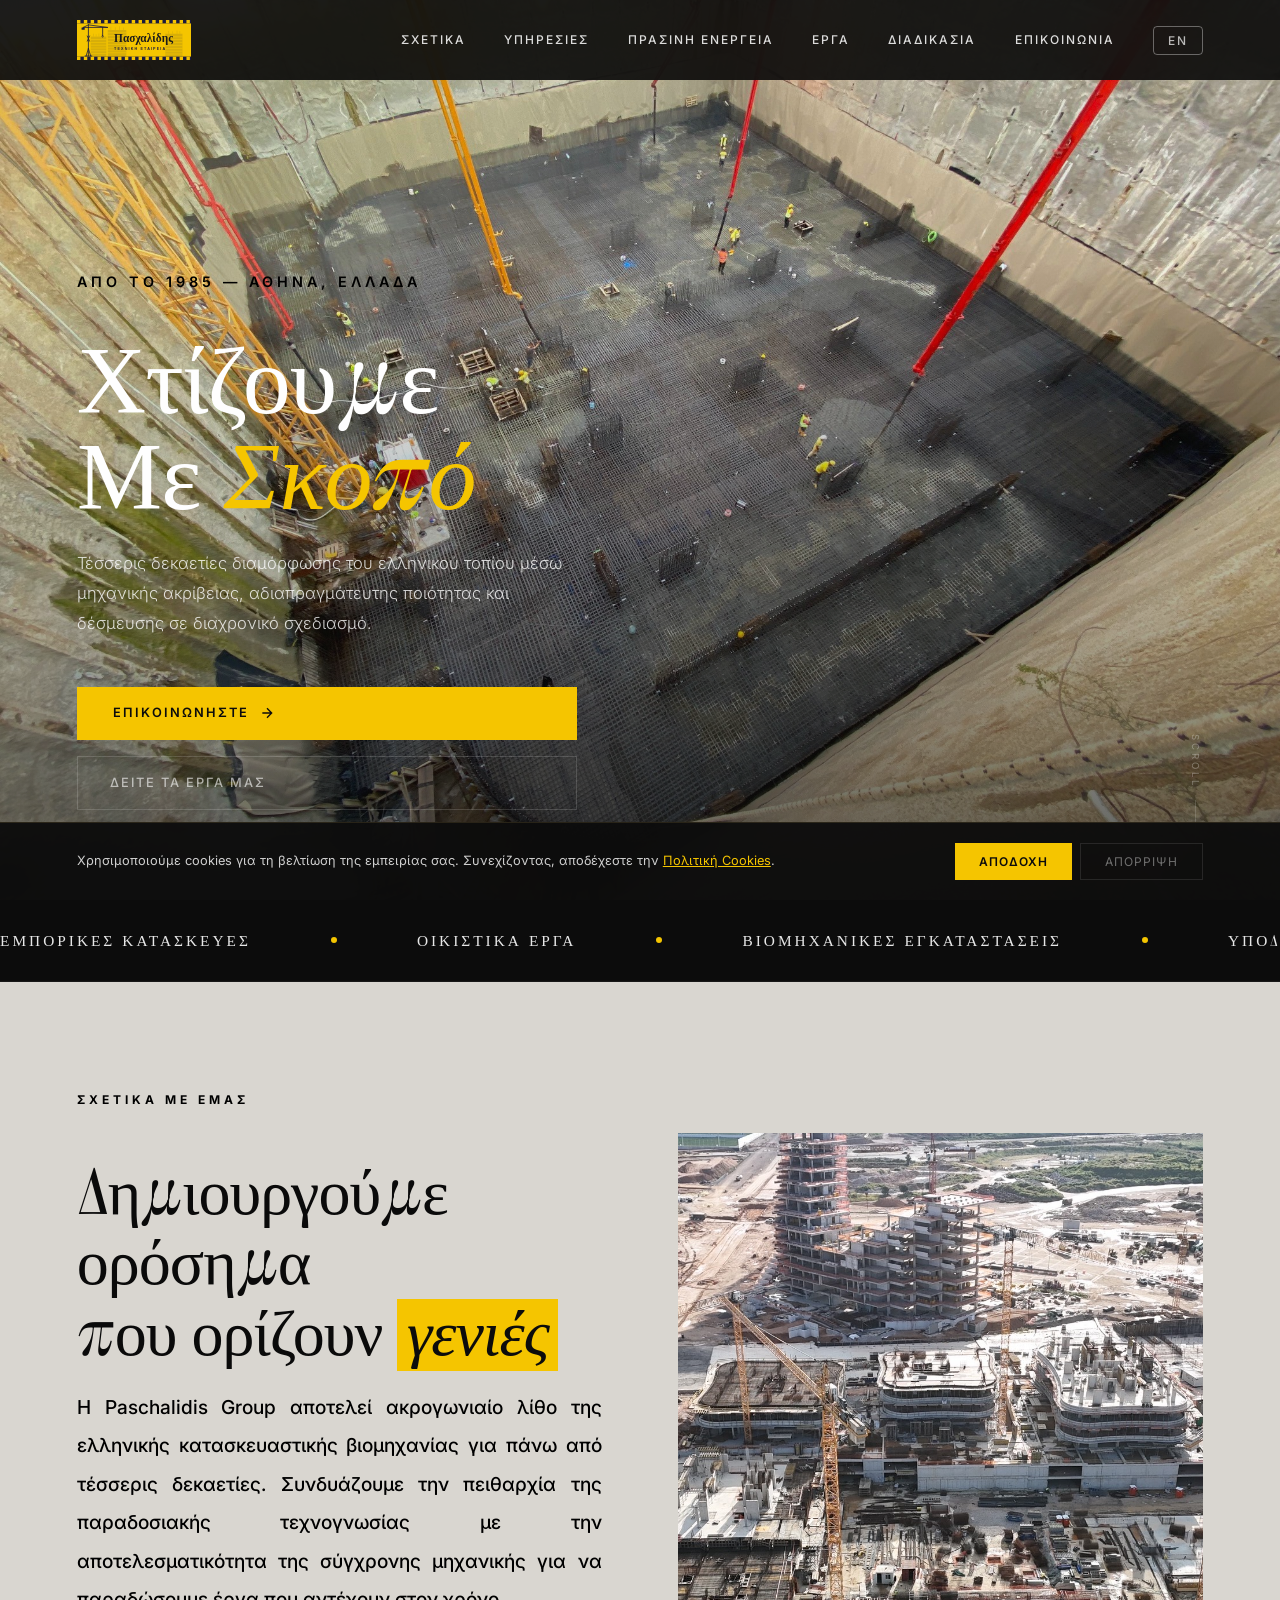
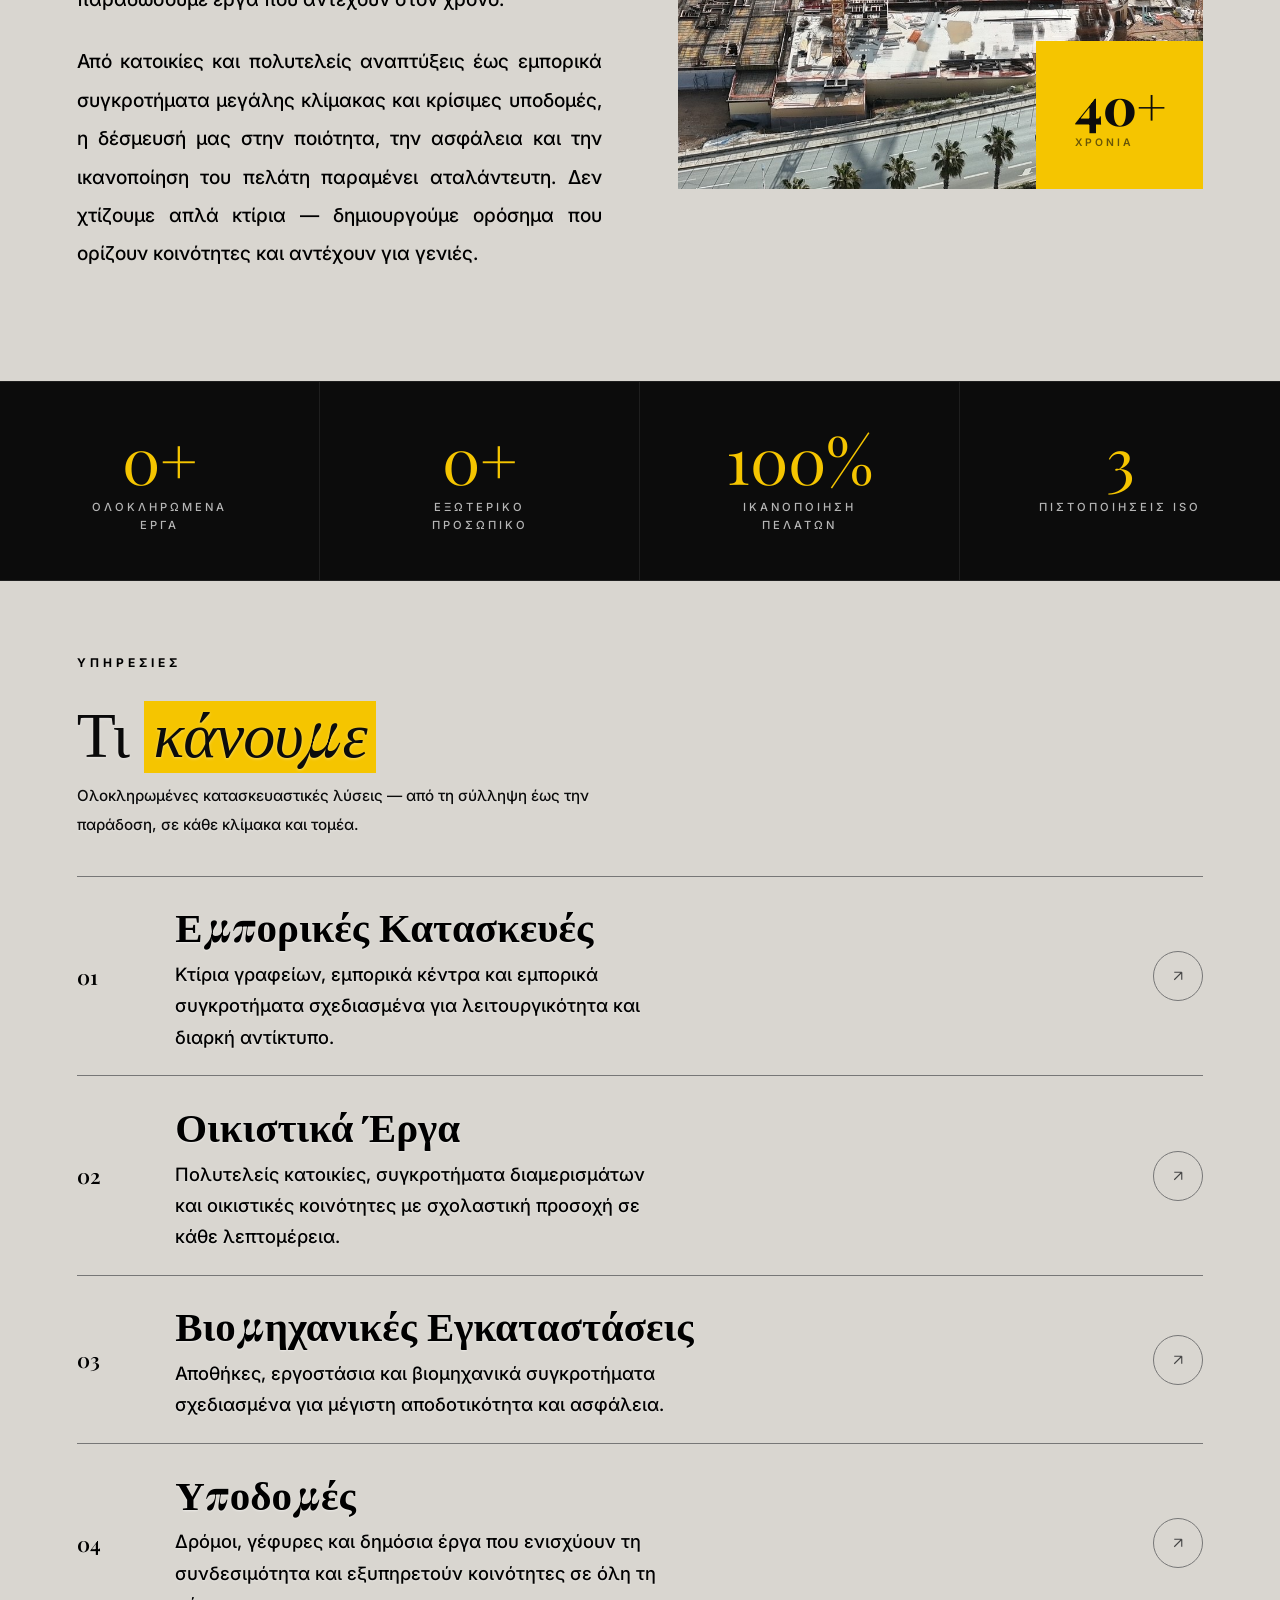
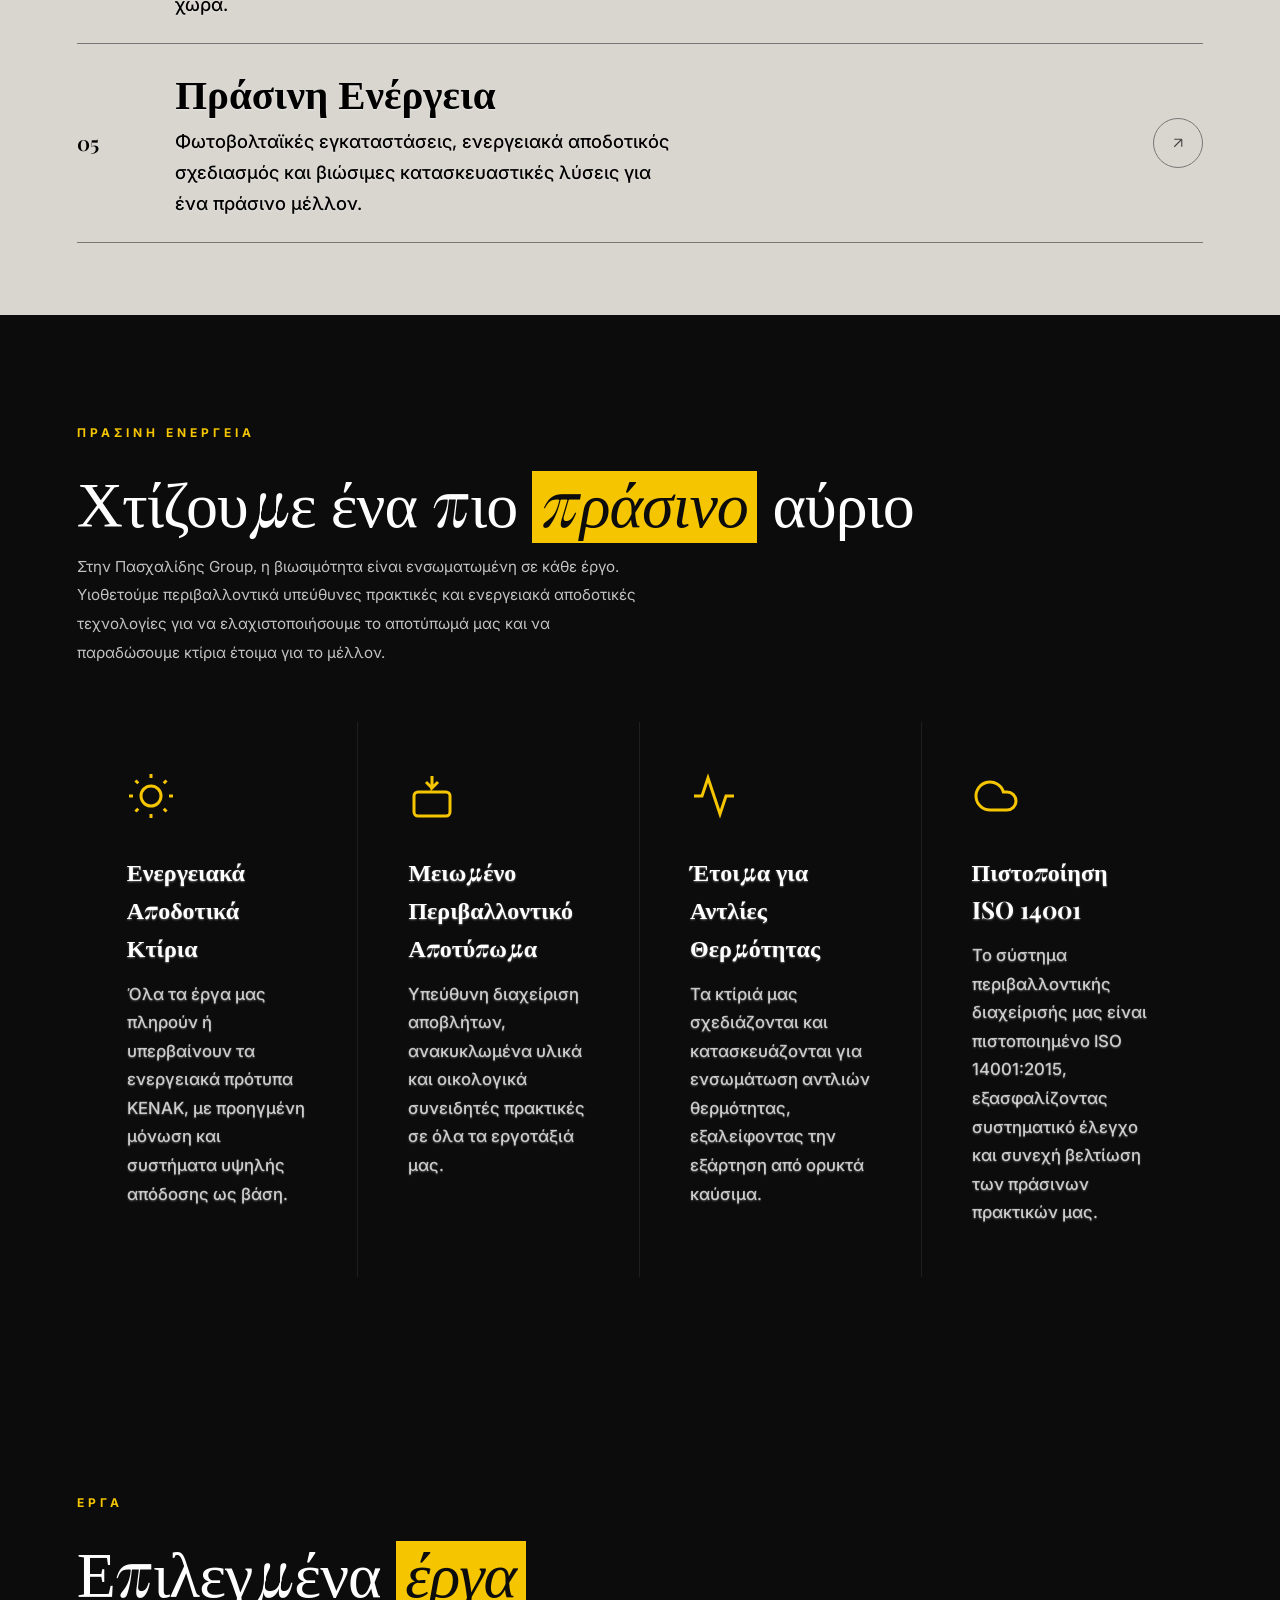
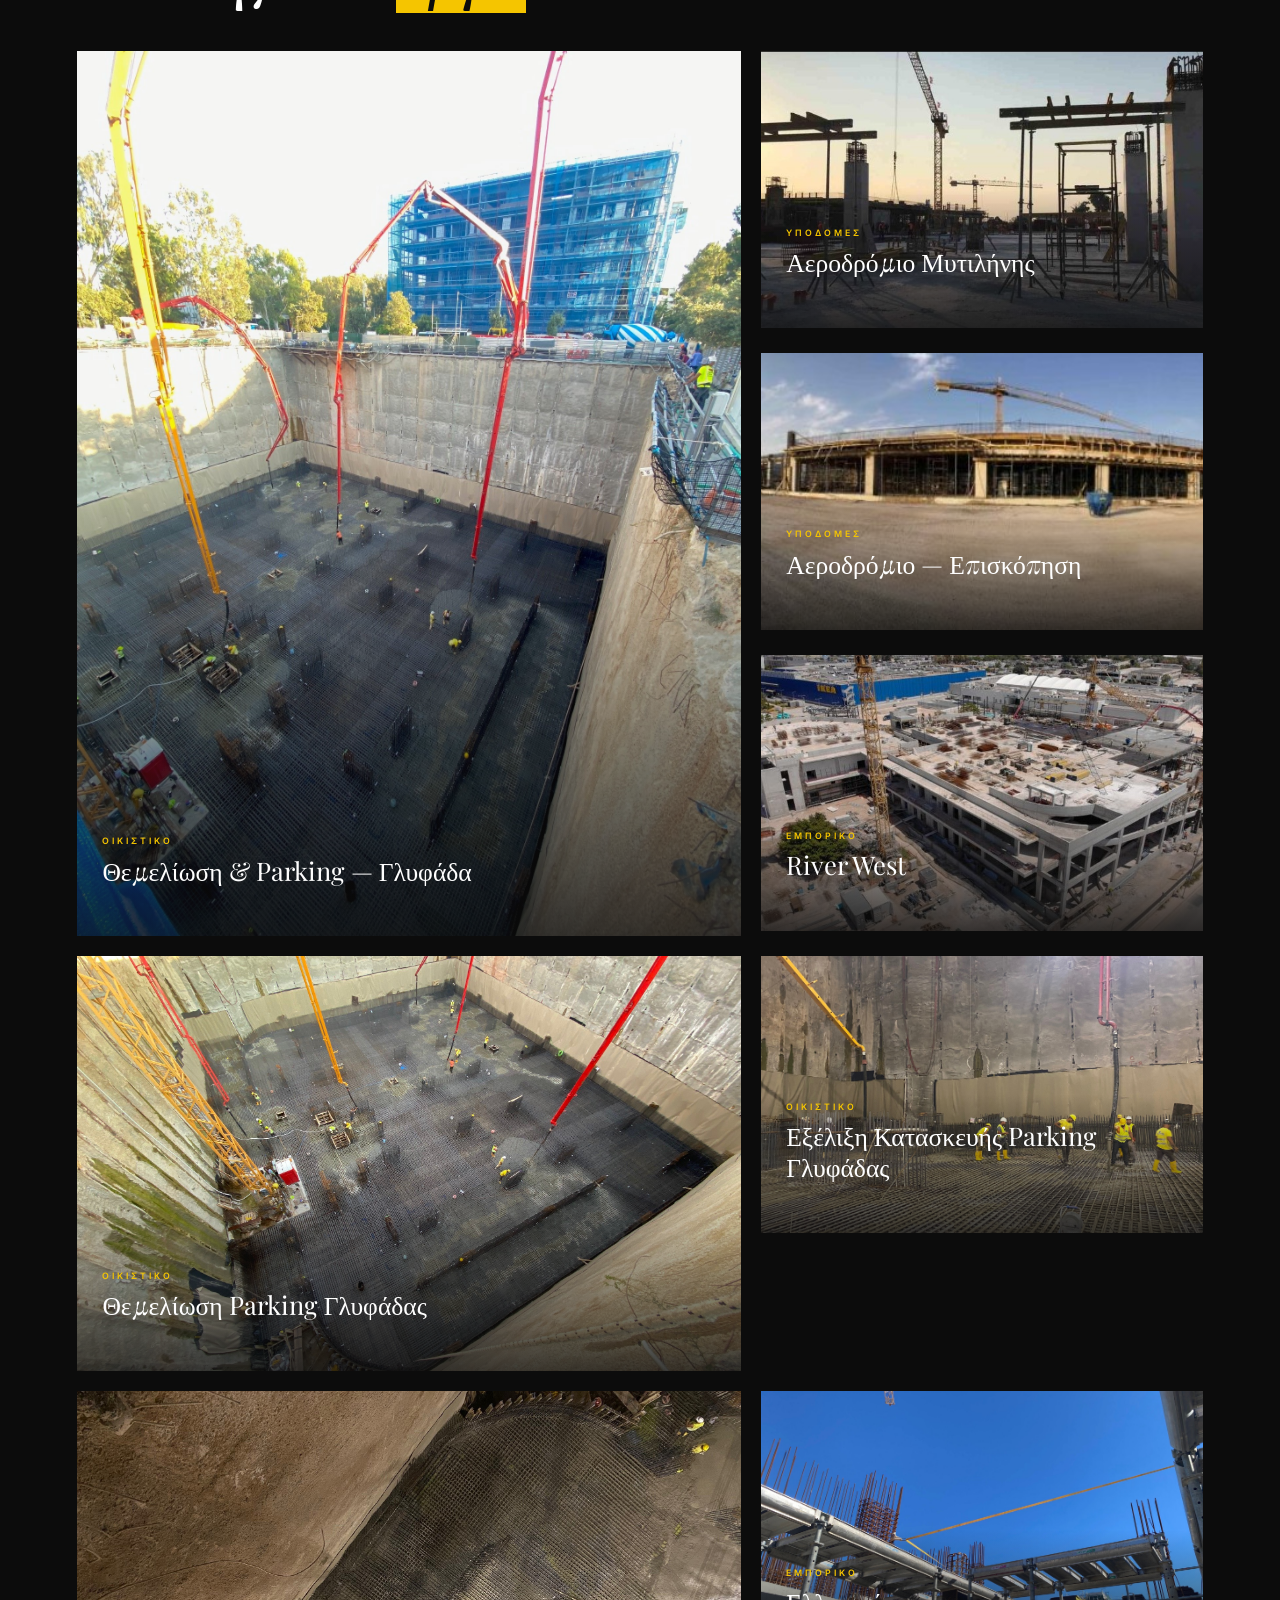
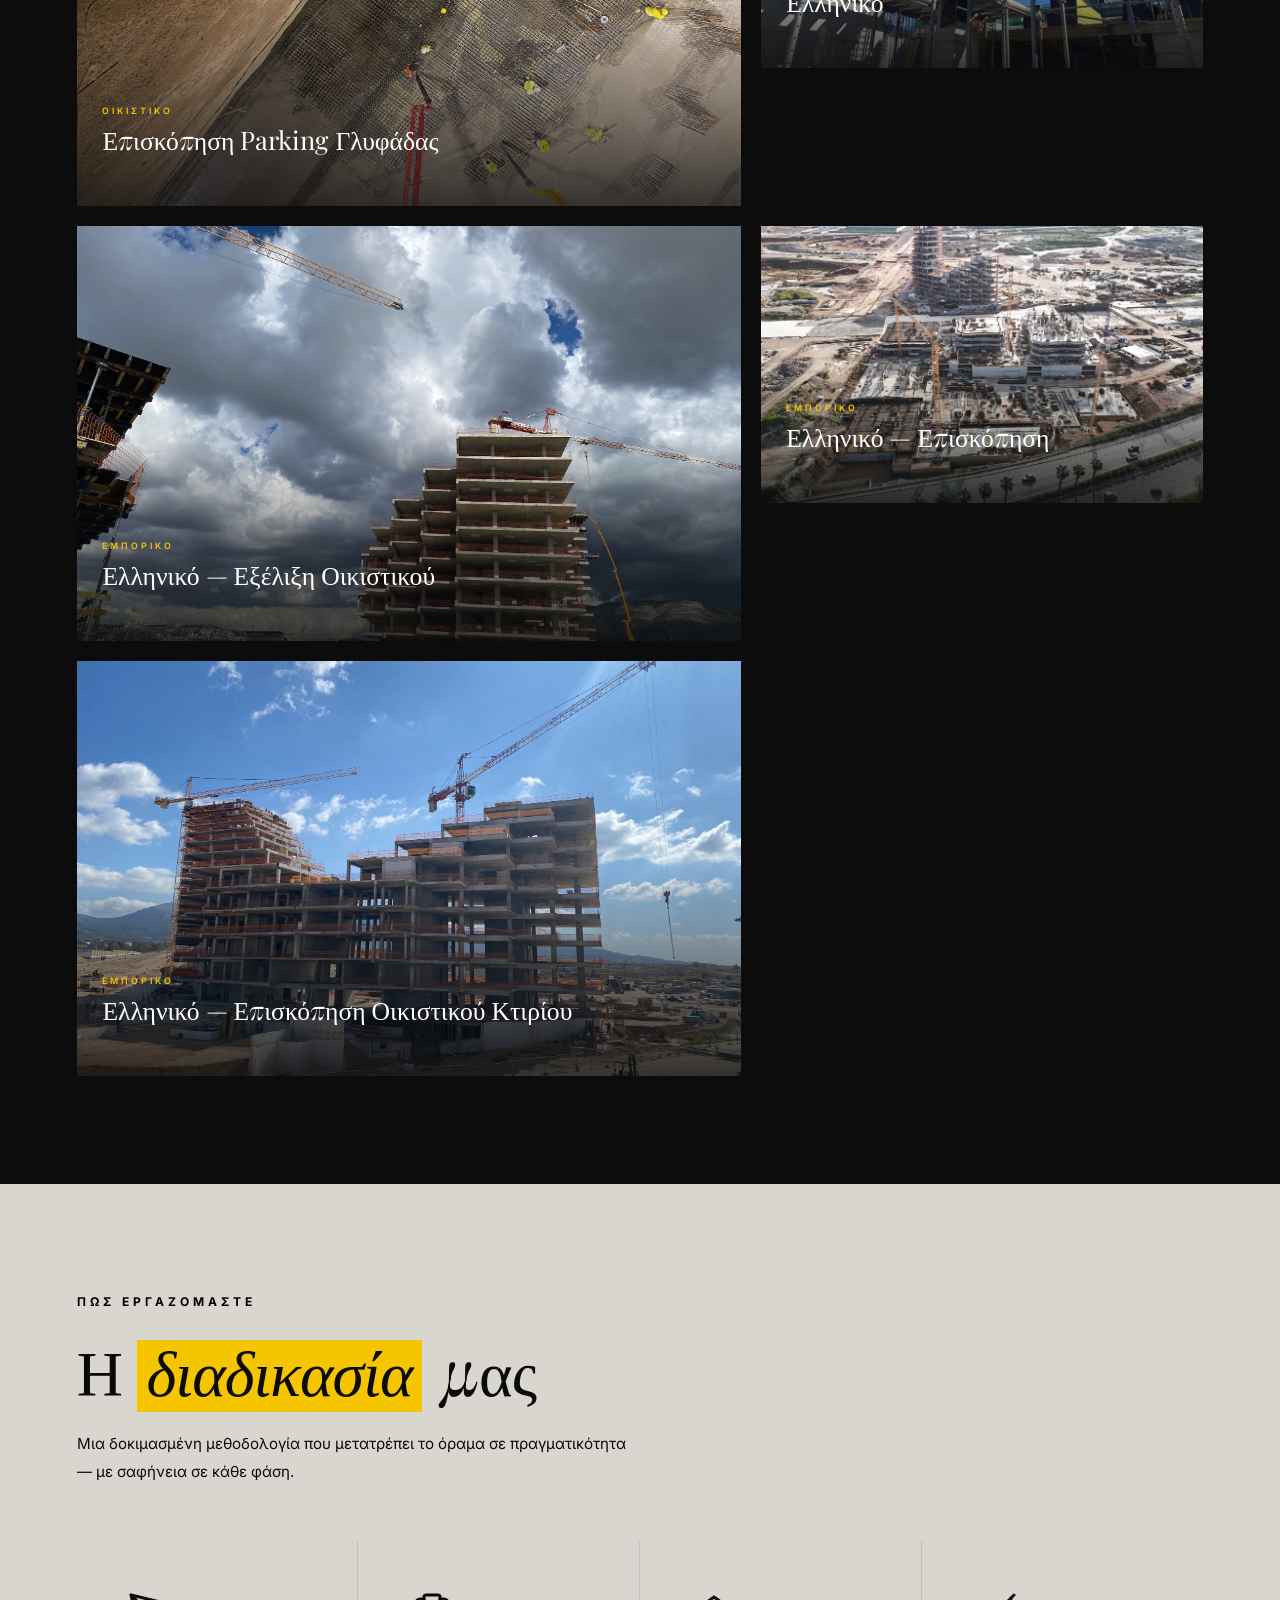
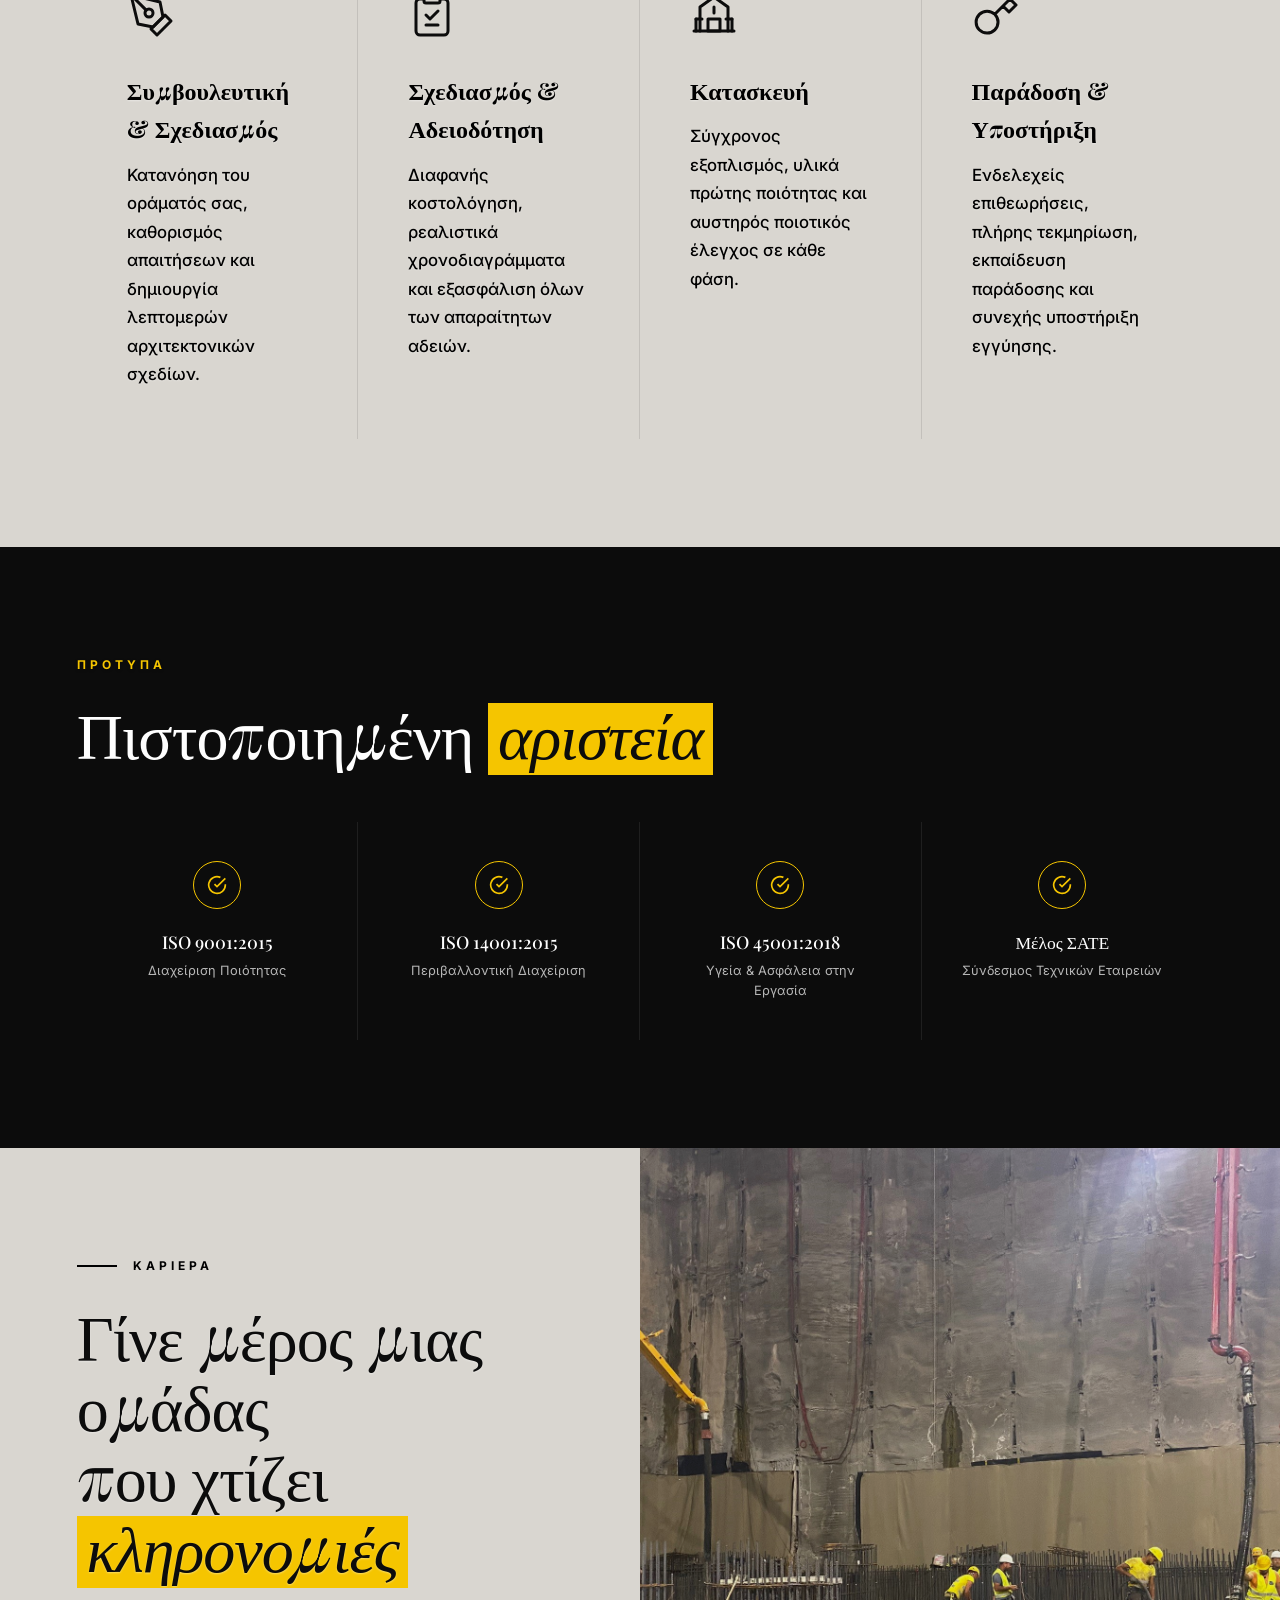
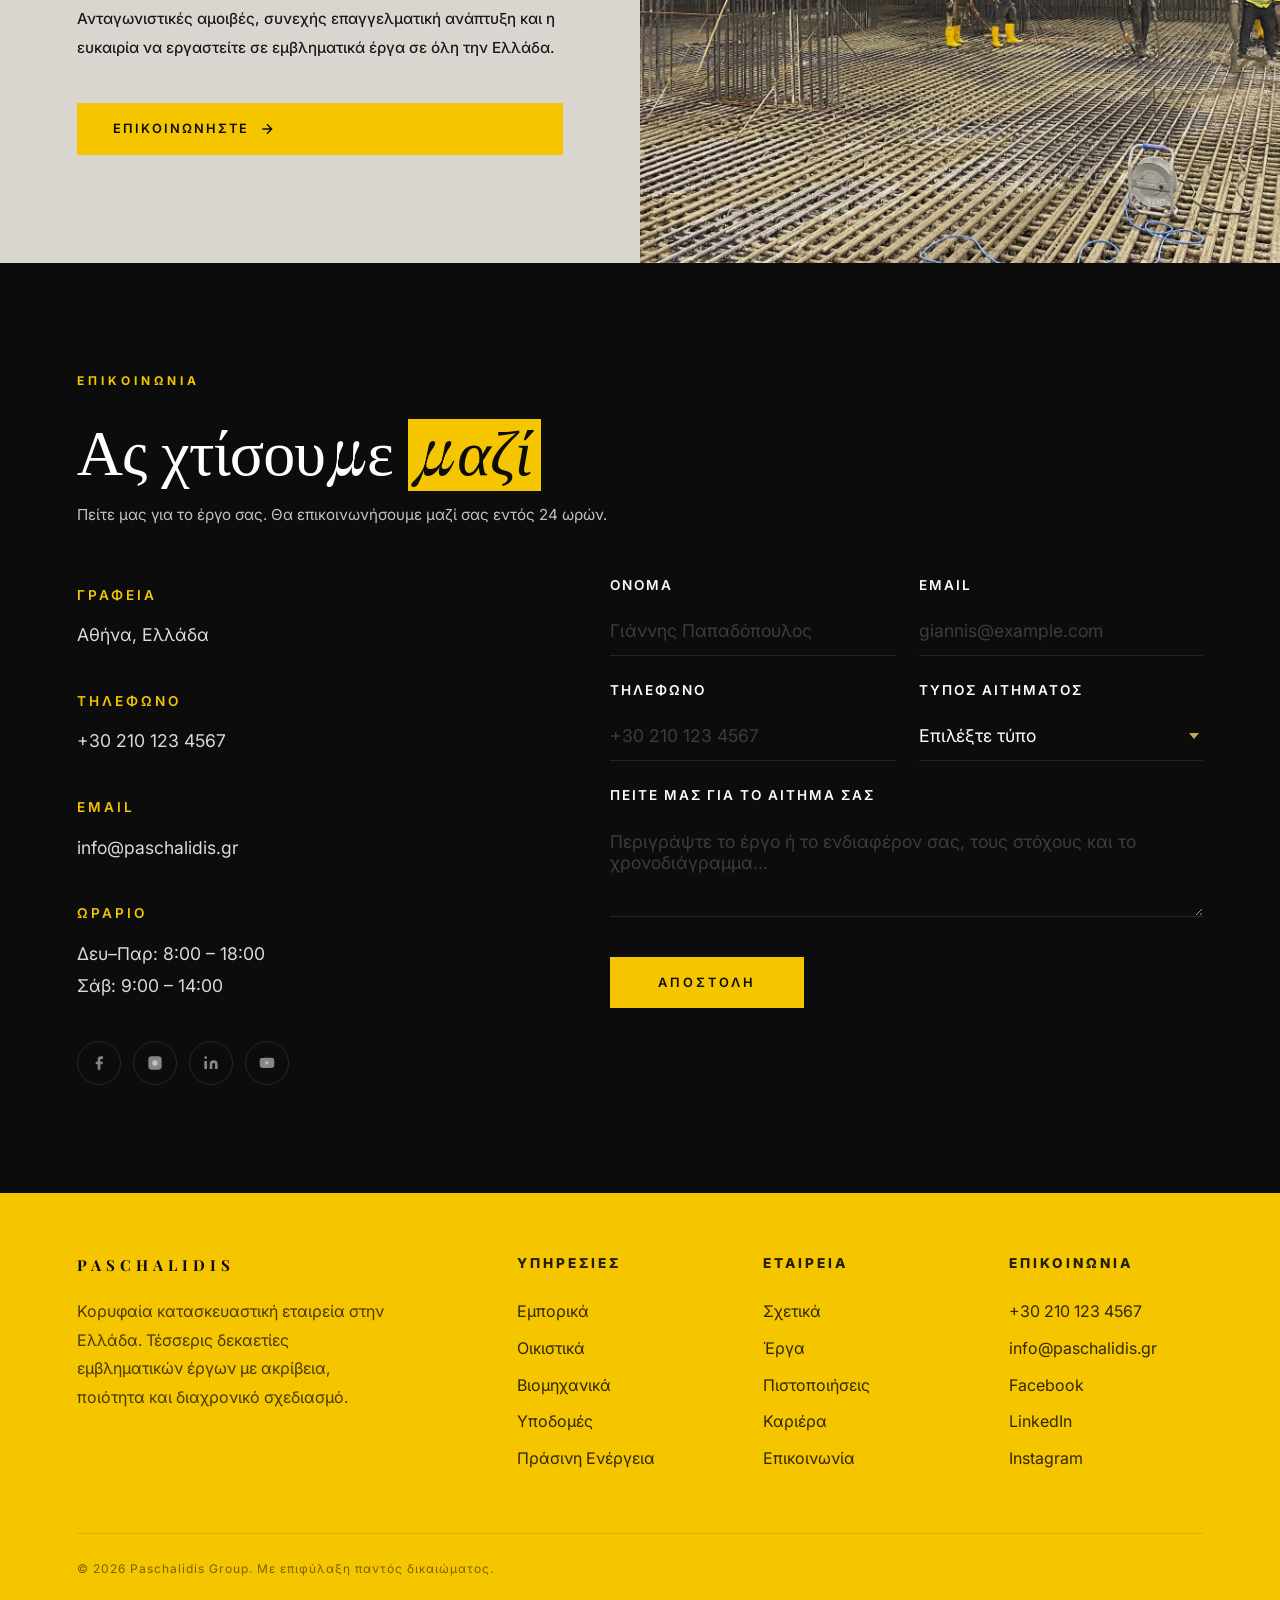
==== index.html @ b4a0e3c6 "Add files via upload" ====
<!DOCTYPE html>
<html lang="el">
<head>
    <meta charset="UTF-8">
    <meta name="viewport" content="width=device-width, initial-scale=1.0">
    <title>PASCHALIDIS — Construction Excellence Since 1985</title>
    <meta name="description" content="PASCHALIDIS Group — Premier construction group in Greece. 40+ years delivering landmark commercial, residential & infrastructure projects with uncompromising quality.">
    <meta name="keywords" content="construction company Greece, Paschalidis, commercial construction, residential projects, infrastructure, Athens builder">
    <meta name="author" content="Paschalidis Group">
    <meta name="robots" content="index, follow">
    <link rel="canonical" href="https://paschalidis.gr/en/">
    <meta property="og:type" content="website">
    <meta property="og:title" content="PASCHALIDIS — Construction Group">
    <meta property="og:description" content="Premier construction group in Greece — 40+ years of landmark projects.">
    <meta property="og:locale" content="en_US">
    <meta name="theme-color" content="#0c0c0c">
    <link rel="icon" type="image/svg+xml" href="logo_greek.svg">
    <meta property="og:image" content="ELLINIKO%20Construction%204.jpg">
    <meta property="og:image:width" content="2016">
    <meta property="og:image:height" content="1134">

    <link rel="preconnect" href="https://fonts.googleapis.com">
    <link rel="preconnect" href="https://fonts.gstatic.com" crossorigin>
    <link href="https://fonts.googleapis.com/css2?family=Playfair+Display:ital,wght@0,400;0,500;0,700;0,800;0,900;1,400;1,500&family=Inter:wght@300;400;500;600&display=swap" rel="stylesheet">

    <script type="application/ld+json">
    {
        "@context": "https://schema.org",
        "@type": "ConstructionBusiness",
        "name": "Paschalidis Group",
        "url": "https://paschalidis.gr",
        "telephone": "+302101234567",
        "email": "info@paschalidis.gr",
        "address": {"@type": "PostalAddress", "addressLocality": "Athens", "addressCountry": "GR"},
        "foundingDate": "1985",
        "description": "Premier construction group in Greece"
    }
    </script>

    <style>
        /* =============================================
           PASCHALIDIS — Top-Tier Construction Website
           Design: Editorial / Cinematic / Minimal
           ============================================= */

        *, *::before, *::after { margin: 0; padding: 0; box-sizing: border-box; }

        :root {
            --black: #0c0c0c;
            --dark: #141414;
            --dark-2: #1a1a1a;
            --dark-3: #222;
            --grey-900: #0a0a0a;
            --grey-800: #151515;
            --grey-700: #1a1a1a;
            --grey-600: #2a2a2a;
            --grey-500: #333;
            --grey-400: #444;
            --grey-300: #555;
            --grey-200: #777;
            --grey-100: #eee;
            --cream: #f0ece4;
            --warm-white: #e8e6e1;
            --white: #fefefe;
            --gold: #f5c500;
            --gold-light: #f7d230;
            --gold-dark: #d4a900;

            --font-heading: 'Playfair Display', Georgia, 'Times New Roman', serif;
            --font-body: 'Inter', -apple-system, BlinkMacSystemFont, 'Segoe UI', sans-serif;

            --ease: cubic-bezier(0.25, 0.46, 0.45, 0.94);
            --ease-out: cubic-bezier(0.16, 1, 0.3, 1);
            --ease-smooth: cubic-bezier(0.76, 0, 0.24, 1);

            --nav-h: 80px;
            --section-pad: clamp(80px, 12vh, 160px);
            --side-pad: clamp(24px, 6vw, 120px);
        }

        html { scroll-behavior: smooth; scroll-padding-top: var(--nav-h); }

        body {
            font-family: var(--font-body);
            color: var(--grey-900);
            background-color: #d9d6d0;
            background-image: url('cement.jpg');
            background-size: 800px auto;
            background-repeat: repeat;
            background-attachment: fixed;
            line-height: 1.6;
            overflow-x: hidden;
            -webkit-font-smoothing: antialiased;
            -moz-osx-font-smoothing: grayscale;
        }

        ::selection { background: var(--gold); color: var(--black); }

        /* Language toggle — hide Greek by default, show on toggle */
        [data-lang="el"] { display: none !important; }
        body.lang-el [data-lang="el"] { display: block !important; }
        body.lang-el [data-lang="en"] { display: none !important; }

        /* Restore correct display types when active */
        body.lang-el .hero-cta[data-lang="el"],
        body.lang-el .process-grid[data-lang="el"],
        body.lang-el .contact-grid[data-lang="el"],
        body.lang-el .footer-grid[data-lang="el"],
        body.lang-el .stats[data-lang="el"],
        body.lang-el .cert-row[data-lang="el"],
        body.lang-el .careers-cta[data-lang="el"] { display: grid !important; }

        body.lang-el .marquee-track[data-lang="el"],
        body.lang-el .footer-bottom[data-lang="el"],
        body.lang-el .social-links[data-lang="el"] { display: flex !important; }

        body.lang-el .nav-links a[data-lang="el"] { display: block !important; }
        body.lang-el button[data-lang="el"] { display: inline-block !important; }
        body.lang-el span[data-lang="el"] { display: inline !important; }
        span[data-lang="el"] { display: none !important; }
        body.lang-el span[data-lang="en"] { display: none !important; }
        body.lang-el .preloader-text[data-lang="el"] { display: block !important; }
        .project-desc[data-lang="el"] { display: none !important; }
        body.lang-el .project-desc[data-lang="el"] { display: block !important; }
        body.lang-el .project-desc[data-lang="en"] { display: none !important; }
        body.lang-el .project-card:hover .project-desc[data-lang="el"] { display: block !important; }

        img { display: block; max-width: 100%; image-rendering: -webkit-optimize-contrast; image-rendering: crisp-edges; }

        a { color: inherit; text-decoration: none; }

        .skip-nav {
            position: absolute; top: -100%; left: 50%; transform: translateX(-50%);
            background: var(--gold); color: var(--black); padding: 12px 24px;
            border-radius: 0 0 8px 8px; z-index: 9999; font-weight: 600;
        }
        .skip-nav:focus { top: 0; }

        /* ===== PRELOADER ===== */
        .preloader {
            position: fixed; inset: 0; background: var(--black); z-index: 10000;
            display: flex; align-items: center; justify-content: center;
            flex-direction: column; gap: 1.5rem;
            padding: 20px;
            transition: opacity .4s ease, visibility 0s .4s;
        }
        .preloader.done {
            opacity: 0;
            visibility: hidden;
            pointer-events: none;
        }
        .preloader-text {
            font-family: var(--font-heading); font-size: clamp(1.2rem, 3vw, 2.5rem);
            color: var(--gold); letter-spacing: clamp(4px, 1.5vw, 12px); text-transform: uppercase;
            text-align: center;
            opacity: 0;
            animation: preloaderFadeIn .5s var(--ease-smooth) .1s forwards;
        }
        .preloader-text span {
            display: inline-block;
        }
        .preloader-logo {
            opacity: 0;
            animation: preloaderFadeIn .5s var(--ease-smooth) 0s forwards;
        }
        .preloader-logo img { height: 100px; width: auto; }
        @keyframes preloaderFadeIn {
            0% { opacity: 0; transform: scale(0.9); }
            100% { opacity: 1; transform: scale(1); }
        }

        /* Box reveal overlay */
        .reveal-grid {
            position: fixed; inset: 0; z-index: 9999;
            display: grid;
            grid-template-columns: repeat(6, 1fr);
            grid-template-rows: repeat(3, 1fr);
            pointer-events: none;
        }
        .reveal-grid.hidden { display: none; }
        .reveal-box {
            background: var(--black);
            transition: transform .5s cubic-bezier(0.645, 0.045, 0.355, 1);
            transform: scaleY(1);
            transform-origin: top center;
        }
        .reveal-box.open {
            transform: scaleY(0);
        }

        /* ===== NAVIGATION ===== */
        .nav {
            position: fixed; top: 0; width: 100%; z-index: 1000;
            padding: 0 var(--side-pad); height: var(--nav-h);
            display: flex; align-items: center; justify-content: space-between;
            transition: background .5s var(--ease), box-shadow .5s var(--ease), backdrop-filter .5s;
            background: rgba(12,12,12,.92); backdrop-filter: blur(30px) saturate(180%);
        }
        .nav.scrolled {
            background: rgba(12,12,12,.92); backdrop-filter: blur(30px) saturate(180%);
            box-shadow: 0 1px 0 rgba(255,255,255,.05);
        }

        .nav-logo {
            display: flex; align-items: center;
            transition: opacity .3s;
        }
        .nav-logo img { height: 40px; width: auto; }
        .nav-logo:hover { opacity: .7; }

        .nav-links { display: flex; gap: clamp(1.5rem, 3vw, 3rem); list-style: none; align-items: center; }
        .nav-links a {
            font-size: .75rem; font-weight: 500; color: rgba(255,255,255,.85);
            letter-spacing: 2px; text-transform: uppercase; transition: color .3s;
            position: relative;
        }
        .nav-links a:hover { color: var(--gold); }
        .nav-links .nav-contact-btn {
            color: var(--black); background: var(--gold); padding: 10px 24px;
            border-radius: 0; font-weight: 600; transition: all .3s;
        }
        .nav-links .nav-contact-btn:hover { background: var(--gold-light); transform: translateY(-1px); }
        .nav-lang { color: rgba(255,255,255,.7) !important; border: 1px solid rgba(255,255,255,.35); padding: 6px 14px; border-radius: 4px; }
        .nav-lang:hover { color: var(--gold) !important; border-color: var(--gold); }

        /* Hamburger */
        .nav-toggle {
            display: none; background: none; border: none; cursor: pointer;
            width: 32px; height: 24px; position: relative; z-index: 1001;
        }
        .nav-toggle span {
            display: block; width: 100%; height: 1.5px; background: var(--gold);
            position: absolute; left: 0; transition: all .4s var(--ease-smooth);
        }
        .nav-toggle span:nth-child(1) { top: 0; }
        .nav-toggle span:nth-child(2) { top: 50%; transform: translateY(-50%); }
        .nav-toggle span:nth-child(3) { bottom: 0; }
        .nav-toggle.active span:nth-child(1) { top: 50%; transform: translateY(-50%) rotate(45deg); }
        .nav-toggle.active span:nth-child(2) { opacity: 0; }
        .nav-toggle.active span:nth-child(3) { bottom: 50%; transform: translateY(50%) rotate(-45deg); }

        /* ===== HERO ===== */
        .hero {
            height: 100vh; min-height: 700px; position: relative;
            display: flex; align-items: flex-end;
            padding: 0 var(--side-pad) clamp(60px, 10vh, 120px);
            background: var(--black); overflow: hidden;
        }
        .hero-slides {
            position: absolute; inset: 0;
        }
        .hero-slide {
            position: absolute; inset: 0;
            background-size: cover; background-position: center;
            opacity: 0; transform: scale(1.03);
            transition: opacity 1.5s var(--ease-smooth), transform 8s linear;
            image-rendering: -webkit-optimize-contrast;
        }
        .hero-slide.active {
            opacity: 1; transform: scale(1);
        }
        .hero-overlay {
            position: absolute; inset: 0;
            background: linear-gradient(180deg,
                rgba(12,12,12,.15) 0%,
                rgba(12,12,12,.05) 30%,
                rgba(12,12,12,.35) 70%,
                rgba(12,12,12,.7) 100%
            );
        }
        /* Film grain overlay */
        .hero-grain {
            position: absolute; inset: 0; opacity: .015; pointer-events: none;
            background-image: url("data:image/svg+xml,%3Csvg viewBox='0 0 256 256' xmlns='http://www.w3.org/2000/svg'%3E%3Cfilter id='n'%3E%3CfeTurbulence type='fractalNoise' baseFrequency='.85' numOctaves='4' stitchTiles='stitch'/%3E%3C/filter%3E%3Crect width='100%25' height='100%25' filter='url(%23n)' opacity='.5'/%3E%3C/svg%3E");
        }

        .hero-content { position: relative; z-index: 2; max-width: 900px; }

        .hero-tag {
            display: inline-block; font-size: .9rem; font-weight: 600;
            color: #000; letter-spacing: 4px; text-transform: uppercase;
            margin-bottom: 2rem; opacity: 0; transform: translateY(20px);
        }
        .hero.loaded .hero-tag { opacity: 1; transform: translateY(0); transition: all 1s var(--ease-out) .6s; }

        .hero-title {
            font-family: var(--font-heading); font-weight: 400;
            font-size: clamp(3rem, 7.5vw, 7rem); line-height: 1;
            color: var(--white); letter-spacing: -1px;
            margin-bottom: 2rem;
        }
        .hero-title .line {
            display: block; overflow: hidden;
        }
        .hero-title .line span {
            display: block; transform: translateY(110%);
        }
        .hero.loaded .hero-title .line span {
            transform: translateY(0);
            transition: transform 1.2s var(--ease-out);
        }
        .hero.loaded .hero-title .line:nth-child(2) span { transition-delay: .15s; }
        .hero.loaded .hero-title .line:nth-child(3) span { transition-delay: .3s; }

        .hero-title em {
            font-style: italic; color: var(--gold); font-weight: 500;
        }

        .hero-sub {
            font-size: clamp(.9rem, 1.3vw, 1.15rem); color: rgba(255,255,255,.8);
            max-width: 500px; line-height: 1.8; font-weight: 300;
            opacity: 0; transform: translateY(20px);
        }
        .hero.loaded .hero-sub { opacity: 1; transform: translateY(0); transition: all 1s var(--ease-out) .8s; }

        .hero-cta {
            margin-top: 3rem; display: flex; gap: 1rem; align-items: center;
            opacity: 0; transform: translateY(20px);
        }
        .hero.loaded .hero-cta { opacity: 1; transform: translateY(0); transition: all 1s var(--ease-out) 1s; }

        .btn-gold {
            display: inline-flex; align-items: center; gap: 10px;
            padding: 16px 36px; background: var(--gold); color: var(--black);
            font-size: .8rem; font-weight: 600; letter-spacing: 2px; text-transform: uppercase;
            border: none; border-radius: 0; cursor: pointer; font-family: var(--font-body);
            transition: all .4s var(--ease);
        }
        .btn-gold:hover { background: var(--gold-light); letter-spacing: 3px; }
        .btn-gold svg { width: 16px; height: 16px; transition: transform .3s; }
        .btn-gold:hover svg { transform: translateX(4px); }

        .btn-ghost {
            display: inline-flex; align-items: center; gap: 8px;
            padding: 16px 32px; background: transparent; color: rgba(255,255,255,.6);
            font-size: .8rem; font-weight: 500; letter-spacing: 2px; text-transform: uppercase;
            border: 1px solid rgba(255,255,255,.15); cursor: pointer; font-family: var(--font-body);
            transition: all .4s var(--ease); text-decoration: none;
        }
        .btn-ghost:hover { color: var(--gold); border-color: var(--gold); }

        /* Scroll indicator */
        .hero-scroll {
            position: absolute; bottom: 40px; right: var(--side-pad);
            display: flex; flex-direction: column; align-items: center; gap: 12px;
            color: rgba(255,255,255,.3); z-index: 2;
        }
        .hero-scroll span {
            font-size: .6rem; letter-spacing: 3px; text-transform: uppercase;
            writing-mode: vertical-rl;
        }
        .scroll-line {
            width: 1px; height: 60px; background: rgba(255,255,255,.15);
            position: relative; overflow: hidden;
        }
        .scroll-line::after {
            content: ''; position: absolute; top: -100%; left: 0;
            width: 100%; height: 100%; background: var(--gold);
            animation: scrollLine 2s var(--ease) infinite;
        }
        @keyframes scrollLine { 0% { top: -100%; } 100% { top: 100%; } }


        /* ===== REVEAL ANIMATIONS ===== */
        .reveal {
            opacity: 0; transform: translateY(60px);
            transition: opacity 1s var(--ease-out), transform 1s var(--ease-out);
        }
        .reveal.visible { opacity: 1; transform: translateY(0); }
        .reveal-delay-1 { transition-delay: .1s; }
        .reveal-delay-2 { transition-delay: .2s; }
        .reveal-delay-3 { transition-delay: .3s; }
        .reveal-delay-4 { transition-delay: .4s; }


        /* ===== MARQUEE ===== */
        .marquee {
            padding: 28px 0; background: var(--black); overflow: hidden;
            border-bottom: 1px solid rgba(255,255,255,.05);
        }
        .marquee-track {
            display: flex; gap: 80px; animation: marqueeScroll 30s linear infinite;
            width: max-content;
        }
        .marquee-item {
            font-family: var(--font-heading); font-size: clamp(.85rem, 1.2vw, 1.1rem);
            color: rgba(255,255,255,.9); white-space: nowrap; display: flex; align-items: center; gap: 80px;
            letter-spacing: 3px; text-transform: uppercase;
        }
        .marquee-item::after {
            content: ''; width: 6px; height: 6px; background: var(--gold);
            border-radius: 50%; flex-shrink: 0;
        }
        @keyframes marqueeScroll { 0% { transform: translateX(0); } 100% { transform: translateX(-50%); } }


        /* ===== SECTION SHARED ===== */
        .section { padding: var(--section-pad) var(--side-pad); }
        .section-dark { background: var(--black); color: var(--white); }
        .section-cream { background: var(--cream); }
        .section-warm { background: transparent; }

        .section-eyebrow {
            font-size: .75rem; font-weight: 700; color: var(--gold);
            letter-spacing: 4px; text-transform: uppercase; margin-bottom: 1.5rem;
            display: flex; align-items: center; gap: 16px;
            text-shadow: 0 1px 3px rgba(0,0,0,.4);
        }
        .section-eyebrow::before {
            content: ''; width: 40px; height: 2px; background: var(--gold);
        }
        .section-warm .section-eyebrow {
            color: #000;
            text-shadow: none;
        }
        .section-warm .section-eyebrow::before {
            background: #000;
        }

        .section-heading {
            font-family: var(--font-heading); font-weight: 400;
            font-size: clamp(2.2rem, 5vw, 4.5rem); line-height: 1.1;
            letter-spacing: -1px;
        }
        .section-heading em { 
            font-style: italic; color: var(--black); 
            background: linear-gradient(to top, var(--gold) 85%, transparent 85%);
            padding: 0 .15em;
        }

        .section-desc {
            font-size: clamp(.95rem, 1.1vw, 1.1rem); line-height: 1.9;
            color: var(--black); max-width: 560px; font-weight: 400;
        }
        .section-dark .section-desc { color: rgba(255,255,255,.75); }


        /* ===== ABOUT ===== */
        .about-grid {
            display: grid; grid-template-columns: 1fr 1fr;
            gap: clamp(40px, 6vw, 100px); align-items: start;
        }
        .about-left { padding-top: 20px; }
        .about-right { position: relative; }

        .about-img-wrapper {
            position: relative; overflow: hidden; aspect-ratio: 4/5;
        }
        .about-img-wrapper img {
            width: 100%; height: 100%; object-fit: cover;
            transition: transform .8s var(--ease-smooth);
            image-rendering: -webkit-optimize-contrast;
        }
        .about-img-wrapper:hover img { transform: scale(1.02); }

        .about-experience-badge {
            position: absolute; bottom: -1px; right: -1px;
            background: var(--gold); padding: clamp(20px, 3vw, 40px);
            display: flex; flex-direction: column;
        }
        .about-experience-badge .num {
            font-family: var(--font-heading); font-size: clamp(2.5rem, 4vw, 4rem);
            font-weight: 800; color: var(--black); line-height: 1;
        }
        .about-experience-badge .label {
            font-size: .65rem; font-weight: 600; letter-spacing: 3px; text-transform: uppercase;
            color: var(--black); opacity: .6; margin-top: 4px;
        }

        .about-text {
            margin-top: 2rem; font-size: 1.2rem; line-height: 2;
            color: #000; text-align: justify; font-weight: 500;
        }
        .about-text + .about-text { margin-top: 1.5rem; }


        /* ===== STATS ===== */
        .stats {
            display: grid; grid-template-columns: repeat(4, 1fr);
            border-top: 1px solid rgba(255,255,255,.08);
            border-bottom: 1px solid rgba(255,255,255,.08);
        }
        .stat-item {
            padding: clamp(40px, 5vh, 70px) var(--side-pad);
            border-right: 1px solid rgba(255,255,255,.08);
            text-align: center;
        }
        .stat-item:last-child { border-right: none; }
        .stat-number {
            font-family: var(--font-heading); font-size: clamp(2.5rem, 5vw, 4.5rem);
            font-weight: 400; color: var(--gold); line-height: 1;
            margin-bottom: .5rem;
        }
        .stat-label {
            font-size: .7rem; font-weight: 500; letter-spacing: 3px;
            text-transform: uppercase; color: rgba(255,255,255,.7);
        }


        /* ===== SERVICES ===== */
        .services-list { margin-top: clamp(24px, 4vh, 50px); }
        .service-row {
            display: grid; grid-template-columns: 60px 1fr auto;
            align-items: center; gap: clamp(20px, 3vw, 50px);
            padding: clamp(18px, 2.5vh, 30px) 0;
            border-bottom: 1px solid var(--grey-200);
            cursor: default; transition: all .4s var(--ease);
            position: relative;
        }
        .service-row:first-child { border-top: 1px solid var(--grey-200); }
        .service-row:hover { padding-left: 20px; }

        .service-num {
            font-family: var(--font-heading); font-size: 1.3rem;
            color: #000; font-weight: 600;
        }
        .service-row:hover .service-num { color: var(--gold); }

        .service-info h3 {
            font-family: var(--font-heading); font-size: clamp(1.8rem, 3.2vw, 2.8rem);
            font-weight: 700; color: #000; line-height: 1.3;
            transition: color .3s;
            text-shadow: 0 1px 2px rgba(255,255,255,.5);
        }
        .service-row:hover .service-info h3 { color: var(--gold); }

        .service-info p {
            font-size: 1.15rem; color: #000; margin-top: .4rem;
            max-width: 500px; line-height: 1.7; font-weight: 500;
            text-shadow: 0 1px 2px rgba(255,255,255,.4);
        }

        .service-arrow {
            width: 50px; height: 50px; border-radius: 50%;
            border: 1px solid var(--grey-200); display: flex;
            align-items: center; justify-content: center;
            transition: all .4s var(--ease); flex-shrink: 0;
        }
        .service-arrow svg { width: 18px; height: 18px; color: var(--grey-400); fill: none; stroke: currentColor; stroke-width: 1.5; transition: all .3s; }
        .service-row:hover .service-arrow { background: var(--gold); border-color: var(--gold); }
        .service-row:hover .service-arrow svg { color: var(--black); transform: rotate(-45deg); }


        /* ===== PROJECTS ===== */
        .projects-header {
            display: flex; justify-content: space-between; align-items: flex-end;
            margin-bottom: clamp(40px, 5vh, 60px); flex-wrap: wrap; gap: 2rem;
        }

        .projects-grid {
            display: grid; grid-template-columns: 1.2fr .8fr;
            gap: 20px;
        }
        .project-card {
            position: relative; overflow: hidden; cursor: pointer;
            background: var(--dark-3); aspect-ratio: 16/10;
        }
        .project-card:first-child {
            grid-row: 1 / 4; aspect-ratio: auto;
        }
        .project-card img {
            width: 100%; height: 100%; object-fit: cover;
            transition: transform .8s var(--ease-smooth);
            image-rendering: -webkit-optimize-contrast;
        }
        .project-card:hover img { transform: scale(1.03); }

        .project-info {
            position: absolute; inset: 0;
            background: linear-gradient(0deg, rgba(12,12,12,.8) 0%, transparent 50%);
            display: flex; flex-direction: column; justify-content: flex-end;
            align-items: flex-start;
            padding: clamp(16px, 2vw, 28px);
            transition: background .4s;
        }
        .project-card:hover .project-info {
            background: linear-gradient(0deg, rgba(12,12,12,.9) 0%, rgba(12,12,12,.2) 60%);
        }
        .project-tag {
            font-size: .55rem; font-weight: 600; letter-spacing: 3px;
            text-transform: uppercase; color: var(--gold); margin-bottom: .4rem;
        }
        .project-info h3 {
            font-family: var(--font-heading); font-size: clamp(1.1rem, 2vw, 1.6rem);
            color: var(--white); font-weight: 400; line-height: 1.2;
        }
        .project-desc {
            font-size: .75rem; color: rgba(255,255,255,.8); margin-top: .4rem;
            transform: translateY(10px); opacity: 0;
            transition: all .5s var(--ease-out);
            font-weight: 300;
        }
        .project-card:hover .project-desc { transform: translateY(0); opacity: 1; }


        /* ===== PROCESS ===== */
        .process-grid {
            display: grid; grid-template-columns: repeat(4, 1fr);
            gap: 0; margin-top: clamp(40px, 6vh, 80px);
        }
        .process-item {
            padding: clamp(30px, 4vw, 50px);
            border-right: 1px solid rgba(0,0,0,.1);
            transition: background .4s;
            position: relative;
        }
        .process-item:last-child { border-right: none; }
        .process-item:hover { background: rgba(0,0,0,.03); }

        .process-item .step-num {
            font-family: var(--font-heading); font-size: clamp(3rem, 5vw, 5rem);
            color: var(--black); font-weight: 800; line-height: 1;
            margin-bottom: 1.5rem; transition: all .4s;
            background: var(--gold); display: inline-block; padding: 4px 16px;
        }
        .process-item:hover .step-num { background: var(--gold-light); }

        .green-icon {
            color: var(--gold); margin-bottom: 1.5rem;
        }
        .green-icon svg { width: 48px; height: 48px; }
        .section-warm .green-icon { color: var(--black); }

        .process-item h3 {
            font-family: var(--font-heading); font-size: 1.5rem;
            color: #000; font-weight: 700; margin-bottom: .8rem;
            text-shadow: 0 1px 2px rgba(255,255,255,.4);
        }
        .process-item p {
            font-size: 1.05rem; color: #000; line-height: 1.7;
            font-weight: 500; text-shadow: 0 1px 2px rgba(255,255,255,.3);
        }


        /* ===== TESTIMONIAL ===== */
        .testimonial-section {
            display: grid; grid-template-columns: 1fr 1fr; min-height: 80vh;
        }
        .testimonial-left {
            background: var(--cream); padding: var(--section-pad) var(--side-pad);
            display: flex; flex-direction: column; justify-content: center;
        }
        .testimonial-quote {
            font-family: var(--font-heading); font-size: clamp(1.5rem, 2.5vw, 2.2rem);
            font-weight: 400; font-style: italic; line-height: 1.6;
            color: var(--grey-900); margin: 2rem 0;
            position: relative;
        }
        .testimonial-quote::before {
            content: '"'; font-family: var(--font-heading); font-size: 8rem;
            color: var(--gold); opacity: .2; position: absolute;
            top: -50px; left: -10px; line-height: 1;
        }
        .testimonial-author-name {
            font-size: .85rem; font-weight: 600; color: var(--grey-900);
            letter-spacing: 1px; margin-top: 2rem;
        }
        .testimonial-author-role {
            font-size: .8rem; color: var(--gold); font-weight: 500;
            margin-top: .2rem;
        }
        .testimonial-right {
            background: url('Mitilini%20Airport.jpg') center/cover no-repeat;
            position: relative;
            image-rendering: -webkit-optimize-contrast;
        }
        .testimonial-right::after {
            content: ''; position: absolute; inset: 0;
            background: rgba(12,12,12,.1);
        }


        /* ===== CERTIFICATIONS ===== */
        .cert-row {
            display: grid; grid-template-columns: repeat(4, 1fr);
            gap: 0; margin-top: clamp(40px, 6vh, 80px);
        }
        .cert-item {
            padding: clamp(30px, 3vw, 50px);
            border-right: 1px solid rgba(255,255,255,.08);
            text-align: center; transition: background .3s;
        }
        .cert-item:last-child { border-right: none; }
        .cert-item:hover { background: rgba(255,255,255,.04); }
        .cert-icon {
            width: 48px; height: 48px; margin: 0 auto 1.2rem;
            border: 1.5px solid var(--gold); border-radius: 50%;
            display: flex; align-items: center; justify-content: center;
        }
        .cert-icon svg { width: 20px; height: 20px; color: var(--gold); fill: none; stroke: currentColor; stroke-width: 2; }
        .cert-item h3 {
            font-family: var(--font-heading); font-size: 1.1rem;
            font-weight: 500; color: var(--white); margin-bottom: .3rem;
        }
        .cert-item p { font-size: .8rem; color: rgba(255,255,255,.7); }


        /* ===== CAREERS CTA ===== */
        .careers-cta {
            display: grid; grid-template-columns: 1fr 1fr;
            min-height: 50vh; overflow: hidden;
        }
        .careers-cta-left {
            background: transparent; padding: var(--section-pad) var(--side-pad);
            display: flex; flex-direction: column; justify-content: center;
        }
        .careers-cta-left .section-heading { color: var(--black); text-shadow: 0 1px 2px rgba(255,255,255,.4); }
        .careers-cta-left .section-desc { margin-top: 1.5rem; color: #1a1a1a; font-weight: 500; text-shadow: 0 1px 2px rgba(255,255,255,.3); }
        .careers-cta-left .section-eyebrow { color: #000; text-shadow: none; }
        .careers-cta-left .section-eyebrow::before { background: #000; }
        .careers-cta-left .btn-gold { margin-top: 2.5rem; }

        .careers-cta-right {
            background: url('foundation_parking_Glyfada_II.jpg') center/cover no-repeat;
            position: relative;
            image-rendering: -webkit-optimize-contrast;
        }
        .careers-cta-right::after {
            content: ''; position: absolute; inset: 0;
            background: rgba(12,12,12,.08);
        }


        /* ===== CONTACT ===== */
        .contact-grid {
            display: grid; grid-template-columns: 1fr 1.3fr;
            gap: clamp(40px, 6vw, 100px); align-items: start;
            margin-top: clamp(40px, 5vh, 60px);
        }

        .contact-details { padding-top: 10px; }
        .contact-block { margin-bottom: 2.5rem; }
        .contact-block h4 {
            font-size: .85rem; font-weight: 600; letter-spacing: 3px;
            text-transform: uppercase; color: var(--gold); margin-bottom: .8rem;
        }
        .contact-block p, .contact-block a {
            font-size: 1.1rem; color: rgba(255,255,255,.85);
            line-height: 1.8; transition: color .3s;
        }
        .contact-block a:hover { color: var(--gold); }

        .social-links { display: flex; gap: 12px; margin-top: 2rem; }
        .social-links a {
            width: 44px; height: 44px; border: 1px solid rgba(255,255,255,.1);
            border-radius: 50%; display: flex; align-items: center; justify-content: center;
            transition: all .3s;
        }
        .social-links a:hover { border-color: var(--gold); background: var(--gold); }
        .social-links a svg { width: 16px; height: 16px; fill: rgba(255,255,255,.5); transition: fill .3s; }
        .social-links a:hover svg { fill: var(--black); }

        /* Form */
        .contact-form { display: flex; flex-direction: column; gap: 1.5rem; }
        .form-row { display: grid; grid-template-columns: 1fr 1fr; gap: 1.5rem; }
        .form-field { display: flex; flex-direction: column; }
        .form-field label {
            font-size: .85rem; font-weight: 600; letter-spacing: 2px;
            text-transform: uppercase; color: var(--white);
            margin-bottom: .6rem;
        }
        .form-field input, .form-field textarea, .form-field select {
            padding: 14px 0; background: transparent;
            border: none; border-bottom: 1px solid rgba(255,255,255,.1);
            color: var(--white); font-size: 1.1rem; font-family: var(--font-body);
            transition: border-color .3s; outline: none;
        }
        .form-field select {
            cursor: pointer; appearance: none;
            background-image: url("data:image/svg+xml,%3Csvg xmlns='http://www.w3.org/2000/svg' width='10' height='6' viewBox='0 0 10 6'%3E%3Cpath fill='%23c5a55a' d='M5 6L0 0h10z'/%3E%3C/svg%3E");
            background-repeat: no-repeat; background-position: right 4px center;
        }
        .form-field select option { background: var(--dark); color: var(--white); }
        .form-field input::placeholder, .form-field textarea::placeholder { color: rgba(255,255,255,.2); }
        .form-field input:focus, .form-field textarea:focus, .form-field select:focus {
            border-bottom-color: var(--gold);
        }
        .form-field textarea { min-height: 100px; resize: vertical; }

        .submit-btn {
            align-self: flex-start; padding: 18px 48px;
            background: var(--gold); color: var(--black); border: none;
            font-size: .8rem; font-weight: 600; letter-spacing: 3px;
            text-transform: uppercase; cursor: pointer; font-family: var(--font-body);
            transition: all .4s var(--ease); margin-top: 1rem;
        }
        .submit-btn:hover { background: var(--gold-light); letter-spacing: 4px; }
        .submit-btn:disabled { opacity: .4; cursor: not-allowed; }


        /* ===== MAP ===== */
        .map-container {
            width: 100%; max-width: 900px; height: 550px; background: var(--dark-3);
            margin: clamp(40px, 5vh, 60px) auto 0;
        }
        .map-container iframe { width: 100%; height: 100%; border: none; filter: grayscale(.8) contrast(1.1); }


        /* ===== FOOTER ===== */
        .footer {
            background: var(--gold); padding: 60px var(--side-pad) 30px;
            border-top: none;
        }
        .footer-grid {
            display: grid; grid-template-columns: 2fr 1fr 1fr 1fr;
            gap: clamp(30px, 4vw, 60px);
        }
        .footer-brand-text {
            font-size: 1rem; color: rgba(0,0,0,.7);
            line-height: 1.8; margin-top: 1.2rem; max-width: 320px;
        }
        .footer-logo {
            font-family: var(--font-heading); font-size: .95rem;
            color: var(--black); letter-spacing: 5px; text-transform: uppercase;
            font-weight: 700;
        }

        .footer-col h4 {
            font-size: .85rem; font-weight: 800; color: rgba(0,0,0,.85);
            letter-spacing: 3px; text-transform: uppercase; margin-bottom: 1.5rem;
        }
        .footer-col ul { list-style: none; }
        .footer-col li { margin-bottom: .7rem; }
        .footer-col a {
            font-size: 1rem; color: rgba(0,0,0,.8);
            transition: color .3s;
        }
        .footer-col a:hover { color: var(--black); }

        .footer-bottom {
            margin-top: 50px; padding-top: 25px;
            border-top: 1px solid rgba(0,0,0,.1);
            display: flex; justify-content: space-between; align-items: center;
            flex-wrap: wrap; gap: 1rem;
        }
        .footer-bottom p {
            font-size: .75rem; color: rgba(0,0,0,.5);
            letter-spacing: 1px;
        }
        .footer-bottom a { color: rgba(0,0,0,.5); transition: color .3s; font-size: .75rem; }
        .footer-bottom a:hover { color: var(--black); }


        /* ===== BACK TO TOP ===== */
        .back-top {
            position: fixed; bottom: 30px; right: 30px;
            width: 48px; height: 48px; background: var(--gold);
            display: flex; align-items: center; justify-content: center;
            cursor: pointer; border: none; z-index: 900;
            opacity: 0; visibility: hidden; transform: translateY(20px);
            transition: all .4s var(--ease);
        }
        .back-top.visible { opacity: 1; visibility: visible; transform: translateY(0); }
        .back-top:hover { background: var(--gold-light); }
        .back-top svg { width: 18px; height: 18px; fill: none; stroke: var(--black); stroke-width: 2; }

        /* ===== COOKIE ===== */
        .cookie-bar {
            position: fixed; bottom: 0; left: 0; right: 0;
            background: rgba(12,12,12,.95); backdrop-filter: blur(20px);
            padding: 20px var(--side-pad);
            display: none; align-items: center; justify-content: space-between;
            gap: 2rem; z-index: 1500;
            border-top: 1px solid rgba(197,165,90,.15);
        }
        .cookie-bar.show { display: flex; }
        .cookie-bar p { font-size: .8rem; color: rgba(255,255,255,.8); }
        .cookie-bar p a { color: var(--gold); text-decoration: underline; }
        .cookie-btns { display: flex; gap: .5rem; flex-shrink: 0; }
        .cookie-accept {
            padding: 10px 24px; background: var(--gold); color: var(--black);
            border: none; font-size: .75rem; font-weight: 600;
            letter-spacing: 1px; text-transform: uppercase; cursor: pointer;
            font-family: var(--font-body); transition: background .3s;
        }
        .cookie-accept:hover { background: var(--gold-light); }
        .cookie-decline {
            padding: 10px 24px; background: transparent;
            color: rgba(255,255,255,.4); border: 1px solid rgba(255,255,255,.1);
            font-size: .75rem; cursor: pointer; font-family: var(--font-body);
            transition: all .3s; text-transform: uppercase; letter-spacing: 1px;
        }
        .cookie-decline:hover { color: var(--white); border-color: rgba(255,255,255,.3); }

        /* ===== LIGHTBOX ===== */
        .lightbox {
            display: none; position: fixed; inset: 0;
            background: rgba(12,12,12,.97); z-index: 2000;
            align-items: center; justify-content: center;
            backdrop-filter: blur(20px);
        }
        .lightbox.active { display: flex; }
        .lightbox img { max-width: 90%; max-height: 90%; object-fit: contain; image-rendering: -webkit-optimize-contrast; }
        .lightbox-close {
            position: absolute; top: 30px; right: 30px;
            width: 48px; height: 48px; background: transparent;
            border: 1px solid rgba(255,255,255,.2); display: flex;
            align-items: center; justify-content: center;
            cursor: pointer; color: var(--white); font-size: 1.5rem;
            transition: all .3s;
        }
        .lightbox-close:hover { border-color: var(--gold); color: var(--gold); }


        /* ===== RESPONSIVE ===== */
        @media (max-width: 1024px) {
            .about-grid { grid-template-columns: 1fr; gap: 40px; }
            .about-right { order: -1; }
            .about-img-wrapper { aspect-ratio: 16/10; }

            .stats { grid-template-columns: repeat(2, 1fr); }
            .stat-item:nth-child(2) { border-right: none; }

            .projects-grid { grid-template-columns: 1fr; }
            .project-card:first-child { grid-row: auto; aspect-ratio: 16/10; }
            .project-card { aspect-ratio: 16/10; }

            .process-grid { grid-template-columns: repeat(2, 1fr); }
            .process-item { border-bottom: 1px solid rgba(0,0,0,.1); }
            .process-item:nth-child(even) { border-right: none; }

            .testimonial-section { grid-template-columns: 1fr; }
            .testimonial-right { min-height: 50vh; }

            .cert-row { grid-template-columns: repeat(2, 1fr); }
            .cert-item:nth-child(2) { border-right: none; }
            .cert-item { border-bottom: 1px solid rgba(255,255,255,.08); }

            .careers-cta { grid-template-columns: 1fr; }
            .careers-cta-right { min-height: 50vh; }

            .contact-grid { grid-template-columns: 1fr; }
            .footer-grid { grid-template-columns: 1fr 1fr; }
        }

        @media (max-width: 768px) {
            :root { --nav-h: 70px; }

            .nav-toggle { display: block; }
            .nav-links {
                position: fixed; top: 0; right: -100%;
                width: 100%; max-width: 360px; height: 100vh;
                background: var(--black); flex-direction: column;
                padding: 120px 40px 40px; gap: 0;
                transition: right .5s var(--ease-smooth);
                border-left: 1px solid rgba(255,255,255,.05);
            }
            .nav-links.open { right: 0; }
            .nav-links li {
                border-bottom: 1px solid rgba(255,255,255,.05);
                width: 100%;
            }
            .nav-links a {
                display: block; padding: 18px 0; font-size: .85rem; color: rgba(255,255,255,.5);
            }
            .nav-lang { border: none !important; padding: 18px 0 !important; }
            .nav-links .nav-contact-btn {
                margin-top: 20px; text-align: center; display: block;
            }

            .hero { align-items: flex-end; text-align: center; padding-bottom: 60px; }
            .hero-content { max-width: 100%; }
            .hero-sub { margin: 0 auto; }
            .hero-cta { justify-content: center; flex-wrap: wrap; }
            .hero-scroll { display: none; }

            .stats { grid-template-columns: 1fr 1fr; }
            .stat-item { padding: 30px 20px; }

            .service-row { grid-template-columns: 40px 1fr; gap: 16px; }
            .service-arrow { display: none; }

            .process-grid { grid-template-columns: 1fr; }
            .process-item { border-right: none !important; }

            .cert-row { grid-template-columns: 1fr; }
            .cert-item { border-right: none !important; }

            .form-row { grid-template-columns: 1fr; }
            .footer-grid { grid-template-columns: 1fr; }
            .footer-bottom { flex-direction: column; text-align: center; }
            .cookie-bar { flex-direction: column; text-align: center; }
        }

        @media (max-width: 480px) {
            .hero-title { font-size: 2.5rem; }
            .btn-gold, .btn-ghost { width: 100%; justify-content: center; }
            .stat-item { padding: 24px 16px; }
        }
    </style>
</head>
<body class="lang-el">

    <!-- Skip Nav -->
    <a href="#main" class="skip-nav">Skip to main content</a>

    <!-- Preloader -->
    <div class="preloader" id="preloader">
        <div class="preloader-logo">
            <img src="logo_greek.svg" alt="Paschalidis Group">
        </div>
        <div class="preloader-text" aria-hidden="true" data-lang="en">
            <span style="animation-delay:.1s">P</span><span style="animation-delay:.15s">A</span><span style="animation-delay:.2s">S</span><span style="animation-delay:.25s">C</span><span style="animation-delay:.3s">H</span><span style="animation-delay:.35s">A</span><span style="animation-delay:.4s">L</span><span style="animation-delay:.45s">I</span><span style="animation-delay:.5s">D</span><span style="animation-delay:.55s">I</span><span style="animation-delay:.6s">S</span><span style="animation-delay:.65s">&nbsp;</span><span style="animation-delay:.7s">G</span><span style="animation-delay:.75s">R</span><span style="animation-delay:.8s">O</span><span style="animation-delay:.85s">U</span><span style="animation-delay:.9s">P</span>
        </div>
        <div class="preloader-text" aria-hidden="true" data-lang="el">
            <span style="animation-delay:.1s">Π</span><span style="animation-delay:.15s">Α</span><span style="animation-delay:.2s">Σ</span><span style="animation-delay:.25s">Χ</span><span style="animation-delay:.3s">Α</span><span style="animation-delay:.35s">Λ</span><span style="animation-delay:.4s">Ι</span><span style="animation-delay:.45s">Δ</span><span style="animation-delay:.5s">Η</span><span style="animation-delay:.55s">Σ</span><span style="animation-delay:.6s">&nbsp;</span><span style="animation-delay:.65s">G</span><span style="animation-delay:.7s">R</span><span style="animation-delay:.75s">O</span><span style="animation-delay:.8s">U</span><span style="animation-delay:.85s">P</span>
        </div>
    </div>

    <!-- Box reveal grid -->
    <div class="reveal-grid" id="revealGrid"></div>

    <!-- Navigation -->
    <nav class="nav" id="nav" role="navigation" aria-label="Main navigation">
        <a href="index.html" class="nav-logo"><img src="logo_greek.svg" alt="Paschalidis Group"></a>
        <button class="nav-toggle" id="navToggle" aria-label="Toggle menu" aria-expanded="false">
            <span></span><span></span><span></span>
        </button>
        <ul class="nav-links" id="navLinks">
            <li><a href="#about" data-lang="en">About</a><a href="#about" data-lang="el">Σχετικά</a></li>
            <li><a href="#services" data-lang="en">Services</a><a href="#services" data-lang="el">Υπηρεσίες</a></li>
            <li><a href="#green-energy" data-lang="en">Green Energy</a><a href="#green-energy" data-lang="el">Πράσινη Ενέργεια</a></li>
            <li><a href="#projects" data-lang="en">Projects</a><a href="#projects" data-lang="el">Έργα</a></li>
            <li><a href="#process" data-lang="en">Process</a><a href="#process" data-lang="el">Διαδικασία</a></li>
            <li><a href="#contact" data-lang="en">Contact</a><a href="#contact" data-lang="el">Επικοινωνία</a></li>
            <li><a href="#" class="nav-lang" id="langToggle" onclick="toggleLang(event)">EN</a></li>
        </ul>
    </nav>

    <!-- Hero -->
    <section class="hero" id="home" role="banner">
        <div class="hero-slides" aria-hidden="true">
            <div class="hero-slide active" style="background-image:url('foundation_parking_Glyfada_I.jpg')"></div>
            <div class="hero-slide" style="background-image:url('foundation_parking_Glyfada_II.jpg')"></div>
            <div class="hero-slide" style="background-image:url('foundation_parking_Glyfada_III.jpg')"></div>
            <div class="hero-slide" style="background-image:url('ELLINIKO%20Construction.jpg')"></div>
            <div class="hero-slide" style="background-image:url('ELLINIKO%20Construction%202.jpg')"></div>
            <div class="hero-slide" style="background-image:url('ELLINIKO%20Construction%204.jpg')"></div>
            <div class="hero-slide" style="background-image:url('ELLINIKO5.jpg')"></div>
        </div>
        <div class="hero-overlay"></div>
        <div class="hero-grain"></div>
        <div class="hero-content">
            <div class="hero-tag" data-lang="en">Est. 1985 — Athens, Greece</div>
            <div class="hero-tag" data-lang="el">Από το 1985 — Αθήνα, Ελλάδα</div>
            <h1 class="hero-title">
                <span class="line" data-lang="en"><span>We Build</span></span>
                <span class="line" data-lang="en"><span>With <em>Purpose</em></span></span>
                <span class="line" data-lang="el"><span>Χτίζουμε</span></span>
                <span class="line" data-lang="el"><span>Με <em>Σκοπό</em></span></span>
            </h1>
            <p class="hero-sub" data-lang="en">Four decades of shaping Greece's landscape through precision engineering, uncompromising quality, and a commitment to enduring design.</p>
            <p class="hero-sub" data-lang="el">Τέσσερις δεκαετίες διαμόρφωσης του ελληνικού τοπίου μέσω μηχανικής ακρίβειας, αδιαπραγμάτευτης ποιότητας και δέσμευσης σε διαχρονικό σχεδιασμό.</p>
            <div class="hero-cta" data-lang="en">
                <a href="#contact" class="btn-gold">
                    Contact Us
                    <svg viewBox="0 0 24 24" fill="none" stroke="currentColor" stroke-width="2"><path d="M5 12h14M12 5l7 7-7 7"/></svg>
                </a>
                <a href="#projects" class="btn-ghost">View Portfolio</a>
            </div>
            <div class="hero-cta" data-lang="el">
                <a href="#contact" class="btn-gold">
                    Επικοινωνήστε
                    <svg viewBox="0 0 24 24" fill="none" stroke="currentColor" stroke-width="2"><path d="M5 12h14M12 5l7 7-7 7"/></svg>
                </a>
                <a href="#projects" class="btn-ghost">Δείτε τα Έργα μας</a>
            </div>
        </div>
        <div class="hero-scroll" aria-hidden="true">
            <span>Scroll</span>
            <div class="scroll-line"></div>
        </div>
    </section>

    <!-- Marquee -->
    <div class="marquee" aria-hidden="true">
        <div class="marquee-track" data-lang="en">
            <span class="marquee-item">Commercial Construction</span>
            <span class="marquee-item">Residential Projects</span>
            <span class="marquee-item">Industrial Facilities</span>
            <span class="marquee-item">Infrastructure</span>
            <span class="marquee-item">Green Energy</span>
            <span class="marquee-item">Commercial Construction</span>
            <span class="marquee-item">Residential Projects</span>
            <span class="marquee-item">Industrial Facilities</span>
            <span class="marquee-item">Infrastructure</span>
            <span class="marquee-item">Green Energy</span>
        </div>
        <div class="marquee-track" data-lang="el">
            <span class="marquee-item">Εμπορικές Κατασκευές</span>
            <span class="marquee-item">Οικιστικά Έργα</span>
            <span class="marquee-item">Βιομηχανικές Εγκαταστάσεις</span>
            <span class="marquee-item">Υποδομές</span>
            <span class="marquee-item">Πράσινη Ενέργεια</span>
            <span class="marquee-item">Εμπορικές Κατασκευές</span>
            <span class="marquee-item">Οικιστικά Έργα</span>
            <span class="marquee-item">Βιομηχανικές Εγκαταστάσεις</span>
            <span class="marquee-item">Υποδομές</span>
            <span class="marquee-item">Πράσινη Ενέργεια</span>
        </div>
    </div>

    <main id="main">

    <!-- About -->
    <section class="section section-warm" id="about">
        <div class="section-eyebrow reveal" data-lang="en">About Us</div>
        <div class="section-eyebrow reveal" data-lang="el">Σχετικά με εμάς</div>
        <div class="about-grid">
            <div class="about-left">
                <h2 class="section-heading reveal" data-lang="en">
                    Crafting landmarks<br>that define <em>generations</em>
                </h2>
                <h2 class="section-heading reveal" data-lang="el">
                    Δημιουργούμε ορόσημα<br>που ορίζουν <em>γενιές</em>
                </h2>
                <p class="about-text reveal" data-lang="en">
                    Paschalidis Group has been a cornerstone of Greece's construction industry for over four decades. We combine the discipline of traditional craftsmanship with the efficiency of modern engineering to deliver projects that stand the test of time.
                </p>
                <p class="about-text reveal" data-lang="el">
                    Η Paschalidis Group αποτελεί ακρογωνιαίο λίθο της ελληνικής κατασκευαστικής βιομηχανίας για πάνω από τέσσερις δεκαετίες. Συνδυάζουμε την πειθαρχία της παραδοσιακής τεχνογνωσίας με την αποτελεσματικότητα της σύγχρονης μηχανικής για να παραδώσουμε έργα που αντέχουν στον χρόνο.
                </p>
                <p class="about-text reveal" data-lang="en">
                    From residential buildings and luxury developments to large-scale commercial complexes and critical infrastructure, our commitment to quality, safety, and client satisfaction remains unwavering. We don't simply build structures — we create landmarks that define communities and endure for generations.
                </p>
                <p class="about-text reveal" data-lang="el">
                    Από κατοικίες και πολυτελείς αναπτύξεις έως εμπορικά συγκροτήματα μεγάλης κλίμακας και κρίσιμες υποδομές, η δέσμευσή μας στην ποιότητα, την ασφάλεια και την ικανοποίηση του πελάτη παραμένει αταλάντευτη. Δεν χτίζουμε απλά κτίρια — δημιουργούμε ορόσημα που ορίζουν κοινότητες και αντέχουν για γενιές.
                </p>
            </div>
            <div class="about-right reveal">
                <div class="about-img-wrapper">
                    <img src="ELLINIKO%20Construction%204.jpg" alt="Paschalidis Group — Elliniko project" loading="lazy">
                    <div class="about-experience-badge">
                        <span class="num">40+</span>
                        <span class="label" data-lang="en">Years</span>
                        <span class="label" data-lang="el">Χρόνια</span>
                    </div>
                </div>
            </div>
        </div>
    </section>

    <!-- Stats -->
    <div class="stats section-dark" aria-label="Company statistics" data-lang="en">
        <div class="stat-item reveal">
            <div class="stat-number"><span class="counter" data-target="4000">0</span>+</div>
            <div class="stat-label">Projects Delivered</div>
        </div>
        <div class="stat-item reveal reveal-delay-1">
            <div class="stat-number"><span class="counter" data-target="500">0</span>+</div>
            <div class="stat-label">External Personnel</div>
        </div>
        <div class="stat-item reveal reveal-delay-2">
            <div class="stat-number">100%</div>
            <div class="stat-label">Client Satisfaction</div>
        </div>
        <div class="stat-item reveal reveal-delay-3">
            <div class="stat-number">3</div>
            <div class="stat-label">ISO Certifications</div>
        </div>
    </div>
    <div class="stats section-dark" aria-label="Στατιστικά εταιρείας" data-lang="el">
        <div class="stat-item reveal">
            <div class="stat-number"><span class="counter" data-target="4000">0</span>+</div>
            <div class="stat-label">Ολοκληρωμένα Έργα</div>
        </div>
        <div class="stat-item reveal reveal-delay-1">
            <div class="stat-number"><span class="counter" data-target="500">0</span>+</div>
            <div class="stat-label">Εξωτερικό Προσωπικό</div>
        </div>
        <div class="stat-item reveal reveal-delay-2">
            <div class="stat-number">100%</div>
            <div class="stat-label">Ικανοποίηση Πελατών</div>
        </div>
        <div class="stat-item reveal reveal-delay-3">
            <div class="stat-number">3</div>
            <div class="stat-label">Πιστοποιήσεις ISO</div>
        </div>
    </div>

    <!-- Services -->
    <section class="section section-warm" id="services" style="padding-top:clamp(50px,8vh,100px);padding-bottom:clamp(50px,8vh,100px);">
        <div class="section-eyebrow reveal" data-lang="en">Services</div>
        <div class="section-eyebrow reveal" data-lang="el">Υπηρεσίες</div>
        <h2 class="section-heading reveal" style="text-shadow: 0 1px 3px rgba(255,255,255,.4);" data-lang="en">What we <em>do</em></h2>
        <h2 class="section-heading reveal" style="text-shadow: 0 1px 3px rgba(255,255,255,.4);" data-lang="el">Τι <em>κάνουμε</em></h2>
        <p class="section-desc reveal" style="margin-top:1rem; font-weight:500; text-shadow: 0 1px 2px rgba(255,255,255,.4);" data-lang="en">Comprehensive construction solutions — from concept to completion, across every scale and sector.</p>
        <p class="section-desc reveal" style="margin-top:1rem; font-weight:500; text-shadow: 0 1px 2px rgba(255,255,255,.4);" data-lang="el">Ολοκληρωμένες κατασκευαστικές λύσεις — από τη σύλληψη έως την παράδοση, σε κάθε κλίμακα και τομέα.</p>

        <div class="services-list" data-lang="en">
            <div class="service-row reveal">
                <span class="service-num">01</span>
                <div class="service-info">
                    <h3>Commercial Construction</h3>
                    <p>Office buildings, shopping centers, and commercial complexes designed for functionality and lasting impact.</p>
                </div>
                <div class="service-arrow"><svg viewBox="0 0 24 24"><path d="M7 17L17 7M17 7H7M17 7v10"/></svg></div>
            </div>
            <div class="service-row reveal">
                <span class="service-num">02</span>
                <div class="service-info">
                    <h3>Residential Projects</h3>
                    <p>Luxury homes, apartment complexes, and residential communities built with meticulous attention to every detail.</p>
                </div>
                <div class="service-arrow"><svg viewBox="0 0 24 24"><path d="M7 17L17 7M17 7H7M17 7v10"/></svg></div>
            </div>
            <div class="service-row reveal">
                <span class="service-num">03</span>
                <div class="service-info">
                    <h3>Industrial Facilities</h3>
                    <p>Warehouses, factories, and industrial complexes engineered for maximum efficiency and safety.</p>
                </div>
                <div class="service-arrow"><svg viewBox="0 0 24 24"><path d="M7 17L17 7M17 7H7M17 7v10"/></svg></div>
            </div>
            <div class="service-row reveal">
                <span class="service-num">04</span>
                <div class="service-info">
                    <h3>Infrastructure</h3>
                    <p>Roads, bridges, and public works that strengthen connectivity and serve communities across the nation.</p>
                </div>
                <div class="service-arrow"><svg viewBox="0 0 24 24"><path d="M7 17L17 7M17 7H7M17 7v10"/></svg></div>
            </div>
            <div class="service-row reveal">
                <span class="service-num">05</span>
                <div class="service-info">
                    <h3>Green Energy</h3>
                    <p>Solar installations, energy-efficient design, and sustainable building solutions for a greener future.</p>
                </div>
                <div class="service-arrow"><svg viewBox="0 0 24 24"><path d="M7 17L17 7M17 7H7M17 7v10"/></svg></div>
            </div>
        </div>
        <div class="services-list" data-lang="el">
            <div class="service-row reveal">
                <span class="service-num">01</span>
                <div class="service-info">
                    <h3>Εμπορικές Κατασκευές</h3>
                    <p>Κτίρια γραφείων, εμπορικά κέντρα και εμπορικά συγκροτήματα σχεδιασμένα για λειτουργικότητα και διαρκή αντίκτυπο.</p>
                </div>
                <div class="service-arrow"><svg viewBox="0 0 24 24"><path d="M7 17L17 7M17 7H7M17 7v10"/></svg></div>
            </div>
            <div class="service-row reveal">
                <span class="service-num">02</span>
                <div class="service-info">
                    <h3>Οικιστικά Έργα</h3>
                    <p>Πολυτελείς κατοικίες, συγκροτήματα διαμερισμάτων και οικιστικές κοινότητες με σχολαστική προσοχή σε κάθε λεπτομέρεια.</p>
                </div>
                <div class="service-arrow"><svg viewBox="0 0 24 24"><path d="M7 17L17 7M17 7H7M17 7v10"/></svg></div>
            </div>
            <div class="service-row reveal">
                <span class="service-num">03</span>
                <div class="service-info">
                    <h3>Βιομηχανικές Εγκαταστάσεις</h3>
                    <p>Αποθήκες, εργοστάσια και βιομηχανικά συγκροτήματα σχεδιασμένα για μέγιστη αποδοτικότητα και ασφάλεια.</p>
                </div>
                <div class="service-arrow"><svg viewBox="0 0 24 24"><path d="M7 17L17 7M17 7H7M17 7v10"/></svg></div>
            </div>
            <div class="service-row reveal">
                <span class="service-num">04</span>
                <div class="service-info">
                    <h3>Υποδομές</h3>
                    <p>Δρόμοι, γέφυρες και δημόσια έργα που ενισχύουν τη συνδεσιμότητα και εξυπηρετούν κοινότητες σε όλη τη χώρα.</p>
                </div>
                <div class="service-arrow"><svg viewBox="0 0 24 24"><path d="M7 17L17 7M17 7H7M17 7v10"/></svg></div>
            </div>
            <div class="service-row reveal">
                <span class="service-num">05</span>
                <div class="service-info">
                    <h3>Πράσινη Ενέργεια</h3>
                    <p>Φωτοβολταϊκές εγκαταστάσεις, ενεργειακά αποδοτικός σχεδιασμός και βιώσιμες κατασκευαστικές λύσεις για ένα πράσινο μέλλον.</p>
                </div>
                <div class="service-arrow"><svg viewBox="0 0 24 24"><path d="M7 17L17 7M17 7H7M17 7v10"/></svg></div>
            </div>
        </div>
    </section>

    <!-- Green Energy -->
    <section class="section section-dark" id="green-energy">
        <div class="section-eyebrow reveal" data-lang="en">Green Energy</div>
        <div class="section-eyebrow reveal" data-lang="el">Πράσινη Ενέργεια</div>
        <h2 class="section-heading reveal" style="color:var(--white);" data-lang="en">Building a <em>greener</em> tomorrow</h2>
        <h2 class="section-heading reveal" style="color:var(--white);" data-lang="el">Χτίζουμε ένα πιο <em>πράσινο</em> αύριο</h2>
        <p class="section-desc reveal" style="margin-top:1rem;" data-lang="en">At Paschalidis Group, sustainability is built into every project. We adopt environmentally responsible practices and energy-efficient technologies to minimize our footprint and deliver buildings ready for the future.</p>
        <p class="section-desc reveal" style="margin-top:1rem;" data-lang="el">Στην Πασχαλίδης Group, η βιωσιμότητα είναι ενσωματωμένη σε κάθε έργο. Υιοθετούμε περιβαλλοντικά υπεύθυνες πρακτικές και ενεργειακά αποδοτικές τεχνολογίες για να ελαχιστοποιήσουμε το αποτύπωμά μας και να παραδώσουμε κτίρια έτοιμα για το μέλλον.</p>

        <div class="process-grid">
            <div class="process-item reveal" style="border-color: rgba(255,255,255,.08);">
                <div class="green-icon">
                    <svg viewBox="0 0 24 24" width="48" height="48" fill="none" stroke="currentColor" stroke-width="1.5"><circle cx="12" cy="12" r="5"/><line x1="12" y1="1" x2="12" y2="3"/><line x1="12" y1="21" x2="12" y2="23"/><line x1="4.22" y1="4.22" x2="5.64" y2="5.64"/><line x1="18.36" y1="18.36" x2="19.78" y2="19.78"/><line x1="1" y1="12" x2="3" y2="12"/><line x1="21" y1="12" x2="23" y2="12"/><line x1="4.22" y1="19.78" x2="5.64" y2="18.36"/><line x1="18.36" y1="5.64" x2="19.78" y2="4.22"/></svg>
                </div>
                <h3 style="color:var(--white);" data-lang="en">Energy-Efficient Buildings</h3>
                <h3 style="color:var(--white);" data-lang="el">Ενεργειακά Αποδοτικά Κτίρια</h3>
                <p style="color:rgba(255,255,255,.75);" data-lang="en">All our projects meet or exceed KENAK energy performance standards, with advanced insulation and high-efficiency systems as standard.</p>
                <p style="color:rgba(255,255,255,.75);" data-lang="el">Όλα τα έργα μας πληρούν ή υπερβαίνουν τα ενεργειακά πρότυπα ΚΕΝΑΚ, με προηγμένη μόνωση και συστήματα υψηλής απόδοσης ως βάση.</p>
            </div>
            <div class="process-item reveal reveal-delay-1" style="border-color: rgba(255,255,255,.08);">
                <div class="green-icon">
                    <svg viewBox="0 0 24 24" width="48" height="48" fill="none" stroke="currentColor" stroke-width="1.5"><path d="M12 2v6l3-3"/><path d="M12 8l-3-3"/><rect x="3" y="10" width="18" height="12" rx="2"/><line x1="7" y1="15" x2="7" y2="15.01"/><line x1="12" y1="15" x2="12" y2="15.01"/><line x1="17" y1="15" x2="17" y2="15.01"/></svg>
                </div>
                <h3 style="color:var(--white);" data-lang="en">Reduced Environmental Impact</h3>
                <h3 style="color:var(--white);" data-lang="el">Μειωμένο Περιβαλλοντικό Αποτύπωμα</h3>
                <p style="color:rgba(255,255,255,.75);" data-lang="en">Responsible waste management, recycled materials, and eco-conscious site practices across all our construction projects.</p>
                <p style="color:rgba(255,255,255,.75);" data-lang="el">Υπεύθυνη διαχείριση αποβλήτων, ανακυκλωμένα υλικά και οικολογικά συνειδητές πρακτικές σε όλα τα εργοτάξιά μας.</p>
            </div>
            <div class="process-item reveal reveal-delay-2" style="border-color: rgba(255,255,255,.08);">
                <div class="green-icon">
                    <svg viewBox="0 0 24 24" width="48" height="48" fill="none" stroke="currentColor" stroke-width="1.5"><path d="M22 12h-4l-3 9L9 3l-3 9H2"/></svg>
                </div>
                <h3 style="color:var(--white);" data-lang="en">Heat Pump Ready</h3>
                <h3 style="color:var(--white);" data-lang="el">Έτοιμα για Αντλίες Θερμότητας</h3>
                <p style="color:rgba(255,255,255,.75);" data-lang="en">Our buildings are designed and built to integrate modern heat pump systems, eliminating fossil fuel dependence for heating and cooling.</p>
                <p style="color:rgba(255,255,255,.75);" data-lang="el">Τα κτίριά μας σχεδιάζονται και κατασκευάζονται για ενσωμάτωση αντλιών θερμότητας, εξαλείφοντας την εξάρτηση από ορυκτά καύσιμα.</p>
            </div>
            <div class="process-item reveal reveal-delay-3" style="border-color: rgba(255,255,255,.08);">
                <div class="green-icon">
                    <svg viewBox="0 0 24 24" width="48" height="48" fill="none" stroke="currentColor" stroke-width="1.5"><path d="M17.5 19H9a7 7 0 1 1 6.71-9h1.79a4.5 4.5 0 1 1 0 9z"/></svg>
                </div>
                <h3 style="color:var(--white);" data-lang="en">ISO 14001 Certified</h3>
                <h3 style="color:var(--white);" data-lang="el">Πιστοποίηση ISO 14001</h3>
                <p style="color:rgba(255,255,255,.75);" data-lang="en">Our environmental management system is ISO 14001:2015 certified, ensuring systematic control and continuous improvement of our green practices.</p>
                <p style="color:rgba(255,255,255,.75);" data-lang="el">Το σύστημα περιβαλλοντικής διαχείρισής μας είναι πιστοποιημένο ISO 14001:2015, εξασφαλίζοντας συστηματικό έλεγχο και συνεχή βελτίωση των πράσινων πρακτικών μας.</p>
            </div>
        </div>
    </section>

    <!-- Projects -->
    <section class="section section-dark" id="projects">
        <div class="projects-header">
            <div>
                <div class="section-eyebrow reveal" data-lang="en">Projects</div>
                <div class="section-eyebrow reveal" data-lang="el">Έργα</div>
                <h2 class="section-heading reveal" style="color:var(--white);" data-lang="en">Featured <em>projects</em></h2>
                <h2 class="section-heading reveal" style="color:var(--white);" data-lang="el">Επιλεγμένα <em>έργα</em></h2>
            </div>
        </div>

        <div class="projects-grid reveal">
            <div class="project-card" onclick="openLightbox('foundation_parking_Glyfada.jpg')">
                <img src="foundation_parking_Glyfada.jpg" alt="Foundation & Parking — Glyfada" loading="lazy">
                <div class="project-info">
                    <span class="project-tag" data-lang="en">Residential</span>
                    <span class="project-tag" data-lang="el">Οικιστικό</span>
                    <h3 data-lang="en">Foundation &amp; Parking — Glyfada</h3>
                    <h3 data-lang="el">Θεμελίωση &amp; Parking — Γλυφάδα</h3>
                    <p class="project-desc" data-lang="en">Foundation and underground parking construction</p>
                    <p class="project-desc" data-lang="el">Κατασκευή θεμελίωσης και υπόγειου parking</p>
                </div>
            </div>
            <div class="project-card" onclick="openLightbox('Mitilini%20Airport.jpg')">
                <img src="Mitilini%20Airport.jpg" alt="Mytilene Airport" loading="lazy">
                <div class="project-info">
                    <span class="project-tag" data-lang="en">Infrastructure</span>
                    <span class="project-tag" data-lang="el">Υποδομές</span>
                    <h3 data-lang="en">Mytilene Airport</h3>
                    <h3 data-lang="el">Αεροδρόμιο Μυτιλήνης</h3>
                    <p class="project-desc" data-lang="en">Modern airport terminal construction</p>
                    <p class="project-desc" data-lang="el">Κατασκευή σύγχρονου αεροσταθμού</p>
                </div>
            </div>
            <div class="project-card" onclick="openLightbox('Mitilini%20Airport%20Overview.jpg')">
                <img src="Mitilini%20Airport%20Overview.jpg" alt="Mytilene Airport Overview" loading="lazy">
                <div class="project-info">
                    <span class="project-tag" data-lang="en">Infrastructure</span>
                    <span class="project-tag" data-lang="el">Υποδομές</span>
                    <h3 data-lang="en">Airport — Overview</h3>
                    <h3 data-lang="el">Αεροδρόμιο — Επισκόπηση</h3>
                    <p class="project-desc" data-lang="en">Full-scope airport construction project</p>
                    <p class="project-desc" data-lang="el">Ολοκληρωμένο έργο κατασκευής αεροδρομίου</p>
                </div>
            </div>
            <div class="project-card" onclick="openLightbox('River%20West.jpg')">
                <img src="River%20West.jpg" alt="River West Shopping Center" loading="lazy">
                <div class="project-info">
                    <span class="project-tag" data-lang="en">Commercial</span>
                    <span class="project-tag" data-lang="el">Εμπορικό</span>
                    <h3>River West</h3>
                    <p class="project-desc" data-lang="en">Shopping center expansion — 20,000 m³ reinforced concrete</p>
                    <p class="project-desc" data-lang="el">Επέκταση εμπορικού κέντρου — 20.000 m³ οπλισμένο σκυρόδεμα</p>
                </div>
            </div>
            <div class="project-card" onclick="openLightbox('foundation_parking_Glyfada_I.jpg')">
                <img src="foundation_parking_Glyfada_I.jpg" alt="Glyfada Parking Construction" loading="lazy">
                <div class="project-info">
                    <span class="project-tag" data-lang="en">Residential</span>
                    <span class="project-tag" data-lang="el">Οικιστικό</span>
                    <h3 data-lang="en">Glyfada Parking Foundation</h3>
                    <h3 data-lang="el">Θεμελίωση Parking Γλυφάδας</h3>
                    <p class="project-desc" data-lang="en">Reinforced concrete foundation works</p>
                    <p class="project-desc" data-lang="el">Εργασίες θεμελίωσης οπλισμένου σκυροδέματος</p>
                </div>
            </div>
            <div class="project-card" onclick="openLightbox('foundation_parking_Glyfada_II.jpg')">
                <img src="foundation_parking_Glyfada_II.jpg" alt="Glyfada Parking Progress" loading="lazy">
                <div class="project-info">
                    <span class="project-tag" data-lang="en">Residential</span>
                    <span class="project-tag" data-lang="el">Οικιστικό</span>
                    <h3 data-lang="en">Glyfada Parking Construction Progress</h3>
                    <h3 data-lang="el">Εξέλιξη Κατασκευής Parking Γλυφάδας</h3>
                    <p class="project-desc" data-lang="en">Structural framework and formwork installation</p>
                    <p class="project-desc" data-lang="el">Εγκατάσταση δομικού σκελετού και ξυλοτύπων</p>
                </div>
            </div>
            <div class="project-card" onclick="openLightbox('foundation_parking_Glyfada_III.jpg')">
                <img src="foundation_parking_Glyfada_III.jpg" alt="Glyfada Parking Overview" loading="lazy">
                <div class="project-info">
                    <span class="project-tag" data-lang="en">Residential</span>
                    <span class="project-tag" data-lang="el">Οικιστικό</span>
                    <h3 data-lang="en">Glyfada Parking Overview</h3>
                    <h3 data-lang="el">Επισκόπηση Parking Γλυφάδας</h3>
                    <p class="project-desc" data-lang="en">Underground parking facility overview</p>
                    <p class="project-desc" data-lang="el">Επισκόπηση υπόγειου σταθμού αυτοκινήτων</p>
                </div>
            </div>
            <div class="project-card" onclick="openLightbox('ELLINIKO%20Construction.jpg')">
                <img src="ELLINIKO%20Construction.jpg" alt="Elliniko Construction" loading="lazy">
                <div class="project-info">
                    <span class="project-tag" data-lang="en">Commercial</span>
                    <span class="project-tag" data-lang="el">Εμπορικό</span>
                    <h3 data-lang="en">Elliniko</h3>
                    <h3 data-lang="el">Ελληνικό</h3>
                    <p class="project-desc" data-lang="en">Large-scale construction at the Elliniko development</p>
                    <p class="project-desc" data-lang="el">Κατασκευή μεγάλης κλίμακας στην ανάπτυξη του Ελληνικού</p>
                </div>
            </div>
            <div class="project-card" onclick="openLightbox('ELLINIKO%20Construction%202.jpg')">
                <img src="ELLINIKO%20Construction%202.jpg" alt="Elliniko Construction Phase 2" loading="lazy">
                <div class="project-info">
                    <span class="project-tag" data-lang="en">Commercial</span>
                    <span class="project-tag" data-lang="el">Εμπορικό</span>
                    <h3 data-lang="en">Elliniko Residential Progress</h3>
                    <h3 data-lang="el">Ελληνικό — Εξέλιξη Οικιστικού</h3>
                    <p class="project-desc" data-lang="en">Structural works and reinforced concrete</p>
                    <p class="project-desc" data-lang="el">Δομικές εργασίες και οπλισμένο σκυρόδεμα</p>
                </div>
            </div>
            <div class="project-card" onclick="openLightbox('ELLINIKO%20Construction%204.jpg')">
                <img src="ELLINIKO%20Construction%204.jpg" alt="Elliniko Construction Phase 4" loading="lazy">
                <div class="project-info">
                    <span class="project-tag" data-lang="en">Commercial</span>
                    <span class="project-tag" data-lang="el">Εμπορικό</span>
                    <h3 data-lang="en">Elliniko Overview</h3>
                    <h3 data-lang="el">Ελληνικό — Επισκόπηση</h3>
                    <p class="project-desc" data-lang="en">Infrastructure and site development</p>
                    <p class="project-desc" data-lang="el">Υποδομές και ανάπτυξη εργοταξίου</p>
                </div>
            </div>
            <div class="project-card" onclick="openLightbox('ELLINIKO5.jpg')">
                <img src="ELLINIKO5.jpg" alt="Elliniko Overview" loading="lazy">
                <div class="project-info">
                    <span class="project-tag" data-lang="en">Commercial</span>
                    <span class="project-tag" data-lang="el">Εμπορικό</span>
                    <h3 data-lang="en">Elliniko Residential Building Overview</h3>
                    <h3 data-lang="el">Ελληνικό — Επισκόπηση Οικιστικού Κτιρίου</h3>
                    <p class="project-desc" data-lang="en">Aerial view of the Elliniko project site</p>
                    <p class="project-desc" data-lang="el">Αεροφωτογραφία του εργοταξίου Ελληνικού</p>
                </div>
            </div>
        </div>
    </section>
    <section class="section section-warm" id="process">
        <div class="section-eyebrow reveal" data-lang="en">How We Work</div>
        <div class="section-eyebrow reveal" data-lang="el">Πώς Εργαζόμαστε</div>
        <h2 class="section-heading reveal" data-lang="en">Our <em>process</em></h2>
        <h2 class="section-heading reveal" data-lang="el">Η <em>διαδικασία</em> μας</h2>
        <p class="section-desc reveal" style="margin-top:1.5rem;" data-lang="en">A proven methodology that transforms vision into reality — with clarity at every phase.</p>
        <p class="section-desc reveal" style="margin-top:1.5rem;" data-lang="el">Μια δοκιμασμένη μεθοδολογία που μετατρέπει το όραμα σε πραγματικότητα — με σαφήνεια σε κάθε φάση.</p>

        <div class="process-grid" data-lang="en">
            <div class="process-item reveal">
                <div class="green-icon">
                    <svg viewBox="0 0 24 24" width="48" height="48" fill="none" stroke="currentColor" stroke-width="1.5" stroke-linecap="round" stroke-linejoin="round"><path d="M12 19l7-7 3 3-7 7-3-3z"/><path d="M18 13l-1.5-7.5L2 2l3.5 14.5L13 18l5-5z"/><path d="M2 2l7.586 7.586"/><circle cx="11" cy="11" r="2"/></svg>
                </div>
                <h3>Consultation &amp; Design</h3>
                <p>Understanding your vision, defining requirements, and creating detailed architectural plans and 3D visualizations.</p>
            </div>
            <div class="process-item reveal reveal-delay-1">
                <div class="green-icon">
                    <svg viewBox="0 0 24 24" width="48" height="48" fill="none" stroke="currentColor" stroke-width="1.5" stroke-linecap="round" stroke-linejoin="round"><path d="M16 4h2a2 2 0 0 1 2 2v14a2 2 0 0 1-2 2H6a2 2 0 0 1-2-2V6a2 2 0 0 1 2-2h2"/><rect x="8" y="2" width="8" height="4" rx="1"/><path d="M9 12l2 2 4-4"/><path d="M9 17h6"/></svg>
                </div>
                <h3>Planning &amp; Permitting</h3>
                <p>Transparent budgeting, realistic timelines, and securing all necessary permits and approvals.</p>
            </div>
            <div class="process-item reveal reveal-delay-2">
                <div class="green-icon">
                    <svg viewBox="0 0 24 24" width="48" height="48" fill="none" stroke="currentColor" stroke-width="1.5" stroke-linecap="round" stroke-linejoin="round"><path d="M2 20h20"/><path d="M5 20V8l7-5 7 5v12"/><rect x="9" y="14" width="6" height="6"/><line x1="12" y1="8" x2="12" y2="11"/><line x1="3" y1="20" x2="3" y2="14"/><line x1="21" y1="20" x2="21" y2="14"/><path d="M3 14h3"/><path d="M18 14h3"/></svg>
                </div>
                <h3>Construction</h3>
                <p>Modern equipment, premium materials, and rigorous quality control at every phase of building.</p>
            </div>
            <div class="process-item reveal reveal-delay-3">
                <div class="green-icon">
                    <svg viewBox="0 0 24 24" width="48" height="48" fill="none" stroke="currentColor" stroke-width="1.5" stroke-linecap="round" stroke-linejoin="round"><path d="M21 2l-2 2m-7.61 7.61a5.5 5.5 0 1 1-7.778 7.778 5.5 5.5 0 0 1 7.777-7.777zm0 0L15.5 7.5m0 0l3 3L22 7l-3-3m-3.5 3.5L19 4"/></svg>
                </div>
                <h3>Delivery &amp; Support</h3>
                <p>Thorough inspections, complete documentation, handover training, and ongoing warranty support.</p>
            </div>
        </div>
        <div class="process-grid" data-lang="el">
            <div class="process-item reveal">
                <div class="green-icon">
                    <svg viewBox="0 0 24 24" width="48" height="48" fill="none" stroke="currentColor" stroke-width="1.5" stroke-linecap="round" stroke-linejoin="round"><path d="M12 19l7-7 3 3-7 7-3-3z"/><path d="M18 13l-1.5-7.5L2 2l3.5 14.5L13 18l5-5z"/><path d="M2 2l7.586 7.586"/><circle cx="11" cy="11" r="2"/></svg>
                </div>
                <h3>Συμβουλευτική &amp; Σχεδιασμός</h3>
                <p>Κατανόηση του οράματός σας, καθορισμός απαιτήσεων και δημιουργία λεπτομερών αρχιτεκτονικών σχεδίων.</p>
            </div>
            <div class="process-item reveal reveal-delay-1">
                <div class="green-icon">
                    <svg viewBox="0 0 24 24" width="48" height="48" fill="none" stroke="currentColor" stroke-width="1.5" stroke-linecap="round" stroke-linejoin="round"><path d="M16 4h2a2 2 0 0 1 2 2v14a2 2 0 0 1-2 2H6a2 2 0 0 1-2-2V6a2 2 0 0 1 2-2h2"/><rect x="8" y="2" width="8" height="4" rx="1"/><path d="M9 12l2 2 4-4"/><path d="M9 17h6"/></svg>
                </div>
                <h3>Σχεδιασμός &amp; Αδειοδότηση</h3>
                <p>Διαφανής κοστολόγηση, ρεαλιστικά χρονοδιαγράμματα και εξασφάλιση όλων των απαραίτητων αδειών.</p>
            </div>
            <div class="process-item reveal reveal-delay-2">
                <div class="green-icon">
                    <svg viewBox="0 0 24 24" width="48" height="48" fill="none" stroke="currentColor" stroke-width="1.5" stroke-linecap="round" stroke-linejoin="round"><path d="M2 20h20"/><path d="M5 20V8l7-5 7 5v12"/><rect x="9" y="14" width="6" height="6"/><line x1="12" y1="8" x2="12" y2="11"/><line x1="3" y1="20" x2="3" y2="14"/><line x1="21" y1="20" x2="21" y2="14"/><path d="M3 14h3"/><path d="M18 14h3"/></svg>
                </div>
                <h3>Κατασκευή</h3>
                <p>Σύγχρονος εξοπλισμός, υλικά πρώτης ποιότητας και αυστηρός ποιοτικός έλεγχος σε κάθε φάση.</p>
            </div>
            <div class="process-item reveal reveal-delay-3">
                <div class="green-icon">
                    <svg viewBox="0 0 24 24" width="48" height="48" fill="none" stroke="currentColor" stroke-width="1.5" stroke-linecap="round" stroke-linejoin="round"><path d="M21 2l-2 2m-7.61 7.61a5.5 5.5 0 1 1-7.778 7.778 5.5 5.5 0 0 1 7.777-7.777zm0 0L15.5 7.5m0 0l3 3L22 7l-3-3m-3.5 3.5L19 4"/></svg>
                </div>
                <h3>Παράδοση &amp; Υποστήριξη</h3>
                <p>Ενδελεχείς επιθεωρήσεις, πλήρης τεκμηρίωση, εκπαίδευση παράδοσης και συνεχής υποστήριξη εγγύησης.</p>
            </div>
        </div>
    </section>

    <!-- Certifications -->
    <section class="section section-dark" id="certifications">
        <div class="section-eyebrow reveal" data-lang="en">Standards</div>
        <div class="section-eyebrow reveal" data-lang="el">Πρότυπα</div>
        <h2 class="section-heading reveal" style="color:var(--white);" data-lang="en">Certified <em>excellence</em></h2>
        <h2 class="section-heading reveal" style="color:var(--white);" data-lang="el">Πιστοποιημένη <em>αριστεία</em></h2>

        <div class="cert-row" data-lang="en">
            <div class="cert-item reveal">
                <div class="cert-icon"><svg viewBox="0 0 24 24"><path d="M22 11.08V12a10 10 0 1 1-5.93-9.14"/><polyline points="22 4 12 14.01 9 11.01"/></svg></div>
                <h3>ISO 9001:2015</h3>
                <p>Quality Management</p>
            </div>
            <div class="cert-item reveal reveal-delay-1">
                <div class="cert-icon"><svg viewBox="0 0 24 24"><path d="M22 11.08V12a10 10 0 1 1-5.93-9.14"/><polyline points="22 4 12 14.01 9 11.01"/></svg></div>
                <h3>ISO 14001:2015</h3>
                <p>Environmental Management</p>
            </div>
            <div class="cert-item reveal reveal-delay-2">
                <div class="cert-icon"><svg viewBox="0 0 24 24"><path d="M22 11.08V12a10 10 0 1 1-5.93-9.14"/><polyline points="22 4 12 14.01 9 11.01"/></svg></div>
                <h3>ISO 45001:2018</h3>
                <p>Occupational Health &amp; Safety</p>
            </div>
            <div class="cert-item reveal reveal-delay-3">
                <div class="cert-icon"><svg viewBox="0 0 24 24"><path d="M22 11.08V12a10 10 0 1 1-5.93-9.14"/><polyline points="22 4 12 14.01 9 11.01"/></svg></div>
                <h3>SATE Member</h3>
                <p>Technical Companies Association</p>
            </div>
        </div>
        <div class="cert-row" data-lang="el">
            <div class="cert-item reveal">
                <div class="cert-icon"><svg viewBox="0 0 24 24"><path d="M22 11.08V12a10 10 0 1 1-5.93-9.14"/><polyline points="22 4 12 14.01 9 11.01"/></svg></div>
                <h3>ISO 9001:2015</h3>
                <p>Διαχείριση Ποιότητας</p>
            </div>
            <div class="cert-item reveal reveal-delay-1">
                <div class="cert-icon"><svg viewBox="0 0 24 24"><path d="M22 11.08V12a10 10 0 1 1-5.93-9.14"/><polyline points="22 4 12 14.01 9 11.01"/></svg></div>
                <h3>ISO 14001:2015</h3>
                <p>Περιβαλλοντική Διαχείριση</p>
            </div>
            <div class="cert-item reveal reveal-delay-2">
                <div class="cert-icon"><svg viewBox="0 0 24 24"><path d="M22 11.08V12a10 10 0 1 1-5.93-9.14"/><polyline points="22 4 12 14.01 9 11.01"/></svg></div>
                <h3>ISO 45001:2018</h3>
                <p>Υγεία &amp; Ασφάλεια στην Εργασία</p>
            </div>
            <div class="cert-item reveal reveal-delay-3">
                <div class="cert-icon"><svg viewBox="0 0 24 24"><path d="M22 11.08V12a10 10 0 1 1-5.93-9.14"/><polyline points="22 4 12 14.01 9 11.01"/></svg></div>
                <h3>Μέλος ΣΑΤΕ</h3>
                <p>Σύνδεσμος Τεχνικών Εταιρειών</p>
            </div>
        </div>
    </section>

    <!-- Careers CTA -->
    <div class="careers-cta" data-lang="en">
        <div class="careers-cta-left">
            <div class="section-eyebrow reveal">Careers</div>
            <h2 class="section-heading reveal">Join a team<br>that builds <em>legacies</em></h2>
            <p class="section-desc reveal">Competitive salaries, continuous professional development, and the opportunity to work on landmark projects across Greece.</p>
            <a href="#contact" class="btn-gold reveal">
                Contact Us
                <svg viewBox="0 0 24 24" fill="none" stroke="currentColor" stroke-width="2"><path d="M5 12h14M12 5l7 7-7 7"/></svg>
            </a>
        </div>
        <div class="careers-cta-right" role="img" aria-label="Construction workers at Glyfada foundation site"></div>
    </div>
    <div class="careers-cta" data-lang="el">
        <div class="careers-cta-left">
            <div class="section-eyebrow reveal">Καριέρα</div>
            <h2 class="section-heading reveal">Γίνε μέρος μιας ομάδας<br>που χτίζει <em>κληρονομιές</em></h2>
            <p class="section-desc reveal">Ανταγωνιστικές αμοιβές, συνεχής επαγγελματική ανάπτυξη και η ευκαιρία να εργαστείτε σε εμβληματικά έργα σε όλη την Ελλάδα.</p>
            <a href="#contact" class="btn-gold reveal">
                Επικοινωνήστε
                <svg viewBox="0 0 24 24" fill="none" stroke="currentColor" stroke-width="2"><path d="M5 12h14M12 5l7 7-7 7"/></svg>
            </a>
        </div>
        <div class="careers-cta-right" role="img" aria-label="Εργάτες κατασκευής στο εργοτάξιο Γλυφάδας"></div>
    </div>

    <!-- Contact -->
    <section class="section section-dark" id="contact">
        <div class="section-eyebrow reveal" data-lang="en">Contact</div>
        <div class="section-eyebrow reveal" data-lang="el">Επικοινωνία</div>
        <h2 class="section-heading reveal" style="color:var(--white);" data-lang="en">Let's build <em>together</em></h2>
        <h2 class="section-heading reveal" style="color:var(--white);" data-lang="el">Ας χτίσουμε <em>μαζί</em></h2>
        <p class="section-desc reveal" style="margin-top:1rem;" data-lang="en">Tell us about your project. We'll get back to you within 24 hours.</p>
        <p class="section-desc reveal" style="margin-top:1rem;" data-lang="el">Πείτε μας για το έργο σας. Θα επικοινωνήσουμε μαζί σας εντός 24 ωρών.</p>

        <div class="contact-grid" data-lang="en">
            <div class="contact-details reveal">
                <div class="contact-block">
                    <h4>Office</h4>
                    <p>Athens, Greece</p>
                </div>
                <div class="contact-block">
                    <h4>Phone</h4>
                    <p><a href="tel:+302101234567">+30 210 123 4567</a></p>
                </div>
                <div class="contact-block">
                    <h4>Email</h4>
                    <p><a href="mailto:info@paschalidis.gr">info@paschalidis.gr</a></p>
                </div>
                <div class="contact-block">
                    <h4>Hours</h4>
                    <p>Mon–Fri: 8:00 – 18:00<br>Sat: 9:00 – 14:00</p>
                </div>

                <div class="social-links">
                    <a href="#" aria-label="Facebook"><svg viewBox="0 0 24 24"><path d="M18 2h-3a5 5 0 0 0-5 5v3H7v4h3v8h4v-8h3l1-4h-4V7a1 1 0 0 1 1-1h3z"/></svg></a>
                    <a href="#" aria-label="Instagram"><svg viewBox="0 0 24 24"><rect x="2" y="2" width="20" height="20" rx="5"/><circle cx="12" cy="12" r="4"/><circle cx="17.5" cy="6.5" r="1"/></svg></a>
                    <a href="#" aria-label="LinkedIn"><svg viewBox="0 0 24 24"><path d="M16 8a6 6 0 0 1 6 6v7h-4v-7a2 2 0 0 0-4 0v7h-4v-7a6 6 0 0 1 6-6z"/><rect x="2" y="9" width="4" height="12"/><circle cx="4" cy="4" r="2"/></svg></a>
                    <a href="#" aria-label="YouTube"><svg viewBox="0 0 24 24"><path d="M22.54 6.42a2.78 2.78 0 0 0-1.94-2C18.88 4 12 4 12 4s-6.88 0-8.6.46a2.78 2.78 0 0 0-1.94 2A29 29 0 0 0 1 11.75a29 29 0 0 0 .46 5.33A2.78 2.78 0 0 0 3.4 19.1c1.72.46 8.6.46 8.6.46s6.88 0 8.6-.46a2.78 2.78 0 0 0 1.94-2 29 29 0 0 0 .46-5.25 29 29 0 0 0-.46-5.43z"/><polygon points="9.75 15.02 15.5 11.75 9.75 8.48"/></svg></a>
                </div>
            </div>

            <form class="contact-form reveal" action="https://formsubmit.co/info@paschalidis.gr" method="POST" id="contactForm">
                <input type="hidden" name="_subject" value="New inquiry — PASCHALIDIS website">
                <input type="hidden" name="_captcha" value="true">
                <input type="hidden" name="_template" value="table">
                <input type="text" name="_honey" style="display:none" tabindex="-1" autocomplete="off">

                <div class="form-row">
                    <div class="form-field">
                        <label for="name">Name</label>
                        <input type="text" id="name" name="name" placeholder="John Smith" required>
                    </div>
                    <div class="form-field">
                        <label for="email">Email</label>
                        <input type="email" id="email" name="email" placeholder="john@example.com" required>
                    </div>
                </div>
                <div class="form-row">
                    <div class="form-field">
                        <label for="phone">Phone</label>
                        <input type="tel" id="phone" name="phone" placeholder="+30 210 123 4567" required>
                    </div>
                    <div class="form-field">
                        <label for="project-type">Request Type</label>
                        <select id="project-type" name="request_type" required>
                            <option value="">Select type</option>
                            <option value="Commercial">Commercial Project</option>
                            <option value="Residential">Residential Project</option>
                            <option value="Industrial">Industrial Project</option>
                            <option value="Infrastructure">Infrastructure Project</option>
                            <option value="Green Energy">Green Energy Project</option>
                            <option value="Job Request">Job Request</option>
                            <option value="Other">Other</option>
                        </select>
                    </div>
                </div>
                <div class="form-field">
                    <label for="message">Tell Us About Your Request</label>
                    <textarea id="message" name="message" placeholder="Describe your project or job interest, goals, and timeline..." required></textarea>
                </div>
                <button type="submit" class="submit-btn" id="submitBtn">Send Inquiry</button>
            </form>
        </div>

        <div class="contact-grid" data-lang="el">
            <div class="contact-details reveal">
                <div class="contact-block">
                    <h4>Γραφεία</h4>
                    <p>Αθήνα, Ελλάδα</p>
                </div>
                <div class="contact-block">
                    <h4>Τηλέφωνο</h4>
                    <p><a href="tel:+302101234567">+30 210 123 4567</a></p>
                </div>
                <div class="contact-block">
                    <h4>Email</h4>
                    <p><a href="mailto:info@paschalidis.gr">info@paschalidis.gr</a></p>
                </div>
                <div class="contact-block">
                    <h4>Ωράριο</h4>
                    <p>Δευ–Παρ: 8:00 – 18:00<br>Σάβ: 9:00 – 14:00</p>
                </div>

                <div class="social-links">
                    <a href="#" aria-label="Facebook"><svg viewBox="0 0 24 24"><path d="M18 2h-3a5 5 0 0 0-5 5v3H7v4h3v8h4v-8h3l1-4h-4V7a1 1 0 0 1 1-1h3z"/></svg></a>
                    <a href="#" aria-label="Instagram"><svg viewBox="0 0 24 24"><rect x="2" y="2" width="20" height="20" rx="5"/><circle cx="12" cy="12" r="4"/><circle cx="17.5" cy="6.5" r="1"/></svg></a>
                    <a href="#" aria-label="LinkedIn"><svg viewBox="0 0 24 24"><path d="M16 8a6 6 0 0 1 6 6v7h-4v-7a2 2 0 0 0-4 0v7h-4v-7a6 6 0 0 1 6-6z"/><rect x="2" y="9" width="4" height="12"/><circle cx="4" cy="4" r="2"/></svg></a>
                    <a href="#" aria-label="YouTube"><svg viewBox="0 0 24 24"><path d="M22.54 6.42a2.78 2.78 0 0 0-1.94-2C18.88 4 12 4 12 4s-6.88 0-8.6.46a2.78 2.78 0 0 0-1.94 2A29 29 0 0 0 1 11.75a29 29 0 0 0 .46 5.33A2.78 2.78 0 0 0 3.4 19.1c1.72.46 8.6.46 8.6.46s6.88 0 8.6-.46a2.78 2.78 0 0 0 1.94-2 29 29 0 0 0 .46-5.25 29 29 0 0 0-.46-5.43z"/><polygon points="9.75 15.02 15.5 11.75 9.75 8.48"/></svg></a>
                </div>
            </div>

            <form class="contact-form reveal" action="https://formsubmit.co/info@paschalidis.gr" method="POST" id="contactFormEl">
                <input type="hidden" name="_subject" value="Νέο αίτημα — Ιστοσελίδα PASCHALIDIS">
                <input type="hidden" name="_captcha" value="true">
                <input type="hidden" name="_template" value="table">
                <input type="text" name="_honey" style="display:none" tabindex="-1" autocomplete="off">

                <div class="form-row">
                    <div class="form-field">
                        <label for="name-el">Όνομα</label>
                        <input type="text" id="name-el" name="name" placeholder="Γιάννης Παπαδόπουλος" required>
                    </div>
                    <div class="form-field">
                        <label for="email-el">Email</label>
                        <input type="email" id="email-el" name="email" placeholder="giannis@example.com" required>
                    </div>
                </div>
                <div class="form-row">
                    <div class="form-field">
                        <label for="phone-el">Τηλέφωνο</label>
                        <input type="tel" id="phone-el" name="phone" placeholder="+30 210 123 4567" required>
                    </div>
                    <div class="form-field">
                        <label for="project-type-el">Τύπος Αιτήματος</label>
                        <select id="project-type-el" name="request_type" required>
                            <option value="">Επιλέξτε τύπο</option>
                            <option value="Commercial">Εμπορικό Έργο</option>
                            <option value="Residential">Οικιστικό Έργο</option>
                            <option value="Industrial">Βιομηχανικό Έργο</option>
                            <option value="Infrastructure">Έργο Υποδομής</option>
                            <option value="Green Energy">Έργο Πράσινης Ενέργειας</option>
                            <option value="Job Request">Αίτηση Εργασίας</option>
                            <option value="Other">Άλλο</option>
                        </select>
                    </div>
                </div>
                <div class="form-field">
                    <label for="message-el">Πείτε μας για το Αίτημά σας</label>
                    <textarea id="message-el" name="message" placeholder="Περιγράψτε το έργο ή το ενδιαφέρον σας, τους στόχους και το χρονοδιάγραμμα..." required></textarea>
                </div>
                <button type="submit" class="submit-btn" id="submitBtnEl">Αποστολή</button>
            </form>
        </div>
    </section>

    </main>

    <!-- Lightbox -->
    <div class="lightbox" id="lightbox" role="dialog" aria-label="Enlarged project image">
        <button class="lightbox-close" onclick="closeLightbox()" aria-label="Close">&times;</button>
        <img id="lightbox-img" src="" alt="">
    </div>

    <!-- Footer -->
    <footer class="footer">
        <div class="footer-grid" data-lang="en">
            <div>
                <div class="footer-logo">Paschalidis</div>
                <p class="footer-brand-text">Premier construction group in Greece. Four decades of landmark projects defined by precision, quality, and enduring design.</p>
            </div>
            <div class="footer-col">
                <h4>Services</h4>
                <ul>
                    <li><a href="#services">Commercial</a></li>
                    <li><a href="#services">Residential</a></li>
                    <li><a href="#services">Industrial</a></li>
                    <li><a href="#services">Infrastructure</a></li>
                    <li><a href="#green-energy">Green Energy</a></li>
                </ul>
            </div>
            <div class="footer-col">
                <h4>Company</h4>
                <ul>
                    <li><a href="#about">About</a></li>
                    <li><a href="#projects">Projects</a></li>
                    <li><a href="#certifications">Certifications</a></li>
                    <li><a href="#contact">Careers</a></li>
                    <li><a href="#contact">Contact</a></li>
                </ul>
            </div>
            <div class="footer-col">
                <h4>Contact</h4>
                <ul>
                    <li><a href="tel:+302101234567">+30 210 123 4567</a></li>
                    <li><a href="mailto:info@paschalidis.gr">info@paschalidis.gr</a></li>
                    <li><a href="#">Facebook</a></li>
                    <li><a href="#">LinkedIn</a></li>
                    <li><a href="#">Instagram</a></li>
                </ul>
            </div>
        </div>
        <div class="footer-grid" data-lang="el">
            <div>
                <div class="footer-logo">Paschalidis</div>
                <p class="footer-brand-text">Κορυφαία κατασκευαστική εταιρεία στην Ελλάδα. Τέσσερις δεκαετίες εμβληματικών έργων με ακρίβεια, ποιότητα και διαχρονικό σχεδιασμό.</p>
            </div>
            <div class="footer-col">
                <h4>Υπηρεσίες</h4>
                <ul>
                    <li><a href="#services">Εμπορικά</a></li>
                    <li><a href="#services">Οικιστικά</a></li>
                    <li><a href="#services">Βιομηχανικά</a></li>
                    <li><a href="#services">Υποδομές</a></li>
                    <li><a href="#green-energy">Πράσινη Ενέργεια</a></li>
                </ul>
            </div>
            <div class="footer-col">
                <h4>Εταιρεία</h4>
                <ul>
                    <li><a href="#about">Σχετικά</a></li>
                    <li><a href="#projects">Έργα</a></li>
                    <li><a href="#certifications">Πιστοποιήσεις</a></li>
                    <li><a href="#contact">Καριέρα</a></li>
                    <li><a href="#contact">Επικοινωνία</a></li>
                </ul>
            </div>
            <div class="footer-col">
                <h4>Επικοινωνία</h4>
                <ul>
                    <li><a href="tel:+302101234567">+30 210 123 4567</a></li>
                    <li><a href="mailto:info@paschalidis.gr">info@paschalidis.gr</a></li>
                    <li><a href="#">Facebook</a></li>
                    <li><a href="#">LinkedIn</a></li>
                    <li><a href="#">Instagram</a></li>
                </ul>
            </div>
        </div>
        <div class="footer-bottom" data-lang="en">
            <p>&copy; 2026 Paschalidis Group. All rights reserved.</p>
        </div>
        <div class="footer-bottom" data-lang="el">
            <p>&copy; 2026 Paschalidis Group. Με επιφύλαξη παντός δικαιώματος.</p>
        </div>
    </footer>

    <!-- Back to Top -->
    <button class="back-top" id="backTop" aria-label="Back to top">
        <svg viewBox="0 0 24 24"><polyline points="18 15 12 9 6 15"/></svg>
    </button>

    <!-- Cookie Consent -->
    <div class="cookie-bar" id="cookieBar">
        <p data-lang="en">We use cookies to enhance your experience. By continuing, you accept our <a href="#">Cookie Policy</a>.</p>
        <p data-lang="el">Χρησιμοποιούμε cookies για τη βελτίωση της εμπειρίας σας. Συνεχίζοντας, αποδέχεστε την <a href="#">Πολιτική Cookies</a>.</p>
        <div class="cookie-btns">
            <button class="cookie-accept" onclick="acceptCookies()" data-lang="en">Accept</button>
            <button class="cookie-accept" onclick="acceptCookies()" data-lang="el">Αποδοχή</button>
            <button class="cookie-decline" onclick="declineCookies()" data-lang="en">Decline</button>
            <button class="cookie-decline" onclick="declineCookies()" data-lang="el">Απόρριψη</button>
        </div>
    </div>

    <script>
    (function(){
        'use strict';

        // Language toggle
        window.toggleLang = function(e) {
            e.preventDefault();
            var body = document.body;
            var btn = document.getElementById('langToggle');
            if (body.classList.contains('lang-el')) {
                body.classList.remove('lang-el');
                btn.textContent = 'ΕΛ';
                document.documentElement.lang = 'en';
            } else {
                body.classList.add('lang-el');
                btn.textContent = 'EN';
                document.documentElement.lang = 'el';
            }
        };

        // Preloader
        window.addEventListener('load', function(){
            setTimeout(function(){
                document.getElementById('preloader').classList.add('done');
                // Start box-by-box reveal
                var grid = document.getElementById('revealGrid');
                var boxes = [];
                for (var i = 0; i < 18; i++) {
                    var box = document.createElement('div');
                    box.className = 'reveal-box';
                    grid.appendChild(box);
                    boxes.push(box);
                }
                // Reveal boxes one by one from bottom-left to top-right
                var order = [
                    12, 13, 14, 15, 16, 17,
                    6, 7, 8, 9, 10, 11,
                    0, 1, 2, 3, 4, 5
                ];
                order.forEach(function(idx, i) {
                    setTimeout(function() {
                        boxes[idx].classList.add('open');
                    }, i * 80);
                });
                // Remove grid after animation completes
                setTimeout(function() {
                    grid.classList.add('hidden');
                }, 18 * 80 + 600);
                document.querySelector('.hero').classList.add('loaded');
            }, 1000);
        });

        // Nav scroll
        var nav = document.getElementById('nav');
        var backTop = document.getElementById('backTop');
        var lastScroll = 0;

        window.addEventListener('scroll', function(){
            var y = window.scrollY;
            nav.classList.toggle('scrolled', y > 60);
            backTop.classList.toggle('visible', y > 600);
            lastScroll = y;
        }, {passive:true});

        // Back to top
        backTop.addEventListener('click', function(){
            window.scrollTo({top:0, behavior:'smooth'});
        });

        // Mobile menu
        var toggle = document.getElementById('navToggle');
        var links = document.getElementById('navLinks');
        toggle.addEventListener('click', function(){
            var open = links.classList.toggle('open');
            toggle.classList.toggle('active');
            toggle.setAttribute('aria-expanded', open);
            document.body.style.overflow = open ? 'hidden' : '';
        });
        document.querySelectorAll('.nav-links a').forEach(function(a){
            a.addEventListener('click', function(){
                links.classList.remove('open');
                toggle.classList.remove('active');
                toggle.setAttribute('aria-expanded','false');
                document.body.style.overflow = '';
            });
        });

        // Smooth scroll
        document.querySelectorAll('a[href^="#"]').forEach(function(anchor){
            anchor.addEventListener('click', function(e){
                e.preventDefault();
                var target = document.querySelector(this.getAttribute('href'));
                if(target) target.scrollIntoView({behavior:'smooth', block:'start'});
            });
        });

        // Scroll reveal
        var revealObs = new IntersectionObserver(function(entries){
            entries.forEach(function(entry){
                if(entry.isIntersecting) entry.target.classList.add('visible');
            });
        }, {threshold:0.08, rootMargin:'0px 0px -30px 0px'});

        document.querySelectorAll('.reveal').forEach(function(el){ revealObs.observe(el); });

        // Counter animation
        function animateCounter(el, target){
            var current = 0;
            var increment = target / 50;
            var timer = setInterval(function(){
                current += increment;
                if(current >= target){
                    el.textContent = target;
                    clearInterval(timer);
                } else {
                    el.textContent = Math.floor(current);
                }
            }, 30);
        }
        var statsObs = new IntersectionObserver(function(entries){
            entries.forEach(function(entry){
                if(entry.isIntersecting){
                    document.querySelectorAll('.counter').forEach(function(c){
                        animateCounter(c, parseInt(c.getAttribute('data-target')));
                    });
                    statsObs.unobserve(entry.target);
                }
            });
        }, {threshold:0.4});
        var statsEl = document.querySelector('.stats');
        if(statsEl) statsObs.observe(statsEl);

        // Lightbox
        window.openLightbox = function(src){
            var lb = document.getElementById('lightbox');
            document.getElementById('lightbox-img').src = src;
            lb.classList.add('active');
            document.body.style.overflow = 'hidden';
        };
        window.closeLightbox = function(){
            document.getElementById('lightbox').classList.remove('active');
            document.body.style.overflow = '';
        };
        document.addEventListener('keydown', function(e){ if(e.key==='Escape') closeLightbox(); });
        document.getElementById('lightbox').addEventListener('click', function(e){
            if(e.target === this) closeLightbox();
        });

        // Form
        var form = document.getElementById('contactForm');
        if(form){
            form.addEventListener('submit', function(){
                var btn = document.getElementById('submitBtn');
                btn.textContent = 'SENDING...'; btn.disabled = true;
            });
        }
        var formEl = document.getElementById('contactFormEl');
        if(formEl){
            formEl.addEventListener('submit', function(){
                var btn = document.getElementById('submitBtnEl');
                btn.textContent = 'ΑΠΟΣΤΟΛΗ...'; btn.disabled = true;
            });
        }

        // Cookies
        if(!localStorage.getItem('cookies_accepted')){
            setTimeout(function(){
                document.getElementById('cookieBar').classList.add('show');
            }, 2500);
        }
        window.acceptCookies = function(){
            localStorage.setItem('cookies_accepted','true');
            document.getElementById('cookieBar').classList.remove('show');
        };
        window.declineCookies = function(){
            localStorage.setItem('cookies_accepted','declined');
            document.getElementById('cookieBar').classList.remove('show');
        };

        // Hero slideshow
        var slides = document.querySelectorAll('.hero-slide');
        var currentSlide = 0;
        if(slides.length > 1){
            setInterval(function(){
                slides[currentSlide].classList.remove('active');
                currentSlide = (currentSlide + 1) % slides.length;
                slides[currentSlide].classList.add('active');
            }, 4000);
        }

    })();
    </script>
</body>
</html>
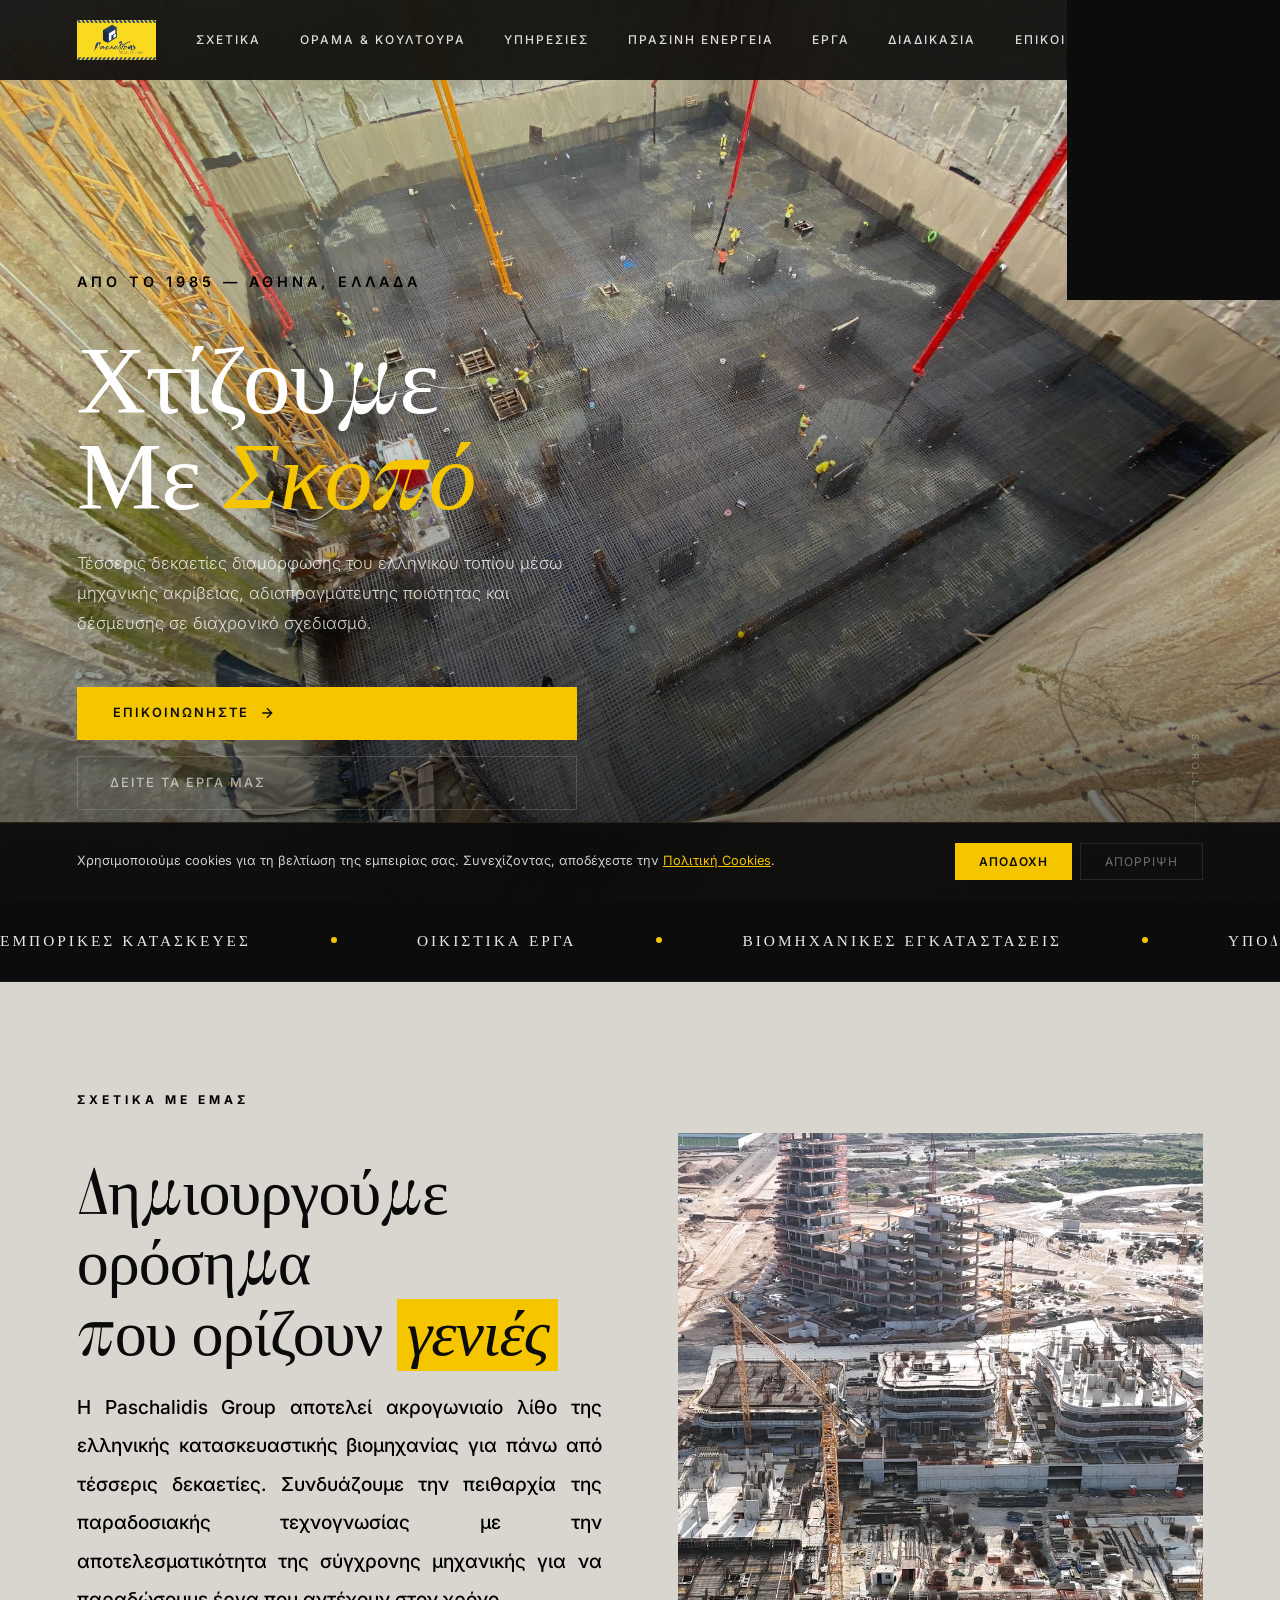
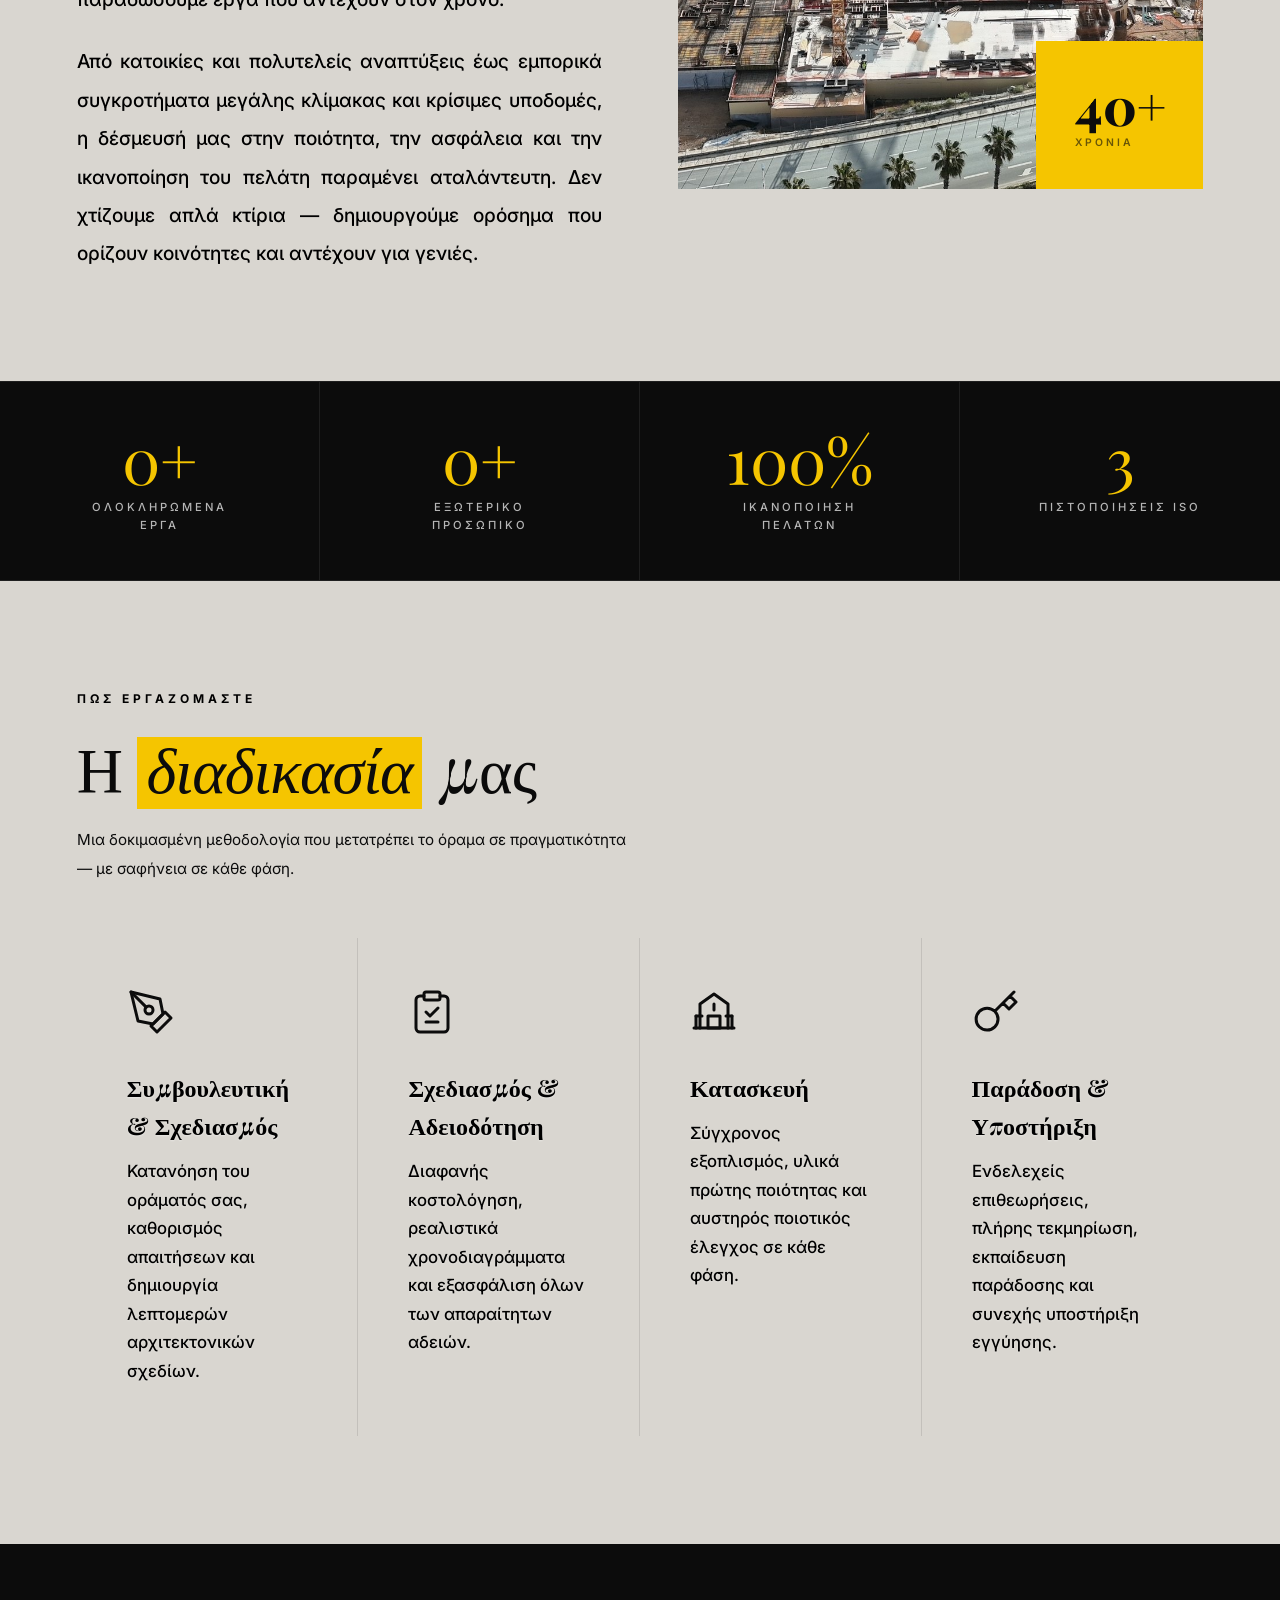
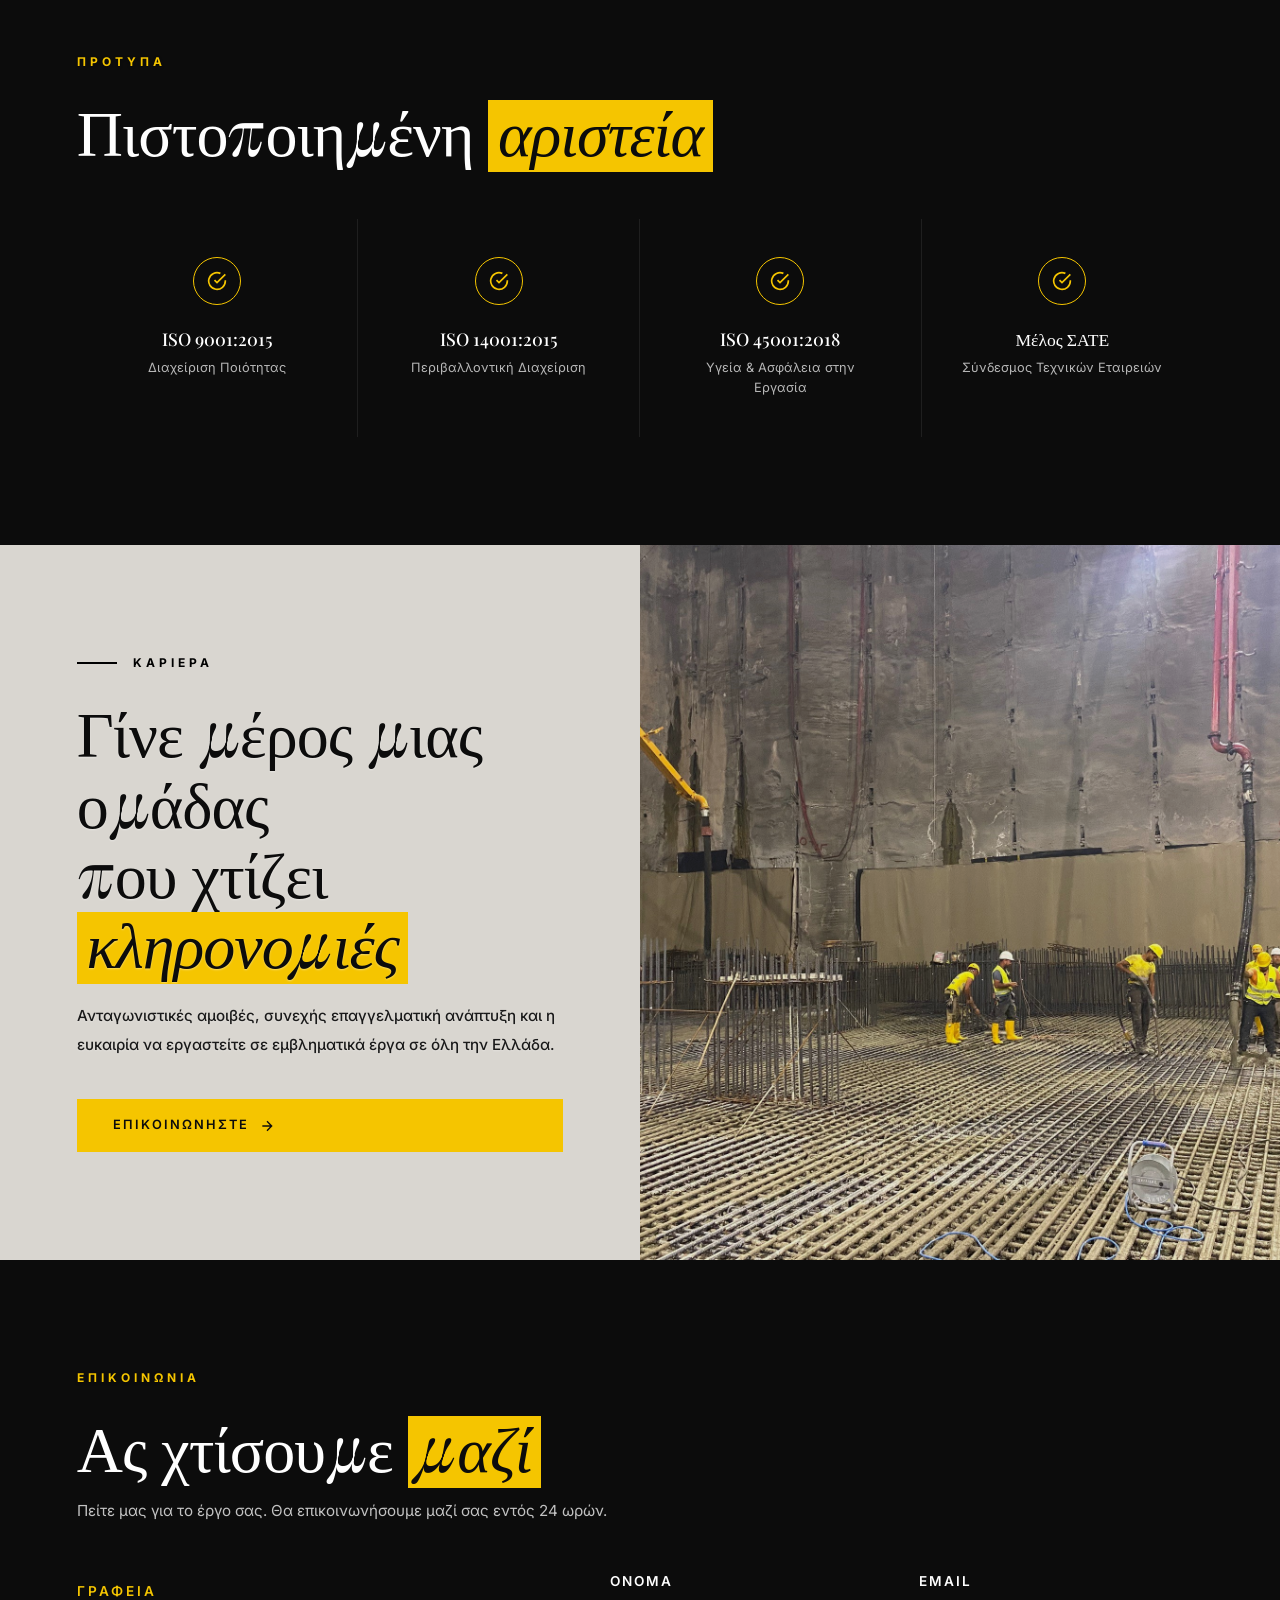
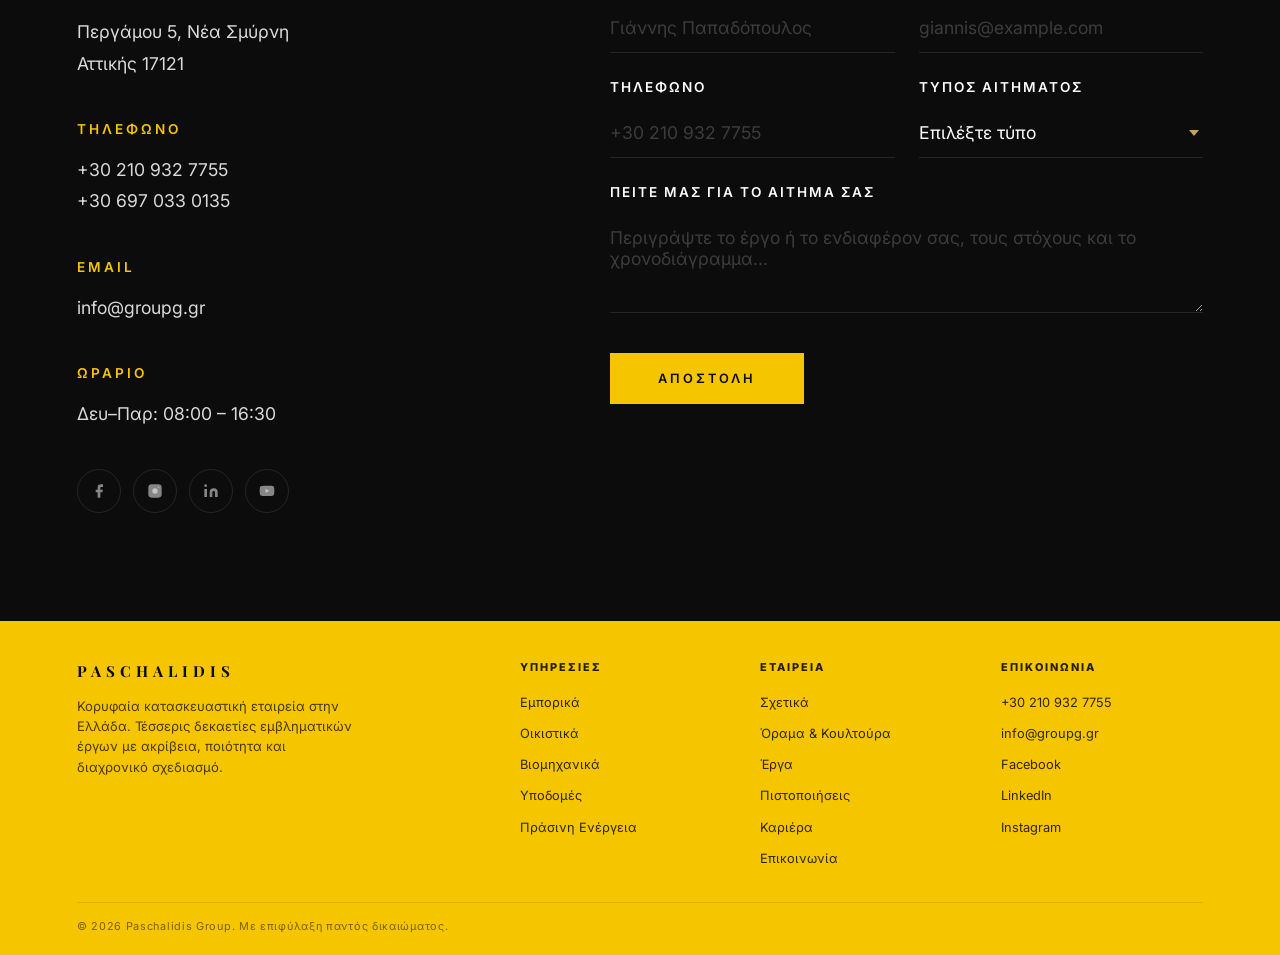
==== commit f00e6a69: "Add files via upload" ====
--- a/index.html
+++ b/index.html
@@ -29,9 +29,9 @@
         "@type": "ConstructionBusiness",
         "name": "Paschalidis Group",
         "url": "https://paschalidis.gr",
-        "telephone": "+302101234567",
-        "email": "info@paschalidis.gr",
-        "address": {"@type": "PostalAddress", "addressLocality": "Athens", "addressCountry": "GR"},
+        "telephone": "+302109327755",
+        "email": "info@groupg.gr",
+        "address": {"@type": "PostalAddress", "streetAddress": "Pergamou 5", "addressLocality": "Nea Smyrni", "postalCode": "17121", "addressCountry": "GR"},
         "foundingDate": "1985",
         "description": "Premier construction group in Greece"
     }
@@ -798,16 +798,16 @@
 
         /* ===== FOOTER ===== */
         .footer {
-            background: var(--gold); padding: 60px var(--side-pad) 30px;
+            background: var(--gold); padding: 38px var(--side-pad) 20px;
             border-top: none;
         }
         .footer-grid {
             display: grid; grid-template-columns: 2fr 1fr 1fr 1fr;
-            gap: clamp(30px, 4vw, 60px);
+            gap: clamp(20px, 3vw, 42px);
         }
         .footer-brand-text {
-            font-size: 1rem; color: rgba(0,0,0,.7);
-            line-height: 1.8; margin-top: 1.2rem; max-width: 320px;
+            font-size: .82rem; color: rgba(0,0,0,.7);
+            line-height: 1.55; margin-top: .75rem; max-width: 280px;
         }
         .footer-logo {
             font-family: var(--font-heading); font-size: .95rem;
@@ -816,26 +816,26 @@
         }
 
         .footer-col h4 {
-            font-size: .85rem; font-weight: 800; color: rgba(0,0,0,.85);
-            letter-spacing: 3px; text-transform: uppercase; margin-bottom: 1.5rem;
+            font-size: .68rem; font-weight: 800; color: rgba(0,0,0,.85);
+            letter-spacing: 2px; text-transform: uppercase; margin-bottom: .75rem;
         }
         .footer-col ul { list-style: none; }
-        .footer-col li { margin-bottom: .7rem; }
+        .footer-col li { margin-bottom: .35rem; }
         .footer-col a {
-            font-size: 1rem; color: rgba(0,0,0,.8);
+            font-size: .8rem; color: rgba(0,0,0,.8);
             transition: color .3s;
         }
         .footer-col a:hover { color: var(--black); }
 
         .footer-bottom {
-            margin-top: 50px; padding-top: 25px;
+            margin-top: 26px; padding-top: 15px;
             border-top: 1px solid rgba(0,0,0,.1);
             display: flex; justify-content: space-between; align-items: center;
             flex-wrap: wrap; gap: 1rem;
         }
         .footer-bottom p {
-            font-size: .75rem; color: rgba(0,0,0,.5);
-            letter-spacing: 1px;
+            font-size: .68rem; color: rgba(0,0,0,.5);
+            letter-spacing: .7px;
         }
         .footer-bottom a { color: rgba(0,0,0,.5); transition: color .3s; font-size: .75rem; }
         .footer-bottom a:hover { color: var(--black); }
@@ -997,7 +997,7 @@
     <!-- Preloader -->
     <div class="preloader" id="preloader">
         <div class="preloader-logo">
-            <img src="logo_greek.svg" alt="Paschalidis Group">
+            <img src="original_logo.jpg" alt="Paschalidis Technical Company">
         </div>
         <div class="preloader-text" aria-hidden="true" data-lang="en">
             <span style="animation-delay:.1s">P</span><span style="animation-delay:.15s">A</span><span style="animation-delay:.2s">S</span><span style="animation-delay:.25s">C</span><span style="animation-delay:.3s">H</span><span style="animation-delay:.35s">A</span><span style="animation-delay:.4s">L</span><span style="animation-delay:.45s">I</span><span style="animation-delay:.5s">D</span><span style="animation-delay:.55s">I</span><span style="animation-delay:.6s">S</span><span style="animation-delay:.65s">&nbsp;</span><span style="animation-delay:.7s">G</span><span style="animation-delay:.75s">R</span><span style="animation-delay:.8s">O</span><span style="animation-delay:.85s">U</span><span style="animation-delay:.9s">P</span>
@@ -1012,15 +1012,16 @@
 
     <!-- Navigation -->
     <nav class="nav" id="nav" role="navigation" aria-label="Main navigation">
-        <a href="index.html" class="nav-logo"><img src="logo_greek.svg" alt="Paschalidis Group"></a>
+        <a href="index.html" class="nav-logo"><img src="original_logo.jpg" alt="Paschalidis Technical Company"></a>
         <button class="nav-toggle" id="navToggle" aria-label="Toggle menu" aria-expanded="false">
             <span></span><span></span><span></span>
         </button>
         <ul class="nav-links" id="navLinks">
             <li><a href="#about" data-lang="en">About</a><a href="#about" data-lang="el">Σχετικά</a></li>
-            <li><a href="#services" data-lang="en">Services</a><a href="#services" data-lang="el">Υπηρεσίες</a></li>
-            <li><a href="#green-energy" data-lang="en">Green Energy</a><a href="#green-energy" data-lang="el">Πράσινη Ενέργεια</a></li>
-            <li><a href="#projects" data-lang="en">Projects</a><a href="#projects" data-lang="el">Έργα</a></li>
+            <li><a href="vision-culture.html" data-lang="en">Vision &amp; Culture</a><a href="vision-culture.html" data-lang="el">Όραμα &amp; Κουλτούρα</a></li>
+            <li><a href="services.html" data-lang="en">Services</a><a href="services.html" data-lang="el">Υπηρεσίες</a></li>
+            <li><a href="green-energy.html" data-lang="en">Green Energy</a><a href="green-energy.html" data-lang="el">Πράσινη Ενέργεια</a></li>
+            <li><a href="projects.html" data-lang="en">Projects</a><a href="projects.html" data-lang="el">Έργα</a></li>
             <li><a href="#process" data-lang="en">Process</a><a href="#process" data-lang="el">Διαδικασία</a></li>
             <li><a href="#contact" data-lang="en">Contact</a><a href="#contact" data-lang="el">Επικοινωνία</a></li>
             <li><a href="#" class="nav-lang" id="langToggle" onclick="toggleLang(event)">EN</a></li>
@@ -1056,14 +1057,14 @@
                     Contact Us
                     <svg viewBox="0 0 24 24" fill="none" stroke="currentColor" stroke-width="2"><path d="M5 12h14M12 5l7 7-7 7"/></svg>
                 </a>
-                <a href="#projects" class="btn-ghost">View Portfolio</a>
+                <a href="projects.html" class="btn-ghost">View Portfolio</a>
             </div>
             <div class="hero-cta" data-lang="el">
                 <a href="#contact" class="btn-gold">
                     Επικοινωνήστε
                     <svg viewBox="0 0 24 24" fill="none" stroke="currentColor" stroke-width="2"><path d="M5 12h14M12 5l7 7-7 7"/></svg>
                 </a>
-                <a href="#projects" class="btn-ghost">Δείτε τα Έργα μας</a>
+                <a href="projects.html" class="btn-ghost">Δείτε τα Έργα μας</a>
             </div>
         </div>
         <div class="hero-scroll" aria-hidden="true">
@@ -1179,7 +1180,7 @@
     </div>
 
     <!-- Services -->
-    <section class="section section-warm" id="services" style="padding-top:clamp(50px,8vh,100px);padding-bottom:clamp(50px,8vh,100px);">
+    <section class="section section-warm" id="services" hidden>
         <div class="section-eyebrow reveal" data-lang="en">Services</div>
         <div class="section-eyebrow reveal" data-lang="el">Υπηρεσίες</div>
         <h2 class="section-heading reveal" style="text-shadow: 0 1px 3px rgba(255,255,255,.4);" data-lang="en">What we <em>do</em></h2>
@@ -1274,7 +1275,7 @@
     </section>
 
     <!-- Green Energy -->
-    <section class="section section-dark" id="green-energy">
+    <section class="section section-dark" id="green-energy" hidden>
         <div class="section-eyebrow reveal" data-lang="en">Green Energy</div>
         <div class="section-eyebrow reveal" data-lang="el">Πράσινη Ενέργεια</div>
         <h2 class="section-heading reveal" style="color:var(--white);" data-lang="en">Building a <em>greener</em> tomorrow</h2>
@@ -1323,7 +1324,7 @@
     </section>
 
     <!-- Projects -->
-    <section class="section section-dark" id="projects">
+    <section class="section section-dark" id="projects" hidden>
         <div class="projects-header">
             <div>
                 <div class="section-eyebrow reveal" data-lang="en">Projects</div>
@@ -1618,19 +1619,19 @@
             <div class="contact-details reveal">
                 <div class="contact-block">
                     <h4>Office</h4>
-                    <p>Athens, Greece</p>
+                    <p>Pergamou 5, Nea Smyrni<br>Attica 17121, Greece</p>
                 </div>
                 <div class="contact-block">
                     <h4>Phone</h4>
-                    <p><a href="tel:+302101234567">+30 210 123 4567</a></p>
+                    <p><a href="tel:+302109327755">+30 210 932 7755</a><br><a href="tel:+306970330135">+30 697 033 0135</a></p>
                 </div>
                 <div class="contact-block">
                     <h4>Email</h4>
-                    <p><a href="mailto:info@paschalidis.gr">info@paschalidis.gr</a></p>
+                    <p><a href="mailto:info@groupg.gr">info@groupg.gr</a></p>
                 </div>
                 <div class="contact-block">
                     <h4>Hours</h4>
-                    <p>Mon–Fri: 8:00 – 18:00<br>Sat: 9:00 – 14:00</p>
+                    <p>Mon–Fri: 08:00 – 16:30</p>
                 </div>
 
                 <div class="social-links">
@@ -1641,7 +1642,7 @@
                 </div>
             </div>
 
-            <form class="contact-form reveal" action="https://formsubmit.co/info@paschalidis.gr" method="POST" id="contactForm">
+            <form class="contact-form reveal" action="https://formsubmit.co/info@groupg.gr" method="POST" id="contactForm">
                 <input type="hidden" name="_subject" value="New inquiry — PASCHALIDIS website">
                 <input type="hidden" name="_captcha" value="true">
                 <input type="hidden" name="_template" value="table">
@@ -1660,7 +1661,7 @@
                 <div class="form-row">
                     <div class="form-field">
                         <label for="phone">Phone</label>
-                        <input type="tel" id="phone" name="phone" placeholder="+30 210 123 4567" required>
+                        <input type="tel" id="phone" name="phone" placeholder="+30 210 932 7755" required>
                     </div>
                     <div class="form-field">
                         <label for="project-type">Request Type</label>
@@ -1688,19 +1689,19 @@
             <div class="contact-details reveal">
                 <div class="contact-block">
                     <h4>Γραφεία</h4>
-                    <p>Αθήνα, Ελλάδα</p>
+                    <p>Περγάμου 5, Νέα Σμύρνη<br>Αττικής 17121</p>
                 </div>
                 <div class="contact-block">
                     <h4>Τηλέφωνο</h4>
-                    <p><a href="tel:+302101234567">+30 210 123 4567</a></p>
+                    <p><a href="tel:+302109327755">+30 210 932 7755</a><br><a href="tel:+306970330135">+30 697 033 0135</a></p>
                 </div>
                 <div class="contact-block">
                     <h4>Email</h4>
-                    <p><a href="mailto:info@paschalidis.gr">info@paschalidis.gr</a></p>
+                    <p><a href="mailto:info@groupg.gr">info@groupg.gr</a></p>
                 </div>
                 <div class="contact-block">
                     <h4>Ωράριο</h4>
-                    <p>Δευ–Παρ: 8:00 – 18:00<br>Σάβ: 9:00 – 14:00</p>
+                    <p>Δευ–Παρ: 08:00 – 16:30</p>
                 </div>
 
                 <div class="social-links">
@@ -1711,7 +1712,7 @@
                 </div>
             </div>
 
-            <form class="contact-form reveal" action="https://formsubmit.co/info@paschalidis.gr" method="POST" id="contactFormEl">
+            <form class="contact-form reveal" action="https://formsubmit.co/info@groupg.gr" method="POST" id="contactFormEl">
                 <input type="hidden" name="_subject" value="Νέο αίτημα — Ιστοσελίδα PASCHALIDIS">
                 <input type="hidden" name="_captcha" value="true">
                 <input type="hidden" name="_template" value="table">
@@ -1730,7 +1731,7 @@
                 <div class="form-row">
                     <div class="form-field">
                         <label for="phone-el">Τηλέφωνο</label>
-                        <input type="tel" id="phone-el" name="phone" placeholder="+30 210 123 4567" required>
+                        <input type="tel" id="phone-el" name="phone" placeholder="+30 210 932 7755" required>
                     </div>
                     <div class="form-field">
                         <label for="project-type-el">Τύπος Αιτήματος</label>
@@ -1773,18 +1774,19 @@
             <div class="footer-col">
                 <h4>Services</h4>
                 <ul>
-                    <li><a href="#services">Commercial</a></li>
-                    <li><a href="#services">Residential</a></li>
-                    <li><a href="#services">Industrial</a></li>
-                    <li><a href="#services">Infrastructure</a></li>
-                    <li><a href="#green-energy">Green Energy</a></li>
+                    <li><a href="services.html">Commercial</a></li>
+                    <li><a href="services.html">Residential</a></li>
+                    <li><a href="services.html">Industrial</a></li>
+                    <li><a href="services.html">Infrastructure</a></li>
+                    <li><a href="green-energy.html">Green Energy</a></li>
                 </ul>
             </div>
             <div class="footer-col">
                 <h4>Company</h4>
                 <ul>
                     <li><a href="#about">About</a></li>
-                    <li><a href="#projects">Projects</a></li>
+                    <li><a href="vision-culture.html">Vision &amp; Culture</a></li>
+                    <li><a href="projects.html">Projects</a></li>
                     <li><a href="#certifications">Certifications</a></li>
                     <li><a href="#contact">Careers</a></li>
                     <li><a href="#contact">Contact</a></li>
@@ -1793,8 +1795,8 @@
             <div class="footer-col">
                 <h4>Contact</h4>
                 <ul>
-                    <li><a href="tel:+302101234567">+30 210 123 4567</a></li>
-                    <li><a href="mailto:info@paschalidis.gr">info@paschalidis.gr</a></li>
+                    <li><a href="tel:+302109327755">+30 210 932 7755</a></li>
+                    <li><a href="mailto:info@groupg.gr">info@groupg.gr</a></li>
                     <li><a href="#">Facebook</a></li>
                     <li><a href="#">LinkedIn</a></li>
                     <li><a href="#">Instagram</a></li>
@@ -1809,18 +1811,19 @@
             <div class="footer-col">
                 <h4>Υπηρεσίες</h4>
                 <ul>
-                    <li><a href="#services">Εμπορικά</a></li>
-                    <li><a href="#services">Οικιστικά</a></li>
-                    <li><a href="#services">Βιομηχανικά</a></li>
-                    <li><a href="#services">Υποδομές</a></li>
-                    <li><a href="#green-energy">Πράσινη Ενέργεια</a></li>
+                    <li><a href="services.html">Εμπορικά</a></li>
+                    <li><a href="services.html">Οικιστικά</a></li>
+                    <li><a href="services.html">Βιομηχανικά</a></li>
+                    <li><a href="services.html">Υποδομές</a></li>
+                    <li><a href="green-energy.html">Πράσινη Ενέργεια</a></li>
                 </ul>
             </div>
             <div class="footer-col">
                 <h4>Εταιρεία</h4>
                 <ul>
                     <li><a href="#about">Σχετικά</a></li>
-                    <li><a href="#projects">Έργα</a></li>
+                    <li><a href="vision-culture.html">Όραμα &amp; Κουλτούρα</a></li>
+                    <li><a href="projects.html">Έργα</a></li>
                     <li><a href="#certifications">Πιστοποιήσεις</a></li>
                     <li><a href="#contact">Καριέρα</a></li>
                     <li><a href="#contact">Επικοινωνία</a></li>
@@ -1829,8 +1832,8 @@
             <div class="footer-col">
                 <h4>Επικοινωνία</h4>
                 <ul>
-                    <li><a href="tel:+302101234567">+30 210 123 4567</a></li>
-                    <li><a href="mailto:info@paschalidis.gr">info@paschalidis.gr</a></li>
+                    <li><a href="tel:+302109327755">+30 210 932 7755</a></li>
+                    <li><a href="mailto:info@groupg.gr">info@groupg.gr</a></li>
                     <li><a href="#">Facebook</a></li>
                     <li><a href="#">LinkedIn</a></li>
                     <li><a href="#">Instagram</a></li>
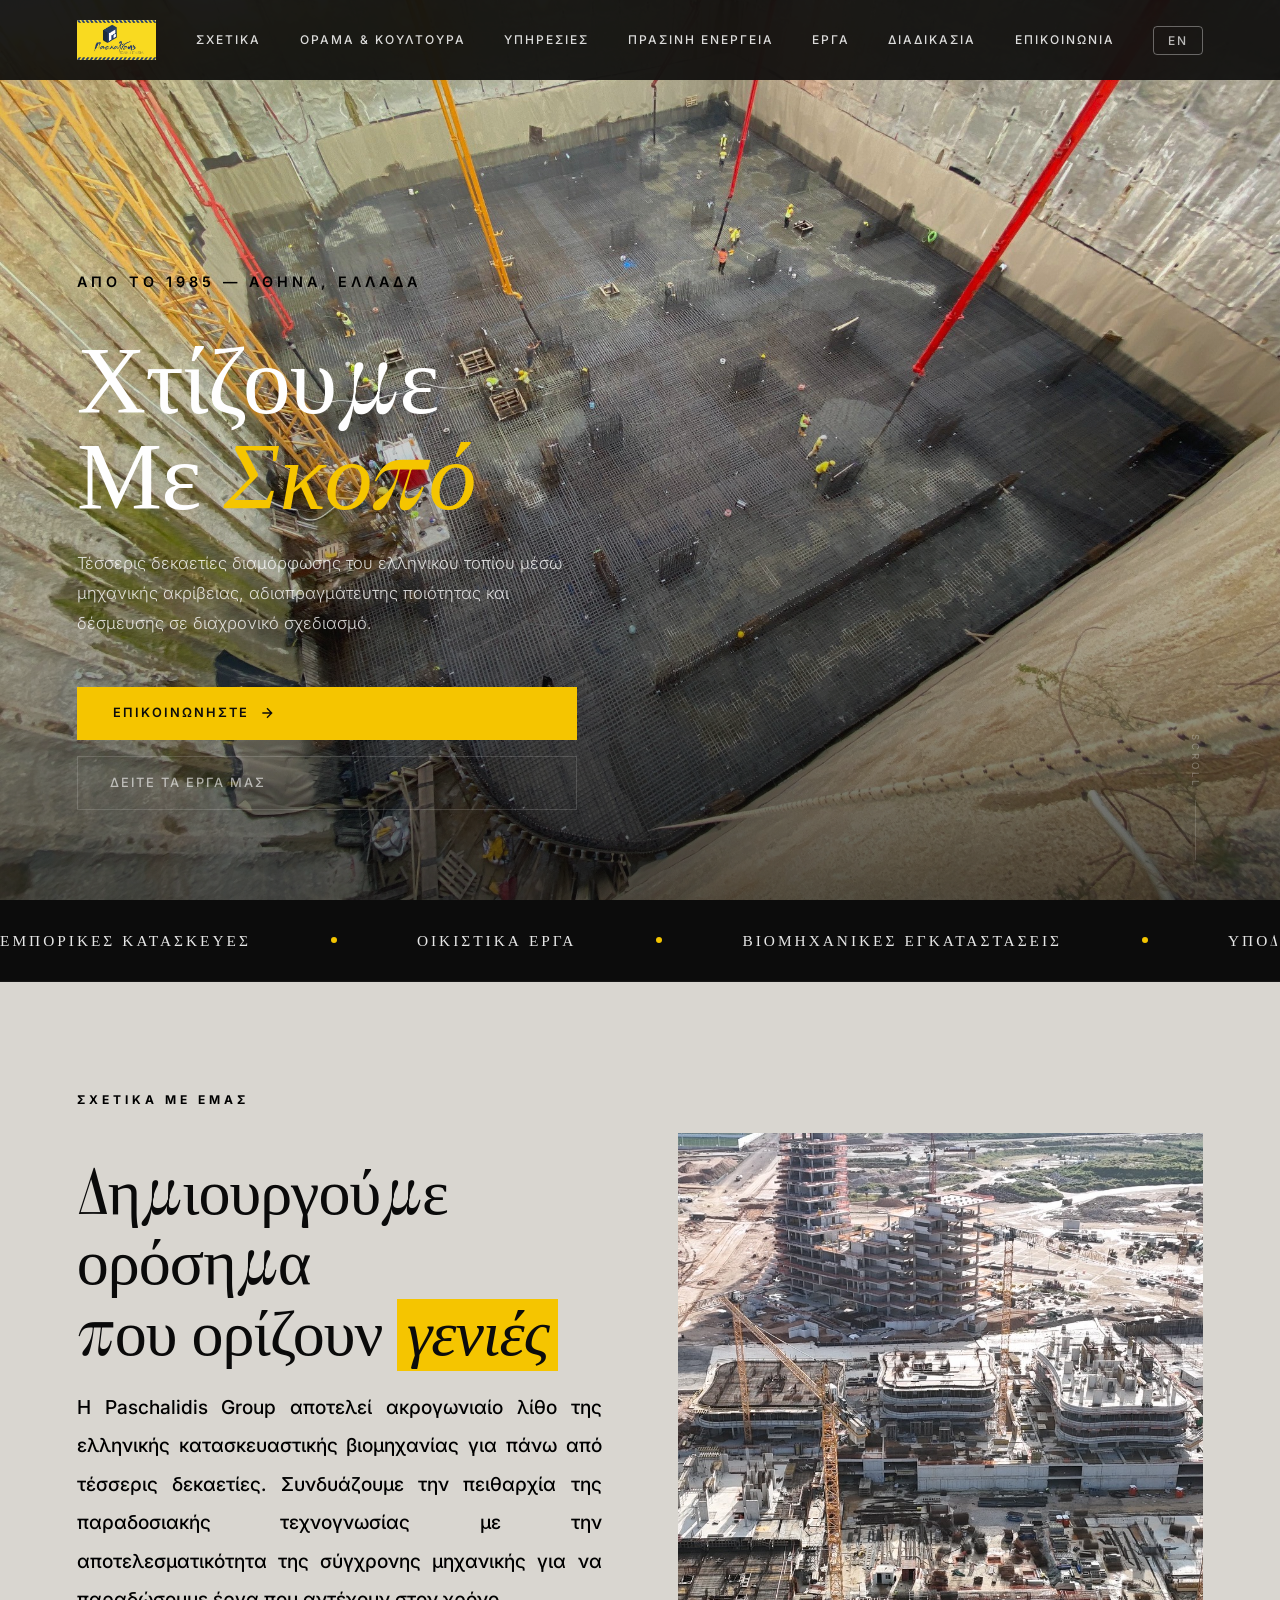
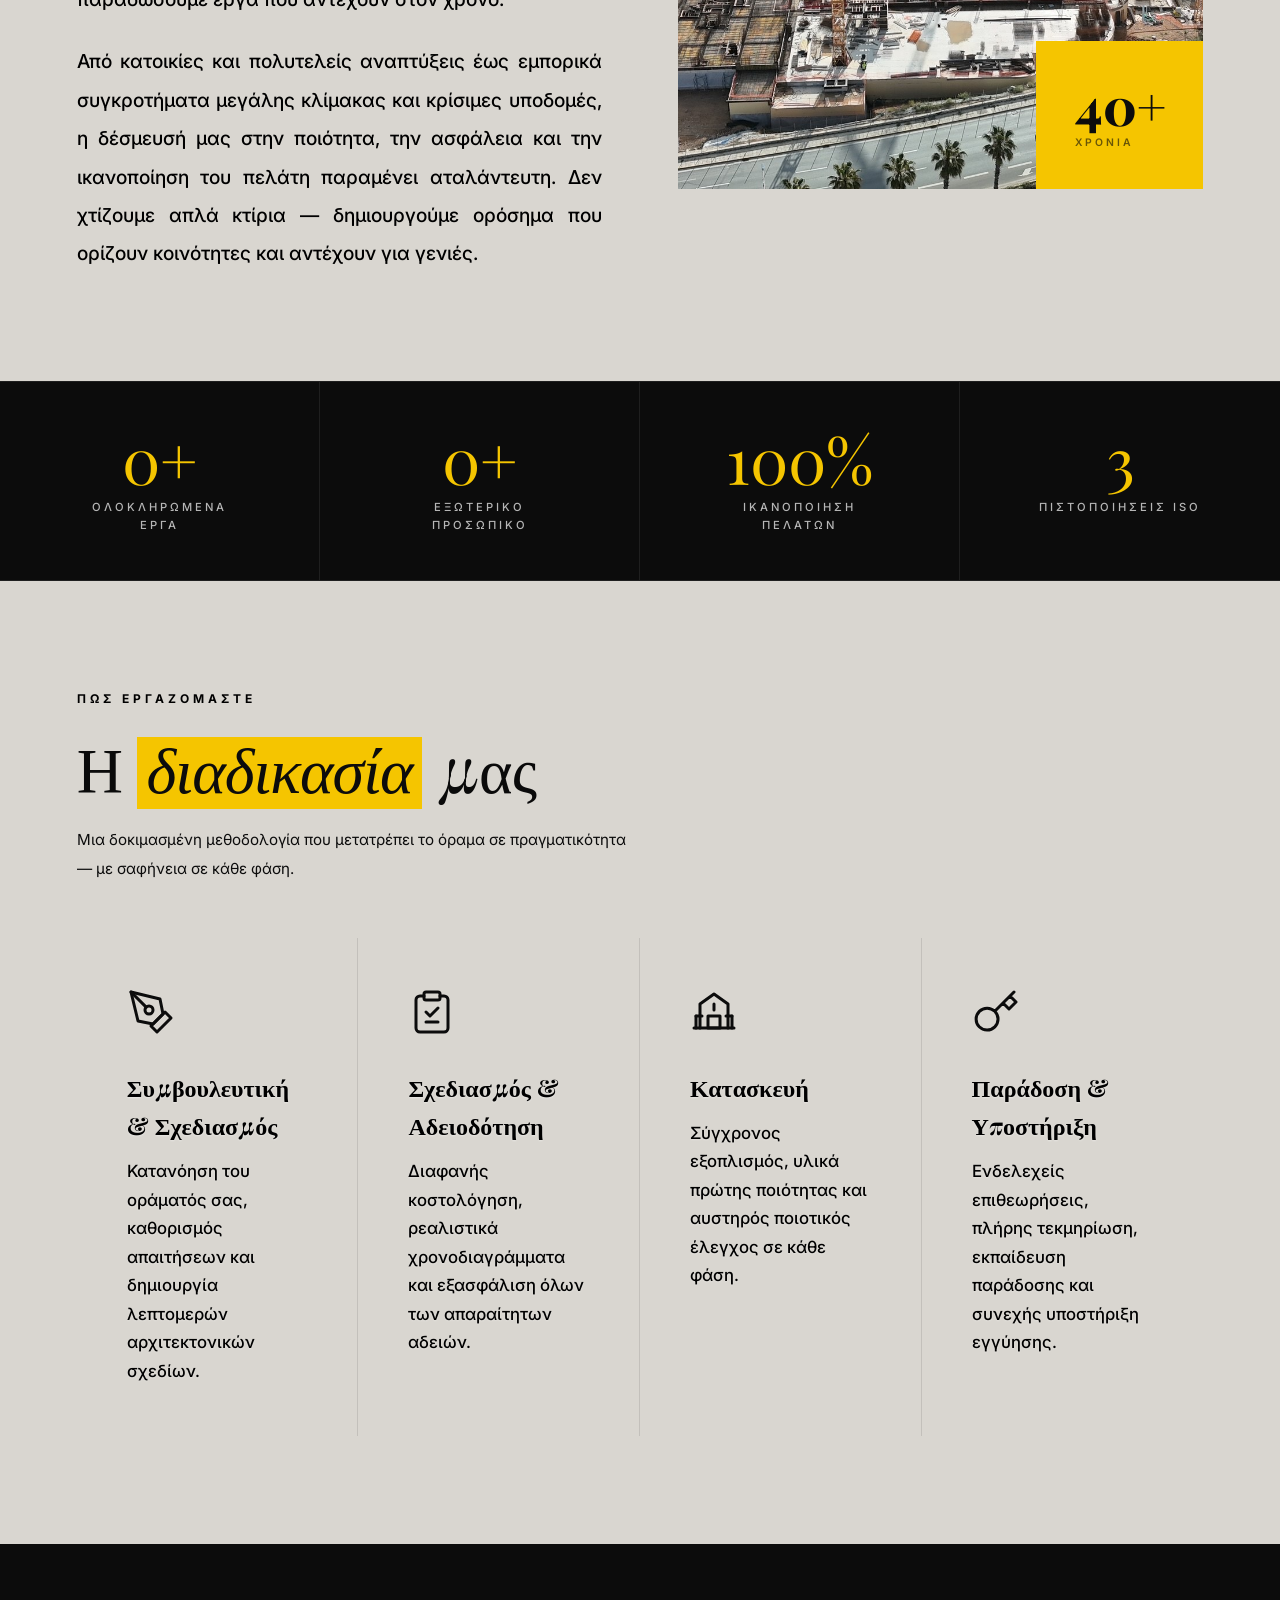
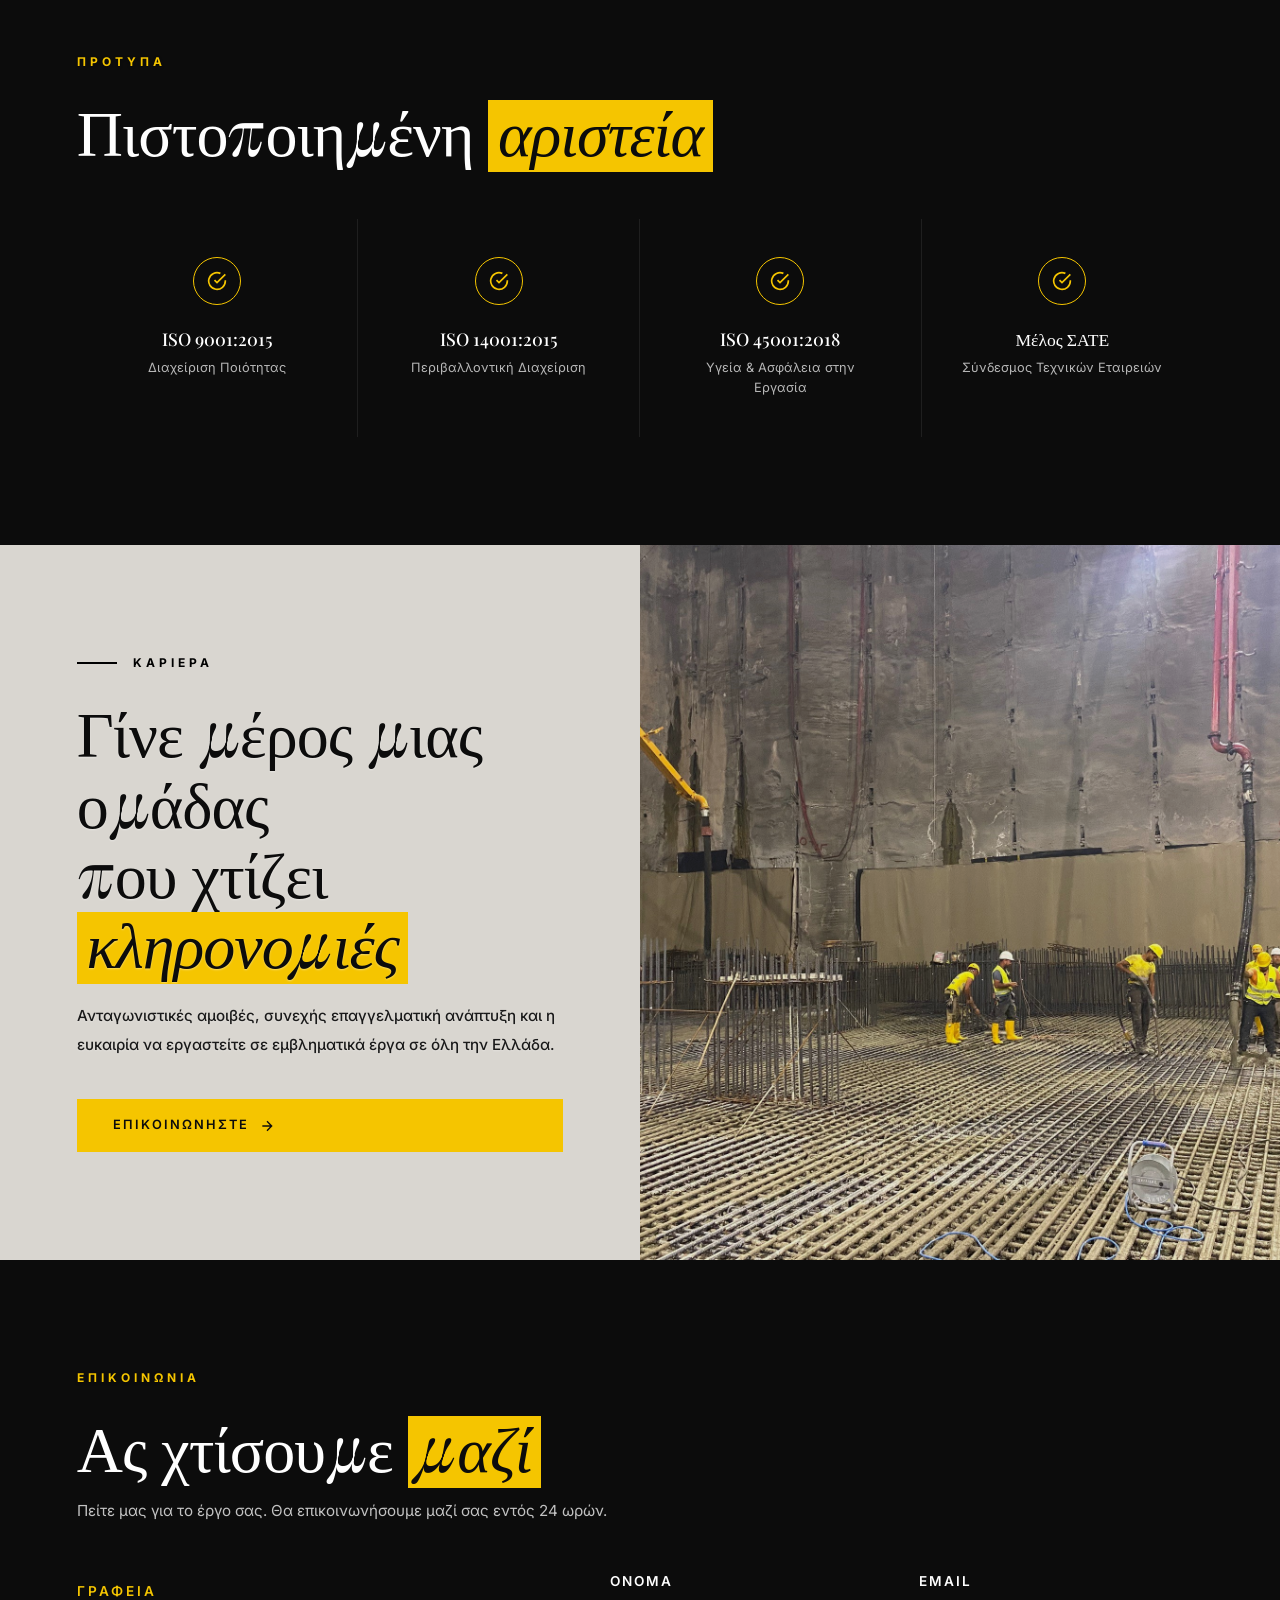
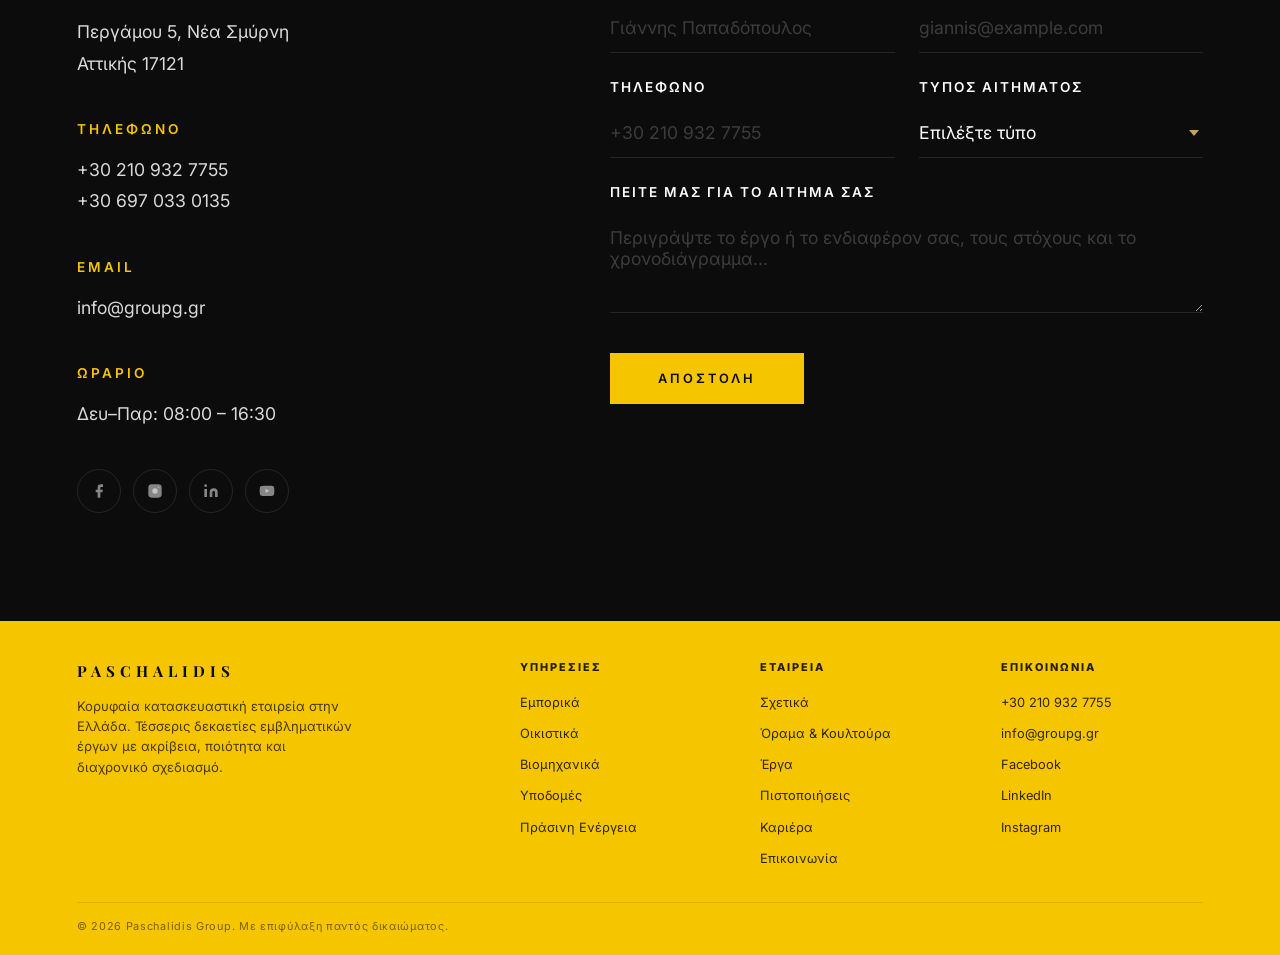
==== commit c8ab4e11: "Add files via upload" ====
--- a/index.html
+++ b/index.html
@@ -1886,35 +1886,13 @@
         };
 
         // Preloader
-        window.addEventListener('load', function(){
+        document.addEventListener('DOMContentLoaded', function(){
             setTimeout(function(){
                 document.getElementById('preloader').classList.add('done');
-                // Start box-by-box reveal
                 var grid = document.getElementById('revealGrid');
-                var boxes = [];
-                for (var i = 0; i < 18; i++) {
-                    var box = document.createElement('div');
-                    box.className = 'reveal-box';
-                    grid.appendChild(box);
-                    boxes.push(box);
-                }
-                // Reveal boxes one by one from bottom-left to top-right
-                var order = [
-                    12, 13, 14, 15, 16, 17,
-                    6, 7, 8, 9, 10, 11,
-                    0, 1, 2, 3, 4, 5
-                ];
-                order.forEach(function(idx, i) {
-                    setTimeout(function() {
-                        boxes[idx].classList.add('open');
-                    }, i * 80);
-                });
-                // Remove grid after animation completes
-                setTimeout(function() {
-                    grid.classList.add('hidden');
-                }, 18 * 80 + 600);
+                grid.classList.add('hidden');
                 document.querySelector('.hero').classList.add('loaded');
-            }, 1000);
+            }, 350);
         });
 
         // Nav scroll
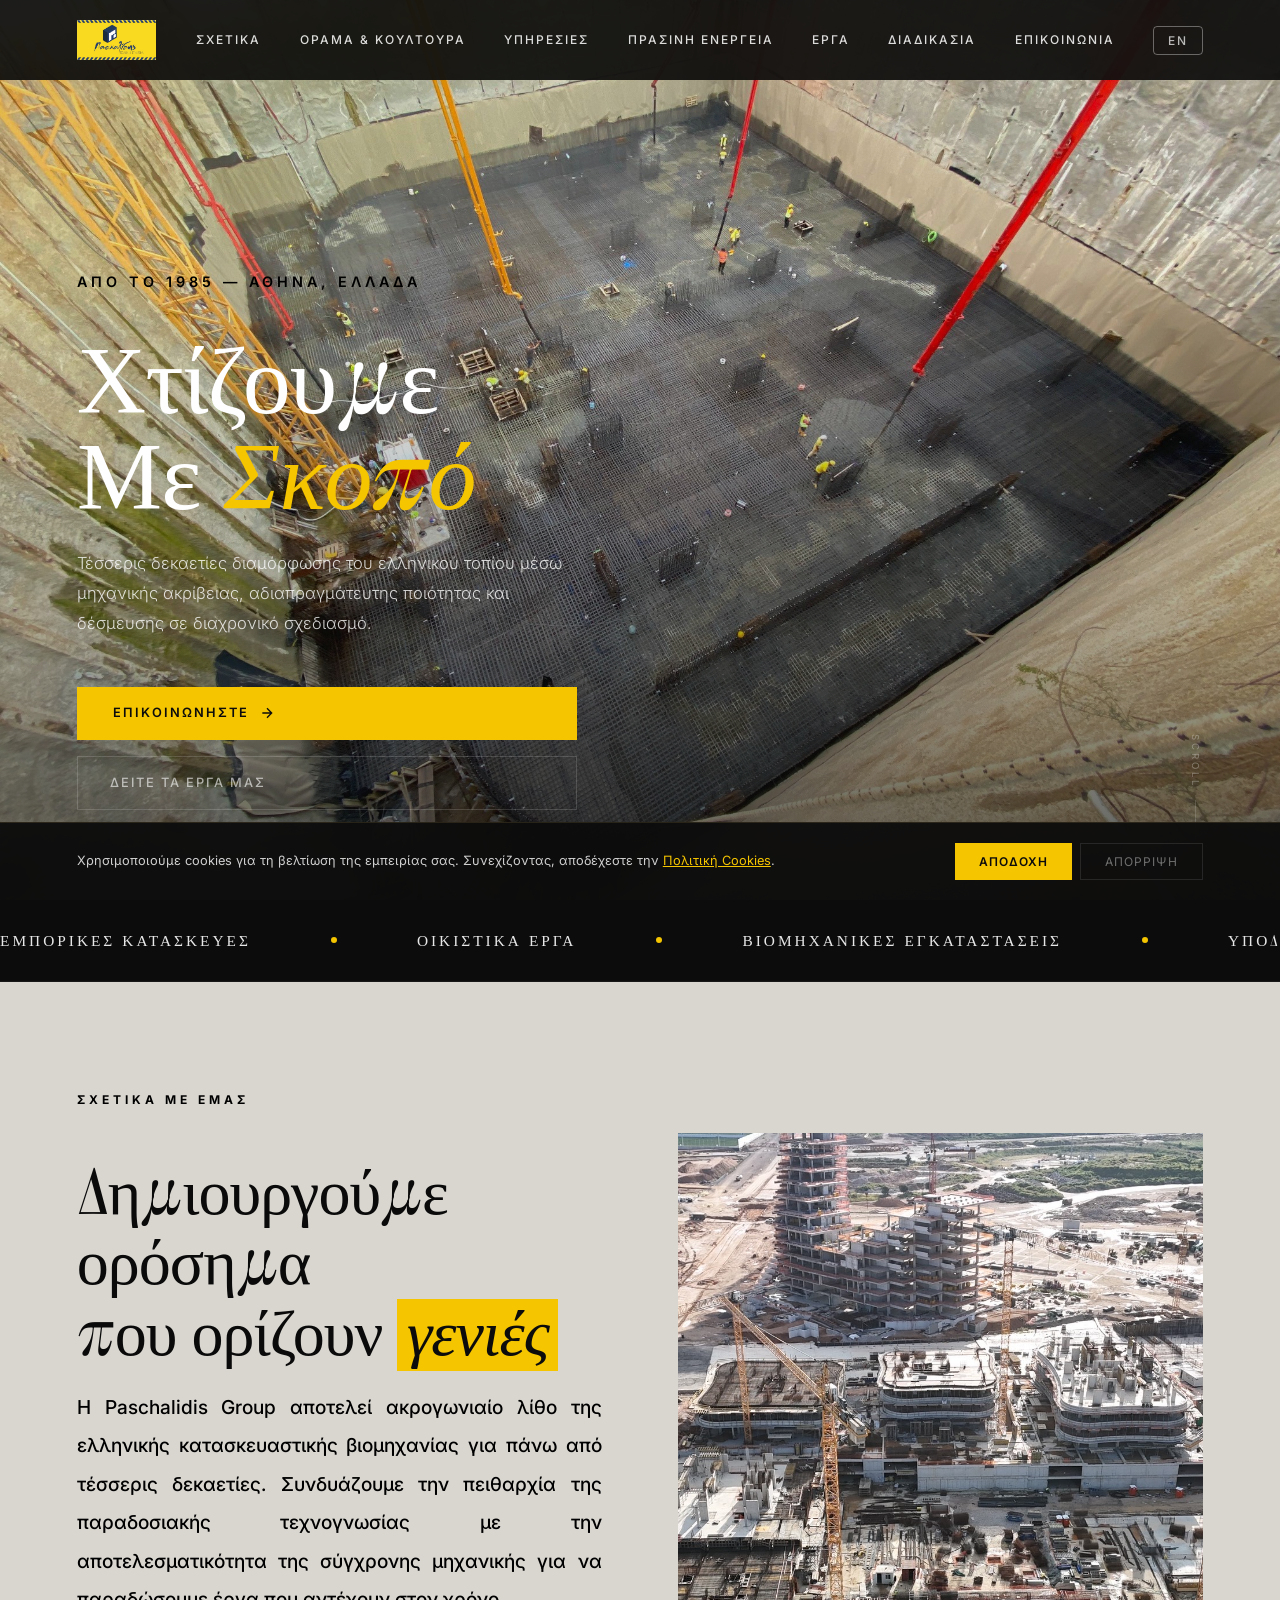
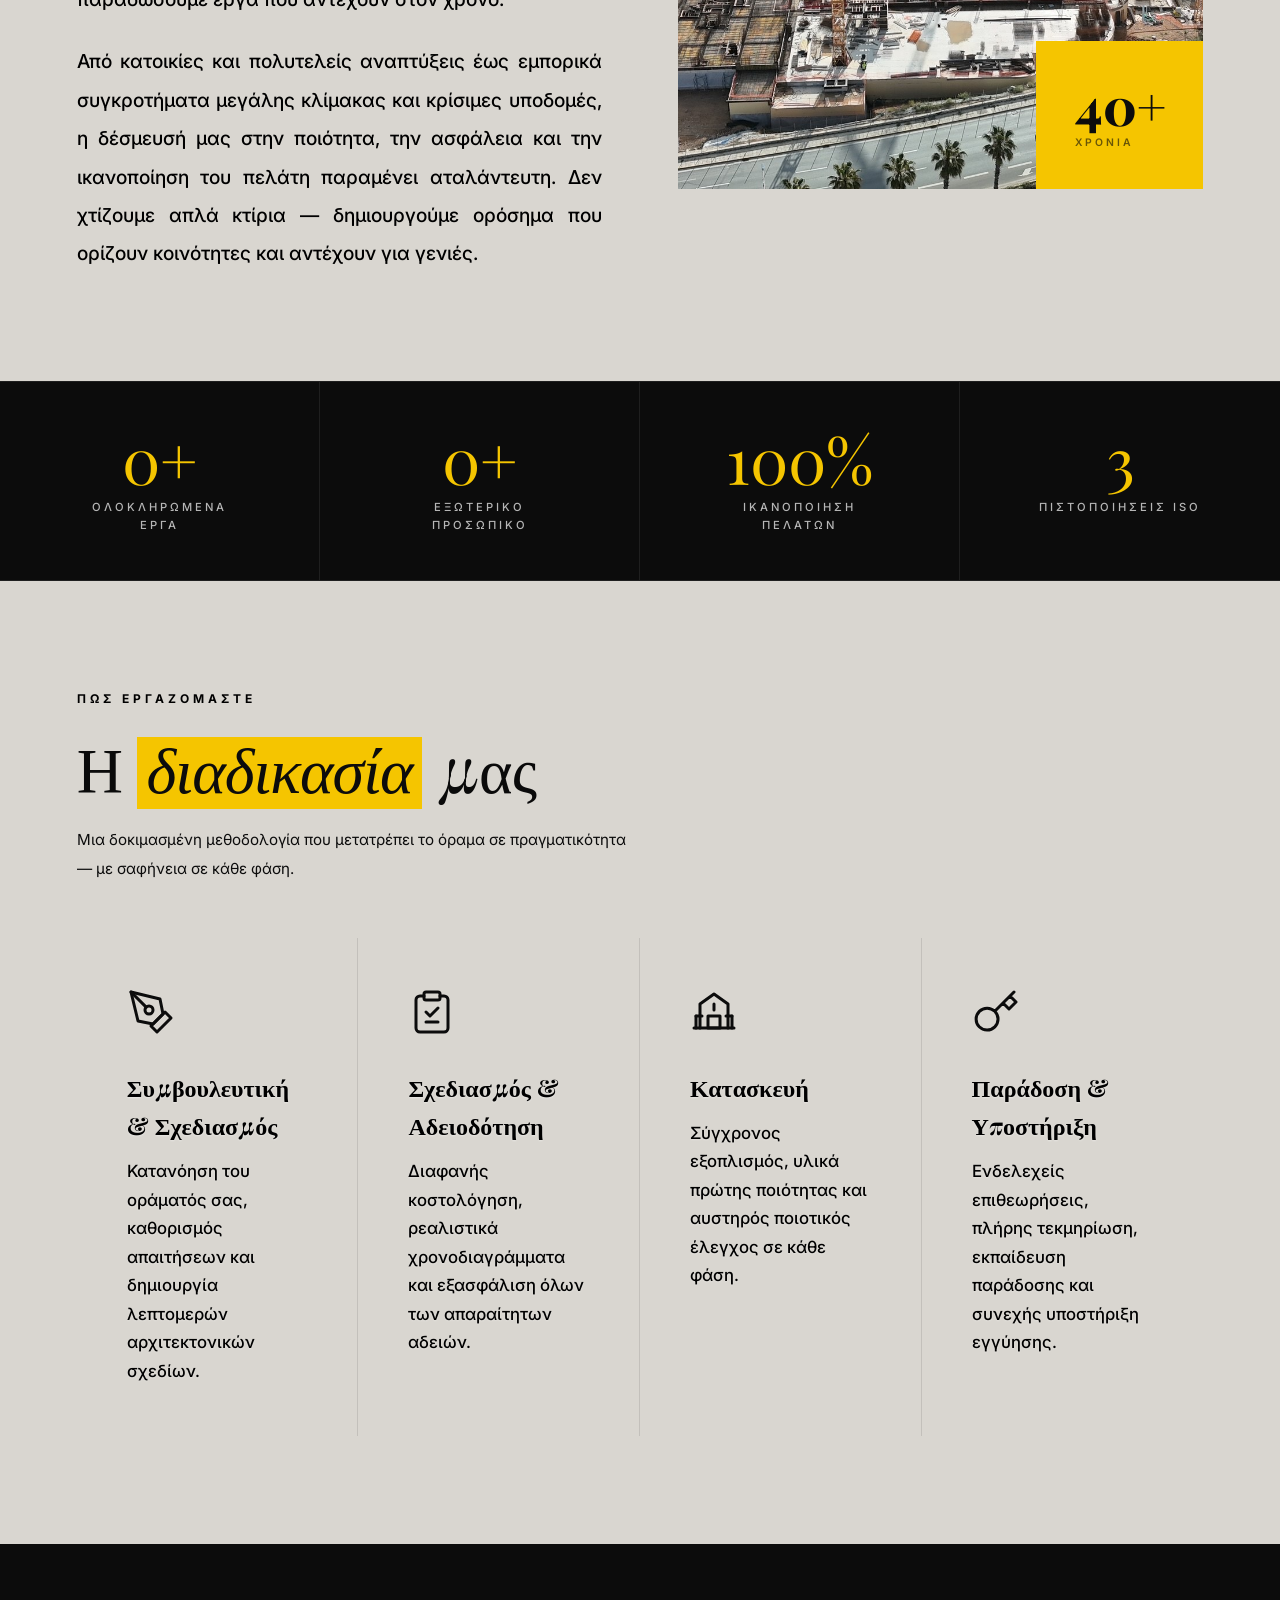
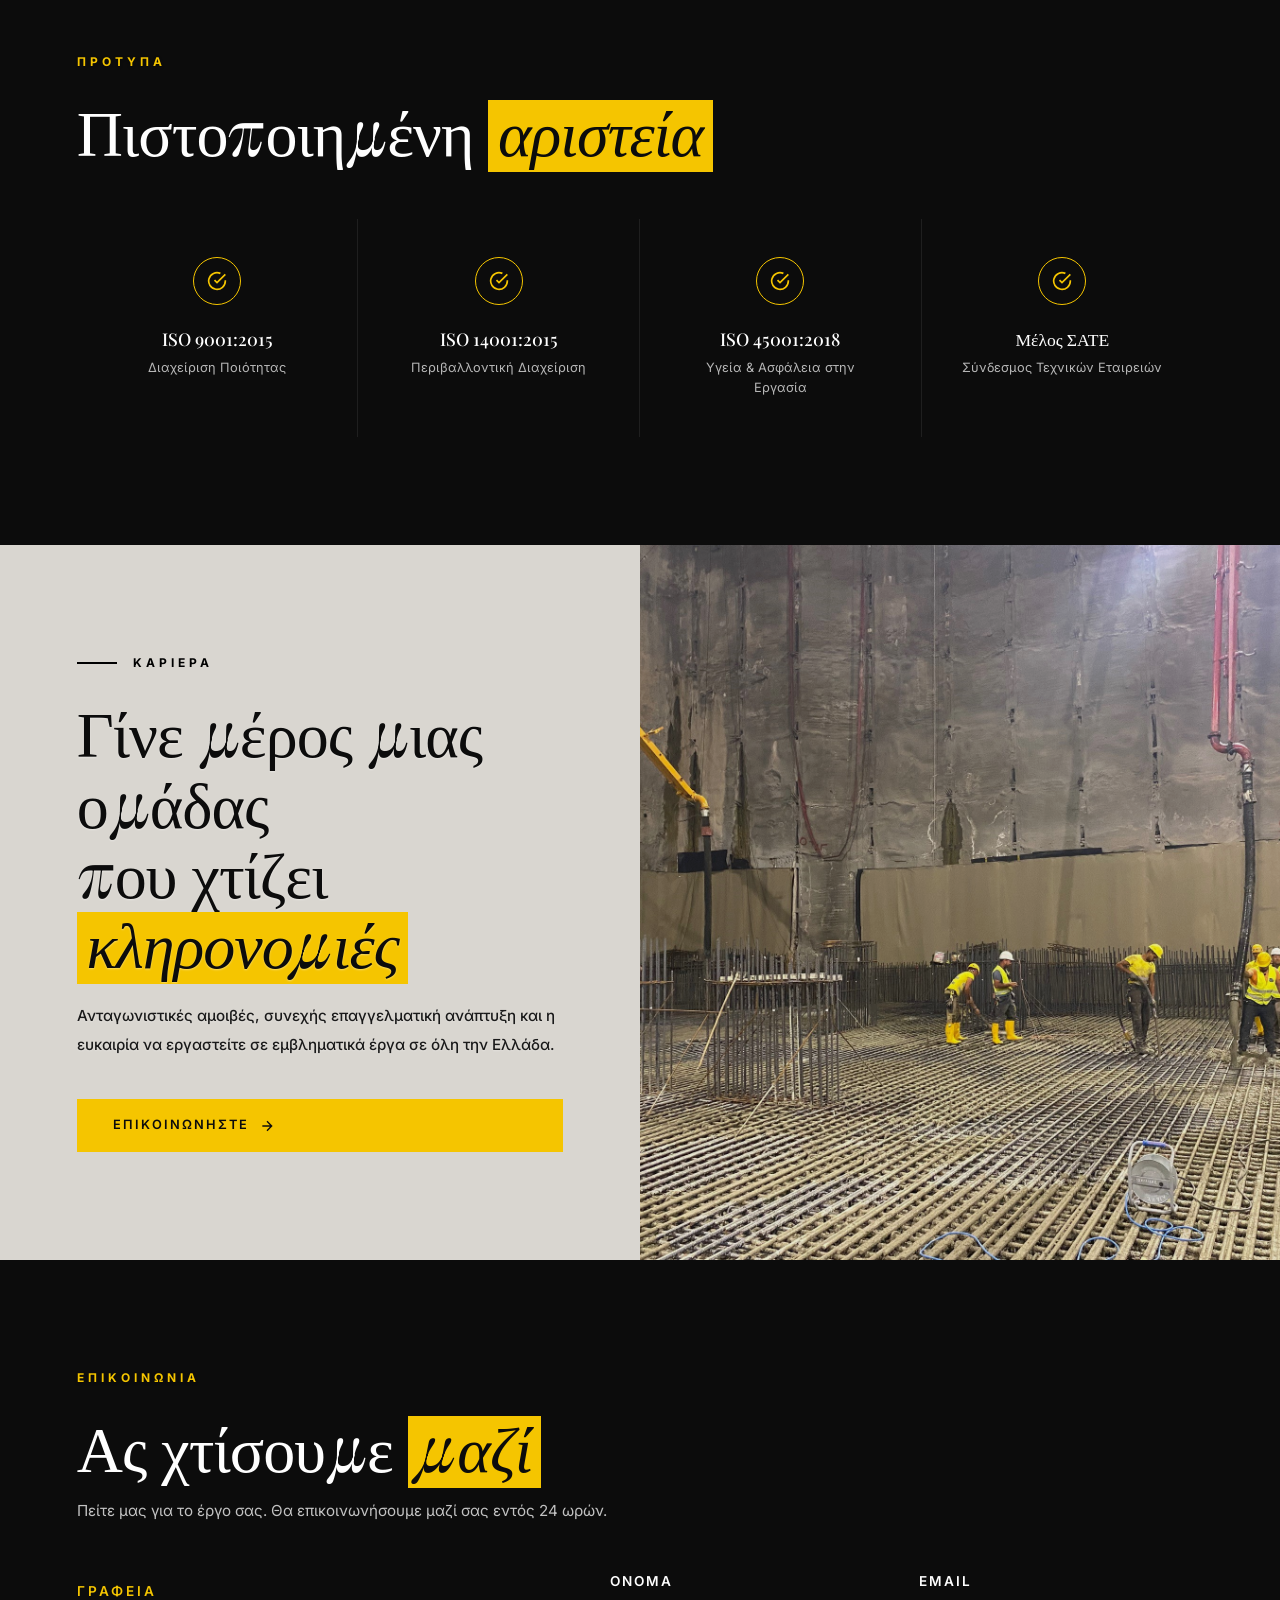
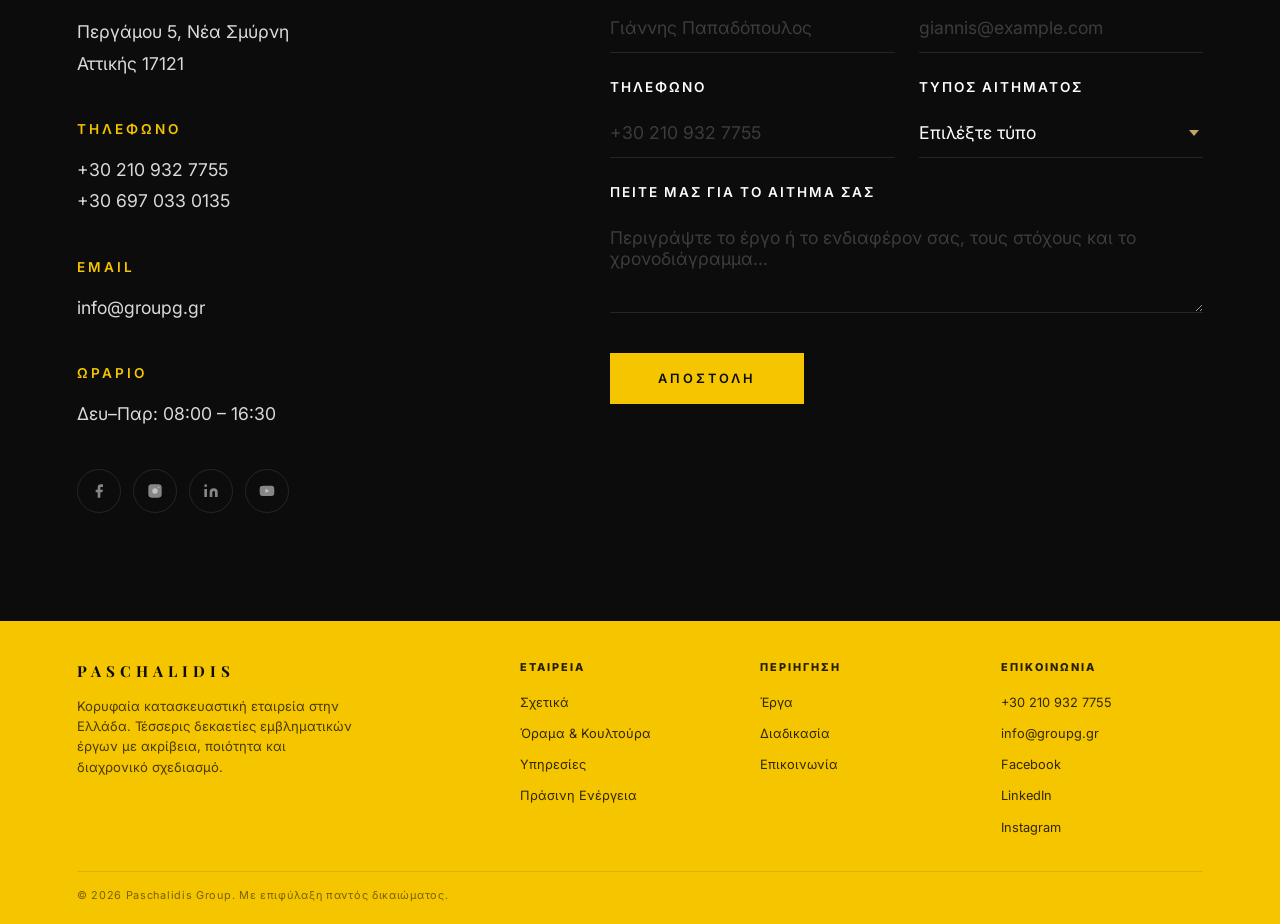
==== commit a9bc5fa1: "Add files via upload" ====
--- a/index.html
+++ b/index.html
@@ -1885,6 +1885,43 @@
             }
         };
 
+        document.querySelectorAll('.footer-grid[data-lang]').forEach(function(footerGrid){
+            var links = footerGrid.dataset.lang === 'en'
+                ? [['#about', 'About'], ['vision-culture.html', 'Vision & Culture'], ['services.html', 'Services'], ['green-energy.html', 'Green Energy'], ['projects.html', 'Projects'], ['#process', 'Process'], ['#contact', 'Contact']]
+                : [['#about', 'Σχετικά'], ['vision-culture.html', 'Όραμα & Κουλτούρα'], ['services.html', 'Υπηρεσίες'], ['green-energy.html', 'Πράσινη Ενέργεια'], ['projects.html', 'Έργα'], ['#process', 'Διαδικασία'], ['#contact', 'Επικοινωνία']];
+            var headings = footerGrid.dataset.lang === 'en' ? ['Company', 'Explore'] : ['Εταιρεία', 'Περιήγηση'];
+            Array.prototype.forEach.call(footerGrid.querySelectorAll('.footer-col'), function(column){
+                var heading = column.querySelector('h4');
+                if(heading && (heading.textContent.trim() === 'Services' || heading.textContent.trim() === 'Υπηρεσίες')) column.remove();
+            });
+            var columns = footerGrid.querySelectorAll('.footer-col');
+            var companyColumn = Array.prototype.find.call(columns, function(column){
+                var heading = column.querySelector('h4');
+                return heading && (heading.textContent.trim() === 'Company' || heading.textContent.trim() === 'Εταιρεία');
+            });
+            var createListItems = function(items){
+                return items.map(function(item){
+                    var listItem = document.createElement('li');
+                    var link = document.createElement('a');
+                    link.href = item[0];
+                    link.textContent = item[1];
+                    listItem.appendChild(link);
+                    return listItem;
+                });
+            };
+            companyColumn.querySelector('h4').textContent = headings[0];
+            companyColumn.querySelector('ul').replaceChildren.apply(companyColumn.querySelector('ul'), createListItems(links.slice(0, 4)));
+            var exploreColumn = document.createElement('div');
+            exploreColumn.className = 'footer-col';
+            var exploreHeading = document.createElement('h4');
+            exploreHeading.textContent = headings[1];
+            var exploreList = document.createElement('ul');
+            exploreList.replaceChildren.apply(exploreList, createListItems(links.slice(4)));
+            exploreColumn.appendChild(exploreHeading);
+            exploreColumn.appendChild(exploreList);
+            companyColumn.parentNode.insertBefore(exploreColumn, companyColumn.nextSibling);
+        });
+
         // Preloader
         document.addEventListener('DOMContentLoaded', function(){
             setTimeout(function(){
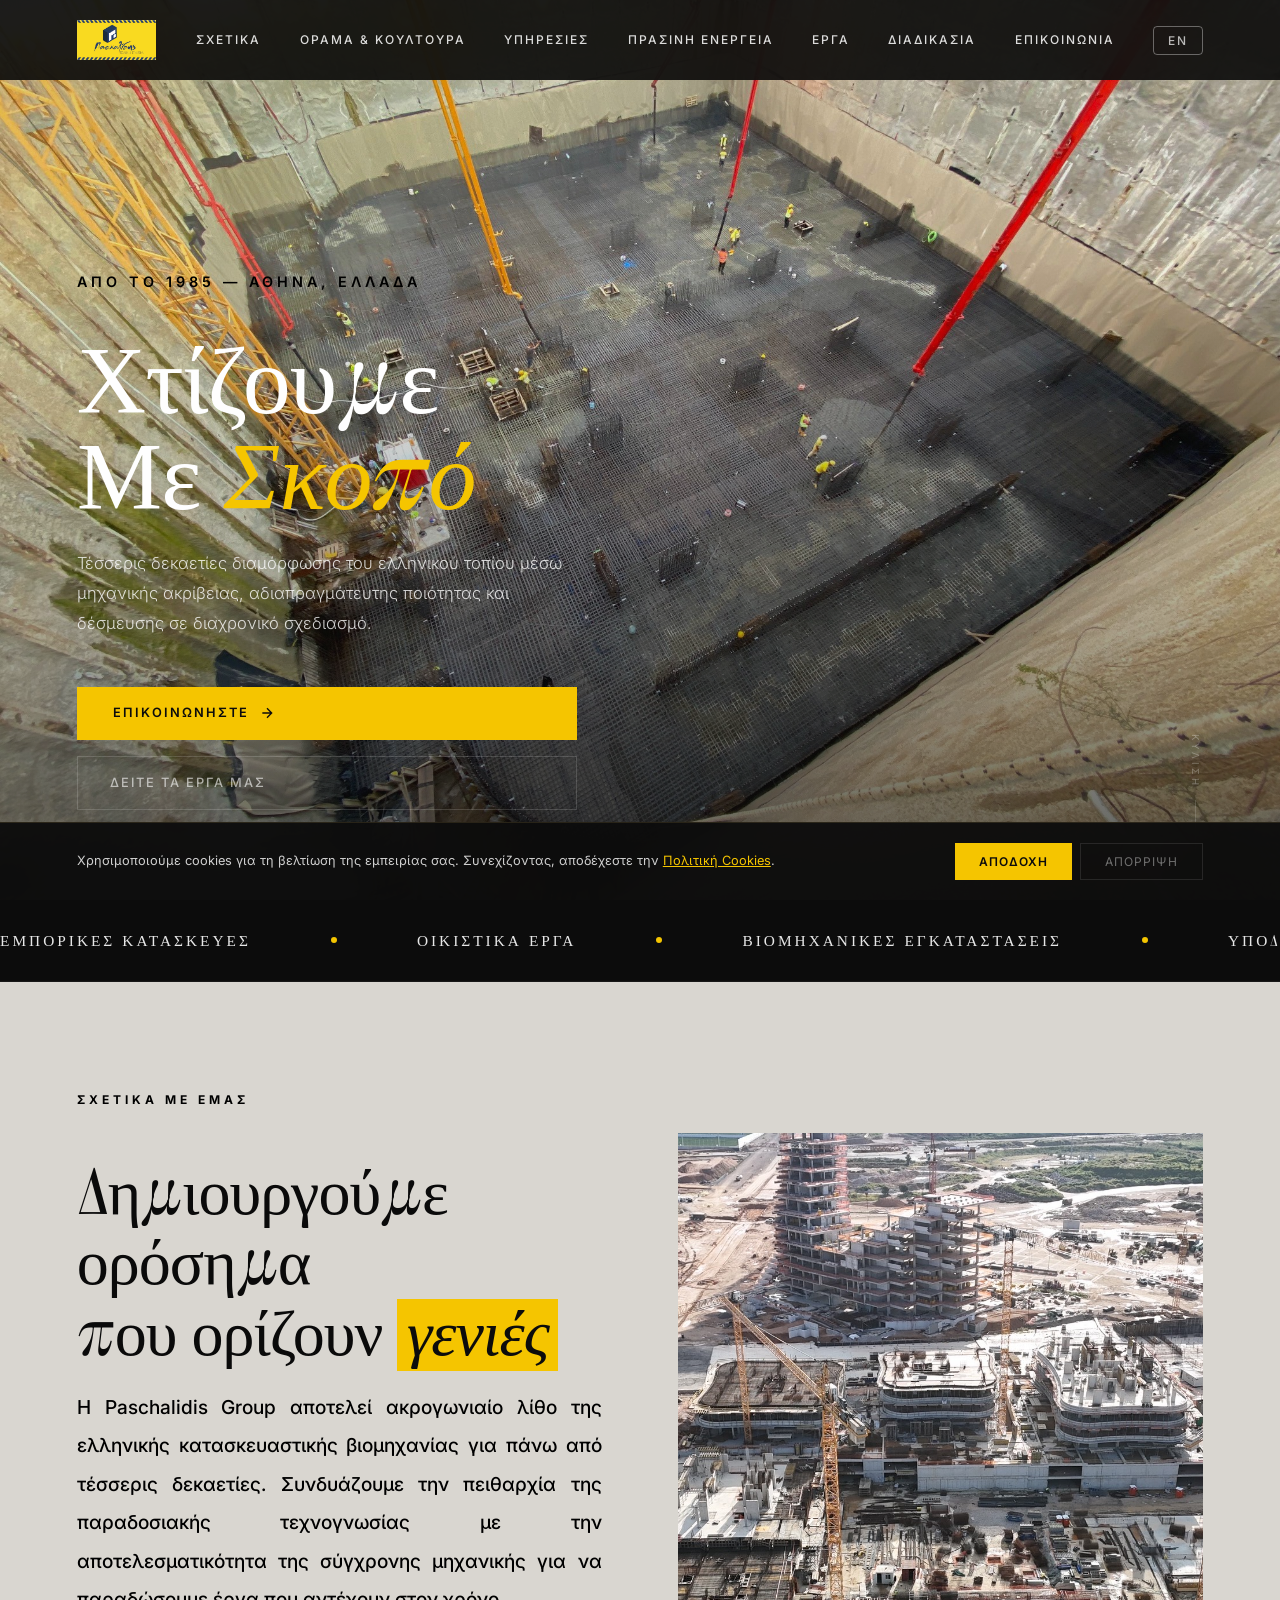
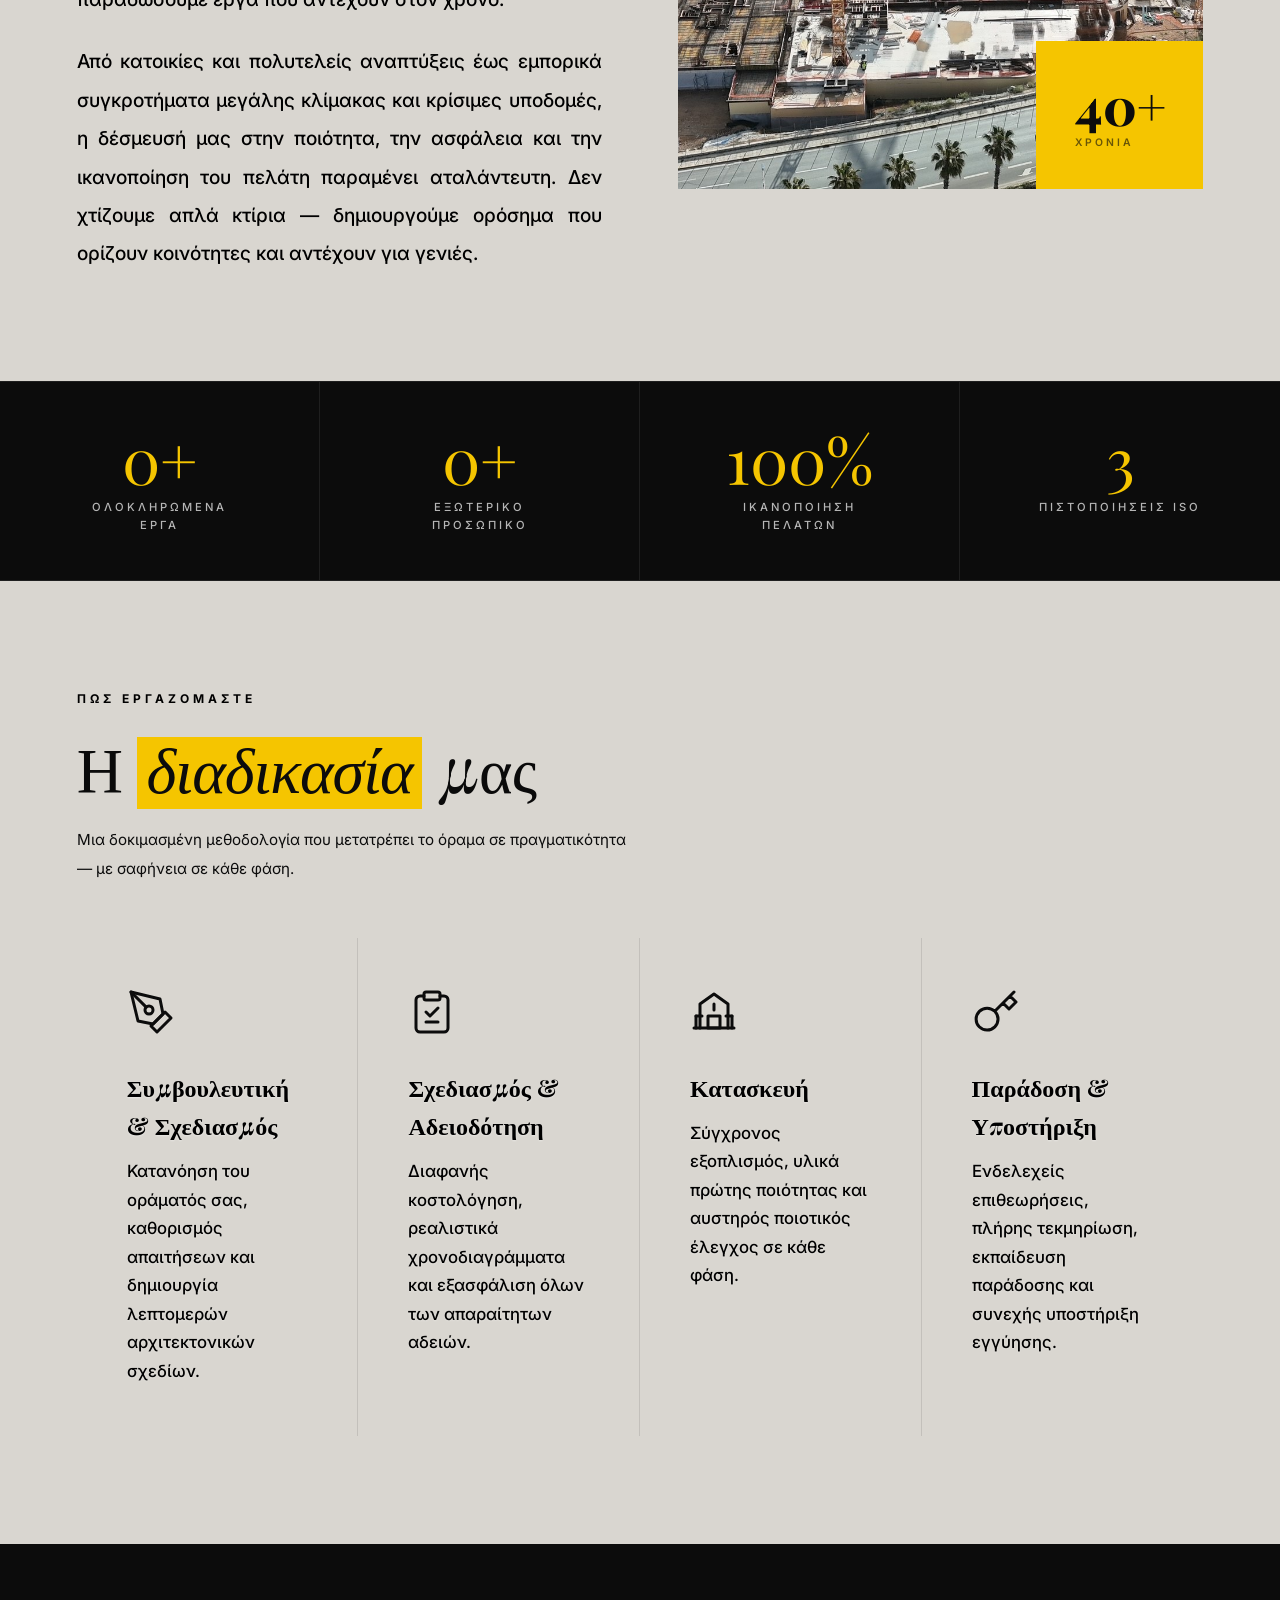
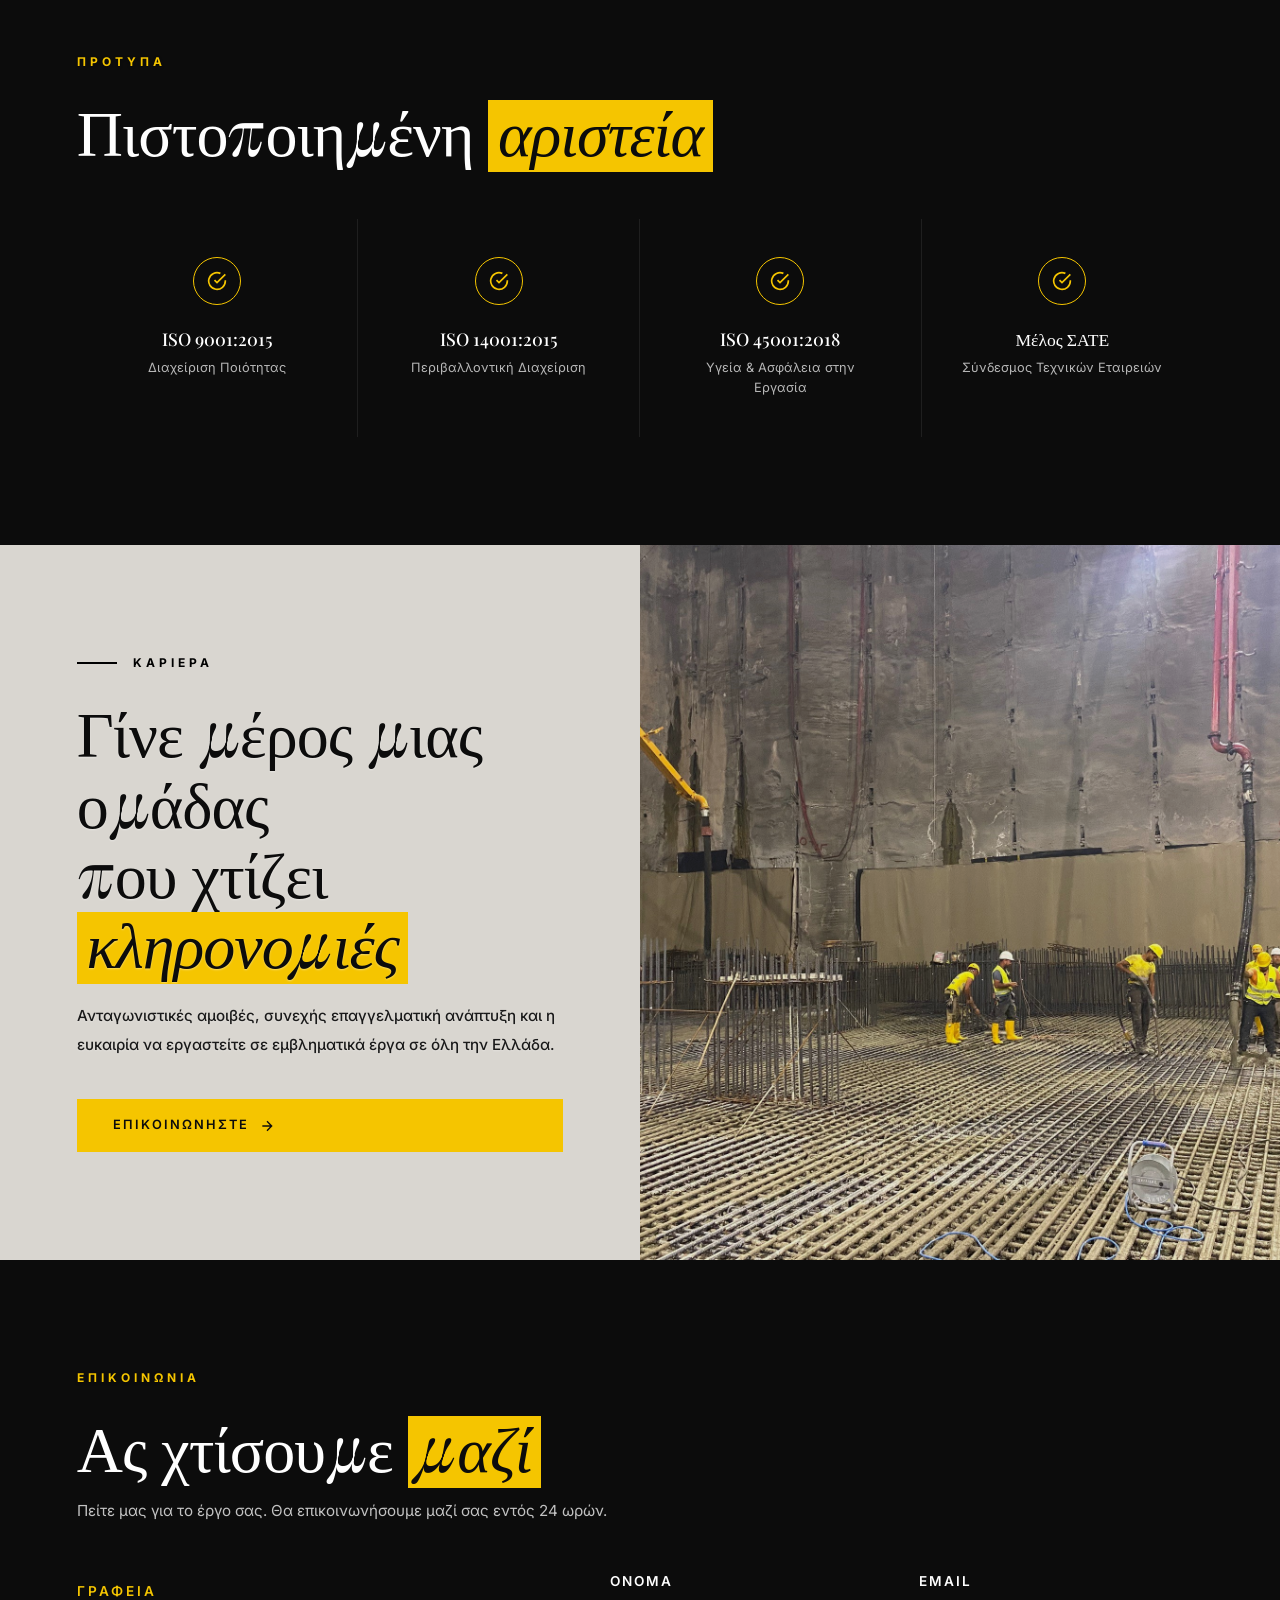
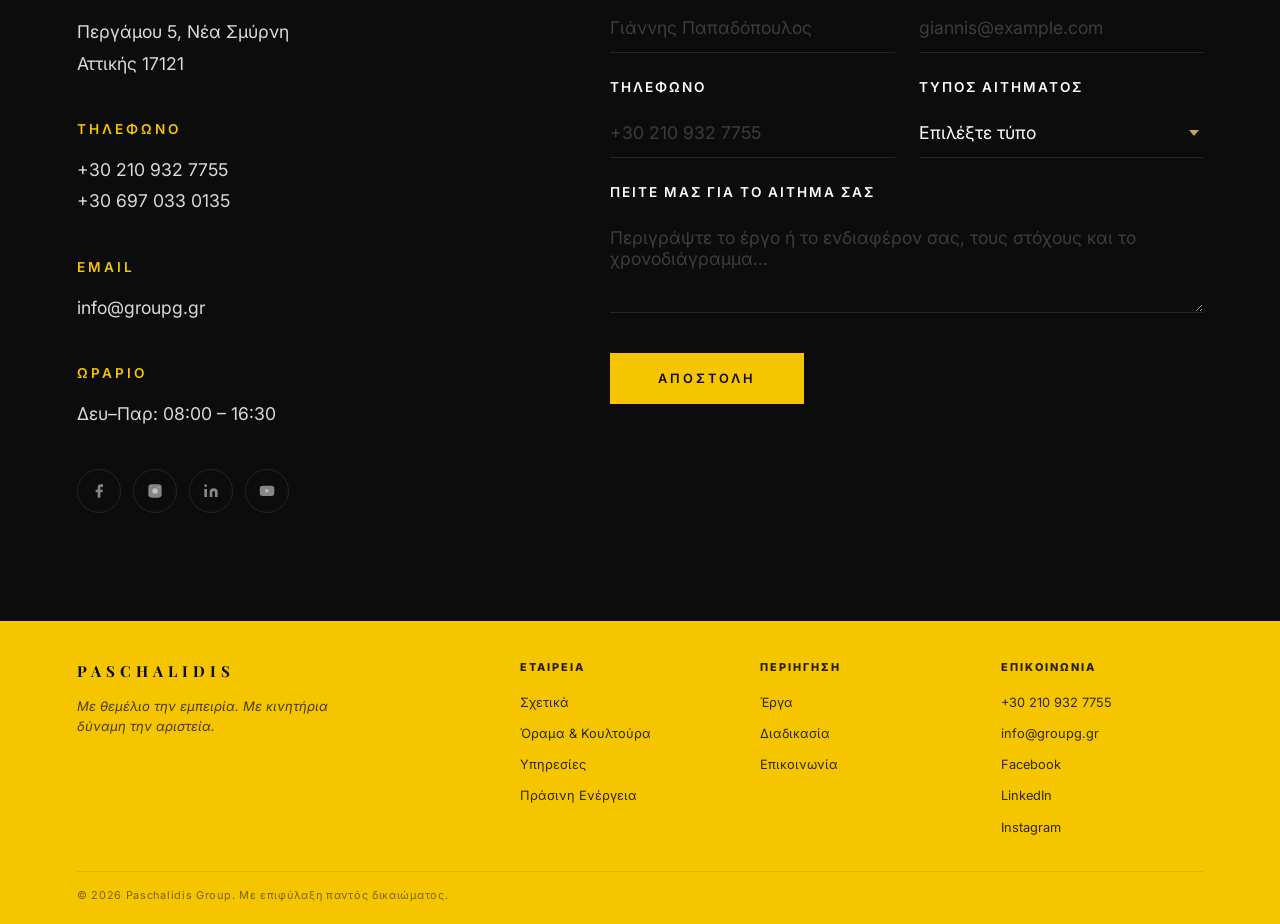
==== commit 8937a306: "Add files via upload" ====
--- a/index.html
+++ b/index.html
@@ -990,6 +990,7 @@
     </style>
 </head>
 <body class="lang-el">
+    <script>try{if(localStorage.getItem('site-lang')==='en')document.body.classList.remove('lang-el');}catch(e){}</script>
 
     <!-- Skip Nav -->
     <a href="#main" class="skip-nav">Skip to main content</a>
@@ -1068,7 +1069,8 @@
             </div>
         </div>
         <div class="hero-scroll" aria-hidden="true">
-            <span>Scroll</span>
+            <span data-lang="en">Scroll</span>
+            <span data-lang="el">Κύλιση</span>
             <div class="scroll-line"></div>
         </div>
     </section>
@@ -1769,7 +1771,7 @@
         <div class="footer-grid" data-lang="en">
             <div>
                 <div class="footer-logo">Paschalidis</div>
-                <p class="footer-brand-text">Premier construction group in Greece. Four decades of landmark projects defined by precision, quality, and enduring design.</p>
+                <p class="footer-brand-text"><em>Built on experience. Driven by excellence.</em></p>
             </div>
             <div class="footer-col">
                 <h4>Services</h4>
@@ -1806,7 +1808,7 @@
         <div class="footer-grid" data-lang="el">
             <div>
                 <div class="footer-logo">Paschalidis</div>
-                <p class="footer-brand-text">Κορυφαία κατασκευαστική εταιρεία στην Ελλάδα. Τέσσερις δεκαετίες εμβληματικών έργων με ακρίβεια, ποιότητα και διαχρονικό σχεδιασμό.</p>
+                <p class="footer-brand-text"><em>Με θεμέλιο την εμπειρία. Με κινητήρια δύναμη την αριστεία.</em></p>
             </div>
             <div class="footer-col">
                 <h4>Υπηρεσίες</h4>
@@ -1870,20 +1872,18 @@
         'use strict';
 
         // Language toggle
+        function applyLang(isGreek) {
+            document.body.classList.toggle('lang-el', isGreek);
+            document.getElementById('langToggle').textContent = isGreek ? 'EN' : 'ΕΛ';
+            document.documentElement.lang = isGreek ? 'el' : 'en';
+        }
         window.toggleLang = function(e) {
             e.preventDefault();
-            var body = document.body;
-            var btn = document.getElementById('langToggle');
-            if (body.classList.contains('lang-el')) {
-                body.classList.remove('lang-el');
-                btn.textContent = 'ΕΛ';
-                document.documentElement.lang = 'en';
-            } else {
-                body.classList.add('lang-el');
-                btn.textContent = 'EN';
-                document.documentElement.lang = 'el';
-            }
+            var isGreek = !document.body.classList.contains('lang-el');
+            applyLang(isGreek);
+            try { localStorage.setItem('site-lang', isGreek ? 'el' : 'en'); } catch (err) {}
         };
+        applyLang(document.body.classList.contains('lang-el'));
 
         document.querySelectorAll('.footer-grid[data-lang]').forEach(function(footerGrid){
             var links = footerGrid.dataset.lang === 'en'
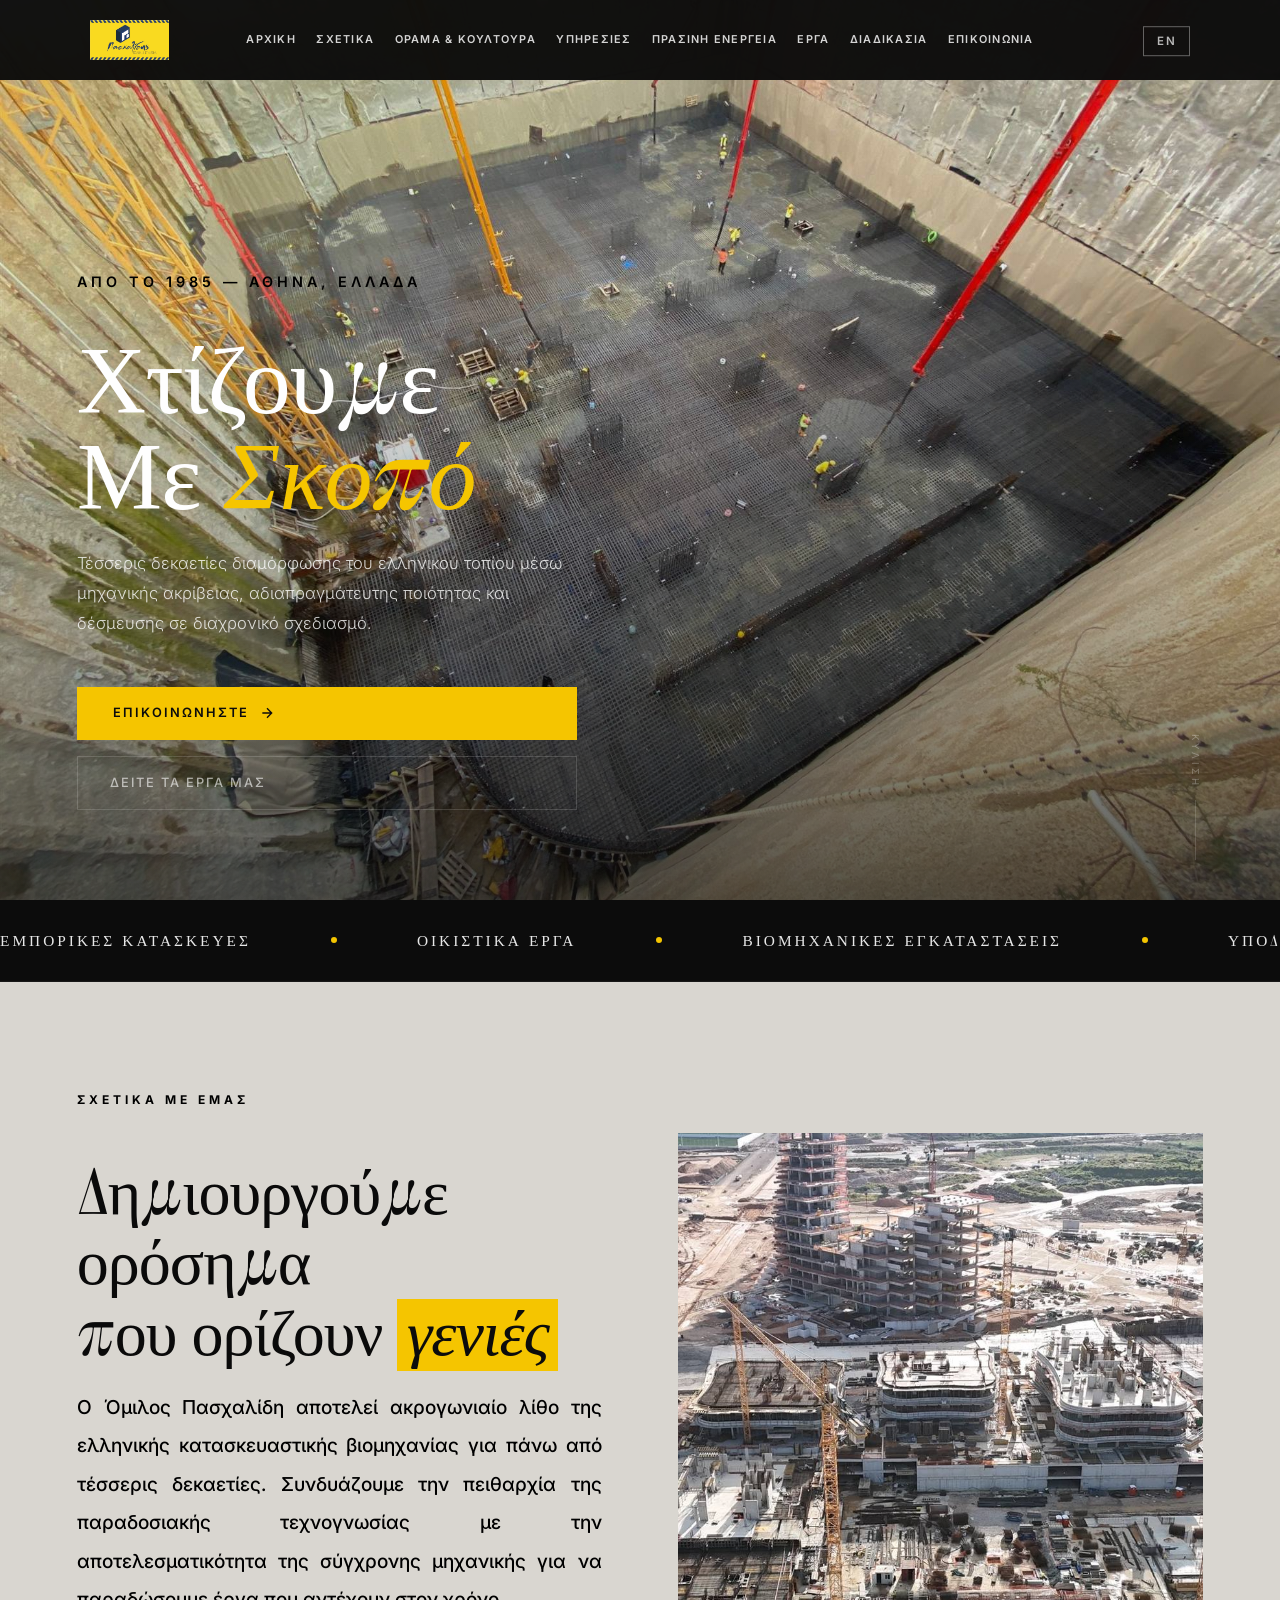
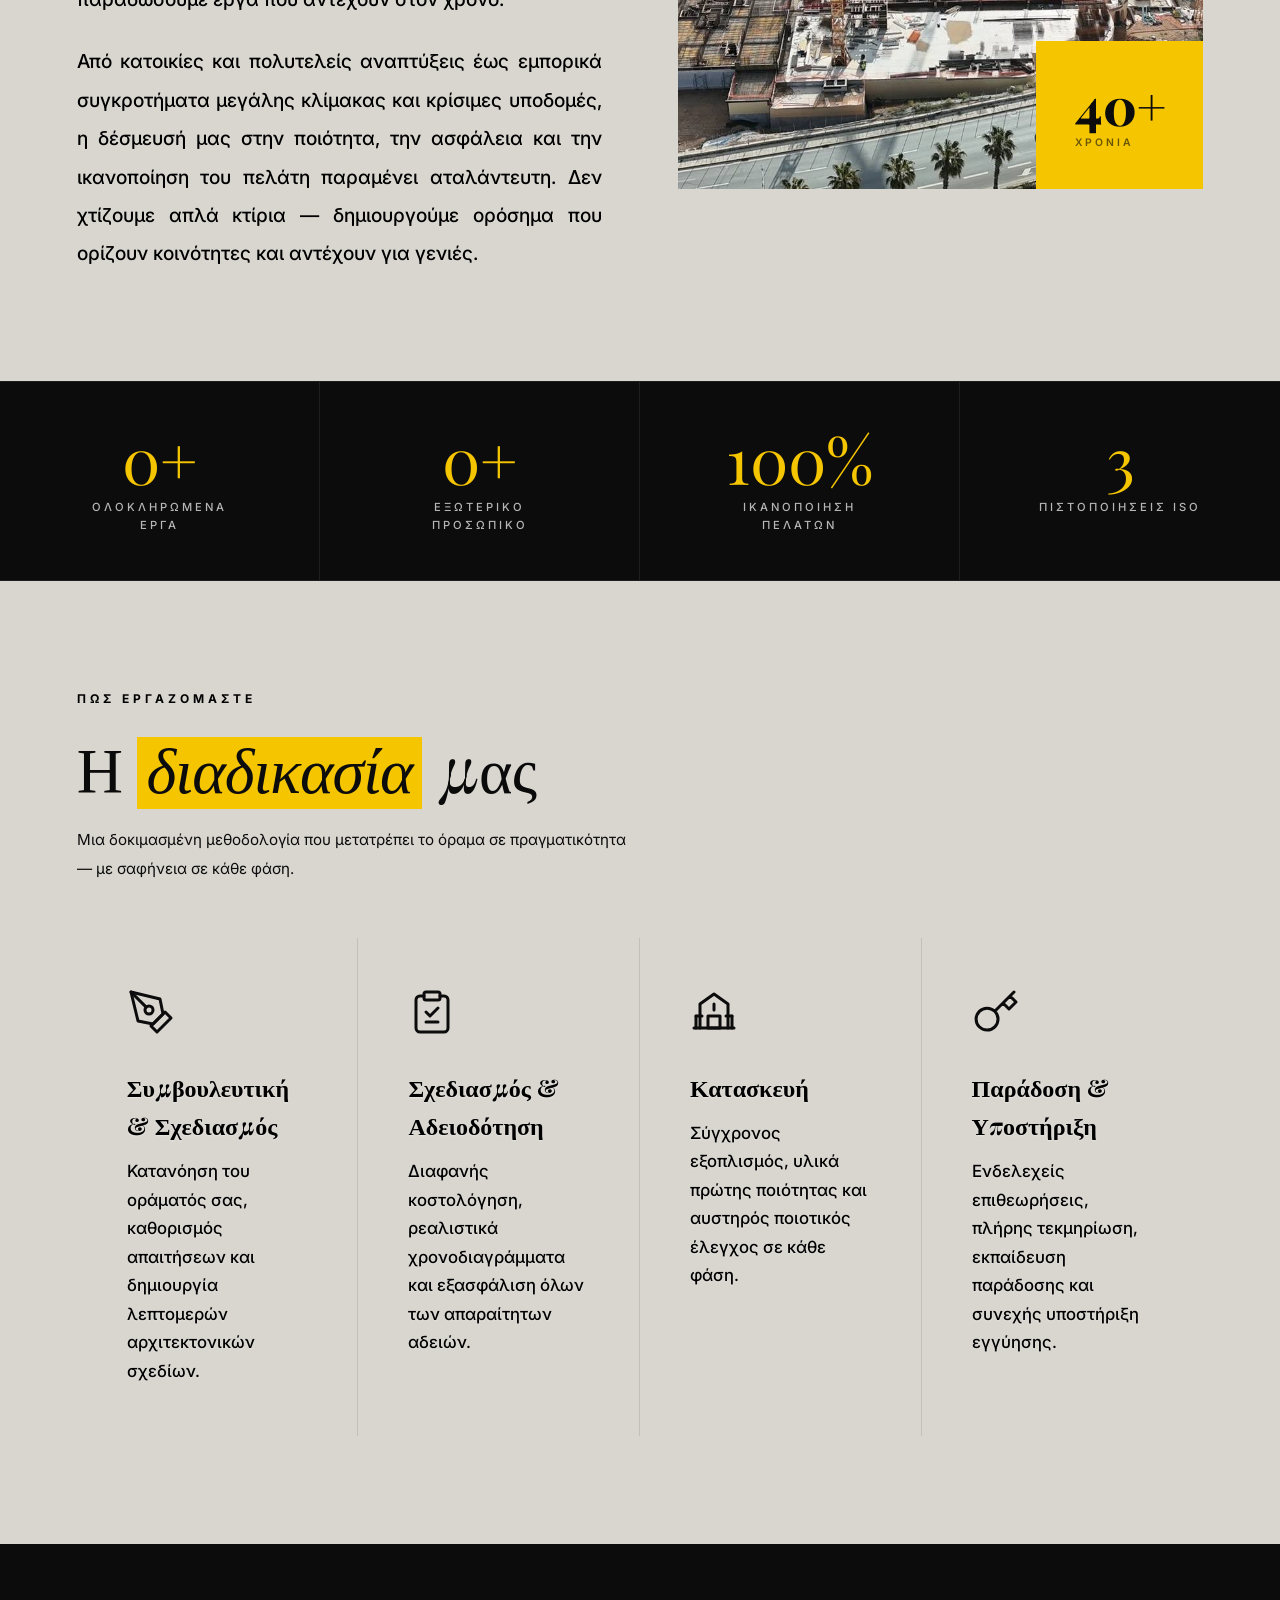
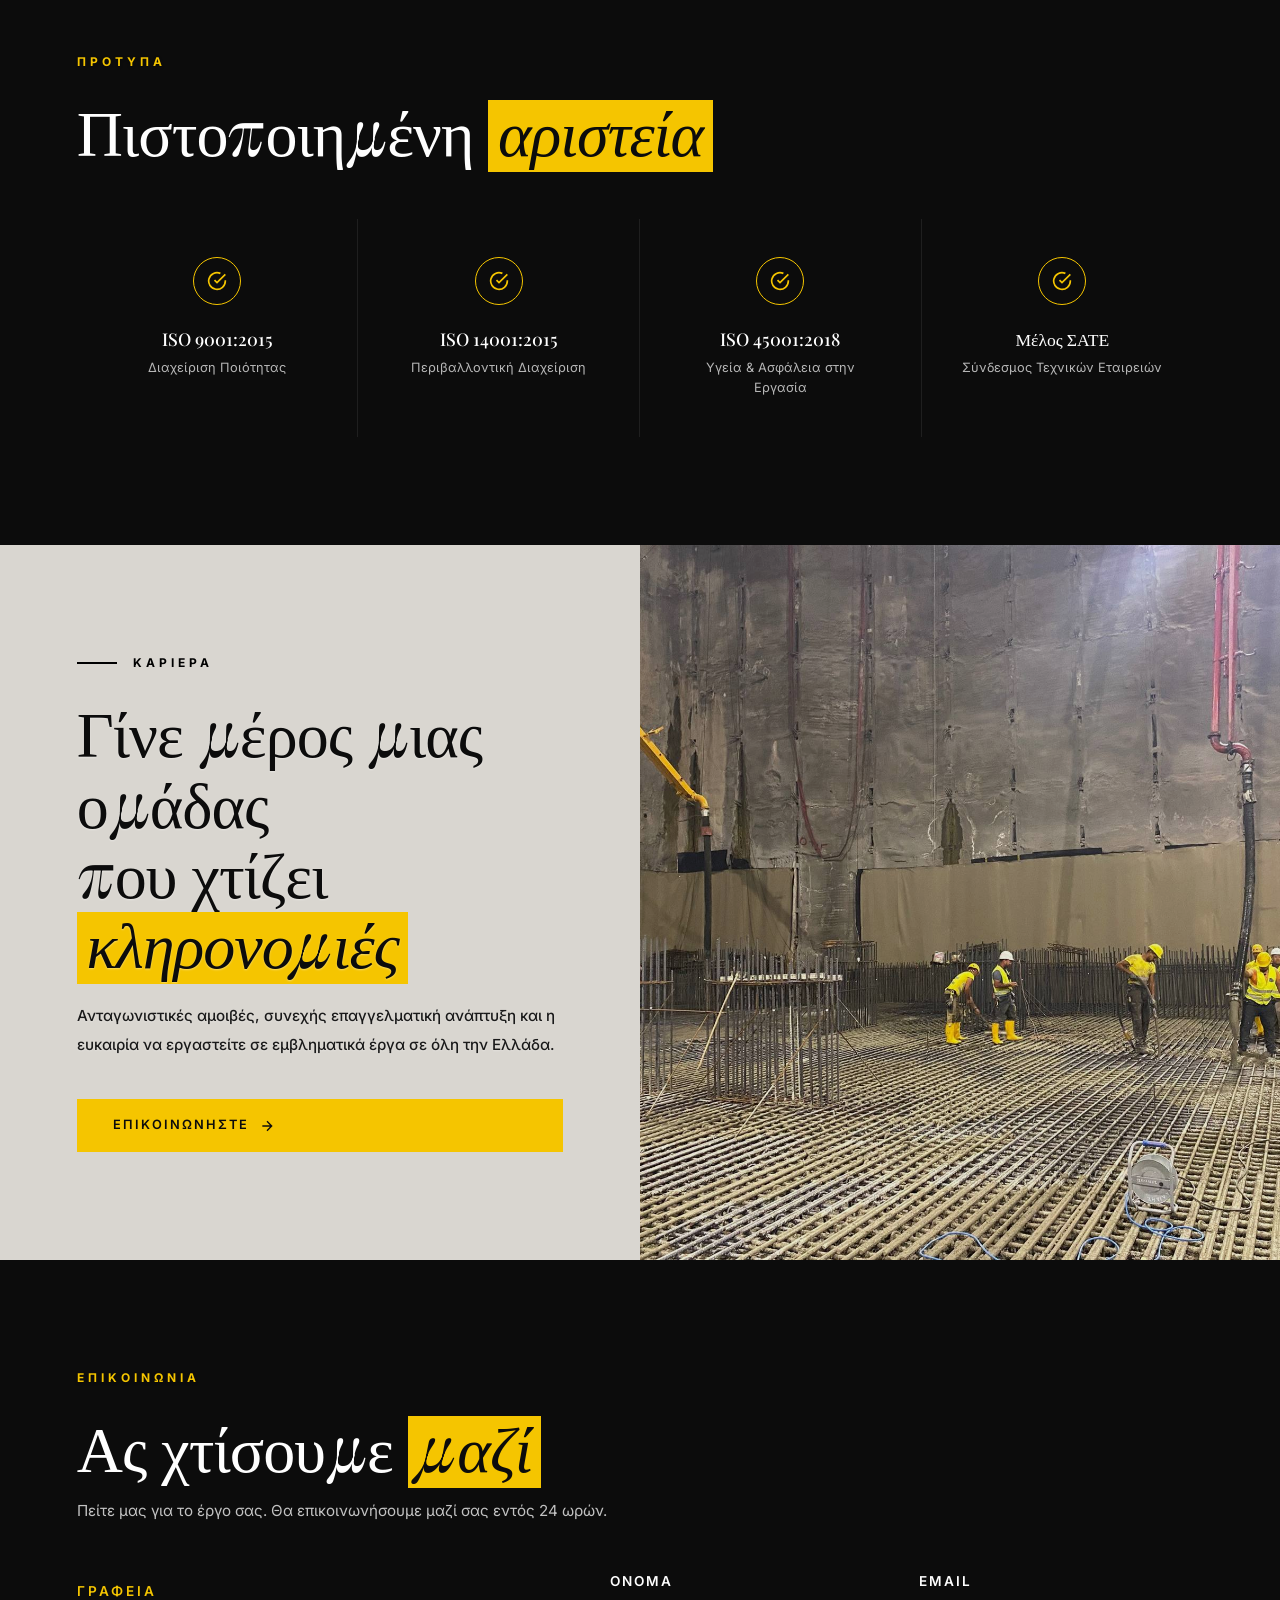
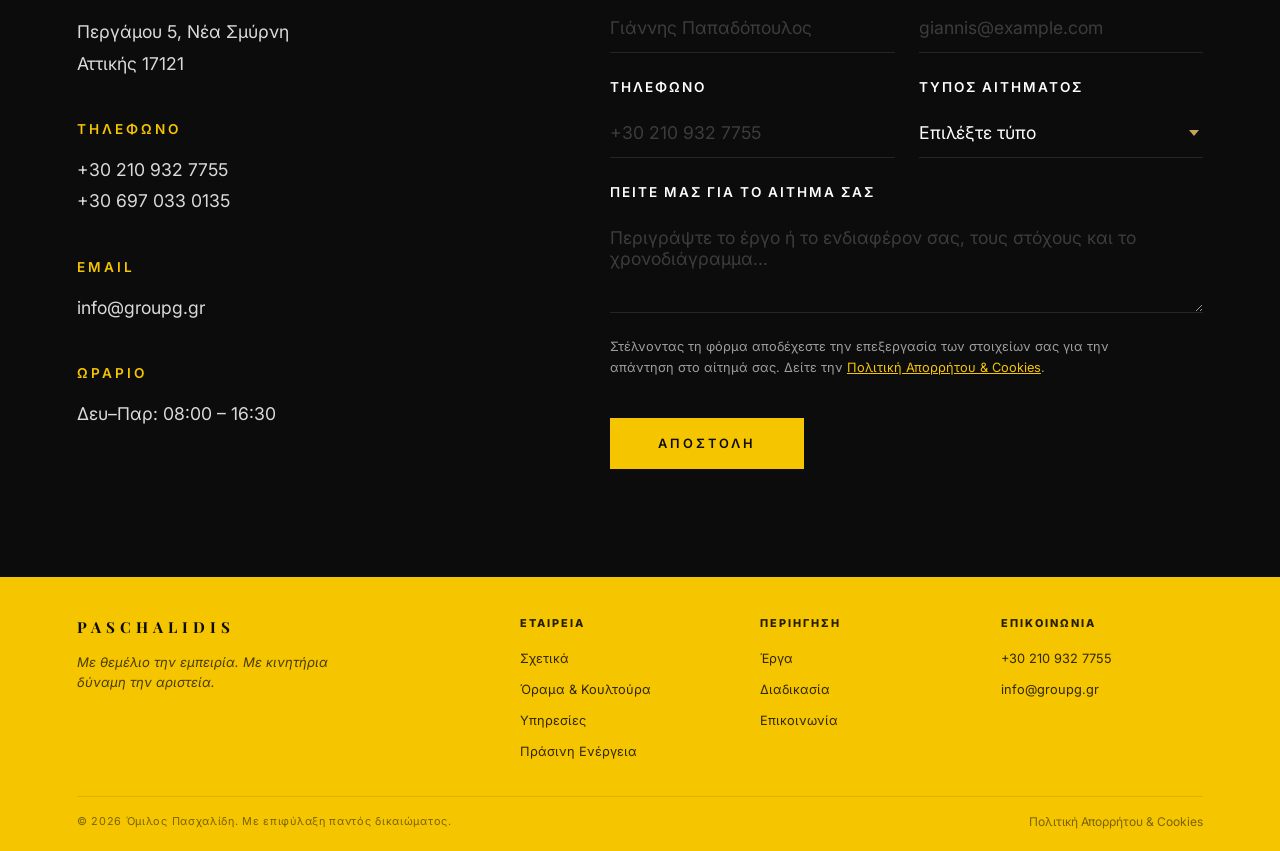
==== commit e2681cdb: "Add files via upload" ====
--- a/index.html
+++ b/index.html
@@ -3,21 +3,25 @@
 <head>
     <meta charset="UTF-8">
     <meta name="viewport" content="width=device-width, initial-scale=1.0">
-    <title>PASCHALIDIS — Construction Excellence Since 1985</title>
-    <meta name="description" content="PASCHALIDIS Group — Premier construction group in Greece. 40+ years delivering landmark commercial, residential & infrastructure projects with uncompromising quality.">
-    <meta name="keywords" content="construction company Greece, Paschalidis, commercial construction, residential projects, infrastructure, Athens builder">
+    <title>PASCHALIDIS — Κατασκευές από το 1985 | Construction Since 1985</title>
+    <meta name="description" content="Όμιλος Πασχαλίδη — κατασκευαστικός όμιλος στην Ελλάδα. Πάνω από 40 χρόνια εμπορικά, οικιστικά έργα και υποδομές με αδιαπραγμάτευτη ποιότητα. | Paschalidis Group — construction group in Greece, 40+ years of commercial, residential and infrastructure projects.">
+    <meta name="keywords" content="κατασκευαστική εταιρεία, Πασχαλίδης, κατασκευές Αθήνα, construction company Greece, Paschalidis, commercial construction, residential projects, infrastructure">
     <meta name="author" content="Paschalidis Group">
     <meta name="robots" content="index, follow">
-    <link rel="canonical" href="https://paschalidis.gr/en/">
+    <link rel="canonical" href="https://paschalidis.gr/">
     <meta property="og:type" content="website">
-    <meta property="og:title" content="PASCHALIDIS — Construction Group">
-    <meta property="og:description" content="Premier construction group in Greece — 40+ years of landmark projects.">
-    <meta property="og:locale" content="en_US">
+    <meta property="og:site_name" content="Paschalidis Group">
+    <meta property="og:url" content="https://paschalidis.gr/">
+    <meta property="og:title" content="PASCHALIDIS — Όμιλος Πασχαλίδη | Construction Group">
+    <meta property="og:description" content="Κατασκευαστικός όμιλος στην Ελλάδα — πάνω από 40 χρόνια εμβληματικών έργων. Construction group in Greece — 40+ years of landmark projects.">
+    <meta property="og:locale" content="el_GR">
+    <meta property="og:locale:alternate" content="en_US">
+    <meta name="twitter:card" content="summary_large_image">
     <meta name="theme-color" content="#0c0c0c">
-    <link rel="icon" type="image/svg+xml" href="logo_greek.svg">
-    <meta property="og:image" content="ELLINIKO%20Construction%204.jpg">
-    <meta property="og:image:width" content="2016">
-    <meta property="og:image:height" content="1134">
+    <link rel="icon" type="image/svg+xml" href="logo-greek.svg">
+    <meta property="og:image" content="https://paschalidis.gr/elliniko-construction-4.jpg">
+    <meta property="og:image:width" content="1800">
+    <meta property="og:image:height" content="1012">
 
     <link rel="preconnect" href="https://fonts.googleapis.com">
     <link rel="preconnect" href="https://fonts.gstatic.com" crossorigin>
@@ -33,972 +37,24 @@
         "email": "info@groupg.gr",
         "address": {"@type": "PostalAddress", "streetAddress": "Pergamou 5", "addressLocality": "Nea Smyrni", "postalCode": "17121", "addressCountry": "GR"},
         "foundingDate": "1985",
-        "description": "Premier construction group in Greece"
+        "description": "Κατασκευαστικός όμιλος στην Ελλάδα — Construction group in Greece",
+        "image": "https://paschalidis.gr/elliniko-construction-4.jpg",
+        "knowsLanguage": ["el", "en"]
     }
     </script>
 
-    <style>
-        /* =============================================
-           PASCHALIDIS — Top-Tier Construction Website
-           Design: Editorial / Cinematic / Minimal
-           ============================================= */
-
-        *, *::before, *::after { margin: 0; padding: 0; box-sizing: border-box; }
-
-        :root {
-            --black: #0c0c0c;
-            --dark: #141414;
-            --dark-2: #1a1a1a;
-            --dark-3: #222;
-            --grey-900: #0a0a0a;
-            --grey-800: #151515;
-            --grey-700: #1a1a1a;
-            --grey-600: #2a2a2a;
-            --grey-500: #333;
-            --grey-400: #444;
-            --grey-300: #555;
-            --grey-200: #777;
-            --grey-100: #eee;
-            --cream: #f0ece4;
-            --warm-white: #e8e6e1;
-            --white: #fefefe;
-            --gold: #f5c500;
-            --gold-light: #f7d230;
-            --gold-dark: #d4a900;
-
-            --font-heading: 'Playfair Display', Georgia, 'Times New Roman', serif;
-            --font-body: 'Inter', -apple-system, BlinkMacSystemFont, 'Segoe UI', sans-serif;
-
-            --ease: cubic-bezier(0.25, 0.46, 0.45, 0.94);
-            --ease-out: cubic-bezier(0.16, 1, 0.3, 1);
-            --ease-smooth: cubic-bezier(0.76, 0, 0.24, 1);
-
-            --nav-h: 80px;
-            --section-pad: clamp(80px, 12vh, 160px);
-            --side-pad: clamp(24px, 6vw, 120px);
-        }
-
-        html { scroll-behavior: smooth; scroll-padding-top: var(--nav-h); }
-
-        body {
-            font-family: var(--font-body);
-            color: var(--grey-900);
-            background-color: #d9d6d0;
-            background-image: url('cement.jpg');
-            background-size: 800px auto;
-            background-repeat: repeat;
-            background-attachment: fixed;
-            line-height: 1.6;
-            overflow-x: hidden;
-            -webkit-font-smoothing: antialiased;
-            -moz-osx-font-smoothing: grayscale;
-        }
-
-        ::selection { background: var(--gold); color: var(--black); }
-
-        /* Language toggle — hide Greek by default, show on toggle */
-        [data-lang="el"] { display: none !important; }
-        body.lang-el [data-lang="el"] { display: block !important; }
-        body.lang-el [data-lang="en"] { display: none !important; }
-
-        /* Restore correct display types when active */
-        body.lang-el .hero-cta[data-lang="el"],
-        body.lang-el .process-grid[data-lang="el"],
-        body.lang-el .contact-grid[data-lang="el"],
-        body.lang-el .footer-grid[data-lang="el"],
-        body.lang-el .stats[data-lang="el"],
-        body.lang-el .cert-row[data-lang="el"],
-        body.lang-el .careers-cta[data-lang="el"] { display: grid !important; }
-
-        body.lang-el .marquee-track[data-lang="el"],
-        body.lang-el .footer-bottom[data-lang="el"],
-        body.lang-el .social-links[data-lang="el"] { display: flex !important; }
-
-        body.lang-el .nav-links a[data-lang="el"] { display: block !important; }
-        body.lang-el button[data-lang="el"] { display: inline-block !important; }
-        body.lang-el span[data-lang="el"] { display: inline !important; }
-        span[data-lang="el"] { display: none !important; }
-        body.lang-el span[data-lang="en"] { display: none !important; }
-        body.lang-el .preloader-text[data-lang="el"] { display: block !important; }
-        .project-desc[data-lang="el"] { display: none !important; }
-        body.lang-el .project-desc[data-lang="el"] { display: block !important; }
-        body.lang-el .project-desc[data-lang="en"] { display: none !important; }
-        body.lang-el .project-card:hover .project-desc[data-lang="el"] { display: block !important; }
-
-        img { display: block; max-width: 100%; image-rendering: -webkit-optimize-contrast; image-rendering: crisp-edges; }
-
-        a { color: inherit; text-decoration: none; }
-
-        .skip-nav {
-            position: absolute; top: -100%; left: 50%; transform: translateX(-50%);
-            background: var(--gold); color: var(--black); padding: 12px 24px;
-            border-radius: 0 0 8px 8px; z-index: 9999; font-weight: 600;
-        }
-        .skip-nav:focus { top: 0; }
-
-        /* ===== PRELOADER ===== */
-        .preloader {
-            position: fixed; inset: 0; background: var(--black); z-index: 10000;
-            display: flex; align-items: center; justify-content: center;
-            flex-direction: column; gap: 1.5rem;
-            padding: 20px;
-            transition: opacity .4s ease, visibility 0s .4s;
-        }
-        .preloader.done {
-            opacity: 0;
-            visibility: hidden;
-            pointer-events: none;
-        }
-        .preloader-text {
-            font-family: var(--font-heading); font-size: clamp(1.2rem, 3vw, 2.5rem);
-            color: var(--gold); letter-spacing: clamp(4px, 1.5vw, 12px); text-transform: uppercase;
-            text-align: center;
-            opacity: 0;
-            animation: preloaderFadeIn .5s var(--ease-smooth) .1s forwards;
-        }
-        .preloader-text span {
-            display: inline-block;
-        }
-        .preloader-logo {
-            opacity: 0;
-            animation: preloaderFadeIn .5s var(--ease-smooth) 0s forwards;
-        }
-        .preloader-logo img { height: 100px; width: auto; }
-        @keyframes preloaderFadeIn {
-            0% { opacity: 0; transform: scale(0.9); }
-            100% { opacity: 1; transform: scale(1); }
-        }
-
-        /* Box reveal overlay */
-        .reveal-grid {
-            position: fixed; inset: 0; z-index: 9999;
-            display: grid;
-            grid-template-columns: repeat(6, 1fr);
-            grid-template-rows: repeat(3, 1fr);
-            pointer-events: none;
-        }
-        .reveal-grid.hidden { display: none; }
-        .reveal-box {
-            background: var(--black);
-            transition: transform .5s cubic-bezier(0.645, 0.045, 0.355, 1);
-            transform: scaleY(1);
-            transform-origin: top center;
-        }
-        .reveal-box.open {
-            transform: scaleY(0);
-        }
-
-        /* ===== NAVIGATION ===== */
-        .nav {
-            position: fixed; top: 0; width: 100%; z-index: 1000;
-            padding: 0 var(--side-pad); height: var(--nav-h);
-            display: flex; align-items: center; justify-content: space-between;
-            transition: background .5s var(--ease), box-shadow .5s var(--ease), backdrop-filter .5s;
-            background: rgba(12,12,12,.92); backdrop-filter: blur(30px) saturate(180%);
-        }
-        .nav.scrolled {
-            background: rgba(12,12,12,.92); backdrop-filter: blur(30px) saturate(180%);
-            box-shadow: 0 1px 0 rgba(255,255,255,.05);
-        }
-
-        .nav-logo {
-            display: flex; align-items: center;
-            transition: opacity .3s;
-        }
-        .nav-logo img { height: 40px; width: auto; }
-        .nav-logo:hover { opacity: .7; }
-
-        .nav-links { display: flex; gap: clamp(1.5rem, 3vw, 3rem); list-style: none; align-items: center; }
-        .nav-links a {
-            font-size: .75rem; font-weight: 500; color: rgba(255,255,255,.85);
-            letter-spacing: 2px; text-transform: uppercase; transition: color .3s;
-            position: relative;
-        }
-        .nav-links a:hover { color: var(--gold); }
-        .nav-links .nav-contact-btn {
-            color: var(--black); background: var(--gold); padding: 10px 24px;
-            border-radius: 0; font-weight: 600; transition: all .3s;
-        }
-        .nav-links .nav-contact-btn:hover { background: var(--gold-light); transform: translateY(-1px); }
-        .nav-lang { color: rgba(255,255,255,.7) !important; border: 1px solid rgba(255,255,255,.35); padding: 6px 14px; border-radius: 4px; }
-        .nav-lang:hover { color: var(--gold) !important; border-color: var(--gold); }
-
-        /* Hamburger */
-        .nav-toggle {
-            display: none; background: none; border: none; cursor: pointer;
-            width: 32px; height: 24px; position: relative; z-index: 1001;
-        }
-        .nav-toggle span {
-            display: block; width: 100%; height: 1.5px; background: var(--gold);
-            position: absolute; left: 0; transition: all .4s var(--ease-smooth);
-        }
-        .nav-toggle span:nth-child(1) { top: 0; }
-        .nav-toggle span:nth-child(2) { top: 50%; transform: translateY(-50%); }
-        .nav-toggle span:nth-child(3) { bottom: 0; }
-        .nav-toggle.active span:nth-child(1) { top: 50%; transform: translateY(-50%) rotate(45deg); }
-        .nav-toggle.active span:nth-child(2) { opacity: 0; }
-        .nav-toggle.active span:nth-child(3) { bottom: 50%; transform: translateY(50%) rotate(-45deg); }
-
-        /* ===== HERO ===== */
-        .hero {
-            height: 100vh; min-height: 700px; position: relative;
-            display: flex; align-items: flex-end;
-            padding: 0 var(--side-pad) clamp(60px, 10vh, 120px);
-            background: var(--black); overflow: hidden;
-        }
-        .hero-slides {
-            position: absolute; inset: 0;
-        }
-        .hero-slide {
-            position: absolute; inset: 0;
-            background-size: cover; background-position: center;
-            opacity: 0; transform: scale(1.03);
-            transition: opacity 1.5s var(--ease-smooth), transform 8s linear;
-            image-rendering: -webkit-optimize-contrast;
-        }
-        .hero-slide.active {
-            opacity: 1; transform: scale(1);
-        }
-        .hero-overlay {
-            position: absolute; inset: 0;
-            background: linear-gradient(180deg,
-                rgba(12,12,12,.15) 0%,
-                rgba(12,12,12,.05) 30%,
-                rgba(12,12,12,.35) 70%,
-                rgba(12,12,12,.7) 100%
-            );
-        }
-        /* Film grain overlay */
-        .hero-grain {
-            position: absolute; inset: 0; opacity: .015; pointer-events: none;
-            background-image: url("data:image/svg+xml,%3Csvg viewBox='0 0 256 256' xmlns='http://www.w3.org/2000/svg'%3E%3Cfilter id='n'%3E%3CfeTurbulence type='fractalNoise' baseFrequency='.85' numOctaves='4' stitchTiles='stitch'/%3E%3C/filter%3E%3Crect width='100%25' height='100%25' filter='url(%23n)' opacity='.5'/%3E%3C/svg%3E");
-        }
-
-        .hero-content { position: relative; z-index: 2; max-width: 900px; }
-
-        .hero-tag {
-            display: inline-block; font-size: .9rem; font-weight: 600;
-            color: #000; letter-spacing: 4px; text-transform: uppercase;
-            margin-bottom: 2rem; opacity: 0; transform: translateY(20px);
-        }
-        .hero.loaded .hero-tag { opacity: 1; transform: translateY(0); transition: all 1s var(--ease-out) .6s; }
-
-        .hero-title {
-            font-family: var(--font-heading); font-weight: 400;
-            font-size: clamp(3rem, 7.5vw, 7rem); line-height: 1;
-            color: var(--white); letter-spacing: -1px;
-            margin-bottom: 2rem;
-        }
-        .hero-title .line {
-            display: block; overflow: hidden;
-        }
-        .hero-title .line span {
-            display: block; transform: translateY(110%);
-        }
-        .hero.loaded .hero-title .line span {
-            transform: translateY(0);
-            transition: transform 1.2s var(--ease-out);
-        }
-        .hero.loaded .hero-title .line:nth-child(2) span { transition-delay: .15s; }
-        .hero.loaded .hero-title .line:nth-child(3) span { transition-delay: .3s; }
-
-        .hero-title em {
-            font-style: italic; color: var(--gold); font-weight: 500;
-        }
-
-        .hero-sub {
-            font-size: clamp(.9rem, 1.3vw, 1.15rem); color: rgba(255,255,255,.8);
-            max-width: 500px; line-height: 1.8; font-weight: 300;
-            opacity: 0; transform: translateY(20px);
-        }
-        .hero.loaded .hero-sub { opacity: 1; transform: translateY(0); transition: all 1s var(--ease-out) .8s; }
-
-        .hero-cta {
-            margin-top: 3rem; display: flex; gap: 1rem; align-items: center;
-            opacity: 0; transform: translateY(20px);
-        }
-        .hero.loaded .hero-cta { opacity: 1; transform: translateY(0); transition: all 1s var(--ease-out) 1s; }
-
-        .btn-gold {
-            display: inline-flex; align-items: center; gap: 10px;
-            padding: 16px 36px; background: var(--gold); color: var(--black);
-            font-size: .8rem; font-weight: 600; letter-spacing: 2px; text-transform: uppercase;
-            border: none; border-radius: 0; cursor: pointer; font-family: var(--font-body);
-            transition: all .4s var(--ease);
-        }
-        .btn-gold:hover { background: var(--gold-light); letter-spacing: 3px; }
-        .btn-gold svg { width: 16px; height: 16px; transition: transform .3s; }
-        .btn-gold:hover svg { transform: translateX(4px); }
-
-        .btn-ghost {
-            display: inline-flex; align-items: center; gap: 8px;
-            padding: 16px 32px; background: transparent; color: rgba(255,255,255,.6);
-            font-size: .8rem; font-weight: 500; letter-spacing: 2px; text-transform: uppercase;
-            border: 1px solid rgba(255,255,255,.15); cursor: pointer; font-family: var(--font-body);
-            transition: all .4s var(--ease); text-decoration: none;
-        }
-        .btn-ghost:hover { color: var(--gold); border-color: var(--gold); }
-
-        /* Scroll indicator */
-        .hero-scroll {
-            position: absolute; bottom: 40px; right: var(--side-pad);
-            display: flex; flex-direction: column; align-items: center; gap: 12px;
-            color: rgba(255,255,255,.3); z-index: 2;
-        }
-        .hero-scroll span {
-            font-size: .6rem; letter-spacing: 3px; text-transform: uppercase;
-            writing-mode: vertical-rl;
-        }
-        .scroll-line {
-            width: 1px; height: 60px; background: rgba(255,255,255,.15);
-            position: relative; overflow: hidden;
-        }
-        .scroll-line::after {
-            content: ''; position: absolute; top: -100%; left: 0;
-            width: 100%; height: 100%; background: var(--gold);
-            animation: scrollLine 2s var(--ease) infinite;
-        }
-        @keyframes scrollLine { 0% { top: -100%; } 100% { top: 100%; } }
-
-
-        /* ===== REVEAL ANIMATIONS ===== */
-        .reveal {
-            opacity: 0; transform: translateY(60px);
-            transition: opacity 1s var(--ease-out), transform 1s var(--ease-out);
-        }
-        .reveal.visible { opacity: 1; transform: translateY(0); }
-        .reveal-delay-1 { transition-delay: .1s; }
-        .reveal-delay-2 { transition-delay: .2s; }
-        .reveal-delay-3 { transition-delay: .3s; }
-        .reveal-delay-4 { transition-delay: .4s; }
-
-
-        /* ===== MARQUEE ===== */
-        .marquee {
-            padding: 28px 0; background: var(--black); overflow: hidden;
-            border-bottom: 1px solid rgba(255,255,255,.05);
-        }
-        .marquee-track {
-            display: flex; gap: 80px; animation: marqueeScroll 30s linear infinite;
-            width: max-content;
-        }
-        .marquee-item {
-            font-family: var(--font-heading); font-size: clamp(.85rem, 1.2vw, 1.1rem);
-            color: rgba(255,255,255,.9); white-space: nowrap; display: flex; align-items: center; gap: 80px;
-            letter-spacing: 3px; text-transform: uppercase;
-        }
-        .marquee-item::after {
-            content: ''; width: 6px; height: 6px; background: var(--gold);
-            border-radius: 50%; flex-shrink: 0;
-        }
-        @keyframes marqueeScroll { 0% { transform: translateX(0); } 100% { transform: translateX(-50%); } }
-
-
-        /* ===== SECTION SHARED ===== */
-        .section { padding: var(--section-pad) var(--side-pad); }
-        .section-dark { background: var(--black); color: var(--white); }
-        .section-cream { background: var(--cream); }
-        .section-warm { background: transparent; }
-
-        .section-eyebrow {
-            font-size: .75rem; font-weight: 700; color: var(--gold);
-            letter-spacing: 4px; text-transform: uppercase; margin-bottom: 1.5rem;
-            display: flex; align-items: center; gap: 16px;
-            text-shadow: 0 1px 3px rgba(0,0,0,.4);
-        }
-        .section-eyebrow::before {
-            content: ''; width: 40px; height: 2px; background: var(--gold);
-        }
-        .section-warm .section-eyebrow {
-            color: #000;
-            text-shadow: none;
-        }
-        .section-warm .section-eyebrow::before {
-            background: #000;
-        }
-
-        .section-heading {
-            font-family: var(--font-heading); font-weight: 400;
-            font-size: clamp(2.2rem, 5vw, 4.5rem); line-height: 1.1;
-            letter-spacing: -1px;
-        }
-        .section-heading em { 
-            font-style: italic; color: var(--black); 
-            background: linear-gradient(to top, var(--gold) 85%, transparent 85%);
-            padding: 0 .15em;
-        }
-
-        .section-desc {
-            font-size: clamp(.95rem, 1.1vw, 1.1rem); line-height: 1.9;
-            color: var(--black); max-width: 560px; font-weight: 400;
-        }
-        .section-dark .section-desc { color: rgba(255,255,255,.75); }
-
-
-        /* ===== ABOUT ===== */
-        .about-grid {
-            display: grid; grid-template-columns: 1fr 1fr;
-            gap: clamp(40px, 6vw, 100px); align-items: start;
-        }
-        .about-left { padding-top: 20px; }
-        .about-right { position: relative; }
-
-        .about-img-wrapper {
-            position: relative; overflow: hidden; aspect-ratio: 4/5;
-        }
-        .about-img-wrapper img {
-            width: 100%; height: 100%; object-fit: cover;
-            transition: transform .8s var(--ease-smooth);
-            image-rendering: -webkit-optimize-contrast;
-        }
-        .about-img-wrapper:hover img { transform: scale(1.02); }
-
-        .about-experience-badge {
-            position: absolute; bottom: -1px; right: -1px;
-            background: var(--gold); padding: clamp(20px, 3vw, 40px);
-            display: flex; flex-direction: column;
-        }
-        .about-experience-badge .num {
-            font-family: var(--font-heading); font-size: clamp(2.5rem, 4vw, 4rem);
-            font-weight: 800; color: var(--black); line-height: 1;
-        }
-        .about-experience-badge .label {
-            font-size: .65rem; font-weight: 600; letter-spacing: 3px; text-transform: uppercase;
-            color: var(--black); opacity: .6; margin-top: 4px;
-        }
-
-        .about-text {
-            margin-top: 2rem; font-size: 1.2rem; line-height: 2;
-            color: #000; text-align: justify; font-weight: 500;
-        }
-        .about-text + .about-text { margin-top: 1.5rem; }
-
-
-        /* ===== STATS ===== */
-        .stats {
-            display: grid; grid-template-columns: repeat(4, 1fr);
-            border-top: 1px solid rgba(255,255,255,.08);
-            border-bottom: 1px solid rgba(255,255,255,.08);
-        }
-        .stat-item {
-            padding: clamp(40px, 5vh, 70px) var(--side-pad);
-            border-right: 1px solid rgba(255,255,255,.08);
-            text-align: center;
-        }
-        .stat-item:last-child { border-right: none; }
-        .stat-number {
-            font-family: var(--font-heading); font-size: clamp(2.5rem, 5vw, 4.5rem);
-            font-weight: 400; color: var(--gold); line-height: 1;
-            margin-bottom: .5rem;
-        }
-        .stat-label {
-            font-size: .7rem; font-weight: 500; letter-spacing: 3px;
-            text-transform: uppercase; color: rgba(255,255,255,.7);
-        }
-
-
-        /* ===== SERVICES ===== */
-        .services-list { margin-top: clamp(24px, 4vh, 50px); }
-        .service-row {
-            display: grid; grid-template-columns: 60px 1fr auto;
-            align-items: center; gap: clamp(20px, 3vw, 50px);
-            padding: clamp(18px, 2.5vh, 30px) 0;
-            border-bottom: 1px solid var(--grey-200);
-            cursor: default; transition: all .4s var(--ease);
-            position: relative;
-        }
-        .service-row:first-child { border-top: 1px solid var(--grey-200); }
-        .service-row:hover { padding-left: 20px; }
-
-        .service-num {
-            font-family: var(--font-heading); font-size: 1.3rem;
-            color: #000; font-weight: 600;
-        }
-        .service-row:hover .service-num { color: var(--gold); }
-
-        .service-info h3 {
-            font-family: var(--font-heading); font-size: clamp(1.8rem, 3.2vw, 2.8rem);
-            font-weight: 700; color: #000; line-height: 1.3;
-            transition: color .3s;
-            text-shadow: 0 1px 2px rgba(255,255,255,.5);
-        }
-        .service-row:hover .service-info h3 { color: var(--gold); }
-
-        .service-info p {
-            font-size: 1.15rem; color: #000; margin-top: .4rem;
-            max-width: 500px; line-height: 1.7; font-weight: 500;
-            text-shadow: 0 1px 2px rgba(255,255,255,.4);
-        }
-
-        .service-arrow {
-            width: 50px; height: 50px; border-radius: 50%;
-            border: 1px solid var(--grey-200); display: flex;
-            align-items: center; justify-content: center;
-            transition: all .4s var(--ease); flex-shrink: 0;
-        }
-        .service-arrow svg { width: 18px; height: 18px; color: var(--grey-400); fill: none; stroke: currentColor; stroke-width: 1.5; transition: all .3s; }
-        .service-row:hover .service-arrow { background: var(--gold); border-color: var(--gold); }
-        .service-row:hover .service-arrow svg { color: var(--black); transform: rotate(-45deg); }
-
-
-        /* ===== PROJECTS ===== */
-        .projects-header {
-            display: flex; justify-content: space-between; align-items: flex-end;
-            margin-bottom: clamp(40px, 5vh, 60px); flex-wrap: wrap; gap: 2rem;
-        }
-
-        .projects-grid {
-            display: grid; grid-template-columns: 1.2fr .8fr;
-            gap: 20px;
-        }
-        .project-card {
-            position: relative; overflow: hidden; cursor: pointer;
-            background: var(--dark-3); aspect-ratio: 16/10;
-        }
-        .project-card:first-child {
-            grid-row: 1 / 4; aspect-ratio: auto;
-        }
-        .project-card img {
-            width: 100%; height: 100%; object-fit: cover;
-            transition: transform .8s var(--ease-smooth);
-            image-rendering: -webkit-optimize-contrast;
-        }
-        .project-card:hover img { transform: scale(1.03); }
-
-        .project-info {
-            position: absolute; inset: 0;
-            background: linear-gradient(0deg, rgba(12,12,12,.8) 0%, transparent 50%);
-            display: flex; flex-direction: column; justify-content: flex-end;
-            align-items: flex-start;
-            padding: clamp(16px, 2vw, 28px);
-            transition: background .4s;
-        }
-        .project-card:hover .project-info {
-            background: linear-gradient(0deg, rgba(12,12,12,.9) 0%, rgba(12,12,12,.2) 60%);
-        }
-        .project-tag {
-            font-size: .55rem; font-weight: 600; letter-spacing: 3px;
-            text-transform: uppercase; color: var(--gold); margin-bottom: .4rem;
-        }
-        .project-info h3 {
-            font-family: var(--font-heading); font-size: clamp(1.1rem, 2vw, 1.6rem);
-            color: var(--white); font-weight: 400; line-height: 1.2;
-        }
-        .project-desc {
-            font-size: .75rem; color: rgba(255,255,255,.8); margin-top: .4rem;
-            transform: translateY(10px); opacity: 0;
-            transition: all .5s var(--ease-out);
-            font-weight: 300;
-        }
-        .project-card:hover .project-desc { transform: translateY(0); opacity: 1; }
-
-
-        /* ===== PROCESS ===== */
-        .process-grid {
-            display: grid; grid-template-columns: repeat(4, 1fr);
-            gap: 0; margin-top: clamp(40px, 6vh, 80px);
-        }
-        .process-item {
-            padding: clamp(30px, 4vw, 50px);
-            border-right: 1px solid rgba(0,0,0,.1);
-            transition: background .4s;
-            position: relative;
-        }
-        .process-item:last-child { border-right: none; }
-        .process-item:hover { background: rgba(0,0,0,.03); }
-
-        .process-item .step-num {
-            font-family: var(--font-heading); font-size: clamp(3rem, 5vw, 5rem);
-            color: var(--black); font-weight: 800; line-height: 1;
-            margin-bottom: 1.5rem; transition: all .4s;
-            background: var(--gold); display: inline-block; padding: 4px 16px;
-        }
-        .process-item:hover .step-num { background: var(--gold-light); }
-
-        .green-icon {
-            color: var(--gold); margin-bottom: 1.5rem;
-        }
-        .green-icon svg { width: 48px; height: 48px; }
-        .section-warm .green-icon { color: var(--black); }
-
-        .process-item h3 {
-            font-family: var(--font-heading); font-size: 1.5rem;
-            color: #000; font-weight: 700; margin-bottom: .8rem;
-            text-shadow: 0 1px 2px rgba(255,255,255,.4);
-        }
-        .process-item p {
-            font-size: 1.05rem; color: #000; line-height: 1.7;
-            font-weight: 500; text-shadow: 0 1px 2px rgba(255,255,255,.3);
-        }
-
-
-        /* ===== TESTIMONIAL ===== */
-        .testimonial-section {
-            display: grid; grid-template-columns: 1fr 1fr; min-height: 80vh;
-        }
-        .testimonial-left {
-            background: var(--cream); padding: var(--section-pad) var(--side-pad);
-            display: flex; flex-direction: column; justify-content: center;
-        }
-        .testimonial-quote {
-            font-family: var(--font-heading); font-size: clamp(1.5rem, 2.5vw, 2.2rem);
-            font-weight: 400; font-style: italic; line-height: 1.6;
-            color: var(--grey-900); margin: 2rem 0;
-            position: relative;
-        }
-        .testimonial-quote::before {
-            content: '"'; font-family: var(--font-heading); font-size: 8rem;
-            color: var(--gold); opacity: .2; position: absolute;
-            top: -50px; left: -10px; line-height: 1;
-        }
-        .testimonial-author-name {
-            font-size: .85rem; font-weight: 600; color: var(--grey-900);
-            letter-spacing: 1px; margin-top: 2rem;
-        }
-        .testimonial-author-role {
-            font-size: .8rem; color: var(--gold); font-weight: 500;
-            margin-top: .2rem;
-        }
-        .testimonial-right {
-            background: url('Mitilini%20Airport.jpg') center/cover no-repeat;
-            position: relative;
-            image-rendering: -webkit-optimize-contrast;
-        }
-        .testimonial-right::after {
-            content: ''; position: absolute; inset: 0;
-            background: rgba(12,12,12,.1);
-        }
-
-
-        /* ===== CERTIFICATIONS ===== */
-        .cert-row {
-            display: grid; grid-template-columns: repeat(4, 1fr);
-            gap: 0; margin-top: clamp(40px, 6vh, 80px);
-        }
-        .cert-item {
-            padding: clamp(30px, 3vw, 50px);
-            border-right: 1px solid rgba(255,255,255,.08);
-            text-align: center; transition: background .3s;
-        }
-        .cert-item:last-child { border-right: none; }
-        .cert-item:hover { background: rgba(255,255,255,.04); }
-        .cert-icon {
-            width: 48px; height: 48px; margin: 0 auto 1.2rem;
-            border: 1.5px solid var(--gold); border-radius: 50%;
-            display: flex; align-items: center; justify-content: center;
-        }
-        .cert-icon svg { width: 20px; height: 20px; color: var(--gold); fill: none; stroke: currentColor; stroke-width: 2; }
-        .cert-item h3 {
-            font-family: var(--font-heading); font-size: 1.1rem;
-            font-weight: 500; color: var(--white); margin-bottom: .3rem;
-        }
-        .cert-item p { font-size: .8rem; color: rgba(255,255,255,.7); }
-
-
-        /* ===== CAREERS CTA ===== */
-        .careers-cta {
-            display: grid; grid-template-columns: 1fr 1fr;
-            min-height: 50vh; overflow: hidden;
-        }
-        .careers-cta-left {
-            background: transparent; padding: var(--section-pad) var(--side-pad);
-            display: flex; flex-direction: column; justify-content: center;
-        }
-        .careers-cta-left .section-heading { color: var(--black); text-shadow: 0 1px 2px rgba(255,255,255,.4); }
-        .careers-cta-left .section-desc { margin-top: 1.5rem; color: #1a1a1a; font-weight: 500; text-shadow: 0 1px 2px rgba(255,255,255,.3); }
-        .careers-cta-left .section-eyebrow { color: #000; text-shadow: none; }
-        .careers-cta-left .section-eyebrow::before { background: #000; }
-        .careers-cta-left .btn-gold { margin-top: 2.5rem; }
-
-        .careers-cta-right {
-            background: url('foundation_parking_Glyfada_II.jpg') center/cover no-repeat;
-            position: relative;
-            image-rendering: -webkit-optimize-contrast;
-        }
-        .careers-cta-right::after {
-            content: ''; position: absolute; inset: 0;
-            background: rgba(12,12,12,.08);
-        }
-
-
-        /* ===== CONTACT ===== */
-        .contact-grid {
-            display: grid; grid-template-columns: 1fr 1.3fr;
-            gap: clamp(40px, 6vw, 100px); align-items: start;
-            margin-top: clamp(40px, 5vh, 60px);
-        }
-
-        .contact-details { padding-top: 10px; }
-        .contact-block { margin-bottom: 2.5rem; }
-        .contact-block h4 {
-            font-size: .85rem; font-weight: 600; letter-spacing: 3px;
-            text-transform: uppercase; color: var(--gold); margin-bottom: .8rem;
-        }
-        .contact-block p, .contact-block a {
-            font-size: 1.1rem; color: rgba(255,255,255,.85);
-            line-height: 1.8; transition: color .3s;
-        }
-        .contact-block a:hover { color: var(--gold); }
-
-        .social-links { display: flex; gap: 12px; margin-top: 2rem; }
-        .social-links a {
-            width: 44px; height: 44px; border: 1px solid rgba(255,255,255,.1);
-            border-radius: 50%; display: flex; align-items: center; justify-content: center;
-            transition: all .3s;
-        }
-        .social-links a:hover { border-color: var(--gold); background: var(--gold); }
-        .social-links a svg { width: 16px; height: 16px; fill: rgba(255,255,255,.5); transition: fill .3s; }
-        .social-links a:hover svg { fill: var(--black); }
-
-        /* Form */
-        .contact-form { display: flex; flex-direction: column; gap: 1.5rem; }
-        .form-row { display: grid; grid-template-columns: 1fr 1fr; gap: 1.5rem; }
-        .form-field { display: flex; flex-direction: column; }
-        .form-field label {
-            font-size: .85rem; font-weight: 600; letter-spacing: 2px;
-            text-transform: uppercase; color: var(--white);
-            margin-bottom: .6rem;
-        }
-        .form-field input, .form-field textarea, .form-field select {
-            padding: 14px 0; background: transparent;
-            border: none; border-bottom: 1px solid rgba(255,255,255,.1);
-            color: var(--white); font-size: 1.1rem; font-family: var(--font-body);
-            transition: border-color .3s; outline: none;
-        }
-        .form-field select {
-            cursor: pointer; appearance: none;
-            background-image: url("data:image/svg+xml,%3Csvg xmlns='http://www.w3.org/2000/svg' width='10' height='6' viewBox='0 0 10 6'%3E%3Cpath fill='%23c5a55a' d='M5 6L0 0h10z'/%3E%3C/svg%3E");
-            background-repeat: no-repeat; background-position: right 4px center;
-        }
-        .form-field select option { background: var(--dark); color: var(--white); }
-        .form-field input::placeholder, .form-field textarea::placeholder { color: rgba(255,255,255,.2); }
-        .form-field input:focus, .form-field textarea:focus, .form-field select:focus {
-            border-bottom-color: var(--gold);
-        }
-        .form-field textarea { min-height: 100px; resize: vertical; }
-
-        .submit-btn {
-            align-self: flex-start; padding: 18px 48px;
-            background: var(--gold); color: var(--black); border: none;
-            font-size: .8rem; font-weight: 600; letter-spacing: 3px;
-            text-transform: uppercase; cursor: pointer; font-family: var(--font-body);
-            transition: all .4s var(--ease); margin-top: 1rem;
-        }
-        .submit-btn:hover { background: var(--gold-light); letter-spacing: 4px; }
-        .submit-btn:disabled { opacity: .4; cursor: not-allowed; }
-
-
-        /* ===== MAP ===== */
-        .map-container {
-            width: 100%; max-width: 900px; height: 550px; background: var(--dark-3);
-            margin: clamp(40px, 5vh, 60px) auto 0;
-        }
-        .map-container iframe { width: 100%; height: 100%; border: none; filter: grayscale(.8) contrast(1.1); }
-
-
-        /* ===== FOOTER ===== */
-        .footer {
-            background: var(--gold); padding: 38px var(--side-pad) 20px;
-            border-top: none;
-        }
-        .footer-grid {
-            display: grid; grid-template-columns: 2fr 1fr 1fr 1fr;
-            gap: clamp(20px, 3vw, 42px);
-        }
-        .footer-brand-text {
-            font-size: .82rem; color: rgba(0,0,0,.7);
-            line-height: 1.55; margin-top: .75rem; max-width: 280px;
-        }
-        .footer-logo {
-            font-family: var(--font-heading); font-size: .95rem;
-            color: var(--black); letter-spacing: 5px; text-transform: uppercase;
-            font-weight: 700;
-        }
-
-        .footer-col h4 {
-            font-size: .68rem; font-weight: 800; color: rgba(0,0,0,.85);
-            letter-spacing: 2px; text-transform: uppercase; margin-bottom: .75rem;
-        }
-        .footer-col ul { list-style: none; }
-        .footer-col li { margin-bottom: .35rem; }
-        .footer-col a {
-            font-size: .8rem; color: rgba(0,0,0,.8);
-            transition: color .3s;
-        }
-        .footer-col a:hover { color: var(--black); }
-
-        .footer-bottom {
-            margin-top: 26px; padding-top: 15px;
-            border-top: 1px solid rgba(0,0,0,.1);
-            display: flex; justify-content: space-between; align-items: center;
-            flex-wrap: wrap; gap: 1rem;
-        }
-        .footer-bottom p {
-            font-size: .68rem; color: rgba(0,0,0,.5);
-            letter-spacing: .7px;
-        }
-        .footer-bottom a { color: rgba(0,0,0,.5); transition: color .3s; font-size: .75rem; }
-        .footer-bottom a:hover { color: var(--black); }
-
-
-        /* ===== BACK TO TOP ===== */
-        .back-top {
-            position: fixed; bottom: 30px; right: 30px;
-            width: 48px; height: 48px; background: var(--gold);
-            display: flex; align-items: center; justify-content: center;
-            cursor: pointer; border: none; z-index: 900;
-            opacity: 0; visibility: hidden; transform: translateY(20px);
-            transition: all .4s var(--ease);
-        }
-        .back-top.visible { opacity: 1; visibility: visible; transform: translateY(0); }
-        .back-top:hover { background: var(--gold-light); }
-        .back-top svg { width: 18px; height: 18px; fill: none; stroke: var(--black); stroke-width: 2; }
-
-        /* ===== COOKIE ===== */
-        .cookie-bar {
-            position: fixed; bottom: 0; left: 0; right: 0;
-            background: rgba(12,12,12,.95); backdrop-filter: blur(20px);
-            padding: 20px var(--side-pad);
-            display: none; align-items: center; justify-content: space-between;
-            gap: 2rem; z-index: 1500;
-            border-top: 1px solid rgba(197,165,90,.15);
-        }
-        .cookie-bar.show { display: flex; }
-        .cookie-bar p { font-size: .8rem; color: rgba(255,255,255,.8); }
-        .cookie-bar p a { color: var(--gold); text-decoration: underline; }
-        .cookie-btns { display: flex; gap: .5rem; flex-shrink: 0; }
-        .cookie-accept {
-            padding: 10px 24px; background: var(--gold); color: var(--black);
-            border: none; font-size: .75rem; font-weight: 600;
-            letter-spacing: 1px; text-transform: uppercase; cursor: pointer;
-            font-family: var(--font-body); transition: background .3s;
-        }
-        .cookie-accept:hover { background: var(--gold-light); }
-        .cookie-decline {
-            padding: 10px 24px; background: transparent;
-            color: rgba(255,255,255,.4); border: 1px solid rgba(255,255,255,.1);
-            font-size: .75rem; cursor: pointer; font-family: var(--font-body);
-            transition: all .3s; text-transform: uppercase; letter-spacing: 1px;
-        }
-        .cookie-decline:hover { color: var(--white); border-color: rgba(255,255,255,.3); }
-
-        /* ===== LIGHTBOX ===== */
-        .lightbox {
-            display: none; position: fixed; inset: 0;
-            background: rgba(12,12,12,.97); z-index: 2000;
-            align-items: center; justify-content: center;
-            backdrop-filter: blur(20px);
-        }
-        .lightbox.active { display: flex; }
-        .lightbox img { max-width: 90%; max-height: 90%; object-fit: contain; image-rendering: -webkit-optimize-contrast; }
-        .lightbox-close {
-            position: absolute; top: 30px; right: 30px;
-            width: 48px; height: 48px; background: transparent;
-            border: 1px solid rgba(255,255,255,.2); display: flex;
-            align-items: center; justify-content: center;
-            cursor: pointer; color: var(--white); font-size: 1.5rem;
-            transition: all .3s;
-        }
-        .lightbox-close:hover { border-color: var(--gold); color: var(--gold); }
-
-
-        /* ===== RESPONSIVE ===== */
-        @media (max-width: 1024px) {
-            .about-grid { grid-template-columns: 1fr; gap: 40px; }
-            .about-right { order: -1; }
-            .about-img-wrapper { aspect-ratio: 16/10; }
-
-            .stats { grid-template-columns: repeat(2, 1fr); }
-            .stat-item:nth-child(2) { border-right: none; }
-
-            .projects-grid { grid-template-columns: 1fr; }
-            .project-card:first-child { grid-row: auto; aspect-ratio: 16/10; }
-            .project-card { aspect-ratio: 16/10; }
-
-            .process-grid { grid-template-columns: repeat(2, 1fr); }
-            .process-item { border-bottom: 1px solid rgba(0,0,0,.1); }
-            .process-item:nth-child(even) { border-right: none; }
-
-            .testimonial-section { grid-template-columns: 1fr; }
-            .testimonial-right { min-height: 50vh; }
-
-            .cert-row { grid-template-columns: repeat(2, 1fr); }
-            .cert-item:nth-child(2) { border-right: none; }
-            .cert-item { border-bottom: 1px solid rgba(255,255,255,.08); }
-
-            .careers-cta { grid-template-columns: 1fr; }
-            .careers-cta-right { min-height: 50vh; }
-
-            .contact-grid { grid-template-columns: 1fr; }
-            .footer-grid { grid-template-columns: 1fr 1fr; }
-        }
-
-        @media (max-width: 768px) {
-            :root { --nav-h: 70px; }
-
-            .nav-toggle { display: block; }
-            .nav-links {
-                position: fixed; top: 0; right: -100%;
-                width: 100%; max-width: 360px; height: 100vh;
-                background: var(--black); flex-direction: column;
-                padding: 120px 40px 40px; gap: 0;
-                transition: right .5s var(--ease-smooth);
-                border-left: 1px solid rgba(255,255,255,.05);
-            }
-            .nav-links.open { right: 0; }
-            .nav-links li {
-                border-bottom: 1px solid rgba(255,255,255,.05);
-                width: 100%;
-            }
-            .nav-links a {
-                display: block; padding: 18px 0; font-size: .85rem; color: rgba(255,255,255,.5);
-            }
-            .nav-lang { border: none !important; padding: 18px 0 !important; }
-            .nav-links .nav-contact-btn {
-                margin-top: 20px; text-align: center; display: block;
-            }
-
-            .hero { align-items: flex-end; text-align: center; padding-bottom: 60px; }
-            .hero-content { max-width: 100%; }
-            .hero-sub { margin: 0 auto; }
-            .hero-cta { justify-content: center; flex-wrap: wrap; }
-            .hero-scroll { display: none; }
-
-            .stats { grid-template-columns: 1fr 1fr; }
-            .stat-item { padding: 30px 20px; }
-
-            .service-row { grid-template-columns: 40px 1fr; gap: 16px; }
-            .service-arrow { display: none; }
-
-            .process-grid { grid-template-columns: 1fr; }
-            .process-item { border-right: none !important; }
-
-            .cert-row { grid-template-columns: 1fr; }
-            .cert-item { border-right: none !important; }
-
-            .form-row { grid-template-columns: 1fr; }
-            .footer-grid { grid-template-columns: 1fr; }
-            .footer-bottom { flex-direction: column; text-align: center; }
-            .cookie-bar { flex-direction: column; text-align: center; }
-        }
-
-        @media (max-width: 480px) {
-            .hero-title { font-size: 2.5rem; }
-            .btn-gold, .btn-ghost { width: 100%; justify-content: center; }
-            .stat-item { padding: 24px 16px; }
-        }
-    </style>
+    <link rel="stylesheet" href="index.css">
 </head>
 <body class="lang-el">
     <script>try{if(localStorage.getItem('site-lang')==='en')document.body.classList.remove('lang-el');}catch(e){}</script>
 
     <!-- Skip Nav -->
-    <a href="#main" class="skip-nav">Skip to main content</a>
+    <a href="#main" class="skip-nav"><span data-lang="en">Skip to main content</span><span data-lang="el">Παράλειψη στο κύριο περιεχόμενο</span></a>
 
     <!-- Preloader -->
     <div class="preloader" id="preloader">
         <div class="preloader-logo">
-            <img src="original_logo.jpg" alt="Paschalidis Technical Company">
+            <img src="original-logo.jpg" alt="Paschalidis Technical Company">
         </div>
         <div class="preloader-text" aria-hidden="true" data-lang="en">
             <span style="animation-delay:.1s">P</span><span style="animation-delay:.15s">A</span><span style="animation-delay:.2s">S</span><span style="animation-delay:.25s">C</span><span style="animation-delay:.3s">H</span><span style="animation-delay:.35s">A</span><span style="animation-delay:.4s">L</span><span style="animation-delay:.45s">I</span><span style="animation-delay:.5s">D</span><span style="animation-delay:.55s">I</span><span style="animation-delay:.6s">S</span><span style="animation-delay:.65s">&nbsp;</span><span style="animation-delay:.7s">G</span><span style="animation-delay:.75s">R</span><span style="animation-delay:.8s">O</span><span style="animation-delay:.85s">U</span><span style="animation-delay:.9s">P</span>
@@ -1012,12 +68,13 @@
     <div class="reveal-grid" id="revealGrid"></div>
 
     <!-- Navigation -->
-    <nav class="nav" id="nav" role="navigation" aria-label="Main navigation">
-        <a href="index.html" class="nav-logo"><img src="original_logo.jpg" alt="Paschalidis Technical Company"></a>
-        <button class="nav-toggle" id="navToggle" aria-label="Toggle menu" aria-expanded="false">
+    <nav class="nav" id="nav" role="navigation" aria-label="Main navigation" data-aria-en="Main navigation" data-aria-el="Κύρια πλοήγηση">
+        <a href="index.html" class="nav-logo"><img src="original-logo.jpg" alt="Paschalidis Technical Company"></a>
+        <button class="nav-toggle" id="navToggle" aria-label="Toggle menu" data-aria-en="Toggle menu" data-aria-el="Εναλλαγή μενού" aria-expanded="false">
             <span></span><span></span><span></span>
         </button>
         <ul class="nav-links" id="navLinks">
+            <li><a href="#home" data-lang="en">Home</a><a href="#home" data-lang="el">Αρχική</a></li>
             <li><a href="#about" data-lang="en">About</a><a href="#about" data-lang="el">Σχετικά</a></li>
             <li><a href="vision-culture.html" data-lang="en">Vision &amp; Culture</a><a href="vision-culture.html" data-lang="el">Όραμα &amp; Κουλτούρα</a></li>
             <li><a href="services.html" data-lang="en">Services</a><a href="services.html" data-lang="el">Υπηρεσίες</a></li>
@@ -1032,13 +89,13 @@
     <!-- Hero -->
     <section class="hero" id="home" role="banner">
         <div class="hero-slides" aria-hidden="true">
-            <div class="hero-slide active" style="background-image:url('foundation_parking_Glyfada_I.jpg')"></div>
-            <div class="hero-slide" style="background-image:url('foundation_parking_Glyfada_II.jpg')"></div>
-            <div class="hero-slide" style="background-image:url('foundation_parking_Glyfada_III.jpg')"></div>
-            <div class="hero-slide" style="background-image:url('ELLINIKO%20Construction.jpg')"></div>
-            <div class="hero-slide" style="background-image:url('ELLINIKO%20Construction%202.jpg')"></div>
-            <div class="hero-slide" style="background-image:url('ELLINIKO%20Construction%204.jpg')"></div>
-            <div class="hero-slide" style="background-image:url('ELLINIKO5.jpg')"></div>
+            <div class="hero-slide active" style="background-image:url('foundation-parking-glyfada-1.jpg')"></div>
+            <div class="hero-slide" style="background-image:url('foundation-parking-glyfada-2.jpg')"></div>
+            <div class="hero-slide" style="background-image:url('foundation-parking-glyfada-3.jpg')"></div>
+            <div class="hero-slide" style="background-image:url('elliniko-construction.jpg')"></div>
+            <div class="hero-slide" style="background-image:url('elliniko-construction-2.jpg')"></div>
+            <div class="hero-slide" style="background-image:url('elliniko-construction-4.jpg')"></div>
+            <div class="hero-slide" style="background-image:url('elliniko-5.jpg')"></div>
         </div>
         <div class="hero-overlay"></div>
         <div class="hero-grain"></div>
@@ -1121,7 +178,7 @@
                     Paschalidis Group has been a cornerstone of Greece's construction industry for over four decades. We combine the discipline of traditional craftsmanship with the efficiency of modern engineering to deliver projects that stand the test of time.
                 </p>
                 <p class="about-text reveal" data-lang="el">
-                    Η Paschalidis Group αποτελεί ακρογωνιαίο λίθο της ελληνικής κατασκευαστικής βιομηχανίας για πάνω από τέσσερις δεκαετίες. Συνδυάζουμε την πειθαρχία της παραδοσιακής τεχνογνωσίας με την αποτελεσματικότητα της σύγχρονης μηχανικής για να παραδώσουμε έργα που αντέχουν στον χρόνο.
+                    Ο Όμιλος Πασχαλίδη αποτελεί ακρογωνιαίο λίθο της ελληνικής κατασκευαστικής βιομηχανίας για πάνω από τέσσερις δεκαετίες. Συνδυάζουμε την πειθαρχία της παραδοσιακής τεχνογνωσίας με την αποτελεσματικότητα της σύγχρονης μηχανικής για να παραδώσουμε έργα που αντέχουν στον χρόνο.
                 </p>
                 <p class="about-text reveal" data-lang="en">
                     From residential buildings and luxury developments to large-scale commercial complexes and critical infrastructure, our commitment to quality, safety, and client satisfaction remains unwavering. We don't simply build structures — we create landmarks that define communities and endure for generations.
@@ -1132,7 +189,7 @@
             </div>
             <div class="about-right reveal">
                 <div class="about-img-wrapper">
-                    <img src="ELLINIKO%20Construction%204.jpg" alt="Paschalidis Group — Elliniko project" loading="lazy">
+                    <img src="elliniko-construction-4.jpg" alt="Paschalidis Group — Elliniko project" loading="lazy">
                     <div class="about-experience-badge">
                         <span class="num">40+</span>
                         <span class="label" data-lang="en">Years</span>
@@ -1181,284 +238,6 @@
         </div>
     </div>
 
-    <!-- Services -->
-    <section class="section section-warm" id="services" hidden>
-        <div class="section-eyebrow reveal" data-lang="en">Services</div>
-        <div class="section-eyebrow reveal" data-lang="el">Υπηρεσίες</div>
-        <h2 class="section-heading reveal" style="text-shadow: 0 1px 3px rgba(255,255,255,.4);" data-lang="en">What we <em>do</em></h2>
-        <h2 class="section-heading reveal" style="text-shadow: 0 1px 3px rgba(255,255,255,.4);" data-lang="el">Τι <em>κάνουμε</em></h2>
-        <p class="section-desc reveal" style="margin-top:1rem; font-weight:500; text-shadow: 0 1px 2px rgba(255,255,255,.4);" data-lang="en">Comprehensive construction solutions — from concept to completion, across every scale and sector.</p>
-        <p class="section-desc reveal" style="margin-top:1rem; font-weight:500; text-shadow: 0 1px 2px rgba(255,255,255,.4);" data-lang="el">Ολοκληρωμένες κατασκευαστικές λύσεις — από τη σύλληψη έως την παράδοση, σε κάθε κλίμακα και τομέα.</p>
-
-        <div class="services-list" data-lang="en">
-            <div class="service-row reveal">
-                <span class="service-num">01</span>
-                <div class="service-info">
-                    <h3>Commercial Construction</h3>
-                    <p>Office buildings, shopping centers, and commercial complexes designed for functionality and lasting impact.</p>
-                </div>
-                <div class="service-arrow"><svg viewBox="0 0 24 24"><path d="M7 17L17 7M17 7H7M17 7v10"/></svg></div>
-            </div>
-            <div class="service-row reveal">
-                <span class="service-num">02</span>
-                <div class="service-info">
-                    <h3>Residential Projects</h3>
-                    <p>Luxury homes, apartment complexes, and residential communities built with meticulous attention to every detail.</p>
-                </div>
-                <div class="service-arrow"><svg viewBox="0 0 24 24"><path d="M7 17L17 7M17 7H7M17 7v10"/></svg></div>
-            </div>
-            <div class="service-row reveal">
-                <span class="service-num">03</span>
-                <div class="service-info">
-                    <h3>Industrial Facilities</h3>
-                    <p>Warehouses, factories, and industrial complexes engineered for maximum efficiency and safety.</p>
-                </div>
-                <div class="service-arrow"><svg viewBox="0 0 24 24"><path d="M7 17L17 7M17 7H7M17 7v10"/></svg></div>
-            </div>
-            <div class="service-row reveal">
-                <span class="service-num">04</span>
-                <div class="service-info">
-                    <h3>Infrastructure</h3>
-                    <p>Roads, bridges, and public works that strengthen connectivity and serve communities across the nation.</p>
-                </div>
-                <div class="service-arrow"><svg viewBox="0 0 24 24"><path d="M7 17L17 7M17 7H7M17 7v10"/></svg></div>
-            </div>
-            <div class="service-row reveal">
-                <span class="service-num">05</span>
-                <div class="service-info">
-                    <h3>Green Energy</h3>
-                    <p>Solar installations, energy-efficient design, and sustainable building solutions for a greener future.</p>
-                </div>
-                <div class="service-arrow"><svg viewBox="0 0 24 24"><path d="M7 17L17 7M17 7H7M17 7v10"/></svg></div>
-            </div>
-        </div>
-        <div class="services-list" data-lang="el">
-            <div class="service-row reveal">
-                <span class="service-num">01</span>
-                <div class="service-info">
-                    <h3>Εμπορικές Κατασκευές</h3>
-                    <p>Κτίρια γραφείων, εμπορικά κέντρα και εμπορικά συγκροτήματα σχεδιασμένα για λειτουργικότητα και διαρκή αντίκτυπο.</p>
-                </div>
-                <div class="service-arrow"><svg viewBox="0 0 24 24"><path d="M7 17L17 7M17 7H7M17 7v10"/></svg></div>
-            </div>
-            <div class="service-row reveal">
-                <span class="service-num">02</span>
-                <div class="service-info">
-                    <h3>Οικιστικά Έργα</h3>
-                    <p>Πολυτελείς κατοικίες, συγκροτήματα διαμερισμάτων και οικιστικές κοινότητες με σχολαστική προσοχή σε κάθε λεπτομέρεια.</p>
-                </div>
-                <div class="service-arrow"><svg viewBox="0 0 24 24"><path d="M7 17L17 7M17 7H7M17 7v10"/></svg></div>
-            </div>
-            <div class="service-row reveal">
-                <span class="service-num">03</span>
-                <div class="service-info">
-                    <h3>Βιομηχανικές Εγκαταστάσεις</h3>
-                    <p>Αποθήκες, εργοστάσια και βιομηχανικά συγκροτήματα σχεδιασμένα για μέγιστη αποδοτικότητα και ασφάλεια.</p>
-                </div>
-                <div class="service-arrow"><svg viewBox="0 0 24 24"><path d="M7 17L17 7M17 7H7M17 7v10"/></svg></div>
-            </div>
-            <div class="service-row reveal">
-                <span class="service-num">04</span>
-                <div class="service-info">
-                    <h3>Υποδομές</h3>
-                    <p>Δρόμοι, γέφυρες και δημόσια έργα που ενισχύουν τη συνδεσιμότητα και εξυπηρετούν κοινότητες σε όλη τη χώρα.</p>
-                </div>
-                <div class="service-arrow"><svg viewBox="0 0 24 24"><path d="M7 17L17 7M17 7H7M17 7v10"/></svg></div>
-            </div>
-            <div class="service-row reveal">
-                <span class="service-num">05</span>
-                <div class="service-info">
-                    <h3>Πράσινη Ενέργεια</h3>
-                    <p>Φωτοβολταϊκές εγκαταστάσεις, ενεργειακά αποδοτικός σχεδιασμός και βιώσιμες κατασκευαστικές λύσεις για ένα πράσινο μέλλον.</p>
-                </div>
-                <div class="service-arrow"><svg viewBox="0 0 24 24"><path d="M7 17L17 7M17 7H7M17 7v10"/></svg></div>
-            </div>
-        </div>
-    </section>
-
-    <!-- Green Energy -->
-    <section class="section section-dark" id="green-energy" hidden>
-        <div class="section-eyebrow reveal" data-lang="en">Green Energy</div>
-        <div class="section-eyebrow reveal" data-lang="el">Πράσινη Ενέργεια</div>
-        <h2 class="section-heading reveal" style="color:var(--white);" data-lang="en">Building a <em>greener</em> tomorrow</h2>
-        <h2 class="section-heading reveal" style="color:var(--white);" data-lang="el">Χτίζουμε ένα πιο <em>πράσινο</em> αύριο</h2>
-        <p class="section-desc reveal" style="margin-top:1rem;" data-lang="en">At Paschalidis Group, sustainability is built into every project. We adopt environmentally responsible practices and energy-efficient technologies to minimize our footprint and deliver buildings ready for the future.</p>
-        <p class="section-desc reveal" style="margin-top:1rem;" data-lang="el">Στην Πασχαλίδης Group, η βιωσιμότητα είναι ενσωματωμένη σε κάθε έργο. Υιοθετούμε περιβαλλοντικά υπεύθυνες πρακτικές και ενεργειακά αποδοτικές τεχνολογίες για να ελαχιστοποιήσουμε το αποτύπωμά μας και να παραδώσουμε κτίρια έτοιμα για το μέλλον.</p>
-
-        <div class="process-grid">
-            <div class="process-item reveal" style="border-color: rgba(255,255,255,.08);">
-                <div class="green-icon">
-                    <svg viewBox="0 0 24 24" width="48" height="48" fill="none" stroke="currentColor" stroke-width="1.5"><circle cx="12" cy="12" r="5"/><line x1="12" y1="1" x2="12" y2="3"/><line x1="12" y1="21" x2="12" y2="23"/><line x1="4.22" y1="4.22" x2="5.64" y2="5.64"/><line x1="18.36" y1="18.36" x2="19.78" y2="19.78"/><line x1="1" y1="12" x2="3" y2="12"/><line x1="21" y1="12" x2="23" y2="12"/><line x1="4.22" y1="19.78" x2="5.64" y2="18.36"/><line x1="18.36" y1="5.64" x2="19.78" y2="4.22"/></svg>
-                </div>
-                <h3 style="color:var(--white);" data-lang="en">Energy-Efficient Buildings</h3>
-                <h3 style="color:var(--white);" data-lang="el">Ενεργειακά Αποδοτικά Κτίρια</h3>
-                <p style="color:rgba(255,255,255,.75);" data-lang="en">All our projects meet or exceed KENAK energy performance standards, with advanced insulation and high-efficiency systems as standard.</p>
-                <p style="color:rgba(255,255,255,.75);" data-lang="el">Όλα τα έργα μας πληρούν ή υπερβαίνουν τα ενεργειακά πρότυπα ΚΕΝΑΚ, με προηγμένη μόνωση και συστήματα υψηλής απόδοσης ως βάση.</p>
-            </div>
-            <div class="process-item reveal reveal-delay-1" style="border-color: rgba(255,255,255,.08);">
-                <div class="green-icon">
-                    <svg viewBox="0 0 24 24" width="48" height="48" fill="none" stroke="currentColor" stroke-width="1.5"><path d="M12 2v6l3-3"/><path d="M12 8l-3-3"/><rect x="3" y="10" width="18" height="12" rx="2"/><line x1="7" y1="15" x2="7" y2="15.01"/><line x1="12" y1="15" x2="12" y2="15.01"/><line x1="17" y1="15" x2="17" y2="15.01"/></svg>
-                </div>
-                <h3 style="color:var(--white);" data-lang="en">Reduced Environmental Impact</h3>
-                <h3 style="color:var(--white);" data-lang="el">Μειωμένο Περιβαλλοντικό Αποτύπωμα</h3>
-                <p style="color:rgba(255,255,255,.75);" data-lang="en">Responsible waste management, recycled materials, and eco-conscious site practices across all our construction projects.</p>
-                <p style="color:rgba(255,255,255,.75);" data-lang="el">Υπεύθυνη διαχείριση αποβλήτων, ανακυκλωμένα υλικά και οικολογικά συνειδητές πρακτικές σε όλα τα εργοτάξιά μας.</p>
-            </div>
-            <div class="process-item reveal reveal-delay-2" style="border-color: rgba(255,255,255,.08);">
-                <div class="green-icon">
-                    <svg viewBox="0 0 24 24" width="48" height="48" fill="none" stroke="currentColor" stroke-width="1.5"><path d="M22 12h-4l-3 9L9 3l-3 9H2"/></svg>
-                </div>
-                <h3 style="color:var(--white);" data-lang="en">Heat Pump Ready</h3>
-                <h3 style="color:var(--white);" data-lang="el">Έτοιμα για Αντλίες Θερμότητας</h3>
-                <p style="color:rgba(255,255,255,.75);" data-lang="en">Our buildings are designed and built to integrate modern heat pump systems, eliminating fossil fuel dependence for heating and cooling.</p>
-                <p style="color:rgba(255,255,255,.75);" data-lang="el">Τα κτίριά μας σχεδιάζονται και κατασκευάζονται για ενσωμάτωση αντλιών θερμότητας, εξαλείφοντας την εξάρτηση από ορυκτά καύσιμα.</p>
-            </div>
-            <div class="process-item reveal reveal-delay-3" style="border-color: rgba(255,255,255,.08);">
-                <div class="green-icon">
-                    <svg viewBox="0 0 24 24" width="48" height="48" fill="none" stroke="currentColor" stroke-width="1.5"><path d="M17.5 19H9a7 7 0 1 1 6.71-9h1.79a4.5 4.5 0 1 1 0 9z"/></svg>
-                </div>
-                <h3 style="color:var(--white);" data-lang="en">ISO 14001 Certified</h3>
-                <h3 style="color:var(--white);" data-lang="el">Πιστοποίηση ISO 14001</h3>
-                <p style="color:rgba(255,255,255,.75);" data-lang="en">Our environmental management system is ISO 14001:2015 certified, ensuring systematic control and continuous improvement of our green practices.</p>
-                <p style="color:rgba(255,255,255,.75);" data-lang="el">Το σύστημα περιβαλλοντικής διαχείρισής μας είναι πιστοποιημένο ISO 14001:2015, εξασφαλίζοντας συστηματικό έλεγχο και συνεχή βελτίωση των πράσινων πρακτικών μας.</p>
-            </div>
-        </div>
-    </section>
-
-    <!-- Projects -->
-    <section class="section section-dark" id="projects" hidden>
-        <div class="projects-header">
-            <div>
-                <div class="section-eyebrow reveal" data-lang="en">Projects</div>
-                <div class="section-eyebrow reveal" data-lang="el">Έργα</div>
-                <h2 class="section-heading reveal" style="color:var(--white);" data-lang="en">Featured <em>projects</em></h2>
-                <h2 class="section-heading reveal" style="color:var(--white);" data-lang="el">Επιλεγμένα <em>έργα</em></h2>
-            </div>
-        </div>
-
-        <div class="projects-grid reveal">
-            <div class="project-card" onclick="openLightbox('foundation_parking_Glyfada.jpg')">
-                <img src="foundation_parking_Glyfada.jpg" alt="Foundation & Parking — Glyfada" loading="lazy">
-                <div class="project-info">
-                    <span class="project-tag" data-lang="en">Residential</span>
-                    <span class="project-tag" data-lang="el">Οικιστικό</span>
-                    <h3 data-lang="en">Foundation &amp; Parking — Glyfada</h3>
-                    <h3 data-lang="el">Θεμελίωση &amp; Parking — Γλυφάδα</h3>
-                    <p class="project-desc" data-lang="en">Foundation and underground parking construction</p>
-                    <p class="project-desc" data-lang="el">Κατασκευή θεμελίωσης και υπόγειου parking</p>
-                </div>
-            </div>
-            <div class="project-card" onclick="openLightbox('Mitilini%20Airport.jpg')">
-                <img src="Mitilini%20Airport.jpg" alt="Mytilene Airport" loading="lazy">
-                <div class="project-info">
-                    <span class="project-tag" data-lang="en">Infrastructure</span>
-                    <span class="project-tag" data-lang="el">Υποδομές</span>
-                    <h3 data-lang="en">Mytilene Airport</h3>
-                    <h3 data-lang="el">Αεροδρόμιο Μυτιλήνης</h3>
-                    <p class="project-desc" data-lang="en">Modern airport terminal construction</p>
-                    <p class="project-desc" data-lang="el">Κατασκευή σύγχρονου αεροσταθμού</p>
-                </div>
-            </div>
-            <div class="project-card" onclick="openLightbox('Mitilini%20Airport%20Overview.jpg')">
-                <img src="Mitilini%20Airport%20Overview.jpg" alt="Mytilene Airport Overview" loading="lazy">
-                <div class="project-info">
-                    <span class="project-tag" data-lang="en">Infrastructure</span>
-                    <span class="project-tag" data-lang="el">Υποδομές</span>
-                    <h3 data-lang="en">Airport — Overview</h3>
-                    <h3 data-lang="el">Αεροδρόμιο — Επισκόπηση</h3>
-                    <p class="project-desc" data-lang="en">Full-scope airport construction project</p>
-                    <p class="project-desc" data-lang="el">Ολοκληρωμένο έργο κατασκευής αεροδρομίου</p>
-                </div>
-            </div>
-            <div class="project-card" onclick="openLightbox('River%20West.jpg')">
-                <img src="River%20West.jpg" alt="River West Shopping Center" loading="lazy">
-                <div class="project-info">
-                    <span class="project-tag" data-lang="en">Commercial</span>
-                    <span class="project-tag" data-lang="el">Εμπορικό</span>
-                    <h3>River West</h3>
-                    <p class="project-desc" data-lang="en">Shopping center expansion — 20,000 m³ reinforced concrete</p>
-                    <p class="project-desc" data-lang="el">Επέκταση εμπορικού κέντρου — 20.000 m³ οπλισμένο σκυρόδεμα</p>
-                </div>
-            </div>
-            <div class="project-card" onclick="openLightbox('foundation_parking_Glyfada_I.jpg')">
-                <img src="foundation_parking_Glyfada_I.jpg" alt="Glyfada Parking Construction" loading="lazy">
-                <div class="project-info">
-                    <span class="project-tag" data-lang="en">Residential</span>
-                    <span class="project-tag" data-lang="el">Οικιστικό</span>
-                    <h3 data-lang="en">Glyfada Parking Foundation</h3>
-                    <h3 data-lang="el">Θεμελίωση Parking Γλυφάδας</h3>
-                    <p class="project-desc" data-lang="en">Reinforced concrete foundation works</p>
-                    <p class="project-desc" data-lang="el">Εργασίες θεμελίωσης οπλισμένου σκυροδέματος</p>
-                </div>
-            </div>
-            <div class="project-card" onclick="openLightbox('foundation_parking_Glyfada_II.jpg')">
-                <img src="foundation_parking_Glyfada_II.jpg" alt="Glyfada Parking Progress" loading="lazy">
-                <div class="project-info">
-                    <span class="project-tag" data-lang="en">Residential</span>
-                    <span class="project-tag" data-lang="el">Οικιστικό</span>
-                    <h3 data-lang="en">Glyfada Parking Construction Progress</h3>
-                    <h3 data-lang="el">Εξέλιξη Κατασκευής Parking Γλυφάδας</h3>
-                    <p class="project-desc" data-lang="en">Structural framework and formwork installation</p>
-                    <p class="project-desc" data-lang="el">Εγκατάσταση δομικού σκελετού και ξυλοτύπων</p>
-                </div>
-            </div>
-            <div class="project-card" onclick="openLightbox('foundation_parking_Glyfada_III.jpg')">
-                <img src="foundation_parking_Glyfada_III.jpg" alt="Glyfada Parking Overview" loading="lazy">
-                <div class="project-info">
-                    <span class="project-tag" data-lang="en">Residential</span>
-                    <span class="project-tag" data-lang="el">Οικιστικό</span>
-                    <h3 data-lang="en">Glyfada Parking Overview</h3>
-                    <h3 data-lang="el">Επισκόπηση Parking Γλυφάδας</h3>
-                    <p class="project-desc" data-lang="en">Underground parking facility overview</p>
-                    <p class="project-desc" data-lang="el">Επισκόπηση υπόγειου σταθμού αυτοκινήτων</p>
-                </div>
-            </div>
-            <div class="project-card" onclick="openLightbox('ELLINIKO%20Construction.jpg')">
-                <img src="ELLINIKO%20Construction.jpg" alt="Elliniko Construction" loading="lazy">
-                <div class="project-info">
-                    <span class="project-tag" data-lang="en">Commercial</span>
-                    <span class="project-tag" data-lang="el">Εμπορικό</span>
-                    <h3 data-lang="en">Elliniko</h3>
-                    <h3 data-lang="el">Ελληνικό</h3>
-                    <p class="project-desc" data-lang="en">Large-scale construction at the Elliniko development</p>
-                    <p class="project-desc" data-lang="el">Κατασκευή μεγάλης κλίμακας στην ανάπτυξη του Ελληνικού</p>
-                </div>
-            </div>
-            <div class="project-card" onclick="openLightbox('ELLINIKO%20Construction%202.jpg')">
-                <img src="ELLINIKO%20Construction%202.jpg" alt="Elliniko Construction Phase 2" loading="lazy">
-                <div class="project-info">
-                    <span class="project-tag" data-lang="en">Commercial</span>
-                    <span class="project-tag" data-lang="el">Εμπορικό</span>
-                    <h3 data-lang="en">Elliniko Residential Progress</h3>
-                    <h3 data-lang="el">Ελληνικό — Εξέλιξη Οικιστικού</h3>
-                    <p class="project-desc" data-lang="en">Structural works and reinforced concrete</p>
-                    <p class="project-desc" data-lang="el">Δομικές εργασίες και οπλισμένο σκυρόδεμα</p>
-                </div>
-            </div>
-            <div class="project-card" onclick="openLightbox('ELLINIKO%20Construction%204.jpg')">
-                <img src="ELLINIKO%20Construction%204.jpg" alt="Elliniko Construction Phase 4" loading="lazy">
-                <div class="project-info">
-                    <span class="project-tag" data-lang="en">Commercial</span>
-                    <span class="project-tag" data-lang="el">Εμπορικό</span>
-                    <h3 data-lang="en">Elliniko Overview</h3>
-                    <h3 data-lang="el">Ελληνικό — Επισκόπηση</h3>
-                    <p class="project-desc" data-lang="en">Infrastructure and site development</p>
-                    <p class="project-desc" data-lang="el">Υποδομές και ανάπτυξη εργοταξίου</p>
-                </div>
-            </div>
-            <div class="project-card" onclick="openLightbox('ELLINIKO5.jpg')">
-                <img src="ELLINIKO5.jpg" alt="Elliniko Overview" loading="lazy">
-                <div class="project-info">
-                    <span class="project-tag" data-lang="en">Commercial</span>
-                    <span class="project-tag" data-lang="el">Εμπορικό</span>
-                    <h3 data-lang="en">Elliniko Residential Building Overview</h3>
-                    <h3 data-lang="el">Ελληνικό — Επισκόπηση Οικιστικού Κτιρίου</h3>
-                    <p class="project-desc" data-lang="en">Aerial view of the Elliniko project site</p>
-                    <p class="project-desc" data-lang="el">Αεροφωτογραφία του εργοταξίου Ελληνικού</p>
-                </div>
-            </div>
-        </div>
-    </section>
     <section class="section section-warm" id="process">
         <div class="section-eyebrow reveal" data-lang="en">How We Work</div>
         <div class="section-eyebrow reveal" data-lang="el">Πώς Εργαζόμαστε</div>
@@ -1593,7 +372,7 @@
                 <svg viewBox="0 0 24 24" fill="none" stroke="currentColor" stroke-width="2"><path d="M5 12h14M12 5l7 7-7 7"/></svg>
             </a>
         </div>
-        <div class="careers-cta-right" role="img" aria-label="Construction workers at Glyfada foundation site"></div>
+        <div class="careers-cta-right" aria-hidden="true"></div>
     </div>
     <div class="careers-cta" data-lang="el">
         <div class="careers-cta-left">
@@ -1605,7 +384,7 @@
                 <svg viewBox="0 0 24 24" fill="none" stroke="currentColor" stroke-width="2"><path d="M5 12h14M12 5l7 7-7 7"/></svg>
             </a>
         </div>
-        <div class="careers-cta-right" role="img" aria-label="Εργάτες κατασκευής στο εργοτάξιο Γλυφάδας"></div>
+        <div class="careers-cta-right" aria-hidden="true"></div>
     </div>
 
     <!-- Contact -->
@@ -1634,13 +413,6 @@
                 <div class="contact-block">
                     <h4>Hours</h4>
                     <p>Mon–Fri: 08:00 – 16:30</p>
-                </div>
-
-                <div class="social-links">
-                    <a href="#" aria-label="Facebook"><svg viewBox="0 0 24 24"><path d="M18 2h-3a5 5 0 0 0-5 5v3H7v4h3v8h4v-8h3l1-4h-4V7a1 1 0 0 1 1-1h3z"/></svg></a>
-                    <a href="#" aria-label="Instagram"><svg viewBox="0 0 24 24"><rect x="2" y="2" width="20" height="20" rx="5"/><circle cx="12" cy="12" r="4"/><circle cx="17.5" cy="6.5" r="1"/></svg></a>
-                    <a href="#" aria-label="LinkedIn"><svg viewBox="0 0 24 24"><path d="M16 8a6 6 0 0 1 6 6v7h-4v-7a2 2 0 0 0-4 0v7h-4v-7a6 6 0 0 1 6-6z"/><rect x="2" y="9" width="4" height="12"/><circle cx="4" cy="4" r="2"/></svg></a>
-                    <a href="#" aria-label="YouTube"><svg viewBox="0 0 24 24"><path d="M22.54 6.42a2.78 2.78 0 0 0-1.94-2C18.88 4 12 4 12 4s-6.88 0-8.6.46a2.78 2.78 0 0 0-1.94 2A29 29 0 0 0 1 11.75a29 29 0 0 0 .46 5.33A2.78 2.78 0 0 0 3.4 19.1c1.72.46 8.6.46 8.6.46s6.88 0 8.6-.46a2.78 2.78 0 0 0 1.94-2 29 29 0 0 0 .46-5.25 29 29 0 0 0-.46-5.43z"/><polygon points="9.75 15.02 15.5 11.75 9.75 8.48"/></svg></a>
                 </div>
             </div>
 
@@ -1683,6 +455,7 @@
                     <label for="message">Tell Us About Your Request</label>
                     <textarea id="message" name="message" placeholder="Describe your project or job interest, goals, and timeline..." required></textarea>
                 </div>
+                <p class="form-note">By sending this form you agree to the processing of your details to reply to your request. See our <a href="privacy.html">Privacy &amp; Cookie Policy</a>.</p>
                 <button type="submit" class="submit-btn" id="submitBtn">Send Inquiry</button>
             </form>
         </div>
@@ -1704,13 +477,6 @@
                 <div class="contact-block">
                     <h4>Ωράριο</h4>
                     <p>Δευ–Παρ: 08:00 – 16:30</p>
-                </div>
-
-                <div class="social-links">
-                    <a href="#" aria-label="Facebook"><svg viewBox="0 0 24 24"><path d="M18 2h-3a5 5 0 0 0-5 5v3H7v4h3v8h4v-8h3l1-4h-4V7a1 1 0 0 1 1-1h3z"/></svg></a>
-                    <a href="#" aria-label="Instagram"><svg viewBox="0 0 24 24"><rect x="2" y="2" width="20" height="20" rx="5"/><circle cx="12" cy="12" r="4"/><circle cx="17.5" cy="6.5" r="1"/></svg></a>
-                    <a href="#" aria-label="LinkedIn"><svg viewBox="0 0 24 24"><path d="M16 8a6 6 0 0 1 6 6v7h-4v-7a2 2 0 0 0-4 0v7h-4v-7a6 6 0 0 1 6-6z"/><rect x="2" y="9" width="4" height="12"/><circle cx="4" cy="4" r="2"/></svg></a>
-                    <a href="#" aria-label="YouTube"><svg viewBox="0 0 24 24"><path d="M22.54 6.42a2.78 2.78 0 0 0-1.94-2C18.88 4 12 4 12 4s-6.88 0-8.6.46a2.78 2.78 0 0 0-1.94 2A29 29 0 0 0 1 11.75a29 29 0 0 0 .46 5.33A2.78 2.78 0 0 0 3.4 19.1c1.72.46 8.6.46 8.6.46s6.88 0 8.6-.46a2.78 2.78 0 0 0 1.94-2 29 29 0 0 0 .46-5.25 29 29 0 0 0-.46-5.43z"/><polygon points="9.75 15.02 15.5 11.75 9.75 8.48"/></svg></a>
                 </div>
             </div>
 
@@ -1753,18 +519,13 @@
                     <label for="message-el">Πείτε μας για το Αίτημά σας</label>
                     <textarea id="message-el" name="message" placeholder="Περιγράψτε το έργο ή το ενδιαφέρον σας, τους στόχους και το χρονοδιάγραμμα..." required></textarea>
                 </div>
+                <p class="form-note">Στέλνοντας τη φόρμα αποδέχεστε την επεξεργασία των στοιχείων σας για την απάντηση στο αίτημά σας. Δείτε την <a href="privacy.html">Πολιτική Απορρήτου &amp; Cookies</a>.</p>
                 <button type="submit" class="submit-btn" id="submitBtnEl">Αποστολή</button>
             </form>
         </div>
     </section>
 
     </main>
-
-    <!-- Lightbox -->
-    <div class="lightbox" id="lightbox" role="dialog" aria-label="Enlarged project image">
-        <button class="lightbox-close" onclick="closeLightbox()" aria-label="Close">&times;</button>
-        <img id="lightbox-img" src="" alt="">
-    </div>
 
     <!-- Footer -->
     <footer class="footer">
@@ -1774,23 +535,19 @@
                 <p class="footer-brand-text"><em>Built on experience. Driven by excellence.</em></p>
             </div>
             <div class="footer-col">
-                <h4>Services</h4>
-                <ul>
-                    <li><a href="services.html">Commercial</a></li>
-                    <li><a href="services.html">Residential</a></li>
-                    <li><a href="services.html">Industrial</a></li>
-                    <li><a href="services.html">Infrastructure</a></li>
-                    <li><a href="green-energy.html">Green Energy</a></li>
-                </ul>
-            </div>
-            <div class="footer-col">
                 <h4>Company</h4>
                 <ul>
                     <li><a href="#about">About</a></li>
                     <li><a href="vision-culture.html">Vision &amp; Culture</a></li>
+                    <li><a href="services.html">Services</a></li>
+                    <li><a href="green-energy.html">Green Energy</a></li>
+                </ul>
+            </div>
+            <div class="footer-col">
+                <h4>Explore</h4>
+                <ul>
                     <li><a href="projects.html">Projects</a></li>
-                    <li><a href="#certifications">Certifications</a></li>
-                    <li><a href="#contact">Careers</a></li>
+                    <li><a href="#process">Process</a></li>
                     <li><a href="#contact">Contact</a></li>
                 </ul>
             </div>
@@ -1799,9 +556,6 @@
                 <ul>
                     <li><a href="tel:+302109327755">+30 210 932 7755</a></li>
                     <li><a href="mailto:info@groupg.gr">info@groupg.gr</a></li>
-                    <li><a href="#">Facebook</a></li>
-                    <li><a href="#">LinkedIn</a></li>
-                    <li><a href="#">Instagram</a></li>
                 </ul>
             </div>
         </div>
@@ -1809,25 +563,21 @@
             <div>
                 <div class="footer-logo">Paschalidis</div>
                 <p class="footer-brand-text"><em>Με θεμέλιο την εμπειρία. Με κινητήρια δύναμη την αριστεία.</em></p>
-            </div>
-            <div class="footer-col">
-                <h4>Υπηρεσίες</h4>
-                <ul>
-                    <li><a href="services.html">Εμπορικά</a></li>
-                    <li><a href="services.html">Οικιστικά</a></li>
-                    <li><a href="services.html">Βιομηχανικά</a></li>
-                    <li><a href="services.html">Υποδομές</a></li>
-                    <li><a href="green-energy.html">Πράσινη Ενέργεια</a></li>
-                </ul>
             </div>
             <div class="footer-col">
                 <h4>Εταιρεία</h4>
                 <ul>
                     <li><a href="#about">Σχετικά</a></li>
                     <li><a href="vision-culture.html">Όραμα &amp; Κουλτούρα</a></li>
+                    <li><a href="services.html">Υπηρεσίες</a></li>
+                    <li><a href="green-energy.html">Πράσινη Ενέργεια</a></li>
+                </ul>
+            </div>
+            <div class="footer-col">
+                <h4>Περιήγηση</h4>
+                <ul>
                     <li><a href="projects.html">Έργα</a></li>
-                    <li><a href="#certifications">Πιστοποιήσεις</a></li>
-                    <li><a href="#contact">Καριέρα</a></li>
+                    <li><a href="#process">Διαδικασία</a></li>
                     <li><a href="#contact">Επικοινωνία</a></li>
                 </ul>
             </div>
@@ -1836,241 +586,34 @@
                 <ul>
                     <li><a href="tel:+302109327755">+30 210 932 7755</a></li>
                     <li><a href="mailto:info@groupg.gr">info@groupg.gr</a></li>
-                    <li><a href="#">Facebook</a></li>
-                    <li><a href="#">LinkedIn</a></li>
-                    <li><a href="#">Instagram</a></li>
                 </ul>
             </div>
         </div>
         <div class="footer-bottom" data-lang="en">
             <p>&copy; 2026 Paschalidis Group. All rights reserved.</p>
+            <a href="privacy.html">Privacy &amp; Cookie Policy</a>
         </div>
         <div class="footer-bottom" data-lang="el">
-            <p>&copy; 2026 Paschalidis Group. Με επιφύλαξη παντός δικαιώματος.</p>
+            <p>&copy; 2026 Όμιλος Πασχαλίδη. Με επιφύλαξη παντός δικαιώματος.</p>
+            <a href="privacy.html">Πολιτική Απορρήτου &amp; Cookies</a>
         </div>
     </footer>
 
     <!-- Back to Top -->
-    <button class="back-top" id="backTop" aria-label="Back to top">
+    <button class="back-top" id="backTop" aria-label="Back to top" data-aria-en="Back to top" data-aria-el="Επιστροφή προς τα επάνω">
         <svg viewBox="0 0 24 24"><polyline points="18 15 12 9 6 15"/></svg>
     </button>
 
     <!-- Cookie Consent -->
     <div class="cookie-bar" id="cookieBar">
-        <p data-lang="en">We use cookies to enhance your experience. By continuing, you accept our <a href="#">Cookie Policy</a>.</p>
-        <p data-lang="el">Χρησιμοποιούμε cookies για τη βελτίωση της εμπειρίας σας. Συνεχίζοντας, αποδέχεστε την <a href="#">Πολιτική Cookies</a>.</p>
+        <p data-lang="en">This site only stores your language choice and this notice on your device. We use no tracking or advertising cookies. See our <a href="privacy.html">Privacy &amp; Cookie Policy</a>.</p>
+        <p data-lang="el">Αυτός ο ιστότοπος αποθηκεύει μόνο την επιλογή γλώσσας και την παρούσα ενημέρωση στη συσκευή σας. Δεν χρησιμοποιούμε cookies παρακολούθησης ή διαφήμισης. Δείτε την <a href="privacy.html">Πολιτική Απορρήτου &amp; Cookies</a>.</p>
         <div class="cookie-btns">
-            <button class="cookie-accept" onclick="acceptCookies()" data-lang="en">Accept</button>
-            <button class="cookie-accept" onclick="acceptCookies()" data-lang="el">Αποδοχή</button>
-            <button class="cookie-decline" onclick="declineCookies()" data-lang="en">Decline</button>
-            <button class="cookie-decline" onclick="declineCookies()" data-lang="el">Απόρριψη</button>
+            <button class="cookie-accept" onclick="acceptCookies()" data-lang="en">Got it</button>
+            <button class="cookie-accept" onclick="acceptCookies()" data-lang="el">Εντάξει</button>
         </div>
     </div>
 
-    <script>
-    (function(){
-        'use strict';
-
-        // Language toggle
-        function applyLang(isGreek) {
-            document.body.classList.toggle('lang-el', isGreek);
-            document.getElementById('langToggle').textContent = isGreek ? 'EN' : 'ΕΛ';
-            document.documentElement.lang = isGreek ? 'el' : 'en';
-        }
-        window.toggleLang = function(e) {
-            e.preventDefault();
-            var isGreek = !document.body.classList.contains('lang-el');
-            applyLang(isGreek);
-            try { localStorage.setItem('site-lang', isGreek ? 'el' : 'en'); } catch (err) {}
-        };
-        applyLang(document.body.classList.contains('lang-el'));
-
-        document.querySelectorAll('.footer-grid[data-lang]').forEach(function(footerGrid){
-            var links = footerGrid.dataset.lang === 'en'
-                ? [['#about', 'About'], ['vision-culture.html', 'Vision & Culture'], ['services.html', 'Services'], ['green-energy.html', 'Green Energy'], ['projects.html', 'Projects'], ['#process', 'Process'], ['#contact', 'Contact']]
-                : [['#about', 'Σχετικά'], ['vision-culture.html', 'Όραμα & Κουλτούρα'], ['services.html', 'Υπηρεσίες'], ['green-energy.html', 'Πράσινη Ενέργεια'], ['projects.html', 'Έργα'], ['#process', 'Διαδικασία'], ['#contact', 'Επικοινωνία']];
-            var headings = footerGrid.dataset.lang === 'en' ? ['Company', 'Explore'] : ['Εταιρεία', 'Περιήγηση'];
-            Array.prototype.forEach.call(footerGrid.querySelectorAll('.footer-col'), function(column){
-                var heading = column.querySelector('h4');
-                if(heading && (heading.textContent.trim() === 'Services' || heading.textContent.trim() === 'Υπηρεσίες')) column.remove();
-            });
-            var columns = footerGrid.querySelectorAll('.footer-col');
-            var companyColumn = Array.prototype.find.call(columns, function(column){
-                var heading = column.querySelector('h4');
-                return heading && (heading.textContent.trim() === 'Company' || heading.textContent.trim() === 'Εταιρεία');
-            });
-            var createListItems = function(items){
-                return items.map(function(item){
-                    var listItem = document.createElement('li');
-                    var link = document.createElement('a');
-                    link.href = item[0];
-                    link.textContent = item[1];
-                    listItem.appendChild(link);
-                    return listItem;
-                });
-            };
-            companyColumn.querySelector('h4').textContent = headings[0];
-            companyColumn.querySelector('ul').replaceChildren.apply(companyColumn.querySelector('ul'), createListItems(links.slice(0, 4)));
-            var exploreColumn = document.createElement('div');
-            exploreColumn.className = 'footer-col';
-            var exploreHeading = document.createElement('h4');
-            exploreHeading.textContent = headings[1];
-            var exploreList = document.createElement('ul');
-            exploreList.replaceChildren.apply(exploreList, createListItems(links.slice(4)));
-            exploreColumn.appendChild(exploreHeading);
-            exploreColumn.appendChild(exploreList);
-            companyColumn.parentNode.insertBefore(exploreColumn, companyColumn.nextSibling);
-        });
-
-        // Preloader
-        document.addEventListener('DOMContentLoaded', function(){
-            setTimeout(function(){
-                document.getElementById('preloader').classList.add('done');
-                var grid = document.getElementById('revealGrid');
-                grid.classList.add('hidden');
-                document.querySelector('.hero').classList.add('loaded');
-            }, 350);
-        });
-
-        // Nav scroll
-        var nav = document.getElementById('nav');
-        var backTop = document.getElementById('backTop');
-        var lastScroll = 0;
-
-        window.addEventListener('scroll', function(){
-            var y = window.scrollY;
-            nav.classList.toggle('scrolled', y > 60);
-            backTop.classList.toggle('visible', y > 600);
-            lastScroll = y;
-        }, {passive:true});
-
-        // Back to top
-        backTop.addEventListener('click', function(){
-            window.scrollTo({top:0, behavior:'smooth'});
-        });
-
-        // Mobile menu
-        var toggle = document.getElementById('navToggle');
-        var links = document.getElementById('navLinks');
-        toggle.addEventListener('click', function(){
-            var open = links.classList.toggle('open');
-            toggle.classList.toggle('active');
-            toggle.setAttribute('aria-expanded', open);
-            document.body.style.overflow = open ? 'hidden' : '';
-        });
-        document.querySelectorAll('.nav-links a').forEach(function(a){
-            a.addEventListener('click', function(){
-                links.classList.remove('open');
-                toggle.classList.remove('active');
-                toggle.setAttribute('aria-expanded','false');
-                document.body.style.overflow = '';
-            });
-        });
-
-        // Smooth scroll
-        document.querySelectorAll('a[href^="#"]').forEach(function(anchor){
-            anchor.addEventListener('click', function(e){
-                e.preventDefault();
-                var target = document.querySelector(this.getAttribute('href'));
-                if(target) target.scrollIntoView({behavior:'smooth', block:'start'});
-            });
-        });
-
-        // Scroll reveal
-        var revealObs = new IntersectionObserver(function(entries){
-            entries.forEach(function(entry){
-                if(entry.isIntersecting) entry.target.classList.add('visible');
-            });
-        }, {threshold:0.08, rootMargin:'0px 0px -30px 0px'});
-
-        document.querySelectorAll('.reveal').forEach(function(el){ revealObs.observe(el); });
-
-        // Counter animation
-        function animateCounter(el, target){
-            var current = 0;
-            var increment = target / 50;
-            var timer = setInterval(function(){
-                current += increment;
-                if(current >= target){
-                    el.textContent = target;
-                    clearInterval(timer);
-                } else {
-                    el.textContent = Math.floor(current);
-                }
-            }, 30);
-        }
-        var statsObs = new IntersectionObserver(function(entries){
-            entries.forEach(function(entry){
-                if(entry.isIntersecting){
-                    document.querySelectorAll('.counter').forEach(function(c){
-                        animateCounter(c, parseInt(c.getAttribute('data-target')));
-                    });
-                    statsObs.unobserve(entry.target);
-                }
-            });
-        }, {threshold:0.4});
-        var statsEl = document.querySelector('.stats');
-        if(statsEl) statsObs.observe(statsEl);
-
-        // Lightbox
-        window.openLightbox = function(src){
-            var lb = document.getElementById('lightbox');
-            document.getElementById('lightbox-img').src = src;
-            lb.classList.add('active');
-            document.body.style.overflow = 'hidden';
-        };
-        window.closeLightbox = function(){
-            document.getElementById('lightbox').classList.remove('active');
-            document.body.style.overflow = '';
-        };
-        document.addEventListener('keydown', function(e){ if(e.key==='Escape') closeLightbox(); });
-        document.getElementById('lightbox').addEventListener('click', function(e){
-            if(e.target === this) closeLightbox();
-        });
-
-        // Form
-        var form = document.getElementById('contactForm');
-        if(form){
-            form.addEventListener('submit', function(){
-                var btn = document.getElementById('submitBtn');
-                btn.textContent = 'SENDING...'; btn.disabled = true;
-            });
-        }
-        var formEl = document.getElementById('contactFormEl');
-        if(formEl){
-            formEl.addEventListener('submit', function(){
-                var btn = document.getElementById('submitBtnEl');
-                btn.textContent = 'ΑΠΟΣΤΟΛΗ...'; btn.disabled = true;
-            });
-        }
-
-        // Cookies
-        if(!localStorage.getItem('cookies_accepted')){
-            setTimeout(function(){
-                document.getElementById('cookieBar').classList.add('show');
-            }, 2500);
-        }
-        window.acceptCookies = function(){
-            localStorage.setItem('cookies_accepted','true');
-            document.getElementById('cookieBar').classList.remove('show');
-        };
-        window.declineCookies = function(){
-            localStorage.setItem('cookies_accepted','declined');
-            document.getElementById('cookieBar').classList.remove('show');
-        };
-
-        // Hero slideshow
-        var slides = document.querySelectorAll('.hero-slide');
-        var currentSlide = 0;
-        if(slides.length > 1){
-            setInterval(function(){
-                slides[currentSlide].classList.remove('active');
-                currentSlide = (currentSlide + 1) % slides.length;
-                slides[currentSlide].classList.add('active');
-            }, 4000);
-        }
-
-    })();
-    </script>
+    <script src="index.js"></script>
 </body>
 </html>
--- a/index.css
+++ b/index.css
@@ -0,0 +1,782 @@
+        /* =============================================
+           PASCHALIDIS — Top-Tier Construction Website
+           Design: Editorial / Cinematic / Minimal
+           ============================================= */
+
+        *, *::before, *::after { margin: 0; padding: 0; box-sizing: border-box; }
+
+        :root {
+            --black: #0c0c0c;
+            --dark: #141414;
+            --dark-2: #1a1a1a;
+            --dark-3: #222;
+            --grey-900: #0a0a0a;
+            --grey-800: #151515;
+            --grey-700: #1a1a1a;
+            --grey-600: #2a2a2a;
+            --grey-500: #333;
+            --grey-400: #444;
+            --grey-300: #555;
+            --grey-200: #777;
+            --grey-100: #eee;
+            --cream: #f0ece4;
+            --warm-white: #e8e6e1;
+            --white: #fefefe;
+            --gold: #f5c500;
+            --gold-light: #f7d230;
+            --gold-dark: #d4a900;
+
+            --font-heading: 'Playfair Display', Georgia, 'Times New Roman', serif;
+            --font-body: 'Inter', -apple-system, BlinkMacSystemFont, 'Segoe UI', sans-serif;
+
+            --ease: cubic-bezier(0.25, 0.46, 0.45, 0.94);
+            --ease-out: cubic-bezier(0.16, 1, 0.3, 1);
+            --ease-smooth: cubic-bezier(0.76, 0, 0.24, 1);
+
+            --nav-h: 80px;
+            --section-pad: clamp(80px, 12vh, 160px);
+            --side-pad: clamp(24px, 6vw, 120px);
+        }
+
+        html { scroll-behavior: smooth; scroll-padding-top: var(--nav-h); }
+
+        body {
+            font-family: var(--font-body);
+            color: var(--grey-900);
+            background-color: #d9d6d0;
+            background-image: url('cement.jpg');
+            background-size: 800px auto;
+            background-repeat: repeat;
+            background-attachment: fixed;
+            line-height: 1.6;
+            overflow-x: hidden;
+            -webkit-font-smoothing: antialiased;
+            -moz-osx-font-smoothing: grayscale;
+        }
+
+        ::selection { background: var(--gold); color: var(--black); }
+
+        /* Language toggle — hide Greek by default, show on toggle */
+        [data-lang="el"] { display: none !important; }
+        body.lang-el [data-lang="el"] { display: block !important; }
+        body.lang-el [data-lang="en"] { display: none !important; }
+
+        /* Restore correct display types when active */
+        body.lang-el .hero-cta[data-lang="el"],
+        body.lang-el .process-grid[data-lang="el"],
+        body.lang-el .contact-grid[data-lang="el"],
+        body.lang-el .footer-grid[data-lang="el"],
+        body.lang-el .stats[data-lang="el"],
+        body.lang-el .cert-row[data-lang="el"],
+        body.lang-el .careers-cta[data-lang="el"] { display: grid !important; }
+
+        body.lang-el .marquee-track[data-lang="el"],
+        body.lang-el .footer-bottom[data-lang="el"] { display: flex !important; }
+
+        body.lang-el .nav-links a[data-lang="el"] { display: block !important; }
+        body.lang-el button[data-lang="el"] { display: inline-block !important; }
+        body.lang-el span[data-lang="el"] { display: inline !important; }
+        span[data-lang="el"] { display: none !important; }
+        body.lang-el span[data-lang="en"] { display: none !important; }
+        body.lang-el .preloader-text[data-lang="el"] { display: block !important; }
+
+        img { display: block; max-width: 100%; image-rendering: -webkit-optimize-contrast; image-rendering: crisp-edges; }
+
+        a { color: inherit; text-decoration: none; }
+
+        .skip-nav {
+            position: absolute; top: -100%; left: 50%; transform: translateX(-50%);
+            background: var(--gold); color: var(--black); padding: 12px 24px;
+            border-radius: 0 0 8px 8px; z-index: 9999; font-weight: 600;
+        }
+        .skip-nav:focus { top: 0; }
+
+        /* ===== PRELOADER ===== */
+        .preloader {
+            position: fixed; inset: 0; background: var(--black); z-index: 10000;
+            display: flex; align-items: center; justify-content: center;
+            flex-direction: column; gap: 1.5rem;
+            padding: 20px;
+            transition: opacity .4s ease, visibility 0s .4s;
+        }
+        .preloader.done {
+            opacity: 0;
+            visibility: hidden;
+            pointer-events: none;
+        }
+        .preloader-text {
+            font-family: var(--font-heading); font-size: clamp(1.2rem, 3vw, 2.5rem);
+            color: var(--gold); letter-spacing: clamp(4px, 1.5vw, 12px); text-transform: uppercase;
+            text-align: center;
+            opacity: 0;
+            animation: preloaderFadeIn .5s var(--ease-smooth) .1s forwards;
+        }
+        .preloader-text span {
+            display: inline-block;
+        }
+        .preloader-logo {
+            opacity: 0;
+            animation: preloaderFadeIn .5s var(--ease-smooth) 0s forwards;
+        }
+        .preloader-logo img { height: 100px; width: auto; }
+        @keyframes preloaderFadeIn {
+            0% { opacity: 0; transform: scale(0.9); }
+            100% { opacity: 1; transform: scale(1); }
+        }
+
+        /* Box reveal overlay */
+        .reveal-grid {
+            position: fixed; inset: 0; z-index: 9999;
+            display: grid;
+            grid-template-columns: repeat(6, 1fr);
+            grid-template-rows: repeat(3, 1fr);
+            pointer-events: none;
+        }
+        .reveal-grid.hidden { display: none; }
+        .reveal-box {
+            background: var(--black);
+            transition: transform .5s cubic-bezier(0.645, 0.045, 0.355, 1);
+            transform: scaleY(1);
+            transform-origin: top center;
+        }
+        .reveal-box.open {
+            transform: scaleY(0);
+        }
+
+        /* ===== NAVIGATION ===== */
+        .nav {
+            position: fixed; top: 0; width: 100%; z-index: 1000;
+            padding: 0 clamp(24px, 7vw, 120px); height: var(--nav-h);
+            display: grid; grid-template-columns: minmax(0, 1fr) auto minmax(0, 1fr); gap: 26px; align-items: center;
+            transition: background .5s var(--ease), box-shadow .5s var(--ease), backdrop-filter .5s;
+            background: rgba(12,12,12,.97); backdrop-filter: blur(30px) saturate(180%);
+        }
+        .nav.scrolled {
+            background: rgba(12,12,12,.92); backdrop-filter: blur(30px) saturate(180%);
+            box-shadow: 0 1px 0 rgba(255,255,255,.05);
+        }
+
+        .nav-logo {
+            display: flex; align-items: center; justify-self: start;
+            transition: opacity .3s;
+        }
+        .nav-logo img { height: 40px; width: auto; }
+        .nav-logo:hover { opacity: .7; }
+
+        .nav-links { display: flex; gap: clamp(12px, 1.6vw, 26px); list-style: none; align-items: center; justify-content: center; }
+        .nav-links li:last-child { position: absolute; right: clamp(24px, 7vw, 120px); top: 50%; transform: translateY(-50%); }
+        .nav-links a {
+            font-size: .68rem; font-weight: 600; color: rgba(255,255,255,.82);
+            letter-spacing: 1.25px; text-transform: uppercase; transition: color .3s;
+            position: relative; white-space: nowrap;
+        }
+        .nav-links a:hover { color: var(--gold); }
+        .nav-links .nav-contact-btn {
+            color: var(--black); background: var(--gold); padding: 10px 24px;
+            border-radius: 0; font-weight: 600; transition: all .3s;
+        }
+        .nav-links .nav-contact-btn:hover { background: var(--gold-light); transform: translateY(-1px); }
+        .nav-lang { color: rgba(255,255,255,.7) !important; border: 1px solid rgba(255,255,255,.35); padding: 7px 13px; border-radius: 0; font-size: .72rem !important; letter-spacing: 1.8px !important; }
+        .nav-lang:hover { color: var(--gold) !important; border-color: var(--gold); }
+
+        /* Hamburger */
+        .nav-toggle {
+            display: none; background: none; border: none; cursor: pointer;
+            width: 32px; height: 24px; position: relative; z-index: 1001;
+        }
+        .nav-toggle span {
+            display: block; width: 100%; height: 1.5px; background: var(--gold);
+            position: absolute; left: 0; transition: all .4s var(--ease-smooth);
+        }
+        .nav-toggle span:nth-child(1) { top: 0; }
+        .nav-toggle span:nth-child(2) { top: 50%; transform: translateY(-50%); }
+        .nav-toggle span:nth-child(3) { bottom: 0; }
+        .nav-toggle.active span:nth-child(1) { top: 50%; transform: translateY(-50%) rotate(45deg); }
+        .nav-toggle.active span:nth-child(2) { opacity: 0; }
+        .nav-toggle.active span:nth-child(3) { bottom: 50%; transform: translateY(50%) rotate(-45deg); }
+
+        /* ===== HERO ===== */
+        .hero {
+            height: 100vh; min-height: 700px; position: relative;
+            display: flex; align-items: flex-end;
+            padding: 0 var(--side-pad) clamp(60px, 10vh, 120px);
+            background: var(--black); overflow: hidden;
+        }
+        .hero-slides {
+            position: absolute; inset: 0;
+        }
+        .hero-slide {
+            position: absolute; inset: 0;
+            background-size: cover; background-position: center;
+            opacity: 0; transform: scale(1.03);
+            transition: opacity 1.5s var(--ease-smooth), transform 8s linear;
+            image-rendering: -webkit-optimize-contrast;
+        }
+        .hero-slide.active {
+            opacity: 1; transform: scale(1);
+        }
+        .hero-overlay {
+            position: absolute; inset: 0;
+            background: linear-gradient(180deg,
+                rgba(12,12,12,.15) 0%,
+                rgba(12,12,12,.05) 30%,
+                rgba(12,12,12,.35) 70%,
+                rgba(12,12,12,.7) 100%
+            );
+        }
+        /* Film grain overlay */
+        .hero-grain {
+            position: absolute; inset: 0; opacity: .015; pointer-events: none;
+            background-image: url("data:image/svg+xml,%3Csvg viewBox='0 0 256 256' xmlns='http://www.w3.org/2000/svg'%3E%3Cfilter id='n'%3E%3CfeTurbulence type='fractalNoise' baseFrequency='.85' numOctaves='4' stitchTiles='stitch'/%3E%3C/filter%3E%3Crect width='100%25' height='100%25' filter='url(%23n)' opacity='.5'/%3E%3C/svg%3E");
+        }
+
+        .hero-content { position: relative; z-index: 2; max-width: 900px; }
+
+        .hero-tag {
+            display: inline-block; font-size: .9rem; font-weight: 600;
+            color: #000; letter-spacing: 4px; text-transform: uppercase;
+            margin-bottom: 2rem; opacity: 0; transform: translateY(20px);
+        }
+        .hero.loaded .hero-tag { opacity: 1; transform: translateY(0); transition: all 1s var(--ease-out) .6s; }
+
+        .hero-title {
+            font-family: var(--font-heading); font-weight: 400;
+            font-size: clamp(3rem, 7.5vw, 7rem); line-height: 1;
+            color: var(--white); letter-spacing: -1px;
+            margin-bottom: 2rem;
+        }
+        .hero-title .line {
+            display: block; overflow: hidden;
+        }
+        .hero-title .line span {
+            display: block; transform: translateY(110%);
+        }
+        .hero.loaded .hero-title .line span {
+            transform: translateY(0);
+            transition: transform 1.2s var(--ease-out);
+        }
+        .hero.loaded .hero-title .line:nth-child(2) span { transition-delay: .15s; }
+        .hero.loaded .hero-title .line:nth-child(3) span { transition-delay: .3s; }
+
+        .hero-title em {
+            font-style: italic; color: var(--gold); font-weight: 500;
+        }
+
+        .hero-sub {
+            font-size: clamp(.9rem, 1.3vw, 1.15rem); color: rgba(255,255,255,.8);
+            max-width: 500px; line-height: 1.8; font-weight: 300;
+            opacity: 0; transform: translateY(20px);
+        }
+        .hero.loaded .hero-sub { opacity: 1; transform: translateY(0); transition: all 1s var(--ease-out) .8s; }
+
+        .hero-cta {
+            margin-top: 3rem; display: flex; gap: 1rem; align-items: center;
+            opacity: 0; transform: translateY(20px);
+        }
+        .hero.loaded .hero-cta { opacity: 1; transform: translateY(0); transition: all 1s var(--ease-out) 1s; }
+
+        .btn-gold {
+            display: inline-flex; align-items: center; gap: 10px;
+            padding: 16px 36px; background: var(--gold); color: var(--black);
+            font-size: .8rem; font-weight: 600; letter-spacing: 2px; text-transform: uppercase;
+            border: none; border-radius: 0; cursor: pointer; font-family: var(--font-body);
+            transition: all .4s var(--ease);
+        }
+        .btn-gold:hover { background: var(--gold-light); letter-spacing: 3px; }
+        .btn-gold svg { width: 16px; height: 16px; transition: transform .3s; }
+        .btn-gold:hover svg { transform: translateX(4px); }
+
+        .btn-ghost {
+            display: inline-flex; align-items: center; gap: 8px;
+            padding: 16px 32px; background: transparent; color: rgba(255,255,255,.6);
+            font-size: .8rem; font-weight: 500; letter-spacing: 2px; text-transform: uppercase;
+            border: 1px solid rgba(255,255,255,.15); cursor: pointer; font-family: var(--font-body);
+            transition: all .4s var(--ease); text-decoration: none;
+        }
+        .btn-ghost:hover { color: var(--gold); border-color: var(--gold); }
+
+        /* Scroll indicator */
+        .hero-scroll {
+            position: absolute; bottom: 40px; right: var(--side-pad);
+            display: flex; flex-direction: column; align-items: center; gap: 12px;
+            color: rgba(255,255,255,.3); z-index: 2;
+        }
+        .hero-scroll span {
+            font-size: .6rem; letter-spacing: 3px; text-transform: uppercase;
+            writing-mode: vertical-rl;
+        }
+        .scroll-line {
+            width: 1px; height: 60px; background: rgba(255,255,255,.15);
+            position: relative; overflow: hidden;
+        }
+        .scroll-line::after {
+            content: ''; position: absolute; top: -100%; left: 0;
+            width: 100%; height: 100%; background: var(--gold);
+            animation: scrollLine 2s var(--ease) infinite;
+        }
+        @keyframes scrollLine { 0% { top: -100%; } 100% { top: 100%; } }
+
+
+        /* ===== REVEAL ANIMATIONS ===== */
+        .reveal {
+            opacity: 0; transform: translateY(60px);
+            transition: opacity 1s var(--ease-out), transform 1s var(--ease-out);
+        }
+        .reveal.visible { opacity: 1; transform: translateY(0); }
+        .reveal-delay-1 { transition-delay: .1s; }
+        .reveal-delay-2 { transition-delay: .2s; }
+        .reveal-delay-3 { transition-delay: .3s; }
+        .reveal-delay-4 { transition-delay: .4s; }
+
+
+        /* ===== MARQUEE ===== */
+        .marquee {
+            padding: 28px 0; background: var(--black); overflow: hidden;
+            border-bottom: 1px solid rgba(255,255,255,.05);
+        }
+        .marquee-track {
+            display: flex; gap: 80px; animation: marqueeScroll 30s linear infinite;
+            width: max-content;
+        }
+        .marquee-item {
+            font-family: var(--font-heading); font-size: clamp(.85rem, 1.2vw, 1.1rem);
+            color: rgba(255,255,255,.9); white-space: nowrap; display: flex; align-items: center; gap: 80px;
+            letter-spacing: 3px; text-transform: uppercase;
+        }
+        .marquee-item::after {
+            content: ''; width: 6px; height: 6px; background: var(--gold);
+            border-radius: 50%; flex-shrink: 0;
+        }
+        @keyframes marqueeScroll { 0% { transform: translateX(0); } 100% { transform: translateX(-50%); } }
+
+
+        /* ===== SECTION SHARED ===== */
+        .section { padding: var(--section-pad) var(--side-pad); }
+        .section-dark { background: var(--black); color: var(--white); }
+        .section-cream { background: var(--cream); }
+        .section-warm { background: transparent; }
+
+        .section-eyebrow {
+            font-size: .75rem; font-weight: 700; color: var(--gold);
+            letter-spacing: 4px; text-transform: uppercase; margin-bottom: 1.5rem;
+            display: flex; align-items: center; gap: 16px;
+            text-shadow: 0 1px 3px rgba(0,0,0,.4);
+        }
+        .section-eyebrow::before {
+            content: ''; width: 40px; height: 2px; background: var(--gold);
+        }
+        .section-warm .section-eyebrow {
+            color: #000;
+            text-shadow: none;
+        }
+        .section-warm .section-eyebrow::before {
+            background: #000;
+        }
+
+        .section-heading {
+            font-family: var(--font-heading); font-weight: 400;
+            font-size: clamp(2.2rem, 5vw, 4.5rem); line-height: 1.1;
+            letter-spacing: -1px;
+        }
+        .section-heading em { 
+            font-style: italic; color: var(--black); 
+            background: linear-gradient(to top, var(--gold) 85%, transparent 85%);
+            padding: 0 .15em;
+        }
+
+        .section-desc {
+            font-size: clamp(.95rem, 1.1vw, 1.1rem); line-height: 1.9;
+            color: var(--black); max-width: 560px; font-weight: 400;
+        }
+        .section-dark .section-desc { color: rgba(255,255,255,.75); }
+
+
+        /* ===== ABOUT ===== */
+        .about-grid {
+            display: grid; grid-template-columns: 1fr 1fr;
+            gap: clamp(40px, 6vw, 100px); align-items: start;
+        }
+        .about-left { padding-top: 20px; }
+        .about-right { position: relative; }
+
+        .about-img-wrapper {
+            position: relative; overflow: hidden; aspect-ratio: 4/5;
+        }
+        .about-img-wrapper img {
+            width: 100%; height: 100%; object-fit: cover;
+            transition: transform .8s var(--ease-smooth);
+            image-rendering: -webkit-optimize-contrast;
+        }
+        .about-img-wrapper:hover img { transform: scale(1.02); }
+
+        .about-experience-badge {
+            position: absolute; bottom: -1px; right: -1px;
+            background: var(--gold); padding: clamp(20px, 3vw, 40px);
+            display: flex; flex-direction: column;
+        }
+        .about-experience-badge .num {
+            font-family: var(--font-heading); font-size: clamp(2.5rem, 4vw, 4rem);
+            font-weight: 800; color: var(--black); line-height: 1;
+        }
+        .about-experience-badge .label {
+            font-size: .65rem; font-weight: 600; letter-spacing: 3px; text-transform: uppercase;
+            color: var(--black); opacity: .6; margin-top: 4px;
+        }
+
+        .about-text {
+            margin-top: 2rem; font-size: 1.2rem; line-height: 2;
+            color: #000; text-align: justify; font-weight: 500;
+        }
+        .about-text + .about-text { margin-top: 1.5rem; }
+
+
+        /* ===== STATS ===== */
+        .stats {
+            display: grid; grid-template-columns: repeat(4, 1fr);
+            border-top: 1px solid rgba(255,255,255,.08);
+            border-bottom: 1px solid rgba(255,255,255,.08);
+        }
+        .stat-item {
+            padding: clamp(40px, 5vh, 70px) var(--side-pad);
+            border-right: 1px solid rgba(255,255,255,.08);
+            text-align: center;
+        }
+        .stat-item:last-child { border-right: none; }
+        .stat-number {
+            font-family: var(--font-heading); font-size: clamp(2.5rem, 5vw, 4.5rem);
+            font-weight: 400; color: var(--gold); line-height: 1;
+            margin-bottom: .5rem;
+        }
+        .stat-label {
+            font-size: .7rem; font-weight: 500; letter-spacing: 3px;
+            text-transform: uppercase; color: rgba(255,255,255,.7);
+        }
+
+
+        /* ===== PROCESS ===== */
+        .process-grid {
+            display: grid; grid-template-columns: repeat(4, 1fr);
+            gap: 0; margin-top: clamp(40px, 6vh, 80px);
+        }
+        .process-item {
+            padding: clamp(30px, 4vw, 50px);
+            border-right: 1px solid rgba(0,0,0,.1);
+            transition: background .4s;
+            position: relative;
+        }
+        .process-item:last-child { border-right: none; }
+        .process-item:hover { background: rgba(0,0,0,.03); }
+
+        .process-item .step-num {
+            font-family: var(--font-heading); font-size: clamp(3rem, 5vw, 5rem);
+            color: var(--black); font-weight: 800; line-height: 1;
+            margin-bottom: 1.5rem; transition: all .4s;
+            background: var(--gold); display: inline-block; padding: 4px 16px;
+        }
+        .process-item:hover .step-num { background: var(--gold-light); }
+
+        .green-icon {
+            color: var(--gold); margin-bottom: 1.5rem;
+        }
+        .green-icon svg { width: 48px; height: 48px; }
+        .section-warm .green-icon { color: var(--black); }
+
+        .process-item h3 {
+            font-family: var(--font-heading); font-size: 1.5rem;
+            color: #000; font-weight: 700; margin-bottom: .8rem;
+            text-shadow: 0 1px 2px rgba(255,255,255,.4);
+        }
+        .process-item p {
+            font-size: 1.05rem; color: #000; line-height: 1.7;
+            font-weight: 500; text-shadow: 0 1px 2px rgba(255,255,255,.3);
+        }
+
+
+        /* ===== CERTIFICATIONS ===== */
+        .cert-row {
+            display: grid; grid-template-columns: repeat(4, 1fr);
+            gap: 0; margin-top: clamp(40px, 6vh, 80px);
+        }
+        .cert-item {
+            padding: clamp(30px, 3vw, 50px);
+            border-right: 1px solid rgba(255,255,255,.08);
+            text-align: center; transition: background .3s;
+        }
+        .cert-item:last-child { border-right: none; }
+        .cert-item:hover { background: rgba(255,255,255,.04); }
+        .cert-icon {
+            width: 48px; height: 48px; margin: 0 auto 1.2rem;
+            border: 1.5px solid var(--gold); border-radius: 50%;
+            display: flex; align-items: center; justify-content: center;
+        }
+        .cert-icon svg { width: 20px; height: 20px; color: var(--gold); fill: none; stroke: currentColor; stroke-width: 2; }
+        .cert-item h3 {
+            font-family: var(--font-heading); font-size: 1.1rem;
+            font-weight: 500; color: var(--white); margin-bottom: .3rem;
+        }
+        .cert-item p { font-size: .8rem; color: rgba(255,255,255,.7); }
+
+
+        /* ===== CAREERS CTA ===== */
+        .careers-cta {
+            display: grid; grid-template-columns: 1fr 1fr;
+            min-height: 50vh; overflow: hidden;
+        }
+        .careers-cta-left {
+            background: transparent; padding: var(--section-pad) var(--side-pad);
+            display: flex; flex-direction: column; justify-content: center;
+        }
+        .careers-cta-left .section-heading { color: var(--black); text-shadow: 0 1px 2px rgba(255,255,255,.4); }
+        .careers-cta-left .section-desc { margin-top: 1.5rem; color: #1a1a1a; font-weight: 500; text-shadow: 0 1px 2px rgba(255,255,255,.3); }
+        .careers-cta-left .section-eyebrow { color: #000; text-shadow: none; }
+        .careers-cta-left .section-eyebrow::before { background: #000; }
+        .careers-cta-left .btn-gold { margin-top: 2.5rem; }
+
+        .careers-cta-right {
+            background: url('foundation-parking-glyfada-2.jpg') center/cover no-repeat;
+            position: relative;
+            image-rendering: -webkit-optimize-contrast;
+        }
+        .careers-cta-right::after {
+            content: ''; position: absolute; inset: 0;
+            background: rgba(12,12,12,.08);
+        }
+
+
+        /* ===== CONTACT ===== */
+        .contact-grid {
+            display: grid; grid-template-columns: 1fr 1.3fr;
+            gap: clamp(40px, 6vw, 100px); align-items: start;
+            margin-top: clamp(40px, 5vh, 60px);
+        }
+
+        .contact-details { padding-top: 10px; }
+        .contact-block { margin-bottom: 2.5rem; }
+        .contact-block h4 {
+            font-size: .85rem; font-weight: 600; letter-spacing: 3px;
+            text-transform: uppercase; color: var(--gold); margin-bottom: .8rem;
+        }
+        .contact-block p, .contact-block a {
+            font-size: 1.1rem; color: rgba(255,255,255,.85);
+            line-height: 1.8; transition: color .3s;
+        }
+        .contact-block a:hover { color: var(--gold); }
+
+        /* Form */
+        .contact-form { display: flex; flex-direction: column; gap: 1.5rem; }
+        .form-row { display: grid; grid-template-columns: 1fr 1fr; gap: 1.5rem; }
+        .form-field { display: flex; flex-direction: column; }
+        .form-field label {
+            font-size: .85rem; font-weight: 600; letter-spacing: 2px;
+            text-transform: uppercase; color: var(--white);
+            margin-bottom: .6rem;
+        }
+        .form-field input, .form-field textarea, .form-field select {
+            padding: 14px 0; background: transparent;
+            border: none; border-bottom: 1px solid rgba(255,255,255,.1);
+            color: var(--white); font-size: 1.1rem; font-family: var(--font-body);
+            transition: border-color .3s; outline: none;
+        }
+        .form-field select {
+            cursor: pointer; appearance: none;
+            background-image: url("data:image/svg+xml,%3Csvg xmlns='http://www.w3.org/2000/svg' width='10' height='6' viewBox='0 0 10 6'%3E%3Cpath fill='%23c5a55a' d='M5 6L0 0h10z'/%3E%3C/svg%3E");
+            background-repeat: no-repeat; background-position: right 4px center;
+        }
+        .form-field select option { background: var(--dark); color: var(--white); }
+        .form-field input::placeholder, .form-field textarea::placeholder { color: rgba(255,255,255,.2); }
+        .form-field input:focus, .form-field textarea:focus, .form-field select:focus {
+            border-bottom-color: var(--gold);
+        }
+        .form-field textarea { min-height: 100px; resize: vertical; }
+
+        .submit-btn {
+            align-self: flex-start; padding: 18px 48px;
+            background: var(--gold); color: var(--black); border: none;
+            font-size: .8rem; font-weight: 600; letter-spacing: 3px;
+            text-transform: uppercase; cursor: pointer; font-family: var(--font-body);
+            transition: all .4s var(--ease); margin-top: 1rem;
+        }
+        .submit-btn:hover { background: var(--gold-light); letter-spacing: 4px; }
+        .submit-btn:disabled { opacity: .4; cursor: not-allowed; }
+
+
+        /* ===== FOOTER ===== */
+        .footer {
+            background: var(--gold); padding: 38px var(--side-pad) 20px;
+            border-top: none;
+        }
+        .footer-grid {
+            display: grid; grid-template-columns: 2fr 1fr 1fr 1fr;
+            gap: clamp(20px, 3vw, 42px);
+        }
+        .footer-brand-text {
+            font-size: .82rem; color: rgba(0,0,0,.7);
+            line-height: 1.55; margin-top: .75rem; max-width: 280px;
+        }
+        .footer-logo {
+            font-family: var(--font-heading); font-size: .95rem;
+            color: var(--black); letter-spacing: 5px; text-transform: uppercase;
+            font-weight: 700;
+        }
+
+        .footer-col h4 {
+            font-size: .68rem; font-weight: 800; color: rgba(0,0,0,.85);
+            letter-spacing: 2px; text-transform: uppercase; margin-bottom: .75rem;
+        }
+        .footer-col ul { list-style: none; }
+        .footer-col li { margin-bottom: .35rem; }
+        .footer-col a {
+            font-size: .8rem; color: rgba(0,0,0,.8);
+            transition: color .3s;
+        }
+        .footer-col a:hover { color: var(--black); }
+
+        .footer-bottom {
+            margin-top: 26px; padding-top: 15px;
+            border-top: 1px solid rgba(0,0,0,.1);
+            display: flex; justify-content: space-between; align-items: center;
+            flex-wrap: wrap; gap: 1rem;
+        }
+        .footer-bottom p {
+            font-size: .68rem; color: rgba(0,0,0,.5);
+            letter-spacing: .7px;
+        }
+        .footer-bottom a { color: rgba(0,0,0,.5); transition: color .3s; font-size: .75rem; }
+        .footer-bottom a:hover { color: var(--black); }
+
+
+        /* ===== BACK TO TOP ===== */
+        .back-top {
+            position: fixed; bottom: 30px; right: 30px;
+            width: 48px; height: 48px; background: var(--gold);
+            display: flex; align-items: center; justify-content: center;
+            cursor: pointer; border: none; z-index: 900;
+            opacity: 0; visibility: hidden; transform: translateY(20px);
+            transition: all .4s var(--ease);
+        }
+        .back-top.visible { opacity: 1; visibility: visible; transform: translateY(0); }
+        .back-top:hover { background: var(--gold-light); }
+        .back-top svg { width: 18px; height: 18px; fill: none; stroke: var(--black); stroke-width: 2; }
+
+        /* ===== COOKIE ===== */
+        .cookie-bar {
+            position: fixed; bottom: 0; left: 0; right: 0;
+            background: rgba(12,12,12,.95); backdrop-filter: blur(20px);
+            padding: 20px var(--side-pad);
+            display: none; align-items: center; justify-content: space-between;
+            gap: 2rem; z-index: 1500;
+            border-top: 1px solid rgba(197,165,90,.15);
+        }
+        .cookie-bar.show { display: flex; }
+        .cookie-bar p { font-size: .8rem; color: rgba(255,255,255,.8); }
+        .cookie-bar p a { color: var(--gold); text-decoration: underline; }
+        .cookie-btns { display: flex; gap: .5rem; flex-shrink: 0; }
+        .cookie-accept {
+            padding: 10px 24px; background: var(--gold); color: var(--black);
+            border: none; font-size: .75rem; font-weight: 600;
+            letter-spacing: 1px; text-transform: uppercase; cursor: pointer;
+            font-family: var(--font-body); transition: background .3s;
+        }
+        .cookie-accept:hover { background: var(--gold-light); }
+
+        /* ===== FORM NOTE / FOCUS / MOTION ===== */
+        .form-note { font-size: .8rem; color: rgba(255,255,255,.6); max-width: 520px; }
+        .form-note a { color: var(--gold); text-decoration: underline; }
+        a:focus-visible, button:focus-visible, input:focus-visible, select:focus-visible, textarea:focus-visible {
+            outline: 2px solid var(--gold); outline-offset: 3px;
+        }
+        .footer a:focus-visible { outline-color: var(--black); }
+        @media (prefers-reduced-motion: reduce) {
+            html { scroll-behavior: auto; }
+            *, *::before, *::after {
+                animation-duration: .01ms !important; animation-iteration-count: 1 !important;
+                transition-duration: .01ms !important; transition-delay: 0s !important;
+            }
+        }
+
+        /* ===== RESPONSIVE ===== */
+        @media (max-width: 1024px) {
+            .about-grid { grid-template-columns: 1fr; gap: 40px; }
+            .about-right { order: -1; }
+            .about-img-wrapper { aspect-ratio: 16/10; }
+
+            .stats { grid-template-columns: repeat(2, 1fr); }
+            .stat-item:nth-child(2) { border-right: none; }
+
+            .process-grid { grid-template-columns: repeat(2, 1fr); }
+            .process-item { border-bottom: 1px solid rgba(0,0,0,.1); }
+            .process-item:nth-child(even) { border-right: none; }
+
+            .cert-row { grid-template-columns: repeat(2, 1fr); }
+            .cert-item:nth-child(2) { border-right: none; }
+            .cert-item { border-bottom: 1px solid rgba(255,255,255,.08); }
+
+            .careers-cta { grid-template-columns: 1fr; }
+            .careers-cta-right { min-height: 50vh; }
+
+            .contact-grid { grid-template-columns: 1fr; }
+            .footer-grid { grid-template-columns: 1fr 1fr; }
+        }
+
+        @media (max-width: 1000px) {
+            .nav { gap: 14px; }
+            .nav-logo img { height: 34px; }
+            .nav-links { gap: 11px; }
+            .nav-links a { font-size: .61rem; letter-spacing: .9px; }
+            .nav-lang { font-size: .62rem !important; padding: 6px 8px !important; }
+        }
+
+        @media (max-width: 768px) {
+            :root { --nav-h: 70px; }
+
+            .nav { display: flex; justify-content: space-between; }
+            .nav-links li:last-child { position: static; transform: none; }
+            .nav-logo img { height: 30px; }
+            .nav-toggle { display: block; }
+            .nav-links {
+                position: fixed; top: 0; right: -100%;
+                width: 100%; max-width: 360px; height: 100vh;
+                background: var(--black); flex-direction: column;
+                padding: 120px 40px 40px; gap: 0;
+                transition: right .5s var(--ease-smooth);
+                border-left: 1px solid rgba(255,255,255,.05);
+            }
+            .nav-links.open { right: 0; }
+            .nav-links li {
+                border-bottom: 1px solid rgba(255,255,255,.05);
+                width: 100%;
+            }
+            .nav-links a {
+                display: block; padding: 18px 0; font-size: .85rem; color: rgba(255,255,255,.5);
+            }
+            .nav-lang { border: none !important; padding: 18px 0 !important; }
+            .nav-links .nav-contact-btn {
+                margin-top: 20px; text-align: center; display: block;
+            }
+
+            .hero { align-items: flex-end; text-align: center; padding-bottom: 60px; }
+            .hero-content { max-width: 100%; }
+            .hero-sub { margin: 0 auto; }
+            .hero-cta { justify-content: center; flex-wrap: wrap; }
+            .hero-scroll { display: none; }
+
+            .stats { grid-template-columns: 1fr 1fr; }
+            .stat-item { padding: 30px 20px; }
+
+            .process-grid { grid-template-columns: 1fr; }
+            .process-item { border-right: none !important; }
+
+            .cert-row { grid-template-columns: 1fr; }
+            .cert-item { border-right: none !important; }
+
+            .form-row { grid-template-columns: 1fr; }
+            .footer-grid { grid-template-columns: 1fr; }
+            .footer-bottom { flex-direction: column; text-align: center; }
+            .cookie-bar { flex-direction: column; text-align: center; }
+        }
+
+        @media (max-width: 480px) {
+            .hero-title { font-size: 2.5rem; }
+            .btn-gold, .btn-ghost { width: 100%; justify-content: center; }
+            .stat-item { padding: 24px 16px; }
+        }
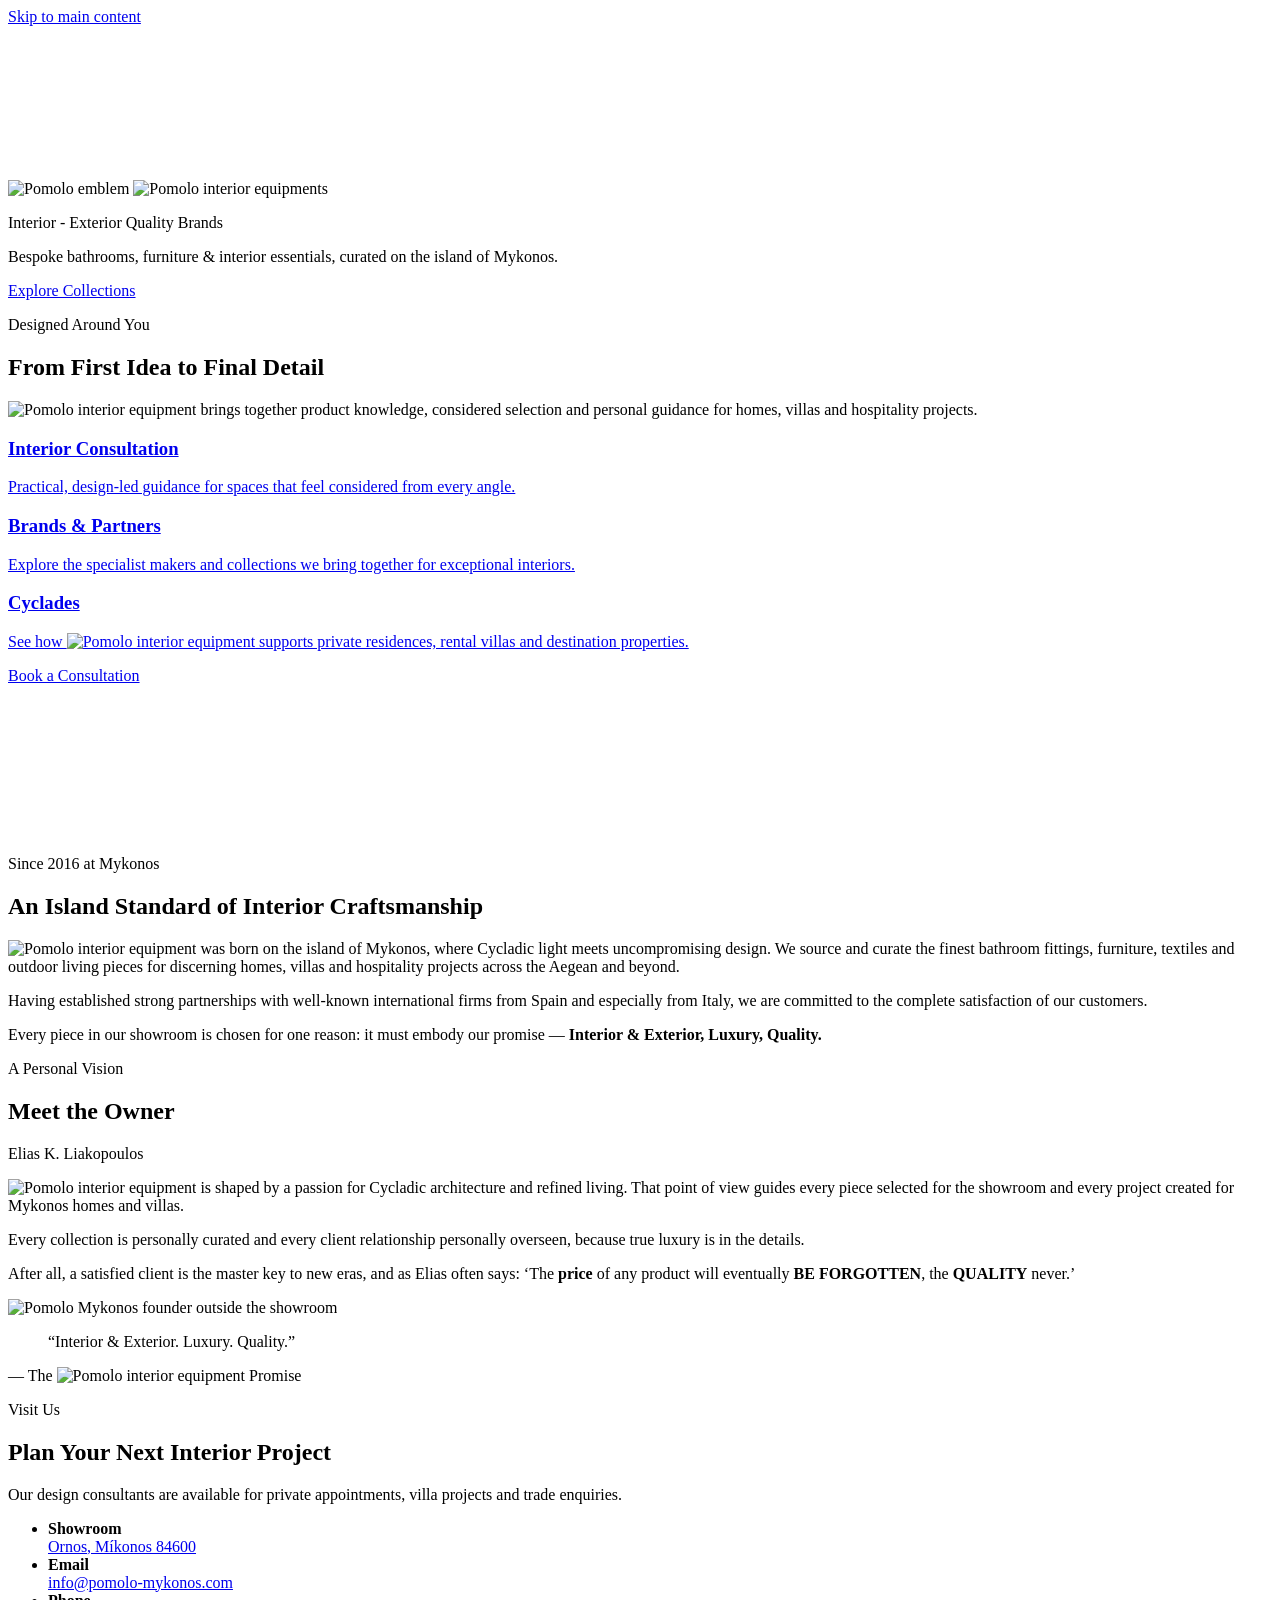
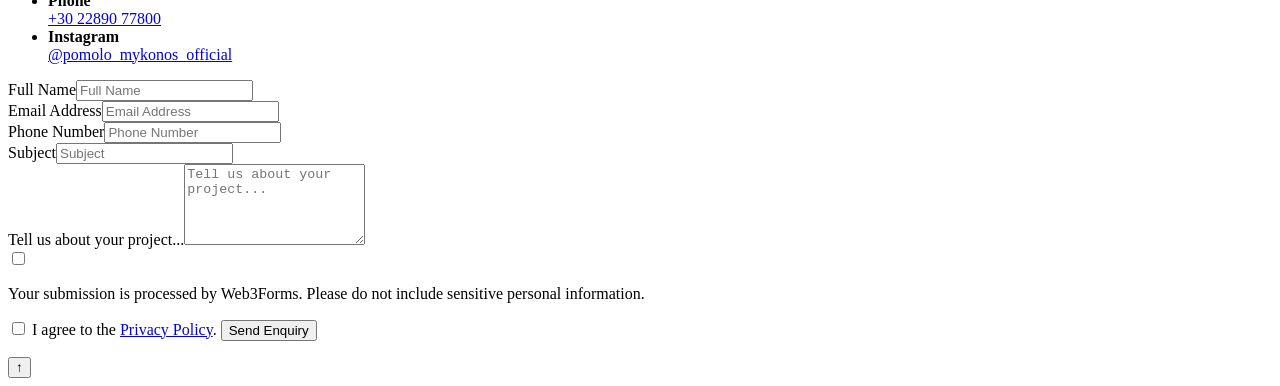
==== commit 7e3b7ad3: "Add files via upload" ====
--- a/index.html
+++ b/index.html
@@ -1,619 +1,199 @@
 <!DOCTYPE html>
-<html lang="el">
+<html lang="en">
 <head>
-    <meta charset="UTF-8">
-    <meta name="viewport" content="width=device-width, initial-scale=1.0">
-    <title>PASCHALIDIS — Κατασκευές από το 1985 | Construction Since 1985</title>
-    <meta name="description" content="Όμιλος Πασχαλίδη — κατασκευαστικός όμιλος στην Ελλάδα. Πάνω από 40 χρόνια εμπορικά, οικιστικά έργα και υποδομές με αδιαπραγμάτευτη ποιότητα. | Paschalidis Group — construction group in Greece, 40+ years of commercial, residential and infrastructure projects.">
-    <meta name="keywords" content="κατασκευαστική εταιρεία, Πασχαλίδης, κατασκευές Αθήνα, construction company Greece, Paschalidis, commercial construction, residential projects, infrastructure">
-    <meta name="author" content="Paschalidis Group">
-    <meta name="robots" content="index, follow">
-    <link rel="canonical" href="https://paschalidis.gr/">
-    <meta property="og:type" content="website">
-    <meta property="og:site_name" content="Paschalidis Group">
-    <meta property="og:url" content="https://paschalidis.gr/">
-    <meta property="og:title" content="PASCHALIDIS — Όμιλος Πασχαλίδη | Construction Group">
-    <meta property="og:description" content="Κατασκευαστικός όμιλος στην Ελλάδα — πάνω από 40 χρόνια εμβληματικών έργων. Construction group in Greece — 40+ years of landmark projects.">
-    <meta property="og:locale" content="el_GR">
-    <meta property="og:locale:alternate" content="en_US">
-    <meta name="twitter:card" content="summary_large_image">
-    <meta name="theme-color" content="#0c0c0c">
-    <link rel="icon" type="image/svg+xml" href="logo-greek.svg">
-    <meta property="og:image" content="https://paschalidis.gr/elliniko-construction-4.jpg">
-    <meta property="og:image:width" content="1800">
-    <meta property="og:image:height" content="1012">
+<meta charset="UTF-8">
+<meta name="viewport" content="width=device-width, initial-scale=1.0">
+<title>Pomolo Mykonos | Interior &amp; Exterior. Luxury. Quality.</title>
+<meta name="description" content="Pomolo Mykonos — curated bathrooms, indoor & outdoor furniture, taps, tiles, fabrics, blinds, curtains and parasols for the finest homes.">
+<meta name="robots" content="index, follow">
+<meta name="theme-color" content="#0a0a0a">
+<link rel="canonical" href="https://www.pomolo-mykonos.com/">
 
-    <link rel="preconnect" href="https://fonts.googleapis.com">
-    <link rel="preconnect" href="https://fonts.gstatic.com" crossorigin>
-    <link href="https://fonts.googleapis.com/css2?family=Playfair+Display:ital,wght@0,400;0,500;0,700;0,800;0,900;1,400;1,500&family=Inter:wght@300;400;500;600&display=swap" rel="stylesheet">
+<!-- Open Graph / social sharing -->
+<meta property="og:type" content="website">
+<meta property="og:site_name" content="Pomolo Mykonos">
+<meta property="og:title" content="Pomolo Mykonos | Interior &amp; Exterior. Luxury. Quality.">
+<meta property="og:description" content="Curated bathrooms, indoor & outdoor furniture, taps, tiles, fabrics, blinds, curtains and parasols for the finest homes in Mykonos.">
+<meta property="og:image" content="https://www.pomolo-mykonos.com/store_external_overview.jpg">
+<meta property="og:image:alt" content="Pomolo Mykonos showroom exterior">
+<meta property="og:image:type" content="image/jpeg">
+<meta property="og:image:width" content="1262">
+<meta property="og:image:height" content="964">
+<meta property="og:url" content="https://www.pomolo-mykonos.com/">
+<meta property="og:locale" content="en_GB">
+<meta name="twitter:card" content="summary_large_image">
+<meta name="twitter:title" content="Pomolo Mykonos | Interior &amp; Exterior. Luxury. Quality.">
+<meta name="twitter:description" content="Curated bathrooms, indoor & outdoor furniture, taps, tiles, fabrics, blinds, curtains and parasols for the finest homes in Mykonos.">
+<meta name="twitter:image" content="https://www.pomolo-mykonos.com/store_external_overview.jpg">
+<meta name="twitter:image:alt" content="Pomolo Mykonos showroom exterior">
 
-    <script type="application/ld+json">
-    {
-        "@context": "https://schema.org",
-        "@type": "ConstructionBusiness",
-        "name": "Paschalidis Group",
-        "url": "https://paschalidis.gr",
-        "telephone": "+302109327755",
-        "email": "info@groupg.gr",
-        "address": {"@type": "PostalAddress", "streetAddress": "Pergamou 5", "addressLocality": "Nea Smyrni", "postalCode": "17121", "addressCountry": "GR"},
-        "foundingDate": "1985",
-        "description": "Κατασκευαστικός όμιλος στην Ελλάδα — Construction group in Greece",
-        "image": "https://paschalidis.gr/elliniko-construction-4.jpg",
-        "knowsLanguage": ["el", "en"]
-    }
-    </script>
+<!-- Security -->
+<meta http-equiv="Content-Security-Policy" content="default-src 'self'; script-src 'self'; style-src 'self' 'unsafe-inline' https://fonts.googleapis.com; font-src https://fonts.gstatic.com; img-src 'self' data:; frame-src 'self' https://www.instagram.com; base-uri 'self'; form-action 'self' https://api.web3forms.com; object-src 'none'">
+<meta name="referrer" content="strict-origin-when-cross-origin">
 
-    <link rel="stylesheet" href="index.css">
+<link rel="preconnect" href="https://fonts.googleapis.com">
+<link rel="preconnect" href="https://fonts.gstatic.com" crossorigin>
+<link href="https://fonts.googleapis.com/css2?family=Cormorant+Garamond:wght@400;500;600;700&family=Poppins:wght@300;400;500;600&family=Righteous&display=swap" rel="stylesheet">
+<link rel="stylesheet" href="styles.css?v=20261030b">
+<link rel="icon" href="logo.png" type="image/png">
+<link rel="apple-touch-icon" href="logo.png">
+<link rel="manifest" href="site.webmanifest">
+
+<script type="application/ld+json">
+{
+  "@context": "https://schema.org",
+  "@type": "HomeGoodsStore",
+  "name": "Pomolo Mykonos",
+  "slogan": "Interior & Exterior. Luxury. Quality.",
+  "image": "https://www.pomolo-mykonos.com/store_external_overview.jpg",
+  "logo": "https://www.pomolo-mykonos.com/logo.png",
+  "url": "https://www.pomolo-mykonos.com/",
+  "email": "info@pomolo-mykonos.com",
+  "telephone": "+30 22890 77800",
+  "priceRange": "$$$",
+  "openingHoursSpecification": { "@type": "OpeningHoursSpecification", "opens": "09:00", "closes": "18:00" },
+  "geo": { "@type": "GeoCoordinates", "latitude": 37.4262301, "longitude": 25.3235811 },
+  "address": {
+    "@type": "PostalAddress",
+    "streetAddress": "Ornos",
+    "addressLocality": "Mykonos",
+    "postalCode": "84600",
+    "addressCountry": "GR"
+  },
+  "sameAs": ["https://www.instagram.com/pomolo_mykonos_official/"]
+}
+</script>
 </head>
-<body class="lang-el">
-    <script>try{if(localStorage.getItem('site-lang')==='en')document.body.classList.remove('lang-el');}catch(e){}</script>
+<body>
+<a class="skip-link" href="#home">Skip to main content</a>
 
-    <!-- Skip Nav -->
-    <a href="#main" class="skip-nav"><span data-lang="en">Skip to main content</span><span data-lang="el">Παράλειψη στο κύριο περιεχόμενο</span></a>
+<!-- Preloader -->
+<div id="preloader"><div class="loader-emblem"></div></div>
 
-    <!-- Preloader -->
-    <div class="preloader" id="preloader">
-        <div class="preloader-logo">
-            <img src="original-logo.jpg" alt="Paschalidis Technical Company">
-        </div>
-        <div class="preloader-text" aria-hidden="true" data-lang="en">
-            <span style="animation-delay:.1s">P</span><span style="animation-delay:.15s">A</span><span style="animation-delay:.2s">S</span><span style="animation-delay:.25s">C</span><span style="animation-delay:.3s">H</span><span style="animation-delay:.35s">A</span><span style="animation-delay:.4s">L</span><span style="animation-delay:.45s">I</span><span style="animation-delay:.5s">D</span><span style="animation-delay:.55s">I</span><span style="animation-delay:.6s">S</span><span style="animation-delay:.65s">&nbsp;</span><span style="animation-delay:.7s">G</span><span style="animation-delay:.75s">R</span><span style="animation-delay:.8s">O</span><span style="animation-delay:.85s">U</span><span style="animation-delay:.9s">P</span>
-        </div>
-        <div class="preloader-text" aria-hidden="true" data-lang="el">
-            <span style="animation-delay:.1s">Π</span><span style="animation-delay:.15s">Α</span><span style="animation-delay:.2s">Σ</span><span style="animation-delay:.25s">Χ</span><span style="animation-delay:.3s">Α</span><span style="animation-delay:.35s">Λ</span><span style="animation-delay:.4s">Ι</span><span style="animation-delay:.45s">Δ</span><span style="animation-delay:.5s">Η</span><span style="animation-delay:.55s">Σ</span><span style="animation-delay:.6s">&nbsp;</span><span style="animation-delay:.65s">G</span><span style="animation-delay:.7s">R</span><span style="animation-delay:.75s">O</span><span style="animation-delay:.8s">U</span><span style="animation-delay:.85s">P</span>
-        </div>
+<!-- Header is rendered from script.js to keep navigation consistent across pages. -->
+<header id="header" data-shared-header data-home="true"></header>
+
+<!-- Hero -->
+<section id="home" class="hero">
+  <video class="hero-media" autoplay muted loop playsinline preload="auto" poster="store_external_overview_2.jpg" aria-hidden="true">
+    <source src="Pomolo-Mykonos-57s-Hero-optimized.mp4" type="video/mp4">
+  </video>
+  <div class="hero-overlay"></div>
+  <div class="container hero-content" data-aos>
+    <img src="logo.png" alt="Pomolo emblem" class="hero-emblem">
+    <img src="Pomolo_original-removebg.png" alt="Pomolo interior equipments" class="hero-logo">
+    <p class="hero-tagline">Interior - Exterior Quality Brands</p>
+    <p class="hero-sub">Bespoke bathrooms, furniture &amp; interior essentials, curated on the island of Mykonos.</p>
+    <div class="hero-actions">
+        <a href="catalogue.html" class="btn btn-primary">Explore Collections</a>
     </div>
+  </div>
+    <a href="#services" class="scroll-indicator" aria-label="Scroll down"><span></span></a>
+</section>
 
-    <!-- Box reveal grid -->
-    <div class="reveal-grid" id="revealGrid"></div>
+<!-- Services -->
+<section id="services" class="section services">
+  <div class="container">
+    <div class="services-heading">
+      <div>
+        <p class="eyebrow">Designed Around You</p>
+        <h2>From First Idea to Final Detail</h2>
+      </div>
+      <p><img src="Pomolo_original-removebg.png" alt="Pomolo interior equipment" class="brand-inline"> brings together product knowledge, considered selection and personal guidance for homes, villas and hospitality projects.</p>
+    </div>
+    <div class="service-grid">
+      <a href="consultation.html" class="service-item"><h3>Interior Consultation</h3><p>Practical, design-led guidance for spaces that feel considered from every angle.</p></a>
+      <a href="brands.html" class="service-item"><h3>Brands &amp; Partners</h3><p>Explore the specialist makers and collections we bring together for exceptional interiors.</p></a>
+      <a href="projects.html" class="service-item"><h3>Cyclades</h3><p>See how <img src="Pomolo_original-removebg.png" alt="Pomolo interior equipment" class="brand-inline"> supports private residences, rental villas and destination properties.</p></a>
+    </div>
+    <div class="services-actions">
+      <a href="consultation.html" class="btn btn-primary">Book a Consultation</a>
+    </div>
+  </div>
+</section>
 
-    <!-- Navigation -->
-    <nav class="nav" id="nav" role="navigation" aria-label="Main navigation" data-aria-en="Main navigation" data-aria-el="Κύρια πλοήγηση">
-        <a href="index.html" class="nav-logo"><img src="original-logo.jpg" alt="Paschalidis Technical Company"></a>
-        <button class="nav-toggle" id="navToggle" aria-label="Toggle menu" data-aria-en="Toggle menu" data-aria-el="Εναλλαγή μενού" aria-expanded="false">
-            <span></span><span></span><span></span>
-        </button>
-        <ul class="nav-links" id="navLinks">
-            <li><a href="#home" data-lang="en">Home</a><a href="#home" data-lang="el">Αρχική</a></li>
-            <li><a href="#about" data-lang="en">About</a><a href="#about" data-lang="el">Σχετικά</a></li>
-            <li><a href="vision-culture.html" data-lang="en">Vision &amp; Culture</a><a href="vision-culture.html" data-lang="el">Όραμα &amp; Κουλτούρα</a></li>
-            <li><a href="services.html" data-lang="en">Services</a><a href="services.html" data-lang="el">Υπηρεσίες</a></li>
-            <li><a href="green-energy.html" data-lang="en">Green Energy</a><a href="green-energy.html" data-lang="el">Πράσινη Ενέργεια</a></li>
-            <li><a href="projects.html" data-lang="en">Projects</a><a href="projects.html" data-lang="el">Έργα</a></li>
-            <li><a href="#process" data-lang="en">Process</a><a href="#process" data-lang="el">Διαδικασία</a></li>
-            <li><a href="#contact" data-lang="en">Contact</a><a href="#contact" data-lang="el">Επικοινωνία</a></li>
-            <li><a href="#" class="nav-lang" id="langToggle" onclick="toggleLang(event)">EN</a></li>
-        </ul>
-    </nav>
+<!-- About -->
+<section id="about" class="section about">
+  <div class="container about-grid">
+    <div class="about-media">
+      <video data-src="new_video_store.mp4" class="about-photo" preload="none" muted loop playsinline aria-label="Pomolo Mykonos showroom overview"></video>
+      <video data-src="new_video_store_inside.mp4" class="about-photo" preload="none" muted loop playsinline aria-label="Inside the Pomolo Mykonos showroom"></video>
+    </div>
+    <div class="about-copy">
+      <p class="eyebrow">Since 2016 at Mykonos</p>
+      <h2>An Island Standard of Interior Craftsmanship</h2>
+      <p><img src="Pomolo_original-removebg.png" alt="Pomolo interior equipment" class="brand-inline brand-inline-display"> was born on the island of Mykonos, where Cycladic light meets uncompromising design. We source and curate the finest bathroom fittings, furniture, textiles and outdoor living pieces for discerning homes, villas and hospitality projects across the Aegean and beyond.</p>
+      <p>Having established strong partnerships with well-known international firms from Spain and especially from Italy, we are committed to the complete satisfaction of our customers.</p>
+      <p>Every piece in our showroom is chosen for one reason: it must embody our promise — <strong>Interior &amp; Exterior, Luxury, Quality.</strong></p>
+    </div>
+  </div>
 
-    <!-- Hero -->
-    <section class="hero" id="home" role="banner">
-        <div class="hero-slides" aria-hidden="true">
-            <div class="hero-slide active" style="background-image:url('foundation-parking-glyfada-1.jpg')"></div>
-            <div class="hero-slide" style="background-image:url('foundation-parking-glyfada-2.jpg')"></div>
-            <div class="hero-slide" style="background-image:url('foundation-parking-glyfada-3.jpg')"></div>
-            <div class="hero-slide" style="background-image:url('elliniko-construction.jpg')"></div>
-            <div class="hero-slide" style="background-image:url('elliniko-construction-2.jpg')"></div>
-            <div class="hero-slide" style="background-image:url('elliniko-construction-4.jpg')"></div>
-            <div class="hero-slide" style="background-image:url('elliniko-5.jpg')"></div>
-        </div>
-        <div class="hero-overlay"></div>
-        <div class="hero-grain"></div>
-        <div class="hero-content">
-            <div class="hero-tag" data-lang="en">Est. 1985 — Athens, Greece</div>
-            <div class="hero-tag" data-lang="el">Από το 1985 — Αθήνα, Ελλάδα</div>
-            <h1 class="hero-title">
-                <span class="line" data-lang="en"><span>We Build</span></span>
-                <span class="line" data-lang="en"><span>With <em>Purpose</em></span></span>
-                <span class="line" data-lang="el"><span>Χτίζουμε</span></span>
-                <span class="line" data-lang="el"><span>Με <em>Σκοπό</em></span></span>
-            </h1>
-            <p class="hero-sub" data-lang="en">Four decades of shaping Greece's landscape through precision engineering, uncompromising quality, and a commitment to enduring design.</p>
-            <p class="hero-sub" data-lang="el">Τέσσερις δεκαετίες διαμόρφωσης του ελληνικού τοπίου μέσω μηχανικής ακρίβειας, αδιαπραγμάτευτης ποιότητας και δέσμευσης σε διαχρονικό σχεδιασμό.</p>
-            <div class="hero-cta" data-lang="en">
-                <a href="#contact" class="btn-gold">
-                    Contact Us
-                    <svg viewBox="0 0 24 24" fill="none" stroke="currentColor" stroke-width="2"><path d="M5 12h14M12 5l7 7-7 7"/></svg>
-                </a>
-                <a href="projects.html" class="btn-ghost">View Portfolio</a>
-            </div>
-            <div class="hero-cta" data-lang="el">
-                <a href="#contact" class="btn-gold">
-                    Επικοινωνήστε
-                    <svg viewBox="0 0 24 24" fill="none" stroke="currentColor" stroke-width="2"><path d="M5 12h14M12 5l7 7-7 7"/></svg>
-                </a>
-                <a href="projects.html" class="btn-ghost">Δείτε τα Έργα μας</a>
-            </div>
-        </div>
-        <div class="hero-scroll" aria-hidden="true">
-            <span data-lang="en">Scroll</span>
-            <span data-lang="el">Κύλιση</span>
-            <div class="scroll-line"></div>
-        </div>
-    </section>
+<!-- Owner -->
+<div class="owner">
+  <div class="container owner-grid">
+    <div class="owner-copy">
+      <p class="eyebrow">A Personal Vision</p>
+      <h2>Meet the Owner</h2>
+      <p class="owner-name">Elias K. Liakopoulos</p>
+      <p><img src="Pomolo_original-removebg.png" alt="Pomolo interior equipment" class="brand-inline brand-inline-display"> is shaped by a passion for Cycladic architecture and refined living. That point of view guides every piece selected for the showroom and every project created for Mykonos homes and villas.</p>
+      <p>Every collection is personally curated and every client relationship personally overseen, because true luxury is in the details.</p>
+      <p>After all, a satisfied client is the master key to new eras, and as Elias often says: ‘The <strong style="font-weight: 800;">price</strong> of any product will eventually <strong style="font-weight: 800;">BE FORGOTTEN</strong>, the <strong style="font-weight: 800;">QUALITY</strong> never.’</p>
+    </div>
+    <div class="owner-media">
+      <img src="owner.jpg?v=20260929c" alt="Pomolo Mykonos founder outside the showroom" class="owner-photo" loading="lazy" decoding="async">
+    </div>
+  </div>
+</div>
+</section>
 
-    <!-- Marquee -->
-    <div class="marquee" aria-hidden="true">
-        <div class="marquee-track" data-lang="en">
-            <span class="marquee-item">Commercial Construction</span>
-            <span class="marquee-item">Residential Projects</span>
-            <span class="marquee-item">Industrial Facilities</span>
-            <span class="marquee-item">Infrastructure</span>
-            <span class="marquee-item">Green Energy</span>
-            <span class="marquee-item">Commercial Construction</span>
-            <span class="marquee-item">Residential Projects</span>
-            <span class="marquee-item">Industrial Facilities</span>
-            <span class="marquee-item">Infrastructure</span>
-            <span class="marquee-item">Green Energy</span>
-        </div>
-        <div class="marquee-track" data-lang="el">
-            <span class="marquee-item">Εμπορικές Κατασκευές</span>
-            <span class="marquee-item">Οικιστικά Έργα</span>
-            <span class="marquee-item">Βιομηχανικές Εγκαταστάσεις</span>
-            <span class="marquee-item">Υποδομές</span>
-            <span class="marquee-item">Πράσινη Ενέργεια</span>
-            <span class="marquee-item">Εμπορικές Κατασκευές</span>
-            <span class="marquee-item">Οικιστικά Έργα</span>
-            <span class="marquee-item">Βιομηχανικές Εγκαταστάσεις</span>
-            <span class="marquee-item">Υποδομές</span>
-            <span class="marquee-item">Πράσινη Ενέργεια</span>
-        </div>
+<!-- Quote / tagline banner -->
+<section class="section quote-banner">
+  <div class="container">
+    <blockquote>“Interior &amp; Exterior. Luxury. Quality.”</blockquote>
+    <p>— The <img src="Pomolo_original-removebg.png" alt="Pomolo interior equipment" class="brand-inline brand-inline-display"> Promise</p>
+  </div>
+</section>
+
+<!-- Contact -->
+<section id="contact" class="section contact">
+  <div class="container contact-grid">
+    <div class="contact-info">
+      <p class="eyebrow">Visit Us</p>
+      <h2>Plan Your Next Interior Project</h2>
+      <p>Our design consultants are available for private appointments, villa projects and trade enquiries.</p>
+      <ul class="contact-list">
+        <li><strong>Showroom</strong><br><a href="https://www.google.com/maps/place/Pomolo+Mykonos/@37.4262301,25.3210062,1004m/data=!3m2!1e3!4b1!4m6!3m5!1s0x14a2be5c880e42df:0x6e0a7d070bba3527!8m2!3d37.4262301!4d25.3235811!16s%2Fg%2F11g6rmvs_f?entry=ttu&amp;g_ep=EgoyMDI2MDgyNi4wIKXMDSoASAFQAw%3D%3D" target="_blank" rel="noopener noreferrer" class="address-link">Ornos, Míkonos 84600</a></li>
+        <li><strong>Email</strong><br><a href="mailto:info@pomolo-mykonos.com">info@pomolo-mykonos.com</a></li>
+        <li><strong>Phone</strong><br><a href="tel:+302289077800">+30 22890 77800</a></li>
+        <li><strong>Instagram</strong><br><a href="https://www.instagram.com/pomolo_mykonos_official/" target="_blank" rel="noopener noreferrer">@pomolo_mykonos_official</a></li>
+      </ul>
     </div>
+    <form class="contact-form" action="https://api.web3forms.com/submit" method="POST">
+      <input type="hidden" name="access_key" value="dacf6596-560c-473f-a9a3-4eb380da1886">
+      <input type="hidden" name="from_name" value="Pomolo website enquiry">
+      <input type="hidden" name="redirect" value="https://startup-ground-zero.github.io/pomolo/thank-you.html">
+      <div class="form-field"><label class="form-label" for="contact-name">Full Name</label><input id="contact-name" type="text" name="name" placeholder="Full Name" autocomplete="name" maxlength="100" required></div>
+      <div class="form-row">
+        <div class="form-field"><label class="form-label" for="contact-email">Email Address</label><input id="contact-email" type="email" name="email" placeholder="Email Address" autocomplete="email" maxlength="150" pattern="[^\s@]+@[^\s@]+\.[^\s@]+" title="Enter an email address with a domain, such as name@example.com." required></div>
+        <div class="form-field"><label class="form-label" for="contact-phone">Phone Number</label><input id="contact-phone" type="tel" name="phone" placeholder="Phone Number" autocomplete="tel" maxlength="30"></div>
+      </div>
+      <div class="form-field"><label class="form-label" for="contact-subject">Subject</label><input id="contact-subject" type="text" name="subject" placeholder="Subject" autocomplete="off" maxlength="150" required></div>
+      <div class="form-field"><label class="form-label" for="contact-message">Tell us about your project...</label><textarea id="contact-message" name="message" rows="5" placeholder="Tell us about your project..." maxlength="2000" required></textarea></div>
+      <!-- Honeypot: hidden from real users, bots tend to tick every box -->
+      <input type="checkbox" name="botcheck" class="hp-field" tabindex="-1" autocomplete="off" aria-hidden="true">
+      <p class="form-note">Your submission is processed by Web3Forms. Please do not include sensitive personal information.</p>
+      <label class="consent-field"><input type="checkbox" name="privacy-consent" required> I agree to the <a href="privacy.html">Privacy Policy</a>.</label>
+      <button type="submit" class="btn btn-primary">Send Enquiry</button>
+      <p class="form-note" id="form-note" role="status" aria-live="polite"></p>
+    </form>
+  </div>
+</section>
 
-    <main id="main">
+<!-- Footer -->
+<footer class="footer shared-footer"></footer>
 
-    <!-- About -->
-    <section class="section section-warm" id="about">
-        <div class="section-eyebrow reveal" data-lang="en">About Us</div>
-        <div class="section-eyebrow reveal" data-lang="el">Σχετικά με εμάς</div>
-        <div class="about-grid">
-            <div class="about-left">
-                <h2 class="section-heading reveal" data-lang="en">
-                    Crafting landmarks<br>that define <em>generations</em>
-                </h2>
-                <h2 class="section-heading reveal" data-lang="el">
-                    Δημιουργούμε ορόσημα<br>που ορίζουν <em>γενιές</em>
-                </h2>
-                <p class="about-text reveal" data-lang="en">
-                    Paschalidis Group has been a cornerstone of Greece's construction industry for over four decades. We combine the discipline of traditional craftsmanship with the efficiency of modern engineering to deliver projects that stand the test of time.
-                </p>
-                <p class="about-text reveal" data-lang="el">
-                    Ο Όμιλος Πασχαλίδη αποτελεί ακρογωνιαίο λίθο της ελληνικής κατασκευαστικής βιομηχανίας για πάνω από τέσσερις δεκαετίες. Συνδυάζουμε την πειθαρχία της παραδοσιακής τεχνογνωσίας με την αποτελεσματικότητα της σύγχρονης μηχανικής για να παραδώσουμε έργα που αντέχουν στον χρόνο.
-                </p>
-                <p class="about-text reveal" data-lang="en">
-                    From residential buildings and luxury developments to large-scale commercial complexes and critical infrastructure, our commitment to quality, safety, and client satisfaction remains unwavering. We don't simply build structures — we create landmarks that define communities and endure for generations.
-                </p>
-                <p class="about-text reveal" data-lang="el">
-                    Από κατοικίες και πολυτελείς αναπτύξεις έως εμπορικά συγκροτήματα μεγάλης κλίμακας και κρίσιμες υποδομές, η δέσμευσή μας στην ποιότητα, την ασφάλεια και την ικανοποίηση του πελάτη παραμένει αταλάντευτη. Δεν χτίζουμε απλά κτίρια — δημιουργούμε ορόσημα που ορίζουν κοινότητες και αντέχουν για γενιές.
-                </p>
-            </div>
-            <div class="about-right reveal">
-                <div class="about-img-wrapper">
-                    <img src="elliniko-construction-4.jpg" alt="Paschalidis Group — Elliniko project" loading="lazy">
-                    <div class="about-experience-badge">
-                        <span class="num">40+</span>
-                        <span class="label" data-lang="en">Years</span>
-                        <span class="label" data-lang="el">Χρόνια</span>
-                    </div>
-                </div>
-            </div>
-        </div>
-    </section>
+<button id="back-to-top" aria-label="Back to top">↑</button>
 
-    <!-- Stats -->
-    <div class="stats section-dark" aria-label="Company statistics" data-lang="en">
-        <div class="stat-item reveal">
-            <div class="stat-number"><span class="counter" data-target="4000">0</span>+</div>
-            <div class="stat-label">Projects Delivered</div>
-        </div>
-        <div class="stat-item reveal reveal-delay-1">
-            <div class="stat-number"><span class="counter" data-target="500">0</span>+</div>
-            <div class="stat-label">External Personnel</div>
-        </div>
-        <div class="stat-item reveal reveal-delay-2">
-            <div class="stat-number">100%</div>
-            <div class="stat-label">Client Satisfaction</div>
-        </div>
-        <div class="stat-item reveal reveal-delay-3">
-            <div class="stat-number">3</div>
-            <div class="stat-label">ISO Certifications</div>
-        </div>
-    </div>
-    <div class="stats section-dark" aria-label="Στατιστικά εταιρείας" data-lang="el">
-        <div class="stat-item reveal">
-            <div class="stat-number"><span class="counter" data-target="4000">0</span>+</div>
-            <div class="stat-label">Ολοκληρωμένα Έργα</div>
-        </div>
-        <div class="stat-item reveal reveal-delay-1">
-            <div class="stat-number"><span class="counter" data-target="500">0</span>+</div>
-            <div class="stat-label">Εξωτερικό Προσωπικό</div>
-        </div>
-        <div class="stat-item reveal reveal-delay-2">
-            <div class="stat-number">100%</div>
-            <div class="stat-label">Ικανοποίηση Πελατών</div>
-        </div>
-        <div class="stat-item reveal reveal-delay-3">
-            <div class="stat-number">3</div>
-            <div class="stat-label">Πιστοποιήσεις ISO</div>
-        </div>
-    </div>
-
-    <section class="section section-warm" id="process">
-        <div class="section-eyebrow reveal" data-lang="en">How We Work</div>
-        <div class="section-eyebrow reveal" data-lang="el">Πώς Εργαζόμαστε</div>
-        <h2 class="section-heading reveal" data-lang="en">Our <em>process</em></h2>
-        <h2 class="section-heading reveal" data-lang="el">Η <em>διαδικασία</em> μας</h2>
-        <p class="section-desc reveal" style="margin-top:1.5rem;" data-lang="en">A proven methodology that transforms vision into reality — with clarity at every phase.</p>
-        <p class="section-desc reveal" style="margin-top:1.5rem;" data-lang="el">Μια δοκιμασμένη μεθοδολογία που μετατρέπει το όραμα σε πραγματικότητα — με σαφήνεια σε κάθε φάση.</p>
-
-        <div class="process-grid" data-lang="en">
-            <div class="process-item reveal">
-                <div class="green-icon">
-                    <svg viewBox="0 0 24 24" width="48" height="48" fill="none" stroke="currentColor" stroke-width="1.5" stroke-linecap="round" stroke-linejoin="round"><path d="M12 19l7-7 3 3-7 7-3-3z"/><path d="M18 13l-1.5-7.5L2 2l3.5 14.5L13 18l5-5z"/><path d="M2 2l7.586 7.586"/><circle cx="11" cy="11" r="2"/></svg>
-                </div>
-                <h3>Consultation &amp; Design</h3>
-                <p>Understanding your vision, defining requirements, and creating detailed architectural plans and 3D visualizations.</p>
-            </div>
-            <div class="process-item reveal reveal-delay-1">
-                <div class="green-icon">
-                    <svg viewBox="0 0 24 24" width="48" height="48" fill="none" stroke="currentColor" stroke-width="1.5" stroke-linecap="round" stroke-linejoin="round"><path d="M16 4h2a2 2 0 0 1 2 2v14a2 2 0 0 1-2 2H6a2 2 0 0 1-2-2V6a2 2 0 0 1 2-2h2"/><rect x="8" y="2" width="8" height="4" rx="1"/><path d="M9 12l2 2 4-4"/><path d="M9 17h6"/></svg>
-                </div>
-                <h3>Planning &amp; Permitting</h3>
-                <p>Transparent budgeting, realistic timelines, and securing all necessary permits and approvals.</p>
-            </div>
-            <div class="process-item reveal reveal-delay-2">
-                <div class="green-icon">
-                    <svg viewBox="0 0 24 24" width="48" height="48" fill="none" stroke="currentColor" stroke-width="1.5" stroke-linecap="round" stroke-linejoin="round"><path d="M2 20h20"/><path d="M5 20V8l7-5 7 5v12"/><rect x="9" y="14" width="6" height="6"/><line x1="12" y1="8" x2="12" y2="11"/><line x1="3" y1="20" x2="3" y2="14"/><line x1="21" y1="20" x2="21" y2="14"/><path d="M3 14h3"/><path d="M18 14h3"/></svg>
-                </div>
-                <h3>Construction</h3>
-                <p>Modern equipment, premium materials, and rigorous quality control at every phase of building.</p>
-            </div>
-            <div class="process-item reveal reveal-delay-3">
-                <div class="green-icon">
-                    <svg viewBox="0 0 24 24" width="48" height="48" fill="none" stroke="currentColor" stroke-width="1.5" stroke-linecap="round" stroke-linejoin="round"><path d="M21 2l-2 2m-7.61 7.61a5.5 5.5 0 1 1-7.778 7.778 5.5 5.5 0 0 1 7.777-7.777zm0 0L15.5 7.5m0 0l3 3L22 7l-3-3m-3.5 3.5L19 4"/></svg>
-                </div>
-                <h3>Delivery &amp; Support</h3>
-                <p>Thorough inspections, complete documentation, handover training, and ongoing warranty support.</p>
-            </div>
-        </div>
-        <div class="process-grid" data-lang="el">
-            <div class="process-item reveal">
-                <div class="green-icon">
-                    <svg viewBox="0 0 24 24" width="48" height="48" fill="none" stroke="currentColor" stroke-width="1.5" stroke-linecap="round" stroke-linejoin="round"><path d="M12 19l7-7 3 3-7 7-3-3z"/><path d="M18 13l-1.5-7.5L2 2l3.5 14.5L13 18l5-5z"/><path d="M2 2l7.586 7.586"/><circle cx="11" cy="11" r="2"/></svg>
-                </div>
-                <h3>Συμβουλευτική &amp; Σχεδιασμός</h3>
-                <p>Κατανόηση του οράματός σας, καθορισμός απαιτήσεων και δημιουργία λεπτομερών αρχιτεκτονικών σχεδίων.</p>
-            </div>
-            <div class="process-item reveal reveal-delay-1">
-                <div class="green-icon">
-                    <svg viewBox="0 0 24 24" width="48" height="48" fill="none" stroke="currentColor" stroke-width="1.5" stroke-linecap="round" stroke-linejoin="round"><path d="M16 4h2a2 2 0 0 1 2 2v14a2 2 0 0 1-2 2H6a2 2 0 0 1-2-2V6a2 2 0 0 1 2-2h2"/><rect x="8" y="2" width="8" height="4" rx="1"/><path d="M9 12l2 2 4-4"/><path d="M9 17h6"/></svg>
-                </div>
-                <h3>Σχεδιασμός &amp; Αδειοδότηση</h3>
-                <p>Διαφανής κοστολόγηση, ρεαλιστικά χρονοδιαγράμματα και εξασφάλιση όλων των απαραίτητων αδειών.</p>
-            </div>
-            <div class="process-item reveal reveal-delay-2">
-                <div class="green-icon">
-                    <svg viewBox="0 0 24 24" width="48" height="48" fill="none" stroke="currentColor" stroke-width="1.5" stroke-linecap="round" stroke-linejoin="round"><path d="M2 20h20"/><path d="M5 20V8l7-5 7 5v12"/><rect x="9" y="14" width="6" height="6"/><line x1="12" y1="8" x2="12" y2="11"/><line x1="3" y1="20" x2="3" y2="14"/><line x1="21" y1="20" x2="21" y2="14"/><path d="M3 14h3"/><path d="M18 14h3"/></svg>
-                </div>
-                <h3>Κατασκευή</h3>
-                <p>Σύγχρονος εξοπλισμός, υλικά πρώτης ποιότητας και αυστηρός ποιοτικός έλεγχος σε κάθε φάση.</p>
-            </div>
-            <div class="process-item reveal reveal-delay-3">
-                <div class="green-icon">
-                    <svg viewBox="0 0 24 24" width="48" height="48" fill="none" stroke="currentColor" stroke-width="1.5" stroke-linecap="round" stroke-linejoin="round"><path d="M21 2l-2 2m-7.61 7.61a5.5 5.5 0 1 1-7.778 7.778 5.5 5.5 0 0 1 7.777-7.777zm0 0L15.5 7.5m0 0l3 3L22 7l-3-3m-3.5 3.5L19 4"/></svg>
-                </div>
-                <h3>Παράδοση &amp; Υποστήριξη</h3>
-                <p>Ενδελεχείς επιθεωρήσεις, πλήρης τεκμηρίωση, εκπαίδευση παράδοσης και συνεχής υποστήριξη εγγύησης.</p>
-            </div>
-        </div>
-    </section>
-
-    <!-- Certifications -->
-    <section class="section section-dark" id="certifications">
-        <div class="section-eyebrow reveal" data-lang="en">Standards</div>
-        <div class="section-eyebrow reveal" data-lang="el">Πρότυπα</div>
-        <h2 class="section-heading reveal" style="color:var(--white);" data-lang="en">Certified <em>excellence</em></h2>
-        <h2 class="section-heading reveal" style="color:var(--white);" data-lang="el">Πιστοποιημένη <em>αριστεία</em></h2>
-
-        <div class="cert-row" data-lang="en">
-            <div class="cert-item reveal">
-                <div class="cert-icon"><svg viewBox="0 0 24 24"><path d="M22 11.08V12a10 10 0 1 1-5.93-9.14"/><polyline points="22 4 12 14.01 9 11.01"/></svg></div>
-                <h3>ISO 9001:2015</h3>
-                <p>Quality Management</p>
-            </div>
-            <div class="cert-item reveal reveal-delay-1">
-                <div class="cert-icon"><svg viewBox="0 0 24 24"><path d="M22 11.08V12a10 10 0 1 1-5.93-9.14"/><polyline points="22 4 12 14.01 9 11.01"/></svg></div>
-                <h3>ISO 14001:2015</h3>
-                <p>Environmental Management</p>
-            </div>
-            <div class="cert-item reveal reveal-delay-2">
-                <div class="cert-icon"><svg viewBox="0 0 24 24"><path d="M22 11.08V12a10 10 0 1 1-5.93-9.14"/><polyline points="22 4 12 14.01 9 11.01"/></svg></div>
-                <h3>ISO 45001:2018</h3>
-                <p>Occupational Health &amp; Safety</p>
-            </div>
-            <div class="cert-item reveal reveal-delay-3">
-                <div class="cert-icon"><svg viewBox="0 0 24 24"><path d="M22 11.08V12a10 10 0 1 1-5.93-9.14"/><polyline points="22 4 12 14.01 9 11.01"/></svg></div>
-                <h3>SATE Member</h3>
-                <p>Technical Companies Association</p>
-            </div>
-        </div>
-        <div class="cert-row" data-lang="el">
-            <div class="cert-item reveal">
-                <div class="cert-icon"><svg viewBox="0 0 24 24"><path d="M22 11.08V12a10 10 0 1 1-5.93-9.14"/><polyline points="22 4 12 14.01 9 11.01"/></svg></div>
-                <h3>ISO 9001:2015</h3>
-                <p>Διαχείριση Ποιότητας</p>
-            </div>
-            <div class="cert-item reveal reveal-delay-1">
-                <div class="cert-icon"><svg viewBox="0 0 24 24"><path d="M22 11.08V12a10 10 0 1 1-5.93-9.14"/><polyline points="22 4 12 14.01 9 11.01"/></svg></div>
-                <h3>ISO 14001:2015</h3>
-                <p>Περιβαλλοντική Διαχείριση</p>
-            </div>
-            <div class="cert-item reveal reveal-delay-2">
-                <div class="cert-icon"><svg viewBox="0 0 24 24"><path d="M22 11.08V12a10 10 0 1 1-5.93-9.14"/><polyline points="22 4 12 14.01 9 11.01"/></svg></div>
-                <h3>ISO 45001:2018</h3>
-                <p>Υγεία &amp; Ασφάλεια στην Εργασία</p>
-            </div>
-            <div class="cert-item reveal reveal-delay-3">
-                <div class="cert-icon"><svg viewBox="0 0 24 24"><path d="M22 11.08V12a10 10 0 1 1-5.93-9.14"/><polyline points="22 4 12 14.01 9 11.01"/></svg></div>
-                <h3>Μέλος ΣΑΤΕ</h3>
-                <p>Σύνδεσμος Τεχνικών Εταιρειών</p>
-            </div>
-        </div>
-    </section>
-
-    <!-- Careers CTA -->
-    <div class="careers-cta" data-lang="en">
-        <div class="careers-cta-left">
-            <div class="section-eyebrow reveal">Careers</div>
-            <h2 class="section-heading reveal">Join a team<br>that builds <em>legacies</em></h2>
-            <p class="section-desc reveal">Competitive salaries, continuous professional development, and the opportunity to work on landmark projects across Greece.</p>
-            <a href="#contact" class="btn-gold reveal">
-                Contact Us
-                <svg viewBox="0 0 24 24" fill="none" stroke="currentColor" stroke-width="2"><path d="M5 12h14M12 5l7 7-7 7"/></svg>
-            </a>
-        </div>
-        <div class="careers-cta-right" aria-hidden="true"></div>
-    </div>
-    <div class="careers-cta" data-lang="el">
-        <div class="careers-cta-left">
-            <div class="section-eyebrow reveal">Καριέρα</div>
-            <h2 class="section-heading reveal">Γίνε μέρος μιας ομάδας<br>που χτίζει <em>κληρονομιές</em></h2>
-            <p class="section-desc reveal">Ανταγωνιστικές αμοιβές, συνεχής επαγγελματική ανάπτυξη και η ευκαιρία να εργαστείτε σε εμβληματικά έργα σε όλη την Ελλάδα.</p>
-            <a href="#contact" class="btn-gold reveal">
-                Επικοινωνήστε
-                <svg viewBox="0 0 24 24" fill="none" stroke="currentColor" stroke-width="2"><path d="M5 12h14M12 5l7 7-7 7"/></svg>
-            </a>
-        </div>
-        <div class="careers-cta-right" aria-hidden="true"></div>
-    </div>
-
-    <!-- Contact -->
-    <section class="section section-dark" id="contact">
-        <div class="section-eyebrow reveal" data-lang="en">Contact</div>
-        <div class="section-eyebrow reveal" data-lang="el">Επικοινωνία</div>
-        <h2 class="section-heading reveal" style="color:var(--white);" data-lang="en">Let's build <em>together</em></h2>
-        <h2 class="section-heading reveal" style="color:var(--white);" data-lang="el">Ας χτίσουμε <em>μαζί</em></h2>
-        <p class="section-desc reveal" style="margin-top:1rem;" data-lang="en">Tell us about your project. We'll get back to you within 24 hours.</p>
-        <p class="section-desc reveal" style="margin-top:1rem;" data-lang="el">Πείτε μας για το έργο σας. Θα επικοινωνήσουμε μαζί σας εντός 24 ωρών.</p>
-
-        <div class="contact-grid" data-lang="en">
-            <div class="contact-details reveal">
-                <div class="contact-block">
-                    <h4>Office</h4>
-                    <p>Pergamou 5, Nea Smyrni<br>Attica 17121, Greece</p>
-                </div>
-                <div class="contact-block">
-                    <h4>Phone</h4>
-                    <p><a href="tel:+302109327755">+30 210 932 7755</a><br><a href="tel:+306970330135">+30 697 033 0135</a></p>
-                </div>
-                <div class="contact-block">
-                    <h4>Email</h4>
-                    <p><a href="mailto:info@groupg.gr">info@groupg.gr</a></p>
-                </div>
-                <div class="contact-block">
-                    <h4>Hours</h4>
-                    <p>Mon–Fri: 08:00 – 16:30</p>
-                </div>
-            </div>
-
-            <form class="contact-form reveal" action="https://formsubmit.co/info@groupg.gr" method="POST" id="contactForm">
-                <input type="hidden" name="_subject" value="New inquiry — PASCHALIDIS website">
-                <input type="hidden" name="_captcha" value="true">
-                <input type="hidden" name="_template" value="table">
-                <input type="text" name="_honey" style="display:none" tabindex="-1" autocomplete="off">
-
-                <div class="form-row">
-                    <div class="form-field">
-                        <label for="name">Name</label>
-                        <input type="text" id="name" name="name" placeholder="John Smith" required>
-                    </div>
-                    <div class="form-field">
-                        <label for="email">Email</label>
-                        <input type="email" id="email" name="email" placeholder="john@example.com" required>
-                    </div>
-                </div>
-                <div class="form-row">
-                    <div class="form-field">
-                        <label for="phone">Phone</label>
-                        <input type="tel" id="phone" name="phone" placeholder="+30 210 932 7755" required>
-                    </div>
-                    <div class="form-field">
-                        <label for="project-type">Request Type</label>
-                        <select id="project-type" name="request_type" required>
-                            <option value="">Select type</option>
-                            <option value="Commercial">Commercial Project</option>
-                            <option value="Residential">Residential Project</option>
-                            <option value="Industrial">Industrial Project</option>
-                            <option value="Infrastructure">Infrastructure Project</option>
-                            <option value="Green Energy">Green Energy Project</option>
-                            <option value="Job Request">Job Request</option>
-                            <option value="Other">Other</option>
-                        </select>
-                    </div>
-                </div>
-                <div class="form-field">
-                    <label for="message">Tell Us About Your Request</label>
-                    <textarea id="message" name="message" placeholder="Describe your project or job interest, goals, and timeline..." required></textarea>
-                </div>
-                <p class="form-note">By sending this form you agree to the processing of your details to reply to your request. See our <a href="privacy.html">Privacy &amp; Cookie Policy</a>.</p>
-                <button type="submit" class="submit-btn" id="submitBtn">Send Inquiry</button>
-            </form>
-        </div>
-
-        <div class="contact-grid" data-lang="el">
-            <div class="contact-details reveal">
-                <div class="contact-block">
-                    <h4>Γραφεία</h4>
-                    <p>Περγάμου 5, Νέα Σμύρνη<br>Αττικής 17121</p>
-                </div>
-                <div class="contact-block">
-                    <h4>Τηλέφωνο</h4>
-                    <p><a href="tel:+302109327755">+30 210 932 7755</a><br><a href="tel:+306970330135">+30 697 033 0135</a></p>
-                </div>
-                <div class="contact-block">
-                    <h4>Email</h4>
-                    <p><a href="mailto:info@groupg.gr">info@groupg.gr</a></p>
-                </div>
-                <div class="contact-block">
-                    <h4>Ωράριο</h4>
-                    <p>Δευ–Παρ: 08:00 – 16:30</p>
-                </div>
-            </div>
-
-            <form class="contact-form reveal" action="https://formsubmit.co/info@groupg.gr" method="POST" id="contactFormEl">
-                <input type="hidden" name="_subject" value="Νέο αίτημα — Ιστοσελίδα PASCHALIDIS">
-                <input type="hidden" name="_captcha" value="true">
-                <input type="hidden" name="_template" value="table">
-                <input type="text" name="_honey" style="display:none" tabindex="-1" autocomplete="off">
-
-                <div class="form-row">
-                    <div class="form-field">
-                        <label for="name-el">Όνομα</label>
-                        <input type="text" id="name-el" name="name" placeholder="Γιάννης Παπαδόπουλος" required>
-                    </div>
-                    <div class="form-field">
-                        <label for="email-el">Email</label>
-                        <input type="email" id="email-el" name="email" placeholder="giannis@example.com" required>
-                    </div>
-                </div>
-                <div class="form-row">
-                    <div class="form-field">
-                        <label for="phone-el">Τηλέφωνο</label>
-                        <input type="tel" id="phone-el" name="phone" placeholder="+30 210 932 7755" required>
-                    </div>
-                    <div class="form-field">
-                        <label for="project-type-el">Τύπος Αιτήματος</label>
-                        <select id="project-type-el" name="request_type" required>
-                            <option value="">Επιλέξτε τύπο</option>
-                            <option value="Commercial">Εμπορικό Έργο</option>
-                            <option value="Residential">Οικιστικό Έργο</option>
-                            <option value="Industrial">Βιομηχανικό Έργο</option>
-                            <option value="Infrastructure">Έργο Υποδομής</option>
-                            <option value="Green Energy">Έργο Πράσινης Ενέργειας</option>
-                            <option value="Job Request">Αίτηση Εργασίας</option>
-                            <option value="Other">Άλλο</option>
-                        </select>
-                    </div>
-                </div>
-                <div class="form-field">
-                    <label for="message-el">Πείτε μας για το Αίτημά σας</label>
-                    <textarea id="message-el" name="message" placeholder="Περιγράψτε το έργο ή το ενδιαφέρον σας, τους στόχους και το χρονοδιάγραμμα..." required></textarea>
-                </div>
-                <p class="form-note">Στέλνοντας τη φόρμα αποδέχεστε την επεξεργασία των στοιχείων σας για την απάντηση στο αίτημά σας. Δείτε την <a href="privacy.html">Πολιτική Απορρήτου &amp; Cookies</a>.</p>
-                <button type="submit" class="submit-btn" id="submitBtnEl">Αποστολή</button>
-            </form>
-        </div>
-    </section>
-
-    </main>
-
-    <!-- Footer -->
-    <footer class="footer">
-        <div class="footer-grid" data-lang="en">
-            <div>
-                <div class="footer-logo">Paschalidis</div>
-                <p class="footer-brand-text"><em>Built on experience. Driven by excellence.</em></p>
-            </div>
-            <div class="footer-col">
-                <h4>Company</h4>
-                <ul>
-                    <li><a href="#about">About</a></li>
-                    <li><a href="vision-culture.html">Vision &amp; Culture</a></li>
-                    <li><a href="services.html">Services</a></li>
-                    <li><a href="green-energy.html">Green Energy</a></li>
-                </ul>
-            </div>
-            <div class="footer-col">
-                <h4>Explore</h4>
-                <ul>
-                    <li><a href="projects.html">Projects</a></li>
-                    <li><a href="#process">Process</a></li>
-                    <li><a href="#contact">Contact</a></li>
-                </ul>
-            </div>
-            <div class="footer-col">
-                <h4>Contact</h4>
-                <ul>
-                    <li><a href="tel:+302109327755">+30 210 932 7755</a></li>
-                    <li><a href="mailto:info@groupg.gr">info@groupg.gr</a></li>
-                </ul>
-            </div>
-        </div>
-        <div class="footer-grid" data-lang="el">
-            <div>
-                <div class="footer-logo">Paschalidis</div>
-                <p class="footer-brand-text"><em>Με θεμέλιο την εμπειρία. Με κινητήρια δύναμη την αριστεία.</em></p>
-            </div>
-            <div class="footer-col">
-                <h4>Εταιρεία</h4>
-                <ul>
-                    <li><a href="#about">Σχετικά</a></li>
-                    <li><a href="vision-culture.html">Όραμα &amp; Κουλτούρα</a></li>
-                    <li><a href="services.html">Υπηρεσίες</a></li>
-                    <li><a href="green-energy.html">Πράσινη Ενέργεια</a></li>
-                </ul>
-            </div>
-            <div class="footer-col">
-                <h4>Περιήγηση</h4>
-                <ul>
-                    <li><a href="projects.html">Έργα</a></li>
-                    <li><a href="#process">Διαδικασία</a></li>
-                    <li><a href="#contact">Επικοινωνία</a></li>
-                </ul>
-            </div>
-            <div class="footer-col">
-                <h4>Επικοινωνία</h4>
-                <ul>
-                    <li><a href="tel:+302109327755">+30 210 932 7755</a></li>
-                    <li><a href="mailto:info@groupg.gr">info@groupg.gr</a></li>
-                </ul>
-            </div>
-        </div>
-        <div class="footer-bottom" data-lang="en">
-            <p>&copy; 2026 Paschalidis Group. All rights reserved.</p>
-            <a href="privacy.html">Privacy &amp; Cookie Policy</a>
-        </div>
-        <div class="footer-bottom" data-lang="el">
-            <p>&copy; 2026 Όμιλος Πασχαλίδη. Με επιφύλαξη παντός δικαιώματος.</p>
-            <a href="privacy.html">Πολιτική Απορρήτου &amp; Cookies</a>
-        </div>
-    </footer>
-
-    <!-- Back to Top -->
-    <button class="back-top" id="backTop" aria-label="Back to top" data-aria-en="Back to top" data-aria-el="Επιστροφή προς τα επάνω">
-        <svg viewBox="0 0 24 24"><polyline points="18 15 12 9 6 15"/></svg>
-    </button>
-
-    <!-- Cookie Consent -->
-    <div class="cookie-bar" id="cookieBar">
-        <p data-lang="en">This site only stores your language choice and this notice on your device. We use no tracking or advertising cookies. See our <a href="privacy.html">Privacy &amp; Cookie Policy</a>.</p>
-        <p data-lang="el">Αυτός ο ιστότοπος αποθηκεύει μόνο την επιλογή γλώσσας και την παρούσα ενημέρωση στη συσκευή σας. Δεν χρησιμοποιούμε cookies παρακολούθησης ή διαφήμισης. Δείτε την <a href="privacy.html">Πολιτική Απορρήτου &amp; Cookies</a>.</p>
-        <div class="cookie-btns">
-            <button class="cookie-accept" onclick="acceptCookies()" data-lang="en">Got it</button>
-            <button class="cookie-accept" onclick="acceptCookies()" data-lang="el">Εντάξει</button>
-        </div>
-    </div>
-
-    <script src="index.js"></script>
+<script src="script.js?v=20261104a" defer></script>
 </body>
-</html>+</html>
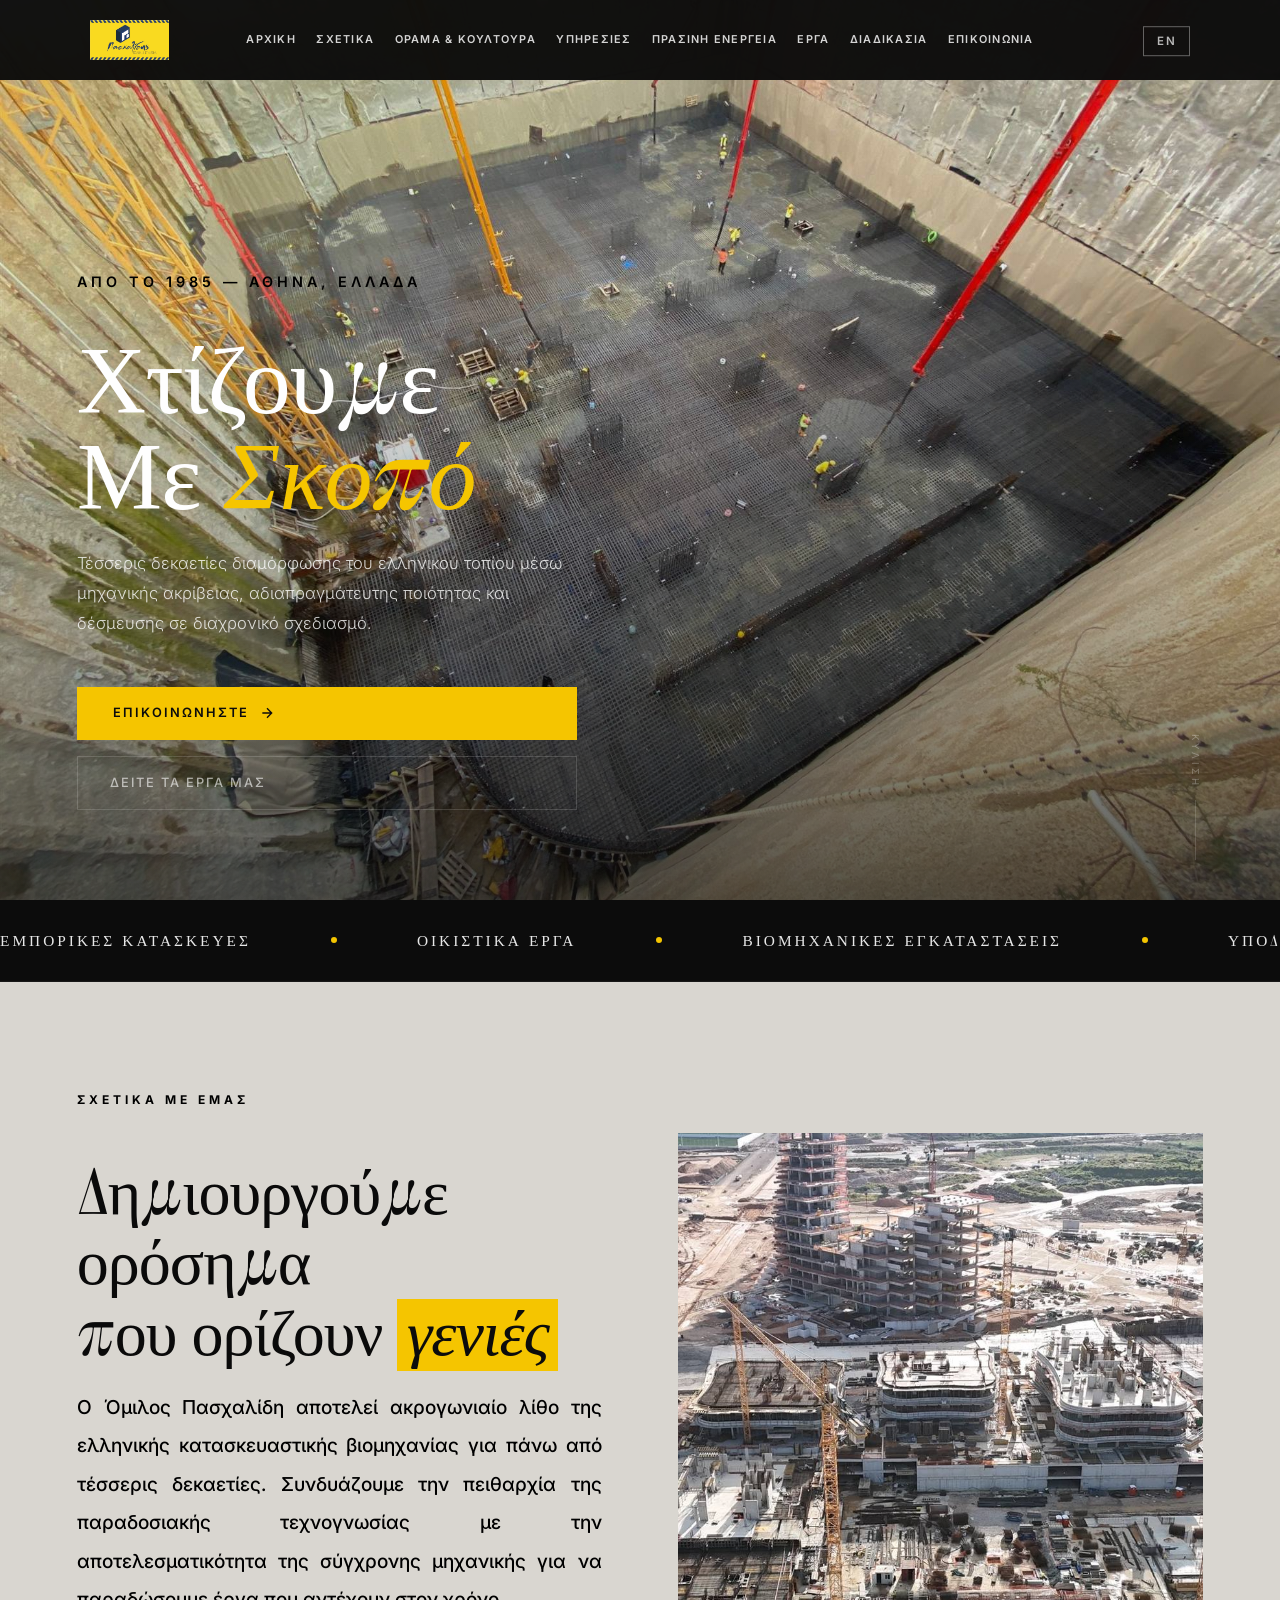
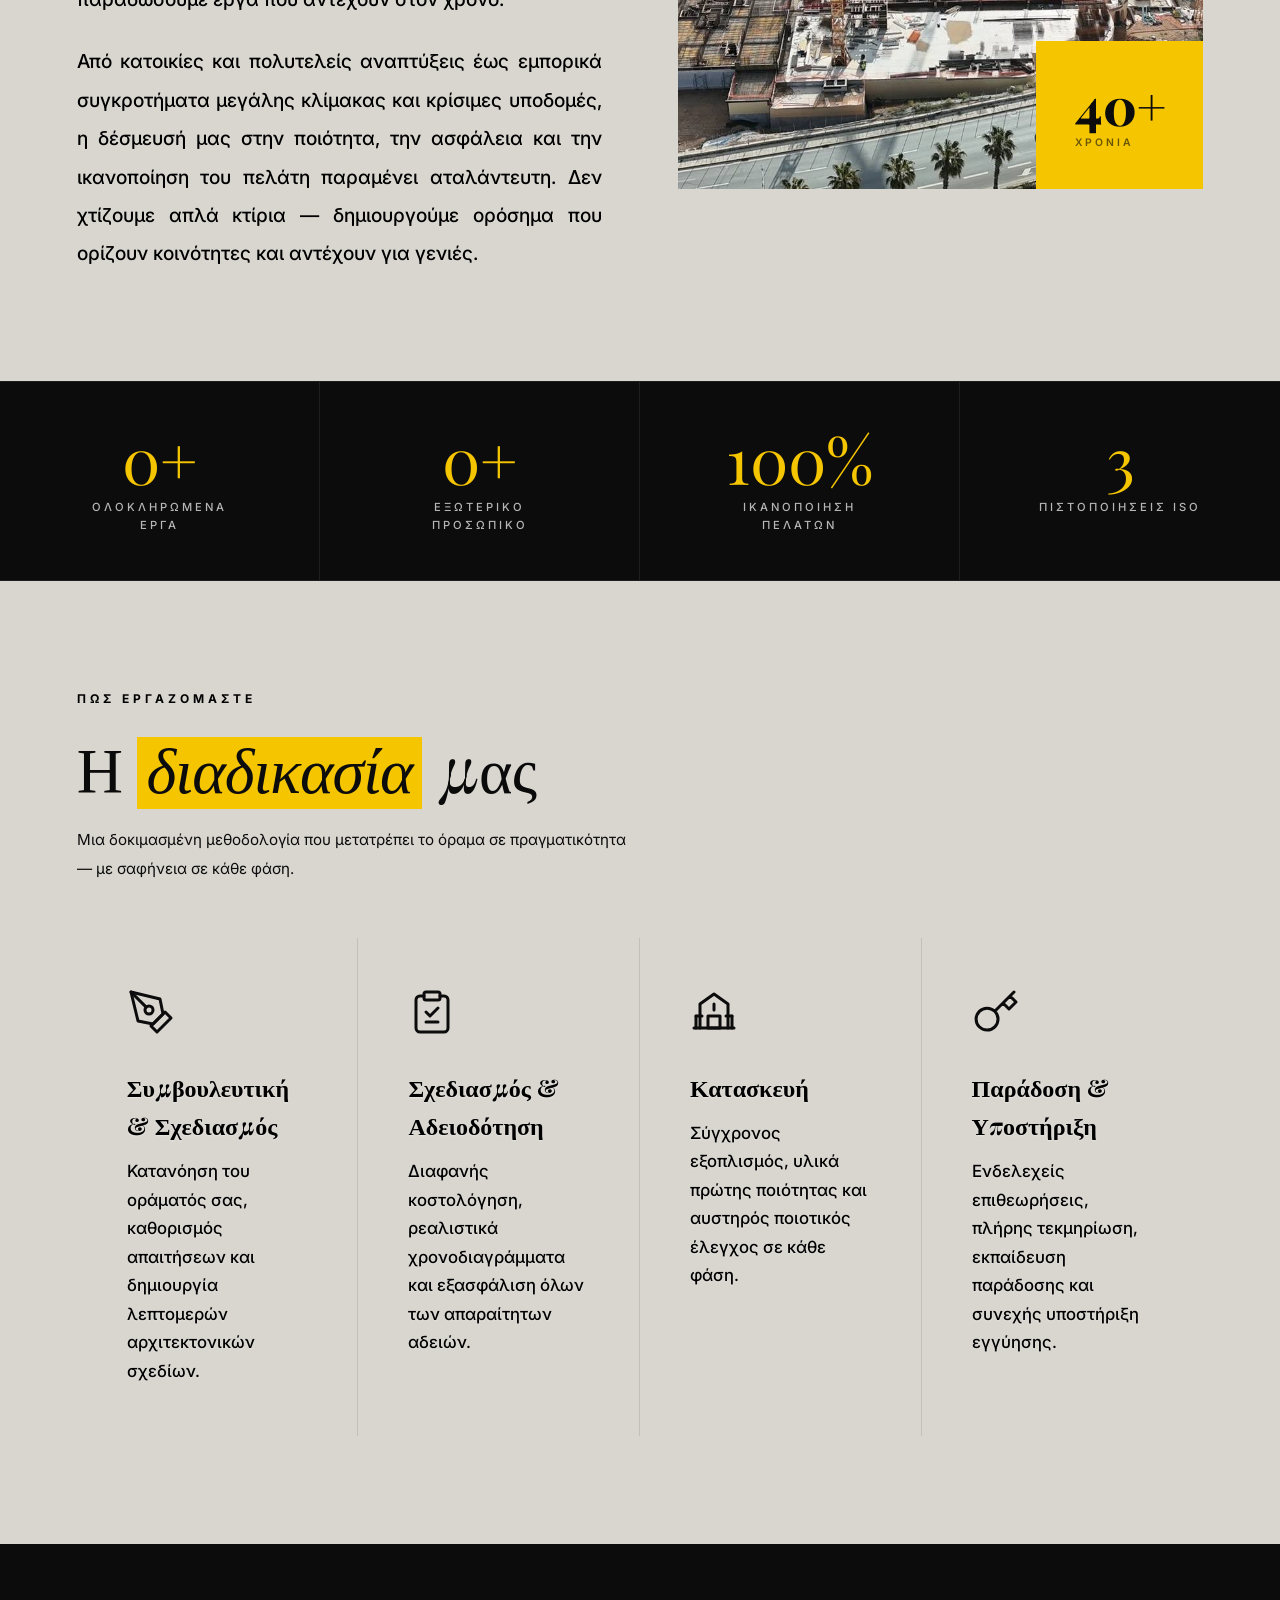
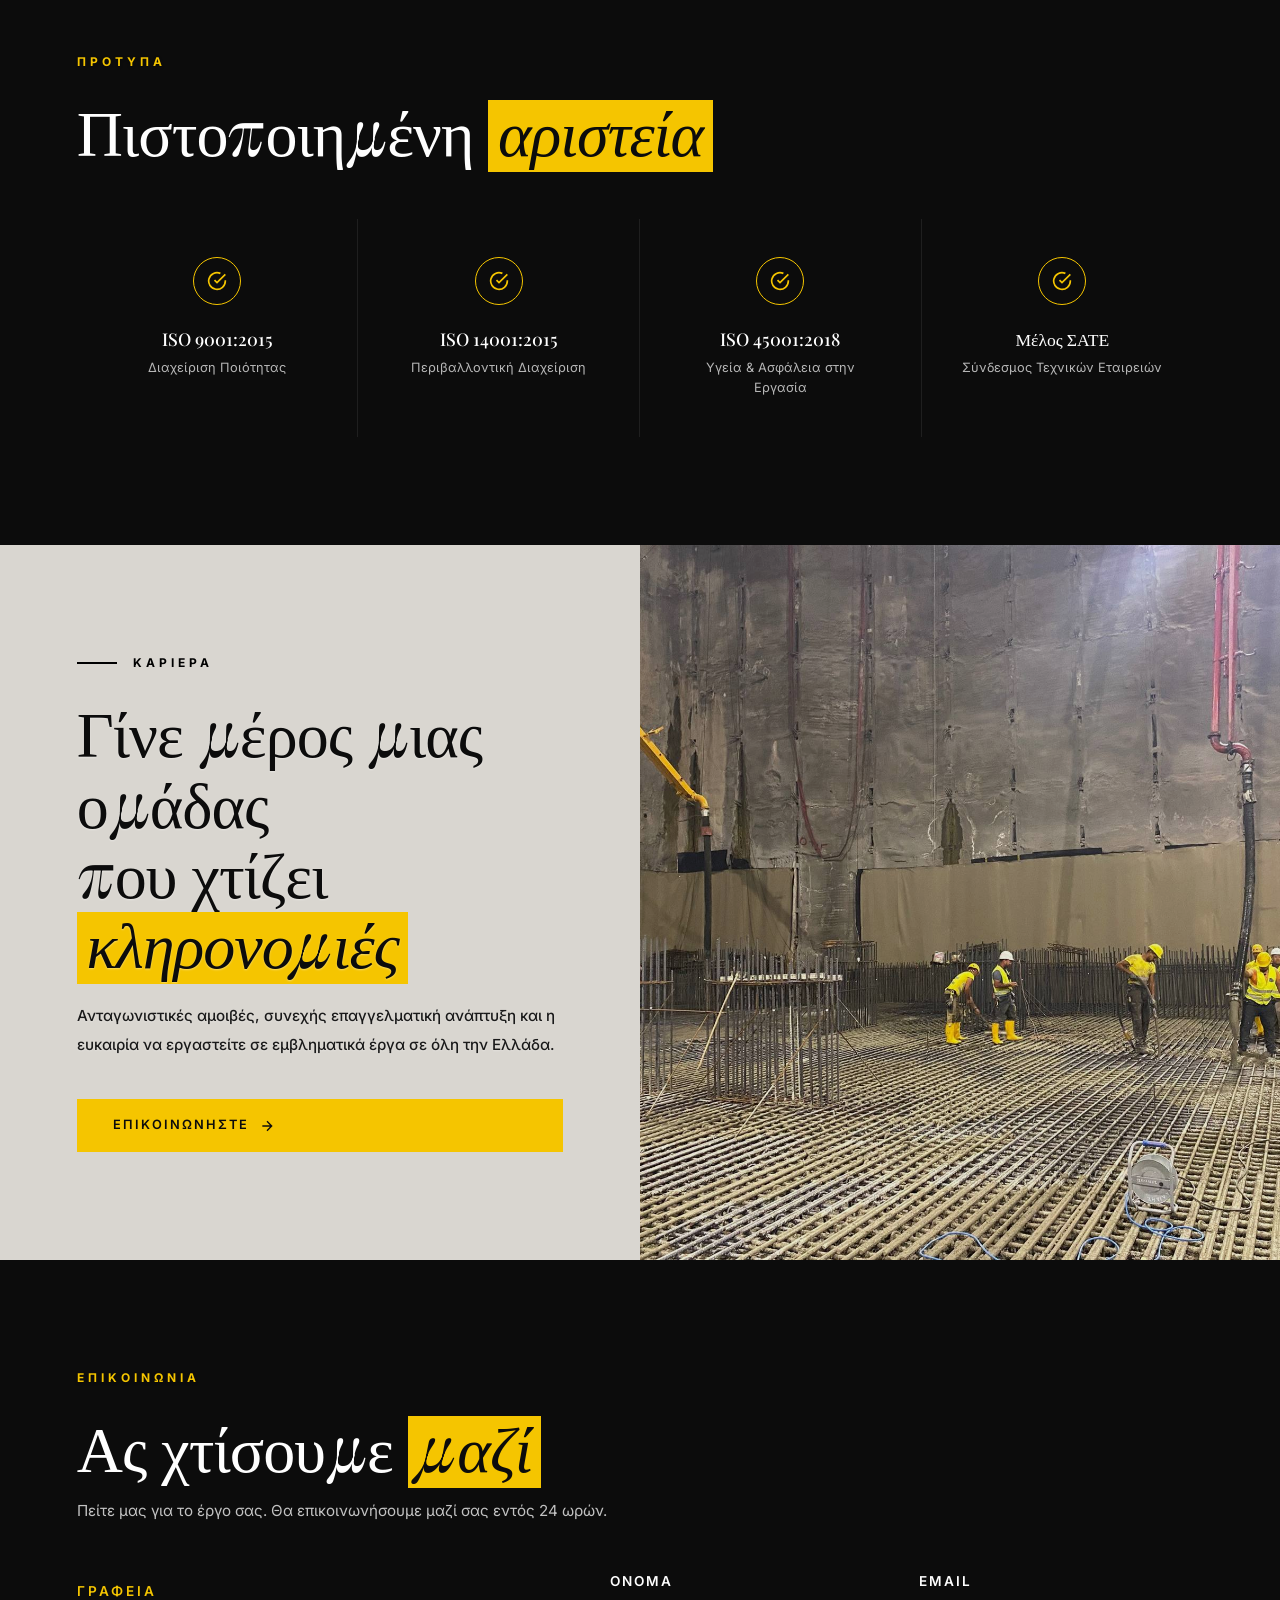
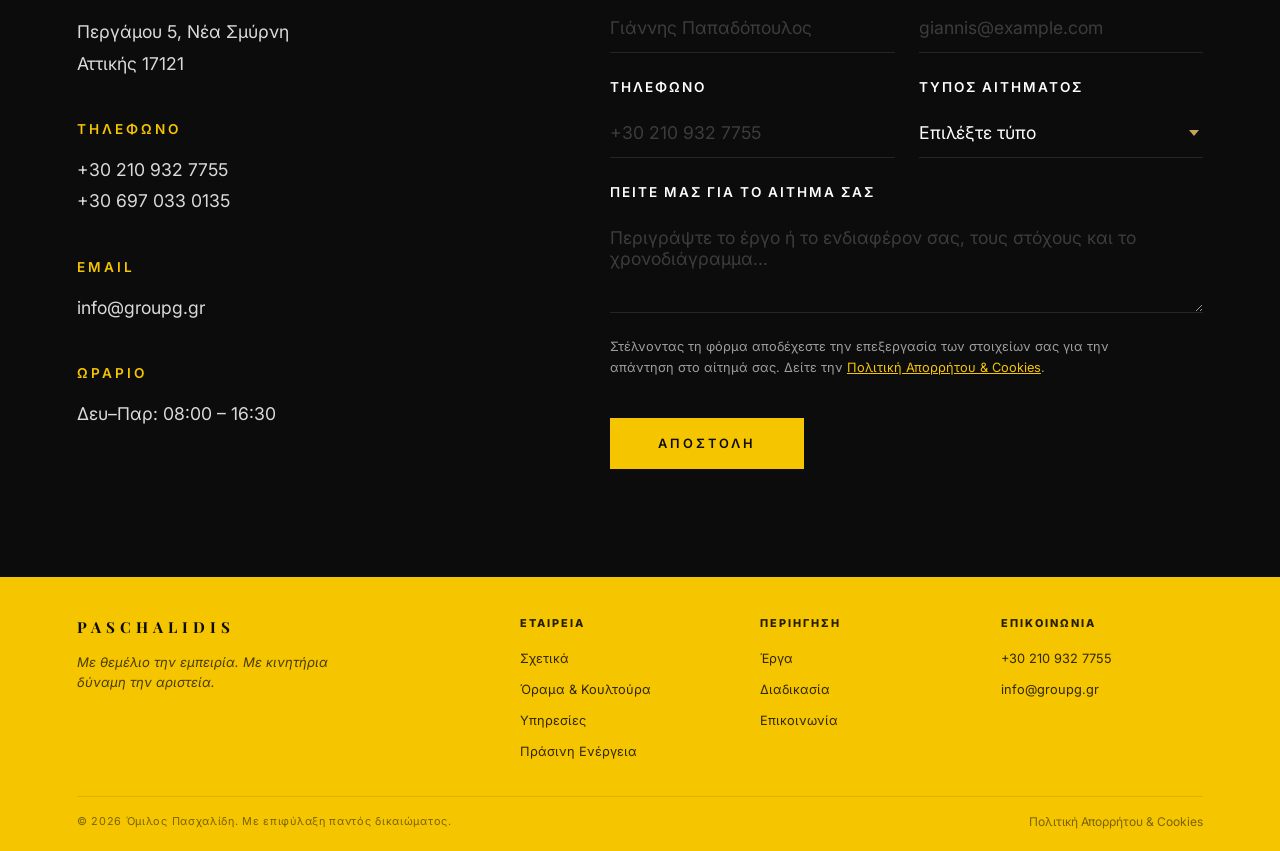
==== commit 46485193: "Add files via upload" ====
--- a/index.html
+++ b/index.html
@@ -1,199 +1,619 @@
 <!DOCTYPE html>
-<html lang="en">
+<html lang="el">
 <head>
-<meta charset="UTF-8">
-<meta name="viewport" content="width=device-width, initial-scale=1.0">
-<title>Pomolo Mykonos | Interior &amp; Exterior. Luxury. Quality.</title>
-<meta name="description" content="Pomolo Mykonos — curated bathrooms, indoor & outdoor furniture, taps, tiles, fabrics, blinds, curtains and parasols for the finest homes.">
-<meta name="robots" content="index, follow">
-<meta name="theme-color" content="#0a0a0a">
-<link rel="canonical" href="https://www.pomolo-mykonos.com/">
-
-<!-- Open Graph / social sharing -->
-<meta property="og:type" content="website">
-<meta property="og:site_name" content="Pomolo Mykonos">
-<meta property="og:title" content="Pomolo Mykonos | Interior &amp; Exterior. Luxury. Quality.">
-<meta property="og:description" content="Curated bathrooms, indoor & outdoor furniture, taps, tiles, fabrics, blinds, curtains and parasols for the finest homes in Mykonos.">
-<meta property="og:image" content="https://www.pomolo-mykonos.com/store_external_overview.jpg">
-<meta property="og:image:alt" content="Pomolo Mykonos showroom exterior">
-<meta property="og:image:type" content="image/jpeg">
-<meta property="og:image:width" content="1262">
-<meta property="og:image:height" content="964">
-<meta property="og:url" content="https://www.pomolo-mykonos.com/">
-<meta property="og:locale" content="en_GB">
-<meta name="twitter:card" content="summary_large_image">
-<meta name="twitter:title" content="Pomolo Mykonos | Interior &amp; Exterior. Luxury. Quality.">
-<meta name="twitter:description" content="Curated bathrooms, indoor & outdoor furniture, taps, tiles, fabrics, blinds, curtains and parasols for the finest homes in Mykonos.">
-<meta name="twitter:image" content="https://www.pomolo-mykonos.com/store_external_overview.jpg">
-<meta name="twitter:image:alt" content="Pomolo Mykonos showroom exterior">
-
-<!-- Security -->
-<meta http-equiv="Content-Security-Policy" content="default-src 'self'; script-src 'self'; style-src 'self' 'unsafe-inline' https://fonts.googleapis.com; font-src https://fonts.gstatic.com; img-src 'self' data:; frame-src 'self' https://www.instagram.com; base-uri 'self'; form-action 'self' https://api.web3forms.com; object-src 'none'">
-<meta name="referrer" content="strict-origin-when-cross-origin">
-
-<link rel="preconnect" href="https://fonts.googleapis.com">
-<link rel="preconnect" href="https://fonts.gstatic.com" crossorigin>
-<link href="https://fonts.googleapis.com/css2?family=Cormorant+Garamond:wght@400;500;600;700&family=Poppins:wght@300;400;500;600&family=Righteous&display=swap" rel="stylesheet">
-<link rel="stylesheet" href="styles.css?v=20261030b">
-<link rel="icon" href="logo.png" type="image/png">
-<link rel="apple-touch-icon" href="logo.png">
-<link rel="manifest" href="site.webmanifest">
-
-<script type="application/ld+json">
-{
-  "@context": "https://schema.org",
-  "@type": "HomeGoodsStore",
-  "name": "Pomolo Mykonos",
-  "slogan": "Interior & Exterior. Luxury. Quality.",
-  "image": "https://www.pomolo-mykonos.com/store_external_overview.jpg",
-  "logo": "https://www.pomolo-mykonos.com/logo.png",
-  "url": "https://www.pomolo-mykonos.com/",
-  "email": "info@pomolo-mykonos.com",
-  "telephone": "+30 22890 77800",
-  "priceRange": "$$$",
-  "openingHoursSpecification": { "@type": "OpeningHoursSpecification", "opens": "09:00", "closes": "18:00" },
-  "geo": { "@type": "GeoCoordinates", "latitude": 37.4262301, "longitude": 25.3235811 },
-  "address": {
-    "@type": "PostalAddress",
-    "streetAddress": "Ornos",
-    "addressLocality": "Mykonos",
-    "postalCode": "84600",
-    "addressCountry": "GR"
-  },
-  "sameAs": ["https://www.instagram.com/pomolo_mykonos_official/"]
-}
-</script>
+    <meta charset="UTF-8">
+    <meta name="viewport" content="width=device-width, initial-scale=1.0">
+    <title>PASCHALIDIS — Κατασκευές από το 1985 | Construction Since 1985</title>
+    <meta name="description" content="Όμιλος Πασχαλίδη — κατασκευαστικός όμιλος στην Ελλάδα. Πάνω από 40 χρόνια εμπορικά, οικιστικά έργα και υποδομές με αδιαπραγμάτευτη ποιότητα. | Paschalidis Group — construction group in Greece, 40+ years of commercial, residential and infrastructure projects.">
+    <meta name="keywords" content="κατασκευαστική εταιρεία, Πασχαλίδης, κατασκευές Αθήνα, construction company Greece, Paschalidis, commercial construction, residential projects, infrastructure">
+    <meta name="author" content="Paschalidis Group">
+    <meta name="robots" content="index, follow">
+    <link rel="canonical" href="https://paschalidis.gr/">
+    <meta property="og:type" content="website">
+    <meta property="og:site_name" content="Paschalidis Group">
+    <meta property="og:url" content="https://paschalidis.gr/">
+    <meta property="og:title" content="PASCHALIDIS — Όμιλος Πασχαλίδη | Construction Group">
+    <meta property="og:description" content="Κατασκευαστικός όμιλος στην Ελλάδα — πάνω από 40 χρόνια εμβληματικών έργων. Construction group in Greece — 40+ years of landmark projects.">
+    <meta property="og:locale" content="el_GR">
+    <meta property="og:locale:alternate" content="en_US">
+    <meta name="twitter:card" content="summary_large_image">
+    <meta name="theme-color" content="#0c0c0c">
+    <link rel="icon" type="image/svg+xml" href="logo-greek.svg">
+    <meta property="og:image" content="https://paschalidis.gr/elliniko-construction-4.jpg">
+    <meta property="og:image:width" content="1800">
+    <meta property="og:image:height" content="1012">
+
+    <link rel="preconnect" href="https://fonts.googleapis.com">
+    <link rel="preconnect" href="https://fonts.gstatic.com" crossorigin>
+    <link href="https://fonts.googleapis.com/css2?family=Playfair+Display:ital,wght@0,400;0,500;0,700;0,800;0,900;1,400;1,500&family=Inter:wght@300;400;500;600&display=swap" rel="stylesheet">
+
+    <script type="application/ld+json">
+    {
+        "@context": "https://schema.org",
+        "@type": "ConstructionBusiness",
+        "name": "Paschalidis Group",
+        "url": "https://paschalidis.gr",
+        "telephone": "+302109327755",
+        "email": "info@groupg.gr",
+        "address": {"@type": "PostalAddress", "streetAddress": "Pergamou 5", "addressLocality": "Nea Smyrni", "postalCode": "17121", "addressCountry": "GR"},
+        "foundingDate": "1985",
+        "description": "Κατασκευαστικός όμιλος στην Ελλάδα — Construction group in Greece",
+        "image": "https://paschalidis.gr/elliniko-construction-4.jpg",
+        "knowsLanguage": ["el", "en"]
+    }
+    </script>
+
+    <link rel="stylesheet" href="index.css">
 </head>
-<body>
-<a class="skip-link" href="#home">Skip to main content</a>
-
-<!-- Preloader -->
-<div id="preloader"><div class="loader-emblem"></div></div>
-
-<!-- Header is rendered from script.js to keep navigation consistent across pages. -->
-<header id="header" data-shared-header data-home="true"></header>
-
-<!-- Hero -->
-<section id="home" class="hero">
-  <video class="hero-media" autoplay muted loop playsinline preload="auto" poster="store_external_overview_2.jpg" aria-hidden="true">
-    <source src="Pomolo-Mykonos-57s-Hero-optimized.mp4" type="video/mp4">
-  </video>
-  <div class="hero-overlay"></div>
-  <div class="container hero-content" data-aos>
-    <img src="logo.png" alt="Pomolo emblem" class="hero-emblem">
-    <img src="Pomolo_original-removebg.png" alt="Pomolo interior equipments" class="hero-logo">
-    <p class="hero-tagline">Interior - Exterior Quality Brands</p>
-    <p class="hero-sub">Bespoke bathrooms, furniture &amp; interior essentials, curated on the island of Mykonos.</p>
-    <div class="hero-actions">
-        <a href="catalogue.html" class="btn btn-primary">Explore Collections</a>
+<body class="lang-el">
+    <script>try{if(localStorage.getItem('site-lang')==='en')document.body.classList.remove('lang-el');}catch(e){}</script>
+
+    <!-- Skip Nav -->
+    <a href="#main" class="skip-nav"><span data-lang="en">Skip to main content</span><span data-lang="el">Παράλειψη στο κύριο περιεχόμενο</span></a>
+
+    <!-- Preloader -->
+    <div class="preloader" id="preloader">
+        <div class="preloader-logo">
+            <img src="original-logo.jpg" alt="Paschalidis Technical Company">
+        </div>
+        <div class="preloader-text" aria-hidden="true" data-lang="en">
+            <span style="animation-delay:.1s">P</span><span style="animation-delay:.15s">A</span><span style="animation-delay:.2s">S</span><span style="animation-delay:.25s">C</span><span style="animation-delay:.3s">H</span><span style="animation-delay:.35s">A</span><span style="animation-delay:.4s">L</span><span style="animation-delay:.45s">I</span><span style="animation-delay:.5s">D</span><span style="animation-delay:.55s">I</span><span style="animation-delay:.6s">S</span><span style="animation-delay:.65s">&nbsp;</span><span style="animation-delay:.7s">G</span><span style="animation-delay:.75s">R</span><span style="animation-delay:.8s">O</span><span style="animation-delay:.85s">U</span><span style="animation-delay:.9s">P</span>
+        </div>
+        <div class="preloader-text" aria-hidden="true" data-lang="el">
+            <span style="animation-delay:.1s">Π</span><span style="animation-delay:.15s">Α</span><span style="animation-delay:.2s">Σ</span><span style="animation-delay:.25s">Χ</span><span style="animation-delay:.3s">Α</span><span style="animation-delay:.35s">Λ</span><span style="animation-delay:.4s">Ι</span><span style="animation-delay:.45s">Δ</span><span style="animation-delay:.5s">Η</span><span style="animation-delay:.55s">Σ</span><span style="animation-delay:.6s">&nbsp;</span><span style="animation-delay:.65s">G</span><span style="animation-delay:.7s">R</span><span style="animation-delay:.75s">O</span><span style="animation-delay:.8s">U</span><span style="animation-delay:.85s">P</span>
+        </div>
     </div>
-  </div>
-    <a href="#services" class="scroll-indicator" aria-label="Scroll down"><span></span></a>
-</section>
-
-<!-- Services -->
-<section id="services" class="section services">
-  <div class="container">
-    <div class="services-heading">
-      <div>
-        <p class="eyebrow">Designed Around You</p>
-        <h2>From First Idea to Final Detail</h2>
-      </div>
-      <p><img src="Pomolo_original-removebg.png" alt="Pomolo interior equipment" class="brand-inline"> brings together product knowledge, considered selection and personal guidance for homes, villas and hospitality projects.</p>
+
+    <!-- Box reveal grid -->
+    <div class="reveal-grid" id="revealGrid"></div>
+
+    <!-- Navigation -->
+    <nav class="nav" id="nav" role="navigation" aria-label="Main navigation" data-aria-en="Main navigation" data-aria-el="Κύρια πλοήγηση">
+        <a href="index.html" class="nav-logo"><img src="original-logo.jpg" alt="Paschalidis Technical Company"></a>
+        <button class="nav-toggle" id="navToggle" aria-label="Toggle menu" data-aria-en="Toggle menu" data-aria-el="Εναλλαγή μενού" aria-expanded="false">
+            <span></span><span></span><span></span>
+        </button>
+        <ul class="nav-links" id="navLinks">
+            <li><a href="#home" data-lang="en">Home</a><a href="#home" data-lang="el">Αρχική</a></li>
+            <li><a href="#about" data-lang="en">About</a><a href="#about" data-lang="el">Σχετικά</a></li>
+            <li><a href="vision-culture.html" data-lang="en">Vision &amp; Culture</a><a href="vision-culture.html" data-lang="el">Όραμα &amp; Κουλτούρα</a></li>
+            <li><a href="services.html" data-lang="en">Services</a><a href="services.html" data-lang="el">Υπηρεσίες</a></li>
+            <li><a href="green-energy.html" data-lang="en">Green Energy</a><a href="green-energy.html" data-lang="el">Πράσινη Ενέργεια</a></li>
+            <li><a href="projects.html" data-lang="en">Projects</a><a href="projects.html" data-lang="el">Έργα</a></li>
+            <li><a href="#process" data-lang="en">Process</a><a href="#process" data-lang="el">Διαδικασία</a></li>
+            <li><a href="#contact" data-lang="en">Contact</a><a href="#contact" data-lang="el">Επικοινωνία</a></li>
+            <li><a href="#" class="nav-lang" id="langToggle" onclick="toggleLang(event)">EN</a></li>
+        </ul>
+    </nav>
+
+    <!-- Hero -->
+    <section class="hero" id="home" role="banner">
+        <div class="hero-slides" aria-hidden="true">
+            <div class="hero-slide active" style="background-image:url('foundation-parking-glyfada-1.jpg')"></div>
+            <div class="hero-slide" style="background-image:url('foundation-parking-glyfada-2.jpg')"></div>
+            <div class="hero-slide" style="background-image:url('foundation-parking-glyfada-3.jpg')"></div>
+            <div class="hero-slide" style="background-image:url('elliniko-construction.jpg')"></div>
+            <div class="hero-slide" style="background-image:url('elliniko-construction-2.jpg')"></div>
+            <div class="hero-slide" style="background-image:url('elliniko-construction-4.jpg')"></div>
+            <div class="hero-slide" style="background-image:url('elliniko-5.jpg')"></div>
+        </div>
+        <div class="hero-overlay"></div>
+        <div class="hero-grain"></div>
+        <div class="hero-content">
+            <div class="hero-tag" data-lang="en">Est. 1985 — Athens, Greece</div>
+            <div class="hero-tag" data-lang="el">Από το 1985 — Αθήνα, Ελλάδα</div>
+            <h1 class="hero-title">
+                <span class="line" data-lang="en"><span>We Build</span></span>
+                <span class="line" data-lang="en"><span>With <em>Purpose</em></span></span>
+                <span class="line" data-lang="el"><span>Χτίζουμε</span></span>
+                <span class="line" data-lang="el"><span>Με <em>Σκοπό</em></span></span>
+            </h1>
+            <p class="hero-sub" data-lang="en">Four decades of shaping Greece's landscape through precision engineering, uncompromising quality, and a commitment to enduring design.</p>
+            <p class="hero-sub" data-lang="el">Τέσσερις δεκαετίες διαμόρφωσης του ελληνικού τοπίου μέσω μηχανικής ακρίβειας, αδιαπραγμάτευτης ποιότητας και δέσμευσης σε διαχρονικό σχεδιασμό.</p>
+            <div class="hero-cta" data-lang="en">
+                <a href="#contact" class="btn-gold">
+                    Contact Us
+                    <svg viewBox="0 0 24 24" fill="none" stroke="currentColor" stroke-width="2"><path d="M5 12h14M12 5l7 7-7 7"/></svg>
+                </a>
+                <a href="projects.html" class="btn-ghost">View Portfolio</a>
+            </div>
+            <div class="hero-cta" data-lang="el">
+                <a href="#contact" class="btn-gold">
+                    Επικοινωνήστε
+                    <svg viewBox="0 0 24 24" fill="none" stroke="currentColor" stroke-width="2"><path d="M5 12h14M12 5l7 7-7 7"/></svg>
+                </a>
+                <a href="projects.html" class="btn-ghost">Δείτε τα Έργα μας</a>
+            </div>
+        </div>
+        <div class="hero-scroll" aria-hidden="true">
+            <span data-lang="en">Scroll</span>
+            <span data-lang="el">Κύλιση</span>
+            <div class="scroll-line"></div>
+        </div>
+    </section>
+
+    <!-- Marquee -->
+    <div class="marquee" aria-hidden="true">
+        <div class="marquee-track" data-lang="en">
+            <span class="marquee-item">Commercial Construction</span>
+            <span class="marquee-item">Residential Projects</span>
+            <span class="marquee-item">Industrial Facilities</span>
+            <span class="marquee-item">Infrastructure</span>
+            <span class="marquee-item">Green Energy</span>
+            <span class="marquee-item">Commercial Construction</span>
+            <span class="marquee-item">Residential Projects</span>
+            <span class="marquee-item">Industrial Facilities</span>
+            <span class="marquee-item">Infrastructure</span>
+            <span class="marquee-item">Green Energy</span>
+        </div>
+        <div class="marquee-track" data-lang="el">
+            <span class="marquee-item">Εμπορικές Κατασκευές</span>
+            <span class="marquee-item">Οικιστικά Έργα</span>
+            <span class="marquee-item">Βιομηχανικές Εγκαταστάσεις</span>
+            <span class="marquee-item">Υποδομές</span>
+            <span class="marquee-item">Πράσινη Ενέργεια</span>
+            <span class="marquee-item">Εμπορικές Κατασκευές</span>
+            <span class="marquee-item">Οικιστικά Έργα</span>
+            <span class="marquee-item">Βιομηχανικές Εγκαταστάσεις</span>
+            <span class="marquee-item">Υποδομές</span>
+            <span class="marquee-item">Πράσινη Ενέργεια</span>
+        </div>
     </div>
-    <div class="service-grid">
-      <a href="consultation.html" class="service-item"><h3>Interior Consultation</h3><p>Practical, design-led guidance for spaces that feel considered from every angle.</p></a>
-      <a href="brands.html" class="service-item"><h3>Brands &amp; Partners</h3><p>Explore the specialist makers and collections we bring together for exceptional interiors.</p></a>
-      <a href="projects.html" class="service-item"><h3>Cyclades</h3><p>See how <img src="Pomolo_original-removebg.png" alt="Pomolo interior equipment" class="brand-inline"> supports private residences, rental villas and destination properties.</p></a>
+
+    <main id="main">
+
+    <!-- About -->
+    <section class="section section-warm" id="about">
+        <div class="section-eyebrow reveal" data-lang="en">About Us</div>
+        <div class="section-eyebrow reveal" data-lang="el">Σχετικά με εμάς</div>
+        <div class="about-grid">
+            <div class="about-left">
+                <h2 class="section-heading reveal" data-lang="en">
+                    Crafting landmarks<br>that define <em>generations</em>
+                </h2>
+                <h2 class="section-heading reveal" data-lang="el">
+                    Δημιουργούμε ορόσημα<br>που ορίζουν <em>γενιές</em>
+                </h2>
+                <p class="about-text reveal" data-lang="en">
+                    Paschalidis Group has been a cornerstone of Greece's construction industry for over four decades. We combine the discipline of traditional craftsmanship with the efficiency of modern engineering to deliver projects that stand the test of time.
+                </p>
+                <p class="about-text reveal" data-lang="el">
+                    Ο Όμιλος Πασχαλίδη αποτελεί ακρογωνιαίο λίθο της ελληνικής κατασκευαστικής βιομηχανίας για πάνω από τέσσερις δεκαετίες. Συνδυάζουμε την πειθαρχία της παραδοσιακής τεχνογνωσίας με την αποτελεσματικότητα της σύγχρονης μηχανικής για να παραδώσουμε έργα που αντέχουν στον χρόνο.
+                </p>
+                <p class="about-text reveal" data-lang="en">
+                    From residential buildings and luxury developments to large-scale commercial complexes and critical infrastructure, our commitment to quality, safety, and client satisfaction remains unwavering. We don't simply build structures — we create landmarks that define communities and endure for generations.
+                </p>
+                <p class="about-text reveal" data-lang="el">
+                    Από κατοικίες και πολυτελείς αναπτύξεις έως εμπορικά συγκροτήματα μεγάλης κλίμακας και κρίσιμες υποδομές, η δέσμευσή μας στην ποιότητα, την ασφάλεια και την ικανοποίηση του πελάτη παραμένει αταλάντευτη. Δεν χτίζουμε απλά κτίρια — δημιουργούμε ορόσημα που ορίζουν κοινότητες και αντέχουν για γενιές.
+                </p>
+            </div>
+            <div class="about-right reveal">
+                <div class="about-img-wrapper">
+                    <img src="elliniko-construction-4.jpg" alt="Paschalidis Group — Elliniko project" loading="lazy">
+                    <div class="about-experience-badge">
+                        <span class="num">40+</span>
+                        <span class="label" data-lang="en">Years</span>
+                        <span class="label" data-lang="el">Χρόνια</span>
+                    </div>
+                </div>
+            </div>
+        </div>
+    </section>
+
+    <!-- Stats -->
+    <div class="stats section-dark" aria-label="Company statistics" data-lang="en">
+        <div class="stat-item reveal">
+            <div class="stat-number"><span class="counter" data-target="4000">0</span>+</div>
+            <div class="stat-label">Projects Delivered</div>
+        </div>
+        <div class="stat-item reveal reveal-delay-1">
+            <div class="stat-number"><span class="counter" data-target="500">0</span>+</div>
+            <div class="stat-label">External Personnel</div>
+        </div>
+        <div class="stat-item reveal reveal-delay-2">
+            <div class="stat-number">100%</div>
+            <div class="stat-label">Client Satisfaction</div>
+        </div>
+        <div class="stat-item reveal reveal-delay-3">
+            <div class="stat-number">3</div>
+            <div class="stat-label">ISO Certifications</div>
+        </div>
     </div>
-    <div class="services-actions">
-      <a href="consultation.html" class="btn btn-primary">Book a Consultation</a>
+    <div class="stats section-dark" aria-label="Στατιστικά εταιρείας" data-lang="el">
+        <div class="stat-item reveal">
+            <div class="stat-number"><span class="counter" data-target="4000">0</span>+</div>
+            <div class="stat-label">Ολοκληρωμένα Έργα</div>
+        </div>
+        <div class="stat-item reveal reveal-delay-1">
+            <div class="stat-number"><span class="counter" data-target="500">0</span>+</div>
+            <div class="stat-label">Εξωτερικό Προσωπικό</div>
+        </div>
+        <div class="stat-item reveal reveal-delay-2">
+            <div class="stat-number">100%</div>
+            <div class="stat-label">Ικανοποίηση Πελατών</div>
+        </div>
+        <div class="stat-item reveal reveal-delay-3">
+            <div class="stat-number">3</div>
+            <div class="stat-label">Πιστοποιήσεις ISO</div>
+        </div>
     </div>
-  </div>
-</section>
-
-<!-- About -->
-<section id="about" class="section about">
-  <div class="container about-grid">
-    <div class="about-media">
-      <video data-src="new_video_store.mp4" class="about-photo" preload="none" muted loop playsinline aria-label="Pomolo Mykonos showroom overview"></video>
-      <video data-src="new_video_store_inside.mp4" class="about-photo" preload="none" muted loop playsinline aria-label="Inside the Pomolo Mykonos showroom"></video>
+
+    <section class="section section-warm" id="process">
+        <div class="section-eyebrow reveal" data-lang="en">How We Work</div>
+        <div class="section-eyebrow reveal" data-lang="el">Πώς Εργαζόμαστε</div>
+        <h2 class="section-heading reveal" data-lang="en">Our <em>process</em></h2>
+        <h2 class="section-heading reveal" data-lang="el">Η <em>διαδικασία</em> μας</h2>
+        <p class="section-desc reveal" style="margin-top:1.5rem;" data-lang="en">A proven methodology that transforms vision into reality — with clarity at every phase.</p>
+        <p class="section-desc reveal" style="margin-top:1.5rem;" data-lang="el">Μια δοκιμασμένη μεθοδολογία που μετατρέπει το όραμα σε πραγματικότητα — με σαφήνεια σε κάθε φάση.</p>
+
+        <div class="process-grid" data-lang="en">
+            <div class="process-item reveal">
+                <div class="green-icon">
+                    <svg viewBox="0 0 24 24" width="48" height="48" fill="none" stroke="currentColor" stroke-width="1.5" stroke-linecap="round" stroke-linejoin="round"><path d="M12 19l7-7 3 3-7 7-3-3z"/><path d="M18 13l-1.5-7.5L2 2l3.5 14.5L13 18l5-5z"/><path d="M2 2l7.586 7.586"/><circle cx="11" cy="11" r="2"/></svg>
+                </div>
+                <h3>Consultation &amp; Design</h3>
+                <p>Understanding your vision, defining requirements, and creating detailed architectural plans and 3D visualizations.</p>
+            </div>
+            <div class="process-item reveal reveal-delay-1">
+                <div class="green-icon">
+                    <svg viewBox="0 0 24 24" width="48" height="48" fill="none" stroke="currentColor" stroke-width="1.5" stroke-linecap="round" stroke-linejoin="round"><path d="M16 4h2a2 2 0 0 1 2 2v14a2 2 0 0 1-2 2H6a2 2 0 0 1-2-2V6a2 2 0 0 1 2-2h2"/><rect x="8" y="2" width="8" height="4" rx="1"/><path d="M9 12l2 2 4-4"/><path d="M9 17h6"/></svg>
+                </div>
+                <h3>Planning &amp; Permitting</h3>
+                <p>Transparent budgeting, realistic timelines, and securing all necessary permits and approvals.</p>
+            </div>
+            <div class="process-item reveal reveal-delay-2">
+                <div class="green-icon">
+                    <svg viewBox="0 0 24 24" width="48" height="48" fill="none" stroke="currentColor" stroke-width="1.5" stroke-linecap="round" stroke-linejoin="round"><path d="M2 20h20"/><path d="M5 20V8l7-5 7 5v12"/><rect x="9" y="14" width="6" height="6"/><line x1="12" y1="8" x2="12" y2="11"/><line x1="3" y1="20" x2="3" y2="14"/><line x1="21" y1="20" x2="21" y2="14"/><path d="M3 14h3"/><path d="M18 14h3"/></svg>
+                </div>
+                <h3>Construction</h3>
+                <p>Modern equipment, premium materials, and rigorous quality control at every phase of building.</p>
+            </div>
+            <div class="process-item reveal reveal-delay-3">
+                <div class="green-icon">
+                    <svg viewBox="0 0 24 24" width="48" height="48" fill="none" stroke="currentColor" stroke-width="1.5" stroke-linecap="round" stroke-linejoin="round"><path d="M21 2l-2 2m-7.61 7.61a5.5 5.5 0 1 1-7.778 7.778 5.5 5.5 0 0 1 7.777-7.777zm0 0L15.5 7.5m0 0l3 3L22 7l-3-3m-3.5 3.5L19 4"/></svg>
+                </div>
+                <h3>Delivery &amp; Support</h3>
+                <p>Thorough inspections, complete documentation, handover training, and ongoing warranty support.</p>
+            </div>
+        </div>
+        <div class="process-grid" data-lang="el">
+            <div class="process-item reveal">
+                <div class="green-icon">
+                    <svg viewBox="0 0 24 24" width="48" height="48" fill="none" stroke="currentColor" stroke-width="1.5" stroke-linecap="round" stroke-linejoin="round"><path d="M12 19l7-7 3 3-7 7-3-3z"/><path d="M18 13l-1.5-7.5L2 2l3.5 14.5L13 18l5-5z"/><path d="M2 2l7.586 7.586"/><circle cx="11" cy="11" r="2"/></svg>
+                </div>
+                <h3>Συμβουλευτική &amp; Σχεδιασμός</h3>
+                <p>Κατανόηση του οράματός σας, καθορισμός απαιτήσεων και δημιουργία λεπτομερών αρχιτεκτονικών σχεδίων.</p>
+            </div>
+            <div class="process-item reveal reveal-delay-1">
+                <div class="green-icon">
+                    <svg viewBox="0 0 24 24" width="48" height="48" fill="none" stroke="currentColor" stroke-width="1.5" stroke-linecap="round" stroke-linejoin="round"><path d="M16 4h2a2 2 0 0 1 2 2v14a2 2 0 0 1-2 2H6a2 2 0 0 1-2-2V6a2 2 0 0 1 2-2h2"/><rect x="8" y="2" width="8" height="4" rx="1"/><path d="M9 12l2 2 4-4"/><path d="M9 17h6"/></svg>
+                </div>
+                <h3>Σχεδιασμός &amp; Αδειοδότηση</h3>
+                <p>Διαφανής κοστολόγηση, ρεαλιστικά χρονοδιαγράμματα και εξασφάλιση όλων των απαραίτητων αδειών.</p>
+            </div>
+            <div class="process-item reveal reveal-delay-2">
+                <div class="green-icon">
+                    <svg viewBox="0 0 24 24" width="48" height="48" fill="none" stroke="currentColor" stroke-width="1.5" stroke-linecap="round" stroke-linejoin="round"><path d="M2 20h20"/><path d="M5 20V8l7-5 7 5v12"/><rect x="9" y="14" width="6" height="6"/><line x1="12" y1="8" x2="12" y2="11"/><line x1="3" y1="20" x2="3" y2="14"/><line x1="21" y1="20" x2="21" y2="14"/><path d="M3 14h3"/><path d="M18 14h3"/></svg>
+                </div>
+                <h3>Κατασκευή</h3>
+                <p>Σύγχρονος εξοπλισμός, υλικά πρώτης ποιότητας και αυστηρός ποιοτικός έλεγχος σε κάθε φάση.</p>
+            </div>
+            <div class="process-item reveal reveal-delay-3">
+                <div class="green-icon">
+                    <svg viewBox="0 0 24 24" width="48" height="48" fill="none" stroke="currentColor" stroke-width="1.5" stroke-linecap="round" stroke-linejoin="round"><path d="M21 2l-2 2m-7.61 7.61a5.5 5.5 0 1 1-7.778 7.778 5.5 5.5 0 0 1 7.777-7.777zm0 0L15.5 7.5m0 0l3 3L22 7l-3-3m-3.5 3.5L19 4"/></svg>
+                </div>
+                <h3>Παράδοση &amp; Υποστήριξη</h3>
+                <p>Ενδελεχείς επιθεωρήσεις, πλήρης τεκμηρίωση, εκπαίδευση παράδοσης και συνεχής υποστήριξη εγγύησης.</p>
+            </div>
+        </div>
+    </section>
+
+    <!-- Certifications -->
+    <section class="section section-dark" id="certifications">
+        <div class="section-eyebrow reveal" data-lang="en">Standards</div>
+        <div class="section-eyebrow reveal" data-lang="el">Πρότυπα</div>
+        <h2 class="section-heading reveal" style="color:var(--white);" data-lang="en">Certified <em>excellence</em></h2>
+        <h2 class="section-heading reveal" style="color:var(--white);" data-lang="el">Πιστοποιημένη <em>αριστεία</em></h2>
+
+        <div class="cert-row" data-lang="en">
+            <div class="cert-item reveal">
+                <div class="cert-icon"><svg viewBox="0 0 24 24"><path d="M22 11.08V12a10 10 0 1 1-5.93-9.14"/><polyline points="22 4 12 14.01 9 11.01"/></svg></div>
+                <h3>ISO 9001:2015</h3>
+                <p>Quality Management</p>
+            </div>
+            <div class="cert-item reveal reveal-delay-1">
+                <div class="cert-icon"><svg viewBox="0 0 24 24"><path d="M22 11.08V12a10 10 0 1 1-5.93-9.14"/><polyline points="22 4 12 14.01 9 11.01"/></svg></div>
+                <h3>ISO 14001:2015</h3>
+                <p>Environmental Management</p>
+            </div>
+            <div class="cert-item reveal reveal-delay-2">
+                <div class="cert-icon"><svg viewBox="0 0 24 24"><path d="M22 11.08V12a10 10 0 1 1-5.93-9.14"/><polyline points="22 4 12 14.01 9 11.01"/></svg></div>
+                <h3>ISO 45001:2018</h3>
+                <p>Occupational Health &amp; Safety</p>
+            </div>
+            <div class="cert-item reveal reveal-delay-3">
+                <div class="cert-icon"><svg viewBox="0 0 24 24"><path d="M22 11.08V12a10 10 0 1 1-5.93-9.14"/><polyline points="22 4 12 14.01 9 11.01"/></svg></div>
+                <h3>SATE Member</h3>
+                <p>Technical Companies Association</p>
+            </div>
+        </div>
+        <div class="cert-row" data-lang="el">
+            <div class="cert-item reveal">
+                <div class="cert-icon"><svg viewBox="0 0 24 24"><path d="M22 11.08V12a10 10 0 1 1-5.93-9.14"/><polyline points="22 4 12 14.01 9 11.01"/></svg></div>
+                <h3>ISO 9001:2015</h3>
+                <p>Διαχείριση Ποιότητας</p>
+            </div>
+            <div class="cert-item reveal reveal-delay-1">
+                <div class="cert-icon"><svg viewBox="0 0 24 24"><path d="M22 11.08V12a10 10 0 1 1-5.93-9.14"/><polyline points="22 4 12 14.01 9 11.01"/></svg></div>
+                <h3>ISO 14001:2015</h3>
+                <p>Περιβαλλοντική Διαχείριση</p>
+            </div>
+            <div class="cert-item reveal reveal-delay-2">
+                <div class="cert-icon"><svg viewBox="0 0 24 24"><path d="M22 11.08V12a10 10 0 1 1-5.93-9.14"/><polyline points="22 4 12 14.01 9 11.01"/></svg></div>
+                <h3>ISO 45001:2018</h3>
+                <p>Υγεία &amp; Ασφάλεια στην Εργασία</p>
+            </div>
+            <div class="cert-item reveal reveal-delay-3">
+                <div class="cert-icon"><svg viewBox="0 0 24 24"><path d="M22 11.08V12a10 10 0 1 1-5.93-9.14"/><polyline points="22 4 12 14.01 9 11.01"/></svg></div>
+                <h3>Μέλος ΣΑΤΕ</h3>
+                <p>Σύνδεσμος Τεχνικών Εταιρειών</p>
+            </div>
+        </div>
+    </section>
+
+    <!-- Careers CTA -->
+    <div class="careers-cta" data-lang="en">
+        <div class="careers-cta-left">
+            <div class="section-eyebrow reveal">Careers</div>
+            <h2 class="section-heading reveal">Join a team<br>that builds <em>legacies</em></h2>
+            <p class="section-desc reveal">Competitive salaries, continuous professional development, and the opportunity to work on landmark projects across Greece.</p>
+            <a href="#contact" class="btn-gold reveal">
+                Contact Us
+                <svg viewBox="0 0 24 24" fill="none" stroke="currentColor" stroke-width="2"><path d="M5 12h14M12 5l7 7-7 7"/></svg>
+            </a>
+        </div>
+        <div class="careers-cta-right" aria-hidden="true"></div>
     </div>
-    <div class="about-copy">
-      <p class="eyebrow">Since 2016 at Mykonos</p>
-      <h2>An Island Standard of Interior Craftsmanship</h2>
-      <p><img src="Pomolo_original-removebg.png" alt="Pomolo interior equipment" class="brand-inline brand-inline-display"> was born on the island of Mykonos, where Cycladic light meets uncompromising design. We source and curate the finest bathroom fittings, furniture, textiles and outdoor living pieces for discerning homes, villas and hospitality projects across the Aegean and beyond.</p>
-      <p>Having established strong partnerships with well-known international firms from Spain and especially from Italy, we are committed to the complete satisfaction of our customers.</p>
-      <p>Every piece in our showroom is chosen for one reason: it must embody our promise — <strong>Interior &amp; Exterior, Luxury, Quality.</strong></p>
+    <div class="careers-cta" data-lang="el">
+        <div class="careers-cta-left">
+            <div class="section-eyebrow reveal">Καριέρα</div>
+            <h2 class="section-heading reveal">Γίνε μέρος μιας ομάδας<br>που χτίζει <em>κληρονομιές</em></h2>
+            <p class="section-desc reveal">Ανταγωνιστικές αμοιβές, συνεχής επαγγελματική ανάπτυξη και η ευκαιρία να εργαστείτε σε εμβληματικά έργα σε όλη την Ελλάδα.</p>
+            <a href="#contact" class="btn-gold reveal">
+                Επικοινωνήστε
+                <svg viewBox="0 0 24 24" fill="none" stroke="currentColor" stroke-width="2"><path d="M5 12h14M12 5l7 7-7 7"/></svg>
+            </a>
+        </div>
+        <div class="careers-cta-right" aria-hidden="true"></div>
     </div>
-  </div>
-
-<!-- Owner -->
-<div class="owner">
-  <div class="container owner-grid">
-    <div class="owner-copy">
-      <p class="eyebrow">A Personal Vision</p>
-      <h2>Meet the Owner</h2>
-      <p class="owner-name">Elias K. Liakopoulos</p>
-      <p><img src="Pomolo_original-removebg.png" alt="Pomolo interior equipment" class="brand-inline brand-inline-display"> is shaped by a passion for Cycladic architecture and refined living. That point of view guides every piece selected for the showroom and every project created for Mykonos homes and villas.</p>
-      <p>Every collection is personally curated and every client relationship personally overseen, because true luxury is in the details.</p>
-      <p>After all, a satisfied client is the master key to new eras, and as Elias often says: ‘The <strong style="font-weight: 800;">price</strong> of any product will eventually <strong style="font-weight: 800;">BE FORGOTTEN</strong>, the <strong style="font-weight: 800;">QUALITY</strong> never.’</p>
+
+    <!-- Contact -->
+    <section class="section section-dark" id="contact">
+        <div class="section-eyebrow reveal" data-lang="en">Contact</div>
+        <div class="section-eyebrow reveal" data-lang="el">Επικοινωνία</div>
+        <h2 class="section-heading reveal" style="color:var(--white);" data-lang="en">Let's build <em>together</em></h2>
+        <h2 class="section-heading reveal" style="color:var(--white);" data-lang="el">Ας χτίσουμε <em>μαζί</em></h2>
+        <p class="section-desc reveal" style="margin-top:1rem;" data-lang="en">Tell us about your project. We'll get back to you within 24 hours.</p>
+        <p class="section-desc reveal" style="margin-top:1rem;" data-lang="el">Πείτε μας για το έργο σας. Θα επικοινωνήσουμε μαζί σας εντός 24 ωρών.</p>
+
+        <div class="contact-grid" data-lang="en">
+            <div class="contact-details reveal">
+                <div class="contact-block">
+                    <h4>Office</h4>
+                    <p>Pergamou 5, Nea Smyrni<br>Attica 17121, Greece</p>
+                </div>
+                <div class="contact-block">
+                    <h4>Phone</h4>
+                    <p><a href="tel:+302109327755">+30 210 932 7755</a><br><a href="tel:+306970330135">+30 697 033 0135</a></p>
+                </div>
+                <div class="contact-block">
+                    <h4>Email</h4>
+                    <p><a href="mailto:info@groupg.gr">info@groupg.gr</a></p>
+                </div>
+                <div class="contact-block">
+                    <h4>Hours</h4>
+                    <p>Mon–Fri: 08:00 – 16:30</p>
+                </div>
+            </div>
+
+            <form class="contact-form reveal" action="https://formsubmit.co/info@groupg.gr" method="POST" id="contactForm">
+                <input type="hidden" name="_subject" value="New inquiry — PASCHALIDIS website">
+                <input type="hidden" name="_captcha" value="true">
+                <input type="hidden" name="_template" value="table">
+                <input type="text" name="_honey" style="display:none" tabindex="-1" autocomplete="off">
+
+                <div class="form-row">
+                    <div class="form-field">
+                        <label for="name">Name</label>
+                        <input type="text" id="name" name="name" placeholder="John Smith" required>
+                    </div>
+                    <div class="form-field">
+                        <label for="email">Email</label>
+                        <input type="email" id="email" name="email" placeholder="john@example.com" required>
+                    </div>
+                </div>
+                <div class="form-row">
+                    <div class="form-field">
+                        <label for="phone">Phone</label>
+                        <input type="tel" id="phone" name="phone" placeholder="+30 210 932 7755" required>
+                    </div>
+                    <div class="form-field">
+                        <label for="project-type">Request Type</label>
+                        <select id="project-type" name="request_type" required>
+                            <option value="">Select type</option>
+                            <option value="Commercial">Commercial Project</option>
+                            <option value="Residential">Residential Project</option>
+                            <option value="Industrial">Industrial Project</option>
+                            <option value="Infrastructure">Infrastructure Project</option>
+                            <option value="Green Energy">Green Energy Project</option>
+                            <option value="Job Request">Job Request</option>
+                            <option value="Other">Other</option>
+                        </select>
+                    </div>
+                </div>
+                <div class="form-field">
+                    <label for="message">Tell Us About Your Request</label>
+                    <textarea id="message" name="message" placeholder="Describe your project or job interest, goals, and timeline..." required></textarea>
+                </div>
+                <p class="form-note">By sending this form you agree to the processing of your details to reply to your request. See our <a href="privacy.html">Privacy &amp; Cookie Policy</a>.</p>
+                <button type="submit" class="submit-btn" id="submitBtn">Send Inquiry</button>
+            </form>
+        </div>
+
+        <div class="contact-grid" data-lang="el">
+            <div class="contact-details reveal">
+                <div class="contact-block">
+                    <h4>Γραφεία</h4>
+                    <p>Περγάμου 5, Νέα Σμύρνη<br>Αττικής 17121</p>
+                </div>
+                <div class="contact-block">
+                    <h4>Τηλέφωνο</h4>
+                    <p><a href="tel:+302109327755">+30 210 932 7755</a><br><a href="tel:+306970330135">+30 697 033 0135</a></p>
+                </div>
+                <div class="contact-block">
+                    <h4>Email</h4>
+                    <p><a href="mailto:info@groupg.gr">info@groupg.gr</a></p>
+                </div>
+                <div class="contact-block">
+                    <h4>Ωράριο</h4>
+                    <p>Δευ–Παρ: 08:00 – 16:30</p>
+                </div>
+            </div>
+
+            <form class="contact-form reveal" action="https://formsubmit.co/info@groupg.gr" method="POST" id="contactFormEl">
+                <input type="hidden" name="_subject" value="Νέο αίτημα — Ιστοσελίδα PASCHALIDIS">
+                <input type="hidden" name="_captcha" value="true">
+                <input type="hidden" name="_template" value="table">
+                <input type="text" name="_honey" style="display:none" tabindex="-1" autocomplete="off">
+
+                <div class="form-row">
+                    <div class="form-field">
+                        <label for="name-el">Όνομα</label>
+                        <input type="text" id="name-el" name="name" placeholder="Γιάννης Παπαδόπουλος" required>
+                    </div>
+                    <div class="form-field">
+                        <label for="email-el">Email</label>
+                        <input type="email" id="email-el" name="email" placeholder="giannis@example.com" required>
+                    </div>
+                </div>
+                <div class="form-row">
+                    <div class="form-field">
+                        <label for="phone-el">Τηλέφωνο</label>
+                        <input type="tel" id="phone-el" name="phone" placeholder="+30 210 932 7755" required>
+                    </div>
+                    <div class="form-field">
+                        <label for="project-type-el">Τύπος Αιτήματος</label>
+                        <select id="project-type-el" name="request_type" required>
+                            <option value="">Επιλέξτε τύπο</option>
+                            <option value="Commercial">Εμπορικό Έργο</option>
+                            <option value="Residential">Οικιστικό Έργο</option>
+                            <option value="Industrial">Βιομηχανικό Έργο</option>
+                            <option value="Infrastructure">Έργο Υποδομής</option>
+                            <option value="Green Energy">Έργο Πράσινης Ενέργειας</option>
+                            <option value="Job Request">Αίτηση Εργασίας</option>
+                            <option value="Other">Άλλο</option>
+                        </select>
+                    </div>
+                </div>
+                <div class="form-field">
+                    <label for="message-el">Πείτε μας για το Αίτημά σας</label>
+                    <textarea id="message-el" name="message" placeholder="Περιγράψτε το έργο ή το ενδιαφέρον σας, τους στόχους και το χρονοδιάγραμμα..." required></textarea>
+                </div>
+                <p class="form-note">Στέλνοντας τη φόρμα αποδέχεστε την επεξεργασία των στοιχείων σας για την απάντηση στο αίτημά σας. Δείτε την <a href="privacy.html">Πολιτική Απορρήτου &amp; Cookies</a>.</p>
+                <button type="submit" class="submit-btn" id="submitBtnEl">Αποστολή</button>
+            </form>
+        </div>
+    </section>
+
+    </main>
+
+    <!-- Footer -->
+    <footer class="footer">
+        <div class="footer-grid" data-lang="en">
+            <div>
+                <div class="footer-logo">Paschalidis</div>
+                <p class="footer-brand-text"><em>Built on experience. Driven by excellence.</em></p>
+            </div>
+            <div class="footer-col">
+                <h4>Company</h4>
+                <ul>
+                    <li><a href="#about">About</a></li>
+                    <li><a href="vision-culture.html">Vision &amp; Culture</a></li>
+                    <li><a href="services.html">Services</a></li>
+                    <li><a href="green-energy.html">Green Energy</a></li>
+                </ul>
+            </div>
+            <div class="footer-col">
+                <h4>Explore</h4>
+                <ul>
+                    <li><a href="projects.html">Projects</a></li>
+                    <li><a href="#process">Process</a></li>
+                    <li><a href="#contact">Contact</a></li>
+                </ul>
+            </div>
+            <div class="footer-col">
+                <h4>Contact</h4>
+                <ul>
+                    <li><a href="tel:+302109327755">+30 210 932 7755</a></li>
+                    <li><a href="mailto:info@groupg.gr">info@groupg.gr</a></li>
+                </ul>
+            </div>
+        </div>
+        <div class="footer-grid" data-lang="el">
+            <div>
+                <div class="footer-logo">Paschalidis</div>
+                <p class="footer-brand-text"><em>Με θεμέλιο την εμπειρία. Με κινητήρια δύναμη την αριστεία.</em></p>
+            </div>
+            <div class="footer-col">
+                <h4>Εταιρεία</h4>
+                <ul>
+                    <li><a href="#about">Σχετικά</a></li>
+                    <li><a href="vision-culture.html">Όραμα &amp; Κουλτούρα</a></li>
+                    <li><a href="services.html">Υπηρεσίες</a></li>
+                    <li><a href="green-energy.html">Πράσινη Ενέργεια</a></li>
+                </ul>
+            </div>
+            <div class="footer-col">
+                <h4>Περιήγηση</h4>
+                <ul>
+                    <li><a href="projects.html">Έργα</a></li>
+                    <li><a href="#process">Διαδικασία</a></li>
+                    <li><a href="#contact">Επικοινωνία</a></li>
+                </ul>
+            </div>
+            <div class="footer-col">
+                <h4>Επικοινωνία</h4>
+                <ul>
+                    <li><a href="tel:+302109327755">+30 210 932 7755</a></li>
+                    <li><a href="mailto:info@groupg.gr">info@groupg.gr</a></li>
+                </ul>
+            </div>
+        </div>
+        <div class="footer-bottom" data-lang="en">
+            <p>&copy; 2026 Paschalidis Group. All rights reserved.</p>
+            <a href="privacy.html">Privacy &amp; Cookie Policy</a>
+        </div>
+        <div class="footer-bottom" data-lang="el">
+            <p>&copy; 2026 Όμιλος Πασχαλίδη. Με επιφύλαξη παντός δικαιώματος.</p>
+            <a href="privacy.html">Πολιτική Απορρήτου &amp; Cookies</a>
+        </div>
+    </footer>
+
+    <!-- Back to Top -->
+    <button class="back-top" id="backTop" aria-label="Back to top" data-aria-en="Back to top" data-aria-el="Επιστροφή προς τα επάνω">
+        <svg viewBox="0 0 24 24"><polyline points="18 15 12 9 6 15"/></svg>
+    </button>
+
+    <!-- Cookie Consent -->
+    <div class="cookie-bar" id="cookieBar">
+        <p data-lang="en">This site only stores your language choice and this notice on your device. We use no tracking or advertising cookies. See our <a href="privacy.html">Privacy &amp; Cookie Policy</a>.</p>
+        <p data-lang="el">Αυτός ο ιστότοπος αποθηκεύει μόνο την επιλογή γλώσσας και την παρούσα ενημέρωση στη συσκευή σας. Δεν χρησιμοποιούμε cookies παρακολούθησης ή διαφήμισης. Δείτε την <a href="privacy.html">Πολιτική Απορρήτου &amp; Cookies</a>.</p>
+        <div class="cookie-btns">
+            <button class="cookie-accept" onclick="acceptCookies()" data-lang="en">Got it</button>
+            <button class="cookie-accept" onclick="acceptCookies()" data-lang="el">Εντάξει</button>
+        </div>
     </div>
-    <div class="owner-media">
-      <img src="owner.jpg?v=20260929c" alt="Pomolo Mykonos founder outside the showroom" class="owner-photo" loading="lazy" decoding="async">
-    </div>
-  </div>
-</div>
-</section>
-
-<!-- Quote / tagline banner -->
-<section class="section quote-banner">
-  <div class="container">
-    <blockquote>“Interior &amp; Exterior. Luxury. Quality.”</blockquote>
-    <p>— The <img src="Pomolo_original-removebg.png" alt="Pomolo interior equipment" class="brand-inline brand-inline-display"> Promise</p>
-  </div>
-</section>
-
-<!-- Contact -->
-<section id="contact" class="section contact">
-  <div class="container contact-grid">
-    <div class="contact-info">
-      <p class="eyebrow">Visit Us</p>
-      <h2>Plan Your Next Interior Project</h2>
-      <p>Our design consultants are available for private appointments, villa projects and trade enquiries.</p>
-      <ul class="contact-list">
-        <li><strong>Showroom</strong><br><a href="https://www.google.com/maps/place/Pomolo+Mykonos/@37.4262301,25.3210062,1004m/data=!3m2!1e3!4b1!4m6!3m5!1s0x14a2be5c880e42df:0x6e0a7d070bba3527!8m2!3d37.4262301!4d25.3235811!16s%2Fg%2F11g6rmvs_f?entry=ttu&amp;g_ep=EgoyMDI2MDgyNi4wIKXMDSoASAFQAw%3D%3D" target="_blank" rel="noopener noreferrer" class="address-link">Ornos, Míkonos 84600</a></li>
-        <li><strong>Email</strong><br><a href="mailto:info@pomolo-mykonos.com">info@pomolo-mykonos.com</a></li>
-        <li><strong>Phone</strong><br><a href="tel:+302289077800">+30 22890 77800</a></li>
-        <li><strong>Instagram</strong><br><a href="https://www.instagram.com/pomolo_mykonos_official/" target="_blank" rel="noopener noreferrer">@pomolo_mykonos_official</a></li>
-      </ul>
-    </div>
-    <form class="contact-form" action="https://api.web3forms.com/submit" method="POST">
-      <input type="hidden" name="access_key" value="dacf6596-560c-473f-a9a3-4eb380da1886">
-      <input type="hidden" name="from_name" value="Pomolo website enquiry">
-      <input type="hidden" name="redirect" value="https://startup-ground-zero.github.io/pomolo/thank-you.html">
-      <div class="form-field"><label class="form-label" for="contact-name">Full Name</label><input id="contact-name" type="text" name="name" placeholder="Full Name" autocomplete="name" maxlength="100" required></div>
-      <div class="form-row">
-        <div class="form-field"><label class="form-label" for="contact-email">Email Address</label><input id="contact-email" type="email" name="email" placeholder="Email Address" autocomplete="email" maxlength="150" pattern="[^\s@]+@[^\s@]+\.[^\s@]+" title="Enter an email address with a domain, such as name@example.com." required></div>
-        <div class="form-field"><label class="form-label" for="contact-phone">Phone Number</label><input id="contact-phone" type="tel" name="phone" placeholder="Phone Number" autocomplete="tel" maxlength="30"></div>
-      </div>
-      <div class="form-field"><label class="form-label" for="contact-subject">Subject</label><input id="contact-subject" type="text" name="subject" placeholder="Subject" autocomplete="off" maxlength="150" required></div>
-      <div class="form-field"><label class="form-label" for="contact-message">Tell us about your project...</label><textarea id="contact-message" name="message" rows="5" placeholder="Tell us about your project..." maxlength="2000" required></textarea></div>
-      <!-- Honeypot: hidden from real users, bots tend to tick every box -->
-      <input type="checkbox" name="botcheck" class="hp-field" tabindex="-1" autocomplete="off" aria-hidden="true">
-      <p class="form-note">Your submission is processed by Web3Forms. Please do not include sensitive personal information.</p>
-      <label class="consent-field"><input type="checkbox" name="privacy-consent" required> I agree to the <a href="privacy.html">Privacy Policy</a>.</label>
-      <button type="submit" class="btn btn-primary">Send Enquiry</button>
-      <p class="form-note" id="form-note" role="status" aria-live="polite"></p>
-    </form>
-  </div>
-</section>
-
-<!-- Footer -->
-<footer class="footer shared-footer"></footer>
-
-<button id="back-to-top" aria-label="Back to top">↑</button>
-
-<script src="script.js?v=20261104a" defer></script>
+
+    <script src="index.js"></script>
 </body>
-</html>
+</html>
--- a/index.css
+++ b/index.css
@@ -0,0 +1,782 @@
+        /* =============================================
+           PASCHALIDIS — Top-Tier Construction Website
+           Design: Editorial / Cinematic / Minimal
+           ============================================= */
+
+        *, *::before, *::after { margin: 0; padding: 0; box-sizing: border-box; }
+
+        :root {
+            --black: #0c0c0c;
+            --dark: #141414;
+            --dark-2: #1a1a1a;
+            --dark-3: #222;
+            --grey-900: #0a0a0a;
+            --grey-800: #151515;
+            --grey-700: #1a1a1a;
+            --grey-600: #2a2a2a;
+            --grey-500: #333;
+            --grey-400: #444;
+            --grey-300: #555;
+            --grey-200: #777;
+            --grey-100: #eee;
+            --cream: #f0ece4;
+            --warm-white: #e8e6e1;
+            --white: #fefefe;
+            --gold: #f5c500;
+            --gold-light: #f7d230;
+            --gold-dark: #d4a900;
+
+            --font-heading: 'Playfair Display', Georgia, 'Times New Roman', serif;
+            --font-body: 'Inter', -apple-system, BlinkMacSystemFont, 'Segoe UI', sans-serif;
+
+            --ease: cubic-bezier(0.25, 0.46, 0.45, 0.94);
+            --ease-out: cubic-bezier(0.16, 1, 0.3, 1);
+            --ease-smooth: cubic-bezier(0.76, 0, 0.24, 1);
+
+            --nav-h: 80px;
+            --section-pad: clamp(80px, 12vh, 160px);
+            --side-pad: clamp(24px, 6vw, 120px);
+        }
+
+        html { scroll-behavior: smooth; scroll-padding-top: var(--nav-h); }
+
+        body {
+            font-family: var(--font-body);
+            color: var(--grey-900);
+            background-color: #d9d6d0;
+            background-image: url('cement.jpg');
+            background-size: 800px auto;
+            background-repeat: repeat;
+            background-attachment: fixed;
+            line-height: 1.6;
+            overflow-x: hidden;
+            -webkit-font-smoothing: antialiased;
+            -moz-osx-font-smoothing: grayscale;
+        }
+
+        ::selection { background: var(--gold); color: var(--black); }
+
+        /* Language toggle — hide Greek by default, show on toggle */
+        [data-lang="el"] { display: none !important; }
+        body.lang-el [data-lang="el"] { display: block !important; }
+        body.lang-el [data-lang="en"] { display: none !important; }
+
+        /* Restore correct display types when active */
+        body.lang-el .hero-cta[data-lang="el"],
+        body.lang-el .process-grid[data-lang="el"],
+        body.lang-el .contact-grid[data-lang="el"],
+        body.lang-el .footer-grid[data-lang="el"],
+        body.lang-el .stats[data-lang="el"],
+        body.lang-el .cert-row[data-lang="el"],
+        body.lang-el .careers-cta[data-lang="el"] { display: grid !important; }
+
+        body.lang-el .marquee-track[data-lang="el"],
+        body.lang-el .footer-bottom[data-lang="el"] { display: flex !important; }
+
+        body.lang-el .nav-links a[data-lang="el"] { display: block !important; }
+        body.lang-el button[data-lang="el"] { display: inline-block !important; }
+        body.lang-el span[data-lang="el"] { display: inline !important; }
+        span[data-lang="el"] { display: none !important; }
+        body.lang-el span[data-lang="en"] { display: none !important; }
+        body.lang-el .preloader-text[data-lang="el"] { display: block !important; }
+
+        img { display: block; max-width: 100%; image-rendering: -webkit-optimize-contrast; image-rendering: crisp-edges; }
+
+        a { color: inherit; text-decoration: none; }
+
+        .skip-nav {
+            position: absolute; top: -100%; left: 50%; transform: translateX(-50%);
+            background: var(--gold); color: var(--black); padding: 12px 24px;
+            border-radius: 0 0 8px 8px; z-index: 9999; font-weight: 600;
+        }
+        .skip-nav:focus { top: 0; }
+
+        /* ===== PRELOADER ===== */
+        .preloader {
+            position: fixed; inset: 0; background: var(--black); z-index: 10000;
+            display: flex; align-items: center; justify-content: center;
+            flex-direction: column; gap: 1.5rem;
+            padding: 20px;
+            transition: opacity .4s ease, visibility 0s .4s;
+        }
+        .preloader.done {
+            opacity: 0;
+            visibility: hidden;
+            pointer-events: none;
+        }
+        .preloader-text {
+            font-family: var(--font-heading); font-size: clamp(1.2rem, 3vw, 2.5rem);
+            color: var(--gold); letter-spacing: clamp(4px, 1.5vw, 12px); text-transform: uppercase;
+            text-align: center;
+            opacity: 0;
+            animation: preloaderFadeIn .5s var(--ease-smooth) .1s forwards;
+        }
+        .preloader-text span {
+            display: inline-block;
+        }
+        .preloader-logo {
+            opacity: 0;
+            animation: preloaderFadeIn .5s var(--ease-smooth) 0s forwards;
+        }
+        .preloader-logo img { height: 100px; width: auto; }
+        @keyframes preloaderFadeIn {
+            0% { opacity: 0; transform: scale(0.9); }
+            100% { opacity: 1; transform: scale(1); }
+        }
+
+        /* Box reveal overlay */
+        .reveal-grid {
+            position: fixed; inset: 0; z-index: 9999;
+            display: grid;
+            grid-template-columns: repeat(6, 1fr);
+            grid-template-rows: repeat(3, 1fr);
+            pointer-events: none;
+        }
+        .reveal-grid.hidden { display: none; }
+        .reveal-box {
+            background: var(--black);
+            transition: transform .5s cubic-bezier(0.645, 0.045, 0.355, 1);
+            transform: scaleY(1);
+            transform-origin: top center;
+        }
+        .reveal-box.open {
+            transform: scaleY(0);
+        }
+
+        /* ===== NAVIGATION ===== */
+        .nav {
+            position: fixed; top: 0; width: 100%; z-index: 1000;
+            padding: 0 clamp(24px, 7vw, 120px); height: var(--nav-h);
+            display: grid; grid-template-columns: minmax(0, 1fr) auto minmax(0, 1fr); gap: 26px; align-items: center;
+            transition: background .5s var(--ease), box-shadow .5s var(--ease), backdrop-filter .5s;
+            background: rgba(12,12,12,.97); backdrop-filter: blur(30px) saturate(180%);
+        }
+        .nav.scrolled {
+            background: rgba(12,12,12,.92); backdrop-filter: blur(30px) saturate(180%);
+            box-shadow: 0 1px 0 rgba(255,255,255,.05);
+        }
+
+        .nav-logo {
+            display: flex; align-items: center; justify-self: start;
+            transition: opacity .3s;
+        }
+        .nav-logo img { height: 40px; width: auto; }
+        .nav-logo:hover { opacity: .7; }
+
+        .nav-links { display: flex; gap: clamp(12px, 1.6vw, 26px); list-style: none; align-items: center; justify-content: center; }
+        .nav-links li:last-child { position: absolute; right: clamp(24px, 7vw, 120px); top: 50%; transform: translateY(-50%); }
+        .nav-links a {
+            font-size: .68rem; font-weight: 600; color: rgba(255,255,255,.82);
+            letter-spacing: 1.25px; text-transform: uppercase; transition: color .3s;
+            position: relative; white-space: nowrap;
+        }
+        .nav-links a:hover { color: var(--gold); }
+        .nav-links .nav-contact-btn {
+            color: var(--black); background: var(--gold); padding: 10px 24px;
+            border-radius: 0; font-weight: 600; transition: all .3s;
+        }
+        .nav-links .nav-contact-btn:hover { background: var(--gold-light); transform: translateY(-1px); }
+        .nav-lang { color: rgba(255,255,255,.7) !important; border: 1px solid rgba(255,255,255,.35); padding: 7px 13px; border-radius: 0; font-size: .72rem !important; letter-spacing: 1.8px !important; }
+        .nav-lang:hover { color: var(--gold) !important; border-color: var(--gold); }
+
+        /* Hamburger */
+        .nav-toggle {
+            display: none; background: none; border: none; cursor: pointer;
+            width: 32px; height: 24px; position: relative; z-index: 1001;
+        }
+        .nav-toggle span {
+            display: block; width: 100%; height: 1.5px; background: var(--gold);
+            position: absolute; left: 0; transition: all .4s var(--ease-smooth);
+        }
+        .nav-toggle span:nth-child(1) { top: 0; }
+        .nav-toggle span:nth-child(2) { top: 50%; transform: translateY(-50%); }
+        .nav-toggle span:nth-child(3) { bottom: 0; }
+        .nav-toggle.active span:nth-child(1) { top: 50%; transform: translateY(-50%) rotate(45deg); }
+        .nav-toggle.active span:nth-child(2) { opacity: 0; }
+        .nav-toggle.active span:nth-child(3) { bottom: 50%; transform: translateY(50%) rotate(-45deg); }
+
+        /* ===== HERO ===== */
+        .hero {
+            height: 100vh; min-height: 700px; position: relative;
+            display: flex; align-items: flex-end;
+            padding: 0 var(--side-pad) clamp(60px, 10vh, 120px);
+            background: var(--black); overflow: hidden;
+        }
+        .hero-slides {
+            position: absolute; inset: 0;
+        }
+        .hero-slide {
+            position: absolute; inset: 0;
+            background-size: cover; background-position: center;
+            opacity: 0; transform: scale(1.03);
+            transition: opacity 1.5s var(--ease-smooth), transform 8s linear;
+            image-rendering: -webkit-optimize-contrast;
+        }
+        .hero-slide.active {
+            opacity: 1; transform: scale(1);
+        }
+        .hero-overlay {
+            position: absolute; inset: 0;
+            background: linear-gradient(180deg,
+                rgba(12,12,12,.15) 0%,
+                rgba(12,12,12,.05) 30%,
+                rgba(12,12,12,.35) 70%,
+                rgba(12,12,12,.7) 100%
+            );
+        }
+        /* Film grain overlay */
+        .hero-grain {
+            position: absolute; inset: 0; opacity: .015; pointer-events: none;
+            background-image: url("data:image/svg+xml,%3Csvg viewBox='0 0 256 256' xmlns='http://www.w3.org/2000/svg'%3E%3Cfilter id='n'%3E%3CfeTurbulence type='fractalNoise' baseFrequency='.85' numOctaves='4' stitchTiles='stitch'/%3E%3C/filter%3E%3Crect width='100%25' height='100%25' filter='url(%23n)' opacity='.5'/%3E%3C/svg%3E");
+        }
+
+        .hero-content { position: relative; z-index: 2; max-width: 900px; }
+
+        .hero-tag {
+            display: inline-block; font-size: .9rem; font-weight: 600;
+            color: #000; letter-spacing: 4px; text-transform: uppercase;
+            margin-bottom: 2rem; opacity: 0; transform: translateY(20px);
+        }
+        .hero.loaded .hero-tag { opacity: 1; transform: translateY(0); transition: all 1s var(--ease-out) .6s; }
+
+        .hero-title {
+            font-family: var(--font-heading); font-weight: 400;
+            font-size: clamp(3rem, 7.5vw, 7rem); line-height: 1;
+            color: var(--white); letter-spacing: -1px;
+            margin-bottom: 2rem;
+        }
+        .hero-title .line {
+            display: block; overflow: hidden;
+        }
+        .hero-title .line span {
+            display: block; transform: translateY(110%);
+        }
+        .hero.loaded .hero-title .line span {
+            transform: translateY(0);
+            transition: transform 1.2s var(--ease-out);
+        }
+        .hero.loaded .hero-title .line:nth-child(2) span { transition-delay: .15s; }
+        .hero.loaded .hero-title .line:nth-child(3) span { transition-delay: .3s; }
+
+        .hero-title em {
+            font-style: italic; color: var(--gold); font-weight: 500;
+        }
+
+        .hero-sub {
+            font-size: clamp(.9rem, 1.3vw, 1.15rem); color: rgba(255,255,255,.8);
+            max-width: 500px; line-height: 1.8; font-weight: 300;
+            opacity: 0; transform: translateY(20px);
+        }
+        .hero.loaded .hero-sub { opacity: 1; transform: translateY(0); transition: all 1s var(--ease-out) .8s; }
+
+        .hero-cta {
+            margin-top: 3rem; display: flex; gap: 1rem; align-items: center;
+            opacity: 0; transform: translateY(20px);
+        }
+        .hero.loaded .hero-cta { opacity: 1; transform: translateY(0); transition: all 1s var(--ease-out) 1s; }
+
+        .btn-gold {
+            display: inline-flex; align-items: center; gap: 10px;
+            padding: 16px 36px; background: var(--gold); color: var(--black);
+            font-size: .8rem; font-weight: 600; letter-spacing: 2px; text-transform: uppercase;
+            border: none; border-radius: 0; cursor: pointer; font-family: var(--font-body);
+            transition: all .4s var(--ease);
+        }
+        .btn-gold:hover { background: var(--gold-light); letter-spacing: 3px; }
+        .btn-gold svg { width: 16px; height: 16px; transition: transform .3s; }
+        .btn-gold:hover svg { transform: translateX(4px); }
+
+        .btn-ghost {
+            display: inline-flex; align-items: center; gap: 8px;
+            padding: 16px 32px; background: transparent; color: rgba(255,255,255,.6);
+            font-size: .8rem; font-weight: 500; letter-spacing: 2px; text-transform: uppercase;
+            border: 1px solid rgba(255,255,255,.15); cursor: pointer; font-family: var(--font-body);
+            transition: all .4s var(--ease); text-decoration: none;
+        }
+        .btn-ghost:hover { color: var(--gold); border-color: var(--gold); }
+
+        /* Scroll indicator */
+        .hero-scroll {
+            position: absolute; bottom: 40px; right: var(--side-pad);
+            display: flex; flex-direction: column; align-items: center; gap: 12px;
+            color: rgba(255,255,255,.3); z-index: 2;
+        }
+        .hero-scroll span {
+            font-size: .6rem; letter-spacing: 3px; text-transform: uppercase;
+            writing-mode: vertical-rl;
+        }
+        .scroll-line {
+            width: 1px; height: 60px; background: rgba(255,255,255,.15);
+            position: relative; overflow: hidden;
+        }
+        .scroll-line::after {
+            content: ''; position: absolute; top: -100%; left: 0;
+            width: 100%; height: 100%; background: var(--gold);
+            animation: scrollLine 2s var(--ease) infinite;
+        }
+        @keyframes scrollLine { 0% { top: -100%; } 100% { top: 100%; } }
+
+
+        /* ===== REVEAL ANIMATIONS ===== */
+        .reveal {
+            opacity: 0; transform: translateY(60px);
+            transition: opacity 1s var(--ease-out), transform 1s var(--ease-out);
+        }
+        .reveal.visible { opacity: 1; transform: translateY(0); }
+        .reveal-delay-1 { transition-delay: .1s; }
+        .reveal-delay-2 { transition-delay: .2s; }
+        .reveal-delay-3 { transition-delay: .3s; }
+        .reveal-delay-4 { transition-delay: .4s; }
+
+
+        /* ===== MARQUEE ===== */
+        .marquee {
+            padding: 28px 0; background: var(--black); overflow: hidden;
+            border-bottom: 1px solid rgba(255,255,255,.05);
+        }
+        .marquee-track {
+            display: flex; gap: 80px; animation: marqueeScroll 30s linear infinite;
+            width: max-content;
+        }
+        .marquee-item {
+            font-family: var(--font-heading); font-size: clamp(.85rem, 1.2vw, 1.1rem);
+            color: rgba(255,255,255,.9); white-space: nowrap; display: flex; align-items: center; gap: 80px;
+            letter-spacing: 3px; text-transform: uppercase;
+        }
+        .marquee-item::after {
+            content: ''; width: 6px; height: 6px; background: var(--gold);
+            border-radius: 50%; flex-shrink: 0;
+        }
+        @keyframes marqueeScroll { 0% { transform: translateX(0); } 100% { transform: translateX(-50%); } }
+
+
+        /* ===== SECTION SHARED ===== */
+        .section { padding: var(--section-pad) var(--side-pad); }
+        .section-dark { background: var(--black); color: var(--white); }
+        .section-cream { background: var(--cream); }
+        .section-warm { background: transparent; }
+
+        .section-eyebrow {
+            font-size: .75rem; font-weight: 700; color: var(--gold);
+            letter-spacing: 4px; text-transform: uppercase; margin-bottom: 1.5rem;
+            display: flex; align-items: center; gap: 16px;
+            text-shadow: 0 1px 3px rgba(0,0,0,.4);
+        }
+        .section-eyebrow::before {
+            content: ''; width: 40px; height: 2px; background: var(--gold);
+        }
+        .section-warm .section-eyebrow {
+            color: #000;
+            text-shadow: none;
+        }
+        .section-warm .section-eyebrow::before {
+            background: #000;
+        }
+
+        .section-heading {
+            font-family: var(--font-heading); font-weight: 400;
+            font-size: clamp(2.2rem, 5vw, 4.5rem); line-height: 1.1;
+            letter-spacing: -1px;
+        }
+        .section-heading em { 
+            font-style: italic; color: var(--black); 
+            background: linear-gradient(to top, var(--gold) 85%, transparent 85%);
+            padding: 0 .15em;
+        }
+
+        .section-desc {
+            font-size: clamp(.95rem, 1.1vw, 1.1rem); line-height: 1.9;
+            color: var(--black); max-width: 560px; font-weight: 400;
+        }
+        .section-dark .section-desc { color: rgba(255,255,255,.75); }
+
+
+        /* ===== ABOUT ===== */
+        .about-grid {
+            display: grid; grid-template-columns: 1fr 1fr;
+            gap: clamp(40px, 6vw, 100px); align-items: start;
+        }
+        .about-left { padding-top: 20px; }
+        .about-right { position: relative; }
+
+        .about-img-wrapper {
+            position: relative; overflow: hidden; aspect-ratio: 4/5;
+        }
+        .about-img-wrapper img {
+            width: 100%; height: 100%; object-fit: cover;
+            transition: transform .8s var(--ease-smooth);
+            image-rendering: -webkit-optimize-contrast;
+        }
+        .about-img-wrapper:hover img { transform: scale(1.02); }
+
+        .about-experience-badge {
+            position: absolute; bottom: -1px; right: -1px;
+            background: var(--gold); padding: clamp(20px, 3vw, 40px);
+            display: flex; flex-direction: column;
+        }
+        .about-experience-badge .num {
+            font-family: var(--font-heading); font-size: clamp(2.5rem, 4vw, 4rem);
+            font-weight: 800; color: var(--black); line-height: 1;
+        }
+        .about-experience-badge .label {
+            font-size: .65rem; font-weight: 600; letter-spacing: 3px; text-transform: uppercase;
+            color: var(--black); opacity: .6; margin-top: 4px;
+        }
+
+        .about-text {
+            margin-top: 2rem; font-size: 1.2rem; line-height: 2;
+            color: #000; text-align: justify; font-weight: 500;
+        }
+        .about-text + .about-text { margin-top: 1.5rem; }
+
+
+        /* ===== STATS ===== */
+        .stats {
+            display: grid; grid-template-columns: repeat(4, 1fr);
+            border-top: 1px solid rgba(255,255,255,.08);
+            border-bottom: 1px solid rgba(255,255,255,.08);
+        }
+        .stat-item {
+            padding: clamp(40px, 5vh, 70px) var(--side-pad);
+            border-right: 1px solid rgba(255,255,255,.08);
+            text-align: center;
+        }
+        .stat-item:last-child { border-right: none; }
+        .stat-number {
+            font-family: var(--font-heading); font-size: clamp(2.5rem, 5vw, 4.5rem);
+            font-weight: 400; color: var(--gold); line-height: 1;
+            margin-bottom: .5rem;
+        }
+        .stat-label {
+            font-size: .7rem; font-weight: 500; letter-spacing: 3px;
+            text-transform: uppercase; color: rgba(255,255,255,.7);
+        }
+
+
+        /* ===== PROCESS ===== */
+        .process-grid {
+            display: grid; grid-template-columns: repeat(4, 1fr);
+            gap: 0; margin-top: clamp(40px, 6vh, 80px);
+        }
+        .process-item {
+            padding: clamp(30px, 4vw, 50px);
+            border-right: 1px solid rgba(0,0,0,.1);
+            transition: background .4s;
+            position: relative;
+        }
+        .process-item:last-child { border-right: none; }
+        .process-item:hover { background: rgba(0,0,0,.03); }
+
+        .process-item .step-num {
+            font-family: var(--font-heading); font-size: clamp(3rem, 5vw, 5rem);
+            color: var(--black); font-weight: 800; line-height: 1;
+            margin-bottom: 1.5rem; transition: all .4s;
+            background: var(--gold); display: inline-block; padding: 4px 16px;
+        }
+        .process-item:hover .step-num { background: var(--gold-light); }
+
+        .green-icon {
+            color: var(--gold); margin-bottom: 1.5rem;
+        }
+        .green-icon svg { width: 48px; height: 48px; }
+        .section-warm .green-icon { color: var(--black); }
+
+        .process-item h3 {
+            font-family: var(--font-heading); font-size: 1.5rem;
+            color: #000; font-weight: 700; margin-bottom: .8rem;
+            text-shadow: 0 1px 2px rgba(255,255,255,.4);
+        }
+        .process-item p {
+            font-size: 1.05rem; color: #000; line-height: 1.7;
+            font-weight: 500; text-shadow: 0 1px 2px rgba(255,255,255,.3);
+        }
+
+
+        /* ===== CERTIFICATIONS ===== */
+        .cert-row {
+            display: grid; grid-template-columns: repeat(4, 1fr);
+            gap: 0; margin-top: clamp(40px, 6vh, 80px);
+        }
+        .cert-item {
+            padding: clamp(30px, 3vw, 50px);
+            border-right: 1px solid rgba(255,255,255,.08);
+            text-align: center; transition: background .3s;
+        }
+        .cert-item:last-child { border-right: none; }
+        .cert-item:hover { background: rgba(255,255,255,.04); }
+        .cert-icon {
+            width: 48px; height: 48px; margin: 0 auto 1.2rem;
+            border: 1.5px solid var(--gold); border-radius: 50%;
+            display: flex; align-items: center; justify-content: center;
+        }
+        .cert-icon svg { width: 20px; height: 20px; color: var(--gold); fill: none; stroke: currentColor; stroke-width: 2; }
+        .cert-item h3 {
+            font-family: var(--font-heading); font-size: 1.1rem;
+            font-weight: 500; color: var(--white); margin-bottom: .3rem;
+        }
+        .cert-item p { font-size: .8rem; color: rgba(255,255,255,.7); }
+
+
+        /* ===== CAREERS CTA ===== */
+        .careers-cta {
+            display: grid; grid-template-columns: 1fr 1fr;
+            min-height: 50vh; overflow: hidden;
+        }
+        .careers-cta-left {
+            background: transparent; padding: var(--section-pad) var(--side-pad);
+            display: flex; flex-direction: column; justify-content: center;
+        }
+        .careers-cta-left .section-heading { color: var(--black); text-shadow: 0 1px 2px rgba(255,255,255,.4); }
+        .careers-cta-left .section-desc { margin-top: 1.5rem; color: #1a1a1a; font-weight: 500; text-shadow: 0 1px 2px rgba(255,255,255,.3); }
+        .careers-cta-left .section-eyebrow { color: #000; text-shadow: none; }
+        .careers-cta-left .section-eyebrow::before { background: #000; }
+        .careers-cta-left .btn-gold { margin-top: 2.5rem; }
+
+        .careers-cta-right {
+            background: url('foundation-parking-glyfada-2.jpg') center/cover no-repeat;
+            position: relative;
+            image-rendering: -webkit-optimize-contrast;
+        }
+        .careers-cta-right::after {
+            content: ''; position: absolute; inset: 0;
+            background: rgba(12,12,12,.08);
+        }
+
+
+        /* ===== CONTACT ===== */
+        .contact-grid {
+            display: grid; grid-template-columns: 1fr 1.3fr;
+            gap: clamp(40px, 6vw, 100px); align-items: start;
+            margin-top: clamp(40px, 5vh, 60px);
+        }
+
+        .contact-details { padding-top: 10px; }
+        .contact-block { margin-bottom: 2.5rem; }
+        .contact-block h4 {
+            font-size: .85rem; font-weight: 600; letter-spacing: 3px;
+            text-transform: uppercase; color: var(--gold); margin-bottom: .8rem;
+        }
+        .contact-block p, .contact-block a {
+            font-size: 1.1rem; color: rgba(255,255,255,.85);
+            line-height: 1.8; transition: color .3s;
+        }
+        .contact-block a:hover { color: var(--gold); }
+
+        /* Form */
+        .contact-form { display: flex; flex-direction: column; gap: 1.5rem; }
+        .form-row { display: grid; grid-template-columns: 1fr 1fr; gap: 1.5rem; }
+        .form-field { display: flex; flex-direction: column; }
+        .form-field label {
+            font-size: .85rem; font-weight: 600; letter-spacing: 2px;
+            text-transform: uppercase; color: var(--white);
+            margin-bottom: .6rem;
+        }
+        .form-field input, .form-field textarea, .form-field select {
+            padding: 14px 0; background: transparent;
+            border: none; border-bottom: 1px solid rgba(255,255,255,.1);
+            color: var(--white); font-size: 1.1rem; font-family: var(--font-body);
+            transition: border-color .3s; outline: none;
+        }
+        .form-field select {
+            cursor: pointer; appearance: none;
+            background-image: url("data:image/svg+xml,%3Csvg xmlns='http://www.w3.org/2000/svg' width='10' height='6' viewBox='0 0 10 6'%3E%3Cpath fill='%23c5a55a' d='M5 6L0 0h10z'/%3E%3C/svg%3E");
+            background-repeat: no-repeat; background-position: right 4px center;
+        }
+        .form-field select option { background: var(--dark); color: var(--white); }
+        .form-field input::placeholder, .form-field textarea::placeholder { color: rgba(255,255,255,.2); }
+        .form-field input:focus, .form-field textarea:focus, .form-field select:focus {
+            border-bottom-color: var(--gold);
+        }
+        .form-field textarea { min-height: 100px; resize: vertical; }
+
+        .submit-btn {
+            align-self: flex-start; padding: 18px 48px;
+            background: var(--gold); color: var(--black); border: none;
+            font-size: .8rem; font-weight: 600; letter-spacing: 3px;
+            text-transform: uppercase; cursor: pointer; font-family: var(--font-body);
+            transition: all .4s var(--ease); margin-top: 1rem;
+        }
+        .submit-btn:hover { background: var(--gold-light); letter-spacing: 4px; }
+        .submit-btn:disabled { opacity: .4; cursor: not-allowed; }
+
+
+        /* ===== FOOTER ===== */
+        .footer {
+            background: var(--gold); padding: 38px var(--side-pad) 20px;
+            border-top: none;
+        }
+        .footer-grid {
+            display: grid; grid-template-columns: 2fr 1fr 1fr 1fr;
+            gap: clamp(20px, 3vw, 42px);
+        }
+        .footer-brand-text {
+            font-size: .82rem; color: rgba(0,0,0,.7);
+            line-height: 1.55; margin-top: .75rem; max-width: 280px;
+        }
+        .footer-logo {
+            font-family: var(--font-heading); font-size: .95rem;
+            color: var(--black); letter-spacing: 5px; text-transform: uppercase;
+            font-weight: 700;
+        }
+
+        .footer-col h4 {
+            font-size: .68rem; font-weight: 800; color: rgba(0,0,0,.85);
+            letter-spacing: 2px; text-transform: uppercase; margin-bottom: .75rem;
+        }
+        .footer-col ul { list-style: none; }
+        .footer-col li { margin-bottom: .35rem; }
+        .footer-col a {
+            font-size: .8rem; color: rgba(0,0,0,.8);
+            transition: color .3s;
+        }
+        .footer-col a:hover { color: var(--black); }
+
+        .footer-bottom {
+            margin-top: 26px; padding-top: 15px;
+            border-top: 1px solid rgba(0,0,0,.1);
+            display: flex; justify-content: space-between; align-items: center;
+            flex-wrap: wrap; gap: 1rem;
+        }
+        .footer-bottom p {
+            font-size: .68rem; color: rgba(0,0,0,.5);
+            letter-spacing: .7px;
+        }
+        .footer-bottom a { color: rgba(0,0,0,.5); transition: color .3s; font-size: .75rem; }
+        .footer-bottom a:hover { color: var(--black); }
+
+
+        /* ===== BACK TO TOP ===== */
+        .back-top {
+            position: fixed; bottom: 30px; right: 30px;
+            width: 48px; height: 48px; background: var(--gold);
+            display: flex; align-items: center; justify-content: center;
+            cursor: pointer; border: none; z-index: 900;
+            opacity: 0; visibility: hidden; transform: translateY(20px);
+            transition: all .4s var(--ease);
+        }
+        .back-top.visible { opacity: 1; visibility: visible; transform: translateY(0); }
+        .back-top:hover { background: var(--gold-light); }
+        .back-top svg { width: 18px; height: 18px; fill: none; stroke: var(--black); stroke-width: 2; }
+
+        /* ===== COOKIE ===== */
+        .cookie-bar {
+            position: fixed; bottom: 0; left: 0; right: 0;
+            background: rgba(12,12,12,.95); backdrop-filter: blur(20px);
+            padding: 20px var(--side-pad);
+            display: none; align-items: center; justify-content: space-between;
+            gap: 2rem; z-index: 1500;
+            border-top: 1px solid rgba(197,165,90,.15);
+        }
+        .cookie-bar.show { display: flex; }
+        .cookie-bar p { font-size: .8rem; color: rgba(255,255,255,.8); }
+        .cookie-bar p a { color: var(--gold); text-decoration: underline; }
+        .cookie-btns { display: flex; gap: .5rem; flex-shrink: 0; }
+        .cookie-accept {
+            padding: 10px 24px; background: var(--gold); color: var(--black);
+            border: none; font-size: .75rem; font-weight: 600;
+            letter-spacing: 1px; text-transform: uppercase; cursor: pointer;
+            font-family: var(--font-body); transition: background .3s;
+        }
+        .cookie-accept:hover { background: var(--gold-light); }
+
+        /* ===== FORM NOTE / FOCUS / MOTION ===== */
+        .form-note { font-size: .8rem; color: rgba(255,255,255,.6); max-width: 520px; }
+        .form-note a { color: var(--gold); text-decoration: underline; }
+        a:focus-visible, button:focus-visible, input:focus-visible, select:focus-visible, textarea:focus-visible {
+            outline: 2px solid var(--gold); outline-offset: 3px;
+        }
+        .footer a:focus-visible { outline-color: var(--black); }
+        @media (prefers-reduced-motion: reduce) {
+            html { scroll-behavior: auto; }
+            *, *::before, *::after {
+                animation-duration: .01ms !important; animation-iteration-count: 1 !important;
+                transition-duration: .01ms !important; transition-delay: 0s !important;
+            }
+        }
+
+        /* ===== RESPONSIVE ===== */
+        @media (max-width: 1024px) {
+            .about-grid { grid-template-columns: 1fr; gap: 40px; }
+            .about-right { order: -1; }
+            .about-img-wrapper { aspect-ratio: 16/10; }
+
+            .stats { grid-template-columns: repeat(2, 1fr); }
+            .stat-item:nth-child(2) { border-right: none; }
+
+            .process-grid { grid-template-columns: repeat(2, 1fr); }
+            .process-item { border-bottom: 1px solid rgba(0,0,0,.1); }
+            .process-item:nth-child(even) { border-right: none; }
+
+            .cert-row { grid-template-columns: repeat(2, 1fr); }
+            .cert-item:nth-child(2) { border-right: none; }
+            .cert-item { border-bottom: 1px solid rgba(255,255,255,.08); }
+
+            .careers-cta { grid-template-columns: 1fr; }
+            .careers-cta-right { min-height: 50vh; }
+
+            .contact-grid { grid-template-columns: 1fr; }
+            .footer-grid { grid-template-columns: 1fr 1fr; }
+        }
+
+        @media (max-width: 1000px) {
+            .nav { gap: 14px; }
+            .nav-logo img { height: 34px; }
+            .nav-links { gap: 11px; }
+            .nav-links a { font-size: .61rem; letter-spacing: .9px; }
+            .nav-lang { font-size: .62rem !important; padding: 6px 8px !important; }
+        }
+
+        @media (max-width: 768px) {
+            :root { --nav-h: 70px; }
+
+            .nav { display: flex; justify-content: space-between; }
+            .nav-links li:last-child { position: static; transform: none; }
+            .nav-logo img { height: 30px; }
+            .nav-toggle { display: block; }
+            .nav-links {
+                position: fixed; top: 0; right: -100%;
+                width: 100%; max-width: 360px; height: 100vh;
+                background: var(--black); flex-direction: column;
+                padding: 120px 40px 40px; gap: 0;
+                transition: right .5s var(--ease-smooth);
+                border-left: 1px solid rgba(255,255,255,.05);
+            }
+            .nav-links.open { right: 0; }
+            .nav-links li {
+                border-bottom: 1px solid rgba(255,255,255,.05);
+                width: 100%;
+            }
+            .nav-links a {
+                display: block; padding: 18px 0; font-size: .85rem; color: rgba(255,255,255,.5);
+            }
+            .nav-lang { border: none !important; padding: 18px 0 !important; }
+            .nav-links .nav-contact-btn {
+                margin-top: 20px; text-align: center; display: block;
+            }
+
+            .hero { align-items: flex-end; text-align: center; padding-bottom: 60px; }
+            .hero-content { max-width: 100%; }
+            .hero-sub { margin: 0 auto; }
+            .hero-cta { justify-content: center; flex-wrap: wrap; }
+            .hero-scroll { display: none; }
+
+            .stats { grid-template-columns: 1fr 1fr; }
+            .stat-item { padding: 30px 20px; }
+
+            .process-grid { grid-template-columns: 1fr; }
+            .process-item { border-right: none !important; }
+
+            .cert-row { grid-template-columns: 1fr; }
+            .cert-item { border-right: none !important; }
+
+            .form-row { grid-template-columns: 1fr; }
+            .footer-grid { grid-template-columns: 1fr; }
+            .footer-bottom { flex-direction: column; text-align: center; }
+            .cookie-bar { flex-direction: column; text-align: center; }
+        }
+
+        @media (max-width: 480px) {
+            .hero-title { font-size: 2.5rem; }
+            .btn-gold, .btn-ghost { width: 100%; justify-content: center; }
+            .stat-item { padding: 24px 16px; }
+        }
